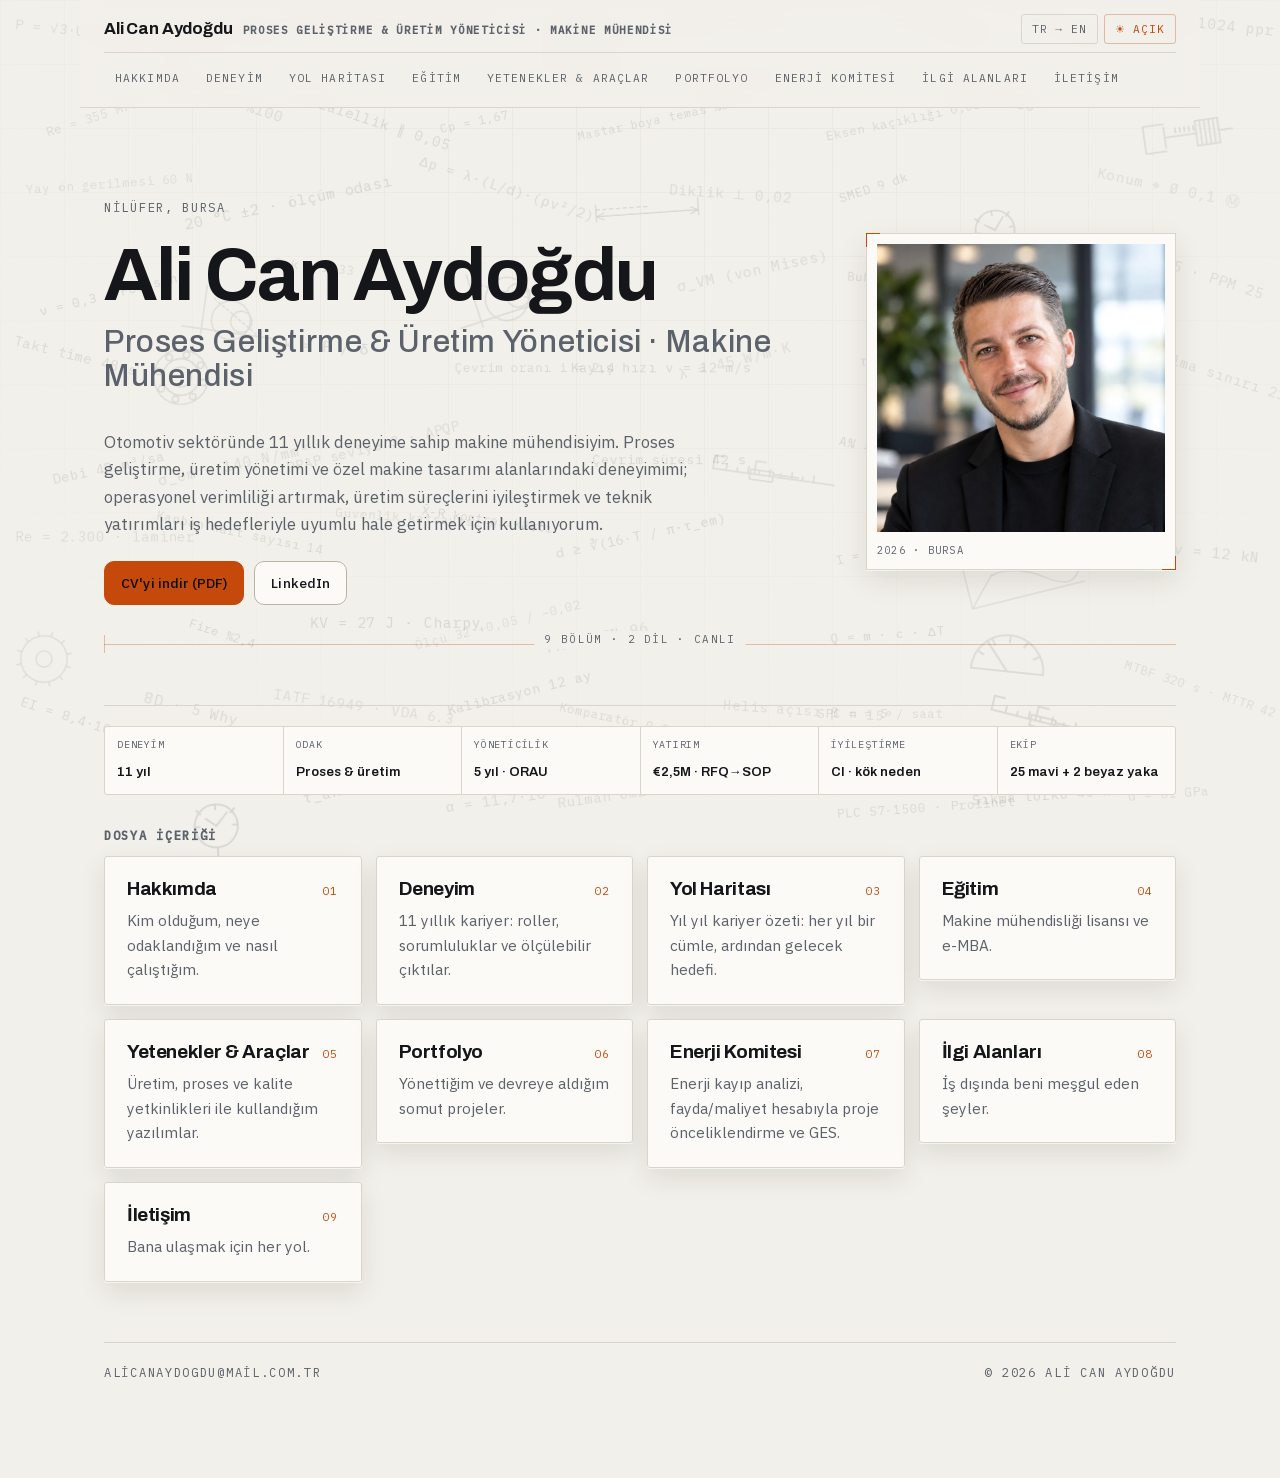
==== index.html @ 9eba92d4 "CV sitesi yayını" ====
<!DOCTYPE html><!--kDsZsXUJKU2fgMjMszYcp--><html lang="tr" data-tema="karanlik"><head><meta charSet="utf-8"/><meta name="viewport" content="width=device-width, initial-scale=1"/><link rel="preload" href="/_next/static/media/1a4aa50920b5315c-s.p.woff2" as="font" crossorigin="" type="font/woff2"/><link rel="preload" href="/_next/static/media/23d669af23d19c95-s.p.woff2" as="font" crossorigin="" type="font/woff2"/><link rel="preload" href="/_next/static/media/26d4368bf94c0ec4-s.p.woff2" as="font" crossorigin="" type="font/woff2"/><link rel="preload" href="/_next/static/media/2801417b65625cf5-s.p.woff2" as="font" crossorigin="" type="font/woff2"/><link rel="preload" href="/_next/static/media/92eeb95d069020cc-s.p.woff2" as="font" crossorigin="" type="font/woff2"/><link rel="preload" href="/_next/static/media/98e207f02528a563-s.p.woff2" as="font" crossorigin="" type="font/woff2"/><link rel="preload" href="/_next/static/media/99dcf268bda04fe5-s.p.woff2" as="font" crossorigin="" type="font/woff2"/><link rel="preload" href="/_next/static/media/d3ebbfd689654d3a-s.p.woff2" as="font" crossorigin="" type="font/woff2"/><link rel="stylesheet" href="/_next/static/css/13d49edf3a3dac45.css" data-precedence="next"/><link rel="preload" as="script" fetchPriority="low" href="/_next/static/chunks/webpack-0aae440acfa3b4bb.js"/><script src="/_next/static/chunks/4bd1b696-c023c6e3521b1417.js" async=""></script><script src="/_next/static/chunks/255-a7ba4d37dca2f1fa.js" async=""></script><script src="/_next/static/chunks/main-app-0b90527b60f380eb.js" async=""></script><script src="/_next/static/chunks/176-c4a8215ca4d82670.js" async=""></script><script src="/_next/static/chunks/206-6b23e77110c1c0a1.js" async=""></script><script src="/_next/static/chunks/app/layout-c74ab268e3fa7f1e.js" async=""></script><script src="/_next/static/chunks/app/not-found-e77cf2601d619c3d.js" async=""></script><script src="/_next/static/chunks/391-8bb4026522bc59e2.js" async=""></script><script src="/_next/static/chunks/app/page-da0c4baed583f46e.js" async=""></script><meta name="next-size-adjust" content=""/><meta name="theme-color" media="(prefers-color-scheme: dark)" content="#0c0e11"/><meta name="theme-color" media="(prefers-color-scheme: light)" content="#f2f0ea"/><title>Ali Can Aydoğdu — Proses Geliştirme &amp; Üretim Yöneticisi · Makine Mühendisi</title><meta name="description" content="11 yıllık otomotiv deneyimi: proses optimizasyonu, üretim yönetimi ve özel makine tasarımı. Robotik otomasyon hatları, fabrika kurulumları ve güneş enerji santrali projeleri."/><meta name="application-name" content="Ali Can Aydoğdu — CV"/><meta name="author" content="Ali Can Aydoğdu"/><meta name="keywords" content="makine mühendisi,mechanical engineer,proses geliştirme,üretim yönetimi,otomotiv,CAPEX,robotik otomasyon,Bursa,CV,özgeçmiş"/><meta name="robots" content="index, follow"/><meta property="og:title" content="Ali Can Aydoğdu — Proses Geliştirme &amp; Üretim Yöneticisi · Makine Mühendisi"/><meta property="og:description" content="11 yıllık otomotiv deneyimi: proses optimizasyonu, üretim yönetimi ve özel makine tasarımı. Robotik otomasyon hatları, fabrika kurulumları ve güneş enerji santrali projeleri."/><meta property="og:url" content="https://alican-aydogdu.github.io/"/><meta property="og:site_name" content="Ali Can Aydoğdu"/><meta property="og:locale" content="tr_TR"/><meta property="og:image" content="https://alican-aydogdu.github.io/og.jpg"/><meta property="og:image:width" content="1200"/><meta property="og:image:height" content="630"/><meta property="og:image:alt" content="Ali Can Aydoğdu — Proses Geliştirme &amp; Üretim Yöneticisi · Makine Mühendisi"/><meta property="og:locale:alternate" content="en_US"/><meta property="og:type" content="profile"/><meta name="twitter:card" content="summary_large_image"/><meta name="twitter:title" content="Ali Can Aydoğdu — Proses Geliştirme &amp; Üretim Yöneticisi · Makine Mühendisi"/><meta name="twitter:description" content="11 yıllık otomotiv deneyimi: proses optimizasyonu, üretim yönetimi ve özel makine tasarımı. Robotik otomasyon hatları, fabrika kurulumları ve güneş enerji santrali projeleri."/><meta name="twitter:image" content="https://alican-aydogdu.github.io/og.jpg"/><link rel="icon" href="/favicon.svg"/><script src="/_next/static/chunks/polyfills-42372ed130431b0a.js" noModule=""></script></head><body class="__variable_29571e __variable_7dcaba __variable_6cf36b"><div hidden=""><!--$--><!--/$--></div><div class="sembol-katmani" aria-hidden="true"><span class="sembol sembol--genis" style="left:62.6%;top:12.1%;transform:rotate(-12deg) scale(0.8);opacity:0.11399999999999999"><span class="sembol-metin">Eksen kaçıklığı 0,02 mm</span></span><span class="sembol" style="left:87%;top:41.3%;transform:rotate(18deg) scale(0.93);opacity:0.10200000000000001"><span class="sembol-metin">Yorfulma sınırı 210 N/mm²</span></span><span class="sembol sembol--genis" style="left:12.5%;top:2.8%;transform:rotate(-8deg) scale(0.83);opacity:0.132"><span class="sembol-metin">Ra 0,8 · Rz 4</span></span><span class="sembol" style="left:22.8%;top:12.5%;transform:rotate(18deg) scale(0.93);opacity:0.126"><span class="sembol-metin">Paralellik ∥ 0,05</span></span><span class="sembol sembol--genis" style="left:0.5%;top:38.6%;transform:rotate(14deg) scale(0.91);opacity:0.11399999999999999"><span class="sembol-metin">Takt time 48 s</span></span><span class="sembol" style="left:87.4%;top:87.2%;transform:rotate(-4deg) scale(0.82);opacity:0.108"><span class="sembol-metin">G = 81 GPa</span></span><span class="sembol sembol--genis" style="left:30.8%;top:68.4%;transform:rotate(-14deg) scale(0.82);opacity:0.096"><span class="sembol-metin">Ölçü 32 +0,05 / −0,02</span></span><span class="sembol" style="left:23.2%;top:85.6%;transform:rotate(-12deg) scale(0.96);opacity:0.132"><span class="sembol-metin">τ_akma = 0,58·σ_akma</span></span><span class="sembol sembol--genis" style="left:0.5%;top:58.7%;transform:rotate(0deg) scale(0.91);opacity:0.10200000000000001"><span class="sembol-metin">Re = 2.300 · laminer</span></span><span class="sembol" style="left:75.3%;top:40.3%;transform:rotate(-14deg) scale(0.9);opacity:0.10200000000000001"><span class="sembol-metin">Temas oranı ε_α = 1,6</span></span><span class="sembol sembol--genis" style="left:44.7%;top:21.4%;transform:rotate(-4deg) scale(0.8);opacity:0.126"><svg viewBox="0 0 140 30" width="150" height="32" fill="none" stroke="currentColor" stroke-width="1.4" stroke-linecap="round" stroke-linejoin="round"><path d="M10 6 V26"></path><path d="M130 6 V26"></path><path d="M10 20 H130"></path><path d="M19 16 L10 20 L19 24"></path><path d="M121 16 L130 20 L121 24"></path><path d="M10 12 H70" stroke-dasharray="4 4"></path></svg></span><span class="sembol" style="left:85.3%;top:19.9%;transform:rotate(12deg) scale(0.95);opacity:0.096"><span class="sembol-metin">Konum ⌖ Ø 0,1 Ⓜ</span></span><span class="sembol sembol--genis" style="left:33.6%;top:12.5%;transform:rotate(-12deg) scale(0.79);opacity:0.126"><span class="sembol-metin">Cp = 1,67</span></span><span class="sembol" style="left:63.8%;top:88.8%;transform:rotate(-4deg) scale(0.82);opacity:0.12"><span class="sembol-metin">PLC S7-1500 · Profinet</span></span><span class="sembol sembol--genis" style="left:22.1%;top:0.7%;transform:rotate(0deg) scale(0.87);opacity:0.132"><span class="sembol-metin">Modül m = 2 · z₁ = 17</span></span><span class="sembol" style="left:66.4%;top:0.8%;transform:rotate(18deg) scale(0.8);opacity:0.126"><span class="sembol-metin">k = 2.400 W/m²K</span></span><span class="sembol sembol--genis" style="left:14%;top:21.5%;transform:rotate(-12deg) scale(0.97);opacity:0.132"><span class="sembol-metin">20 °C ±2 · ölçüm odası</span></span><span class="sembol" style="left:10.6%;top:58.2%;transform:rotate(12deg) scale(0.82);opacity:0.11399999999999999"><span class="sembol-metin">Kanban kart sayısı 14</span></span><span class="sembol sembol--genis" style="left:34.6%;top:28.5%;transform:rotate(-18deg) scale(0.98);opacity:0.108"><svg viewBox="0 0 120 70" width="120" height="72" fill="none" stroke="currentColor" stroke-width="1.4" stroke-linecap="round" stroke-linejoin="round"><path d="M8 56 H114"></path><path d="M30 6 V62"></path><circle cx="62" cy="42" r="22"></circle><circle cx="74" cy="42" r="12"></circle><path d="M40 20 L96 56" stroke-dasharray="3 3"></path></svg></span><span class="sembol" style="left:45.3%;top:50.1%;transform:rotate(0deg) scale(0.86);opacity:0.126"><span class="sembol-metin">Çevrim süresi 42 s</span></span><span class="sembol sembol--genis" style="left:66.7%;top:39.6%;transform:rotate(6deg) scale(0.88);opacity:0.10200000000000001"><span class="sembol-metin">τ = F / A</span></span><span class="sembol" style="left:74.2%;top:60.5%;transform:rotate(-14deg) scale(0.93);opacity:0.096"><svg viewBox="0 0 140 60" width="140" height="62" fill="none" stroke="currentColor" stroke-width="1.4" stroke-linecap="round" stroke-linejoin="round"><path d="M12 8 V52 H136"></path><path d="M12 52 L40 22"></path><path d="M40 22 C46 21 52 20 58 21"></path><path d="M58 21 C74 24 86 30 96 38"></path><path d="M96 38 C104 44 110 47 116 48"></path><path d="M116 48 C122 49 128 46 132 40"></path><path d="M40 22 H44" stroke-dasharray="3 3"></path></svg></span><span class="sembol sembol--genis" style="left:34%;top:76%;transform:rotate(-14deg) scale(0.88);opacity:0.132"><span class="sembol-metin">Kalibrasyon 12 ay</span></span><span class="sembol" style="left:85.8%;top:76%;transform:rotate(18deg) scale(0.8);opacity:0.10200000000000001"><span class="sembol-metin">MTBF 320 s · MTTR 42 dk</span></span><span class="sembol sembol--genis" style="left:83.7%;top:47.3%;transform:rotate(-4deg) scale(0.86);opacity:0.12"><span class="sembol-metin">σ-ε eğrisi</span></span><span class="sembol" style="left:63.4%;top:59%;transform:rotate(-14deg) scale(0.8);opacity:0.126"><span class="sembol-metin">I = 12,4 A · U = 400 V</span></span><span class="sembol sembol--genis" style="left:75.5%;top:49.1%;transform:rotate(0deg) scale(0.82);opacity:0.126"><span class="sembol-metin">τ = 16·T / (π·d³)</span></span><span class="sembol" style="left:42.6%;top:86.5%;transform:rotate(-8deg) scale(0.91);opacity:0.108"><span class="sembol-metin">Rulman ömrü L10 = 8.000 s</span></span><span class="sembol sembol--genis" style="left:43.2%;top:12.3%;transform:rotate(-12deg) scale(0.78);opacity:0.12"><span class="sembol-metin">Mastar boya temas %80</span></span><span class="sembol" style="left:3.4%;top:51%;transform:rotate(-12deg) scale(0.89);opacity:0.12"><span class="sembol-metin">Debi 42 m³/sa</span></span><span class="sembol sembol--genis" style="left:42.4%;top:69.9%;transform:rotate(-12deg) scale(0.96);opacity:0.108"><span class="sembol-metin">FMEA RPN 96</span></span><span class="sembol" style="left:31.9%;top:20%;transform:rotate(18deg) scale(0.92);opacity:0.12"><span class="sembol-metin">Δp = λ·(L/d)·(ρv²/2)</span></span><span class="sembol sembol--genis" style="left:13.9%;top:69.4%;transform:rotate(18deg) scale(0.78);opacity:0.132"><span class="sembol-metin">Fire %2,4</span></span><span class="sembol" style="left:12%;top:50.7%;transform:rotate(-12deg) scale(0.97);opacity:0.10200000000000001"><span class="sembol-metin">σ_em = 140 N/mm²</span></span><span class="sembol sembol--genis" style="left:0.5%;top:2.6%;transform:rotate(6deg) scale(0.89);opacity:0.108"><span class="sembol-metin">P = √3·U·I·cos φ</span></span><span class="sembol" style="left:53%;top:86.2%;transform:rotate(4deg) scale(0.82);opacity:0.126"><span class="sembol-metin">M_b = F · l</span></span><span class="sembol sembol--genis" style="left:23.9%;top:68.2%;transform:rotate(0deg) scale(0.96);opacity:0.132"><span class="sembol-metin">KV = 27 J · Charpy</span></span><span class="sembol" style="left:62.6%;top:78.3%;transform:rotate(0deg) scale(0.79);opacity:0.108"><span class="sembol-metin">SPC n = 5 / saat</span></span><span class="sembol sembol--genis" style="left:34.1%;top:39.9%;transform:rotate(0deg) scale(0.81);opacity:0.11399999999999999"><span class="sembol-metin">Çevrim oranı i = 2,4</span></span><span class="sembol" style="left:64.8%;top:19.9%;transform:rotate(-18deg) scale(0.8);opacity:0.126"><span class="sembol-metin">SMED 9 dk</span></span><span class="sembol sembol--genis" style="left:55.8%;top:78%;transform:rotate(4deg) scale(0.9);opacity:0.10200000000000001"><span class="sembol-metin">Helis açısı β = 15°</span></span><span class="sembol" style="left:22%;top:37.6%;transform:rotate(4deg) scale(0.96);opacity:0.132"><span class="sembol-metin">k = F / δ</span></span><span class="sembol sembol--genis" style="left:24.4%;top:56.8%;transform:rotate(4deg) scale(0.82);opacity:0.10200000000000001"><span class="sembol-metin">Güvenlik katsayısı n = 2,5</span></span><span class="sembol" style="left:12.5%;top:10%;transform:rotate(18deg) scale(0.96);opacity:0.11399999999999999"><span class="sembol-metin">EOL test %100</span></span><span class="sembol sembol--genis" style="left:13.8%;top:88.4%;transform:rotate(-4deg) scale(0.95);opacity:0.132"><svg viewBox="0 0 60 60" width="80" height="80" fill="none" stroke="currentColor" stroke-width="1.4" stroke-linecap="round" stroke-linejoin="round"><circle cx="30" cy="22" r="17"></circle><path d="M30 5 L30 9"></path><path d="M45 9 L42 12"></path><path d="M15 9 L18 12"></path><path d="M47 22 L43 22"></path><path d="M13 22 L17 22"></path><path d="M30 22 L39 12"></path><path d="M30 22 L22 16"></path><path d="M30 39 V53"></path><path d="M25 53 H35"></path></svg></span><span class="sembol" style="left:2.6%;top:12.1%;transform:rotate(-18deg) scale(0.82);opacity:0.108"><span class="sembol-metin">Re = 355 MPa</span></span><span class="sembol sembol--genis" style="left:76.3%;top:77.4%;transform:rotate(14deg) scale(0.95);opacity:0.132"><svg viewBox="0 0 120 40" width="150" height="50" fill="none" stroke="currentColor" stroke-width="1.4" stroke-linecap="round" stroke-linejoin="round"><path d="M8 22 H112"></path><path d="M20 22 V16"></path><path d="M30 22 V18.5"></path><path d="M40 22 V16"></path><path d="M50 22 V18.5"></path><path d="M60 22 V16"></path><path d="M70 22 V18.5"></path><path d="M80 22 V16"></path><path d="M90 22 V18.5"></path><path d="M100 22 V16"></path><path d="M8 22 V10 H17"></path><path d="M46 22 V10 H55"></path><path d="M42 18 H63 V27 H42 Z"></path><path d="M112 22 H119"></path><path d="M63 20 H86"></path></svg></span><span class="sembol" style="left:31.8%;top:0.5%;transform:rotate(6deg) scale(0.8);opacity:0.132"><span class="sembol-metin">C/P = 6,2</span></span><span class="sembol sembol--genis" style="left:51.9%;top:0.9%;transform:rotate(-4deg) scale(0.94);opacity:0.11399999999999999"><span class="sembol-metin">cos φ = 0,92</span></span><span class="sembol" style="left:63.9%;top:69.5%;transform:rotate(-4deg) scale(0.82);opacity:0.126"><span class="sembol-metin">Q = m · c · ΔT</span></span><span class="sembol sembol--genis" style="left:52.6%;top:29.1%;transform:rotate(-12deg) scale(0.97);opacity:0.108"><span class="sembol-metin">σ_VM (von Mises)</span></span><span class="sembol" style="left:11.1%;top:77.8%;transform:rotate(14deg) scale(0.98);opacity:0.12"><span class="sembol-metin">8D · 5 Why</span></span><span class="sembol sembol--genis" style="left:53.2%;top:8.7%;transform:rotate(0deg) scale(0.82);opacity:0.108"><span class="sembol-metin">σ = M / W</span></span><span class="sembol" style="left:51.9%;top:20.6%;transform:rotate(4deg) scale(0.93);opacity:0.108"><span class="sembol-metin">Diklik ⊥ 0,02</span></span><span class="sembol sembol--genis" style="left:74.8%;top:22.1%;transform:rotate(-12deg) scale(0.86);opacity:0.12"><svg viewBox="0 0 60 60" width="80" height="80" fill="none" stroke="currentColor" stroke-width="1.4" stroke-linecap="round" stroke-linejoin="round"><circle cx="30" cy="22" r="17"></circle><path d="M30 5 L30 9"></path><path d="M45 9 L42 12"></path><path d="M15 9 L18 12"></path><path d="M47 22 L43 22"></path><path d="M13 22 L17 22"></path><path d="M30 22 L39 12"></path><path d="M30 22 L22 16"></path><path d="M30 39 V53"></path><path d="M25 53 H35"></path></svg></span><span class="sembol" style="left:31.5%;top:56.8%;transform:rotate(8deg) scale(0.78);opacity:0.132"><span class="sembol-metin">X̄-R kontrol kartı</span></span><span class="sembol sembol--genis" style="left:75.3%;top:69.1%;transform:rotate(6deg) scale(0.93);opacity:0.10200000000000001"><svg viewBox="0 0 60 40" width="90" height="60" fill="none" stroke="currentColor" stroke-width="1.4" stroke-linecap="round" stroke-linejoin="round"><path d="M4 34 A26 26 0 0 1 56 34"></path><path d="M4 34 H56"></path><path d="M7.5 21.0 L11.8 23.5"></path><path d="M17.0 11.5 L19.5 15.8"></path><path d="M30.0 8.0 L30.0 13.0"></path><path d="M43.0 11.5 L40.5 15.8"></path><path d="M52.5 21.0 L48.2 23.5"></path><path d="M30 34 L14 14"></path></svg></span><span class="sembol" style="left:11.2%;top:37.7%;transform:rotate(14deg) scale(0.96);opacity:0.12"><svg viewBox="0 0 80 80" width="76" height="76" fill="none" stroke="currentColor" stroke-width="1.4" stroke-linecap="round" stroke-linejoin="round"><circle cx="40" cy="40" r="30"></circle><circle cx="40" cy="40" r="20"></circle><circle cx="40" cy="40" r="11"></circle><circle cx="65.0" cy="40.0" r="3.4"></circle><circle cx="57.7" cy="57.7" r="3.4"></circle><circle cx="40.0" cy="65.0" r="3.4"></circle><circle cx="22.3" cy="57.7" r="3.4"></circle><circle cx="15.0" cy="40.0" r="3.4"></circle><circle cx="22.3" cy="22.3" r="3.4"></circle><circle cx="40.0" cy="15.0" r="3.4"></circle><circle cx="57.7" cy="22.3" r="3.4"></circle></svg></span><span class="sembol sembol--genis" style="left:84.8%;top:60%;transform:rotate(6deg) scale(0.96);opacity:0.12"><span class="sembol-metin">Ön yük F_v = 12 kN</span></span><span class="sembol" style="left:74.2%;top:10.2%;transform:rotate(8deg) scale(0.92);opacity:0.12"><span class="sembol-metin">OEE = %86</span></span><span class="sembol sembol--genis" style="left:20.7%;top:77.5%;transform:rotate(8deg) scale(0.92);opacity:0.10200000000000001"><span class="sembol-metin">IATF 16949 · VDA 6.3</span></span><span class="sembol" style="left:86.2%;top:29%;transform:rotate(18deg) scale(0.95);opacity:0.108"><span class="sembol-metin">AQL 0,65 · PPM 25</span></span><span class="sembol sembol--genis" style="left:21.4%;top:48.7%;transform:rotate(-14deg) scale(0.9);opacity:0.108"><span class="sembol-metin">PPAP seviye 3 · APQP</span></span><span class="sembol" style="left:74.9%;top:87.2%;transform:rotate(-4deg) scale(0.88);opacity:0.132"><span class="sembol-metin">Sıkma torku 45 Nm ±10%</span></span><span class="sembol sembol--genis" style="left:87.4%;top:11.8%;transform:rotate(-8deg) scale(0.91);opacity:0.108"><svg viewBox="0 0 120 44" width="150" height="55" fill="none" stroke="currentColor" stroke-width="1.4" stroke-linecap="round" stroke-linejoin="round"><path d="M34 10 H16 V34 H34"></path><path d="M34 13 V31"></path><path d="M34 22 H62"></path><path d="M62 11 H82 V33 H62 Z"></path><path d="M66 11 V33"></path><path d="M70 11 V33"></path><path d="M74 11 V33"></path><path d="M78 11 V33"></path><path d="M82 22 H94"></path><path d="M44 15 V19"></path><path d="M48 15 V19"></path><path d="M52 15 V19"></path><path d="M56 15 V19"></path><path d="M60 15 V19"></path></svg></span><span class="sembol" style="left:64.6%;top:30.3%;transform:rotate(4deg) scale(0.8);opacity:0.132"><span class="sembol-metin">Buhar 6 bar / 165 °C</span></span><span class="sembol sembol--genis" style="left:0.5%;top:19.4%;transform:rotate(-4deg) scale(0.81);opacity:0.096"><span class="sembol-metin">Yay ön gerilmesi 60 N</span></span><span class="sembol" style="left:42.3%;top:58.5%;transform:rotate(-12deg) scale(0.87);opacity:0.126"><span class="sembol-metin">d ≥ ∛(16·T / π·τ_em)</span></span><span class="sembol sembol--genis" style="left:54.3%;top:49.9%;transform:rotate(8deg) scale(0.88);opacity:0.10200000000000001"><svg viewBox="0 0 120 40" width="150" height="50" fill="none" stroke="currentColor" stroke-width="1.4" stroke-linecap="round" stroke-linejoin="round"><path d="M8 22 H112"></path><path d="M20 22 V16"></path><path d="M30 22 V18.5"></path><path d="M40 22 V16"></path><path d="M50 22 V18.5"></path><path d="M60 22 V16"></path><path d="M70 22 V18.5"></path><path d="M80 22 V16"></path><path d="M90 22 V18.5"></path><path d="M100 22 V16"></path><path d="M8 22 V10 H17"></path><path d="M46 22 V10 H55"></path><path d="M42 18 H63 V27 H42 Z"></path><path d="M112 22 H119"></path><path d="M63 20 H86"></path></svg></span><span class="sembol" style="left:0.5%;top:69%;transform:rotate(-12deg) scale(0.94);opacity:0.10200000000000001"><svg viewBox="0 0 80 80" width="76" height="76" fill="none" stroke="currentColor" stroke-width="1.4" stroke-linecap="round" stroke-linejoin="round"><circle cx="40" cy="40" r="26"></circle><circle cx="40" cy="40" r="9"></circle><path d="M66.0 40.0 L71.0 40.0"></path><path d="M62.5 53.0 L66.8 55.5"></path><path d="M53.0 62.5 L55.5 66.8"></path><path d="M40.0 66.0 L40.0 71.0"></path><path d="M27.0 62.5 L24.5 66.8"></path><path d="M17.5 53.0 L13.2 55.5"></path><path d="M14.0 40.0 L9.0 40.0"></path><path d="M17.5 27.0 L13.2 24.5"></path><path d="M27.0 17.5 L24.5 13.2"></path><path d="M40.0 14.0 L40.0 9.0"></path><path d="M53.0 17.5 L55.5 13.2"></path><path d="M62.5 27.0 L66.8 24.5"></path></svg></span><span class="sembol sembol--genis" style="left:0.5%;top:79.6%;transform:rotate(18deg) scale(0.87);opacity:0.12"><span class="sembol-metin">EI = 8,4·10⁶ N·mm²</span></span><span class="sembol" style="left:42.3%;top:79.2%;transform:rotate(12deg) scale(0.81);opacity:0.11399999999999999"><span class="sembol-metin">Komparatör 0,01 mm</span></span><span class="sembol sembol--genis" style="left:1.9%;top:31.8%;transform:rotate(-14deg) scale(0.84);opacity:0.132"><span class="sembol-metin">ν = 0,3 · Poisson</span></span><span class="sembol" style="left:87.4%;top:1.5%;transform:rotate(6deg) scale(0.96);opacity:0.11399999999999999"><span class="sembol-metin">Encoder 1024 ppr</span></span><span class="sembol sembol--genis" style="left:34.3%;top:87.6%;transform:rotate(-8deg) scale(0.93);opacity:0.11399999999999999"><span class="sembol-metin">α = 11,7·10⁻⁶ 1/K</span></span><span class="sembol" style="left:64.3%;top:50%;transform:rotate(14deg) scale(0.84);opacity:0.132"><span class="sembol-metin">A% = 22 · süneklik</span></span><span class="sembol sembol--genis" style="left:43.5%;top:39.9%;transform:rotate(0deg) scale(0.87);opacity:0.126"><span class="sembol-metin">Kayış hızı v = 12 m/s</span></span><span class="sembol" style="left:42.5%;top:0.5%;transform:rotate(4deg) scale(0.96);opacity:0.096"><svg viewBox="0 0 80 80" width="76" height="76" fill="none" stroke="currentColor" stroke-width="1.4" stroke-linecap="round" stroke-linejoin="round"><circle cx="40" cy="40" r="30"></circle><circle cx="40" cy="40" r="20"></circle><circle cx="40" cy="40" r="11"></circle><circle cx="65.0" cy="40.0" r="3.4"></circle><circle cx="57.7" cy="57.7" r="3.4"></circle><circle cx="40.0" cy="65.0" r="3.4"></circle><circle cx="22.3" cy="57.7" r="3.4"></circle><circle cx="15.0" cy="40.0" r="3.4"></circle><circle cx="22.3" cy="22.3" r="3.4"></circle><circle cx="40.0" cy="15.0" r="3.4"></circle><circle cx="57.7" cy="22.3" r="3.4"></circle></svg></span><span class="sembol sembol--genis" style="left:20.7%;top:28.7%;transform:rotate(6deg) scale(0.81);opacity:0.10200000000000001"><span class="sembol-metin">Cpk = 1,33</span></span><span class="sembol" style="left:73.2%;top:0.6%;transform:rotate(18deg) scale(0.87);opacity:0.096"><span class="sembol-metin">δ = F·l³ / (3·E·I)</span></span><span class="sembol sembol--genis" style="left:52.7%;top:39.1%;transform:rotate(-14deg) scale(0.97);opacity:0.096"><span class="sembol-metin">λ = 45 W/m·K</span></span><span class="sembol" style="left:13.3%;top:30.9%;transform:rotate(8deg) scale(0.88);opacity:0.108"><svg viewBox="0 0 120 70" width="120" height="72" fill="none" stroke="currentColor" stroke-width="1.4" stroke-linecap="round" stroke-linejoin="round"><path d="M8 56 H114"></path><path d="M30 6 V62"></path><circle cx="62" cy="42" r="22"></circle><circle cx="74" cy="42" r="12"></circle><path d="M40 20 L96 56" stroke-dasharray="3 3"></path></svg></span></div><div class="kabuk"><header class="ustbar"><a class="marka" href="/">Ali Can Aydoğdu<span>Proses Geliştirme &amp; Üretim Yöneticisi · Makine Mühendisi</span></a><nav class="ust-nav" aria-label="Bölümler"><a data-aktif="0" href="/hakkimda/">Hakkımda</a><a data-aktif="0" href="/deneyim/">Deneyim</a><a data-aktif="0" href="/yol-haritasi/">Yol Haritası</a><a data-aktif="0" href="/egitim/">Eğitim</a><a data-aktif="0" href="/yetenekler/">Yetenekler &amp; Araçlar</a><a data-aktif="0" href="/portfolyo/">Portfolyo</a><a data-aktif="0" href="/enerji/">Enerji Komitesi</a><a data-aktif="0" href="/ilgi/">İlgi Alanları</a><a data-aktif="0" href="/iletisim/">İletişim</a></nav><div class="anahtarlar"><button type="button" class="anahtar" data-acik="0" aria-label="Dili değiştir (TR → EN)">TR → EN</button><button type="button" class="anahtar" data-acik="0" aria-label="Temayı değiştir">☾ Koyu</button></div></header><main><section class="sayfa-giris"><div class="kahraman"><div class="kahraman-izgara"><div><div class="etiket mono" style="opacity:0;transform:translateY(18px)">Nilüfer, Bursa</div><h1 style="opacity:0;transform:translateY(18px)">Ali Can Aydoğdu<span>Proses Geliştirme &amp; Üretim Yöneticisi · Makine Mühendisi</span></h1><p class="kahraman-ozet" style="opacity:0;transform:translateY(18px)">Otomotiv sektöründe 11 yıllık deneyime sahip makine mühendisiyim. Proses geliştirme, üretim yönetimi ve özel makine tasarımı alanlarındaki deneyimimi; operasyonel verimliliği artırmak, üretim süreçlerini iyileştirmek ve teknik yatırımları iş hedefleriyle uyumlu hale getirmek için kullanıyorum.</p><div class="kahraman-baglantilar" style="opacity:0;transform:translateY(18px)"><a class="dugme dugme--birincil" href="/AliCanAydogdu-CV-TR.pdf" download="">CV&#x27;yi indir (PDF)</a><a class="dugme" href="https://www.linkedin.com/in/ali-can-aydogdu-9501ba98" target="_blank" rel="me noopener noreferrer">LinkedIn</a></div></div><div class="portre" style="opacity:0;transform:translateY(18px)"><picture><source srcSet="/portre.webp" type="image/webp"/><img src="/portre.jpg" alt="Ali Can Aydoğdu — Proses Geliştirme &amp; Üretim Yöneticisi · Makine Mühendisi" width="900" height="900"/></picture><div class="portre-alt"><span>2026 · Bursa</span></div></div></div><div class="olcu" aria-hidden="true" style="opacity:0;transform:translateY(18px)"><span class="olcu-deger">9 bölüm · 2 dil · canlı</span></div></div><div class="gorunum " data-gorundu="0" style="transition-delay:0ms"><div class="serit serit--kunye"><div><span class="mono">Deneyim</span><strong>11 yıl</strong></div><div><span class="mono">Odak</span><strong>Proses &amp; üretim</strong></div><div><span class="mono">Yöneticilik</span><strong>5 yıl · ORAU</strong></div><div><span class="mono">Yatırım</span><strong>€2,5M · RFQ→SOP</strong></div><div><span class="mono">İyileştirme</span><strong>CI · kök neden</strong></div><div><span class="mono">Ekip</span><strong>25 mavi + 2 beyaz yaka</strong></div></div></div><h3 style="margin:34px 0 14px" class="mono">Dosya içeriği</h3><div class="izgara izgara-3"><div style="opacity:0;transform:translateY(18px)"><a class="kart kart-baglanti" href="/hakkimda/"><div class="kart-baslik"><h3>Hakkımda</h3><span class="kod">01</span></div><p>Kim olduğum, neye odaklandığım ve nasıl çalıştığım.</p></a></div><div style="opacity:0;transform:translateY(18px)"><a class="kart kart-baglanti" href="/deneyim/"><div class="kart-baslik"><h3>Deneyim</h3><span class="kod">02</span></div><p>11 yıllık kariyer: roller, sorumluluklar ve ölçülebilir çıktılar.</p></a></div><div style="opacity:0;transform:translateY(18px)"><a class="kart kart-baglanti" href="/yol-haritasi/"><div class="kart-baslik"><h3>Yol Haritası</h3><span class="kod">03</span></div><p>Yıl yıl kariyer özeti: her yıl bir cümle, ardından gelecek hedefi.</p></a></div><div style="opacity:0;transform:translateY(18px)"><a class="kart kart-baglanti" href="/egitim/"><div class="kart-baslik"><h3>Eğitim</h3><span class="kod">04</span></div><p>Makine mühendisliği lisansı ve e-MBA.</p></a></div><div style="opacity:0;transform:translateY(18px)"><a class="kart kart-baglanti" href="/yetenekler/"><div class="kart-baslik"><h3>Yetenekler &amp; Araçlar</h3><span class="kod">05</span></div><p>Üretim, proses ve kalite yetkinlikleri ile kullandığım yazılımlar.</p></a></div><div style="opacity:0;transform:translateY(18px)"><a class="kart kart-baglanti" href="/portfolyo/"><div class="kart-baslik"><h3>Portfolyo</h3><span class="kod">06</span></div><p>Yönettiğim ve devreye aldığım somut projeler.</p></a></div><div style="opacity:0;transform:translateY(18px)"><a class="kart kart-baglanti" href="/enerji/"><div class="kart-baslik"><h3>Enerji Komitesi</h3><span class="kod">07</span></div><p>Enerji kayıp analizi, fayda/maliyet hesabıyla proje önceliklendirme ve GES.</p></a></div><div style="opacity:0;transform:translateY(18px)"><a class="kart kart-baglanti" href="/ilgi/"><div class="kart-baslik"><h3>İlgi Alanları</h3><span class="kod">08</span></div><p>İş dışında beni meşgul eden şeyler.</p></a></div><div style="opacity:0;transform:translateY(18px)"><a class="kart kart-baglanti" href="/iletisim/"><div class="kart-baslik"><h3>İletişim</h3><span class="kod">09</span></div><p>Bana ulaşmak için her yol.</p></a></div></div><div class="gorunum " data-gorundu="0" style="transition-delay:60ms"><div class="altbilgi"><span class="mono">alicanaydogdu@mail.com.tr</span><span class="mono">© <!-- -->2026<!-- --> <!-- -->Ali Can Aydoğdu</span></div></div></section><!--$--><!--/$--></main></div><script src="/_next/static/chunks/webpack-0aae440acfa3b4bb.js" id="_R_" async=""></script><script>(self.__next_f=self.__next_f||[]).push([0])</script><script>self.__next_f.push([1,"1:\"$Sreact.fragment\"\n2:I[206,[\"176\",\"static/chunks/176-c4a8215ca4d82670.js\",\"206\",\"static/chunks/206-6b23e77110c1c0a1.js\",\"177\",\"static/chunks/app/layout-c74ab268e3fa7f1e.js\"],\"Saglayici\"]\n48:I[7150,[],\"\"]\n:HL[\"/_next/static/media/1a4aa50920b5315c-s.p.woff2\",\"font\",{\"crossOrigin\":\"\",\"type\":\"font/woff2\"}]\n:HL[\"/_next/static/media/23d669af23d19c95-s.p.woff2\",\"font\",{\"crossOrigin\":\"\",\"type\":\"font/woff2\"}]\n:HL[\"/_next/static/media/26d4368bf94c0ec4-s.p.woff2\",\"font\",{\"crossOrigin\":\"\",\"type\":\"font/woff2\"}]\n:HL[\"/_next/static/media/2801417b65625cf5-s.p.woff2\",\"font\",{\"crossOrigin\":\"\",\"type\":\"font/woff2\"}]\n:HL[\"/_next/static/media/92eeb95d069020cc-s.p.woff2\",\"font\",{\"crossOrigin\":\"\",\"type\":\"font/woff2\"}]\n:HL[\"/_next/static/media/98e207f02528a563-s.p.woff2\",\"font\",{\"crossOrigin\":\"\",\"type\":\"font/woff2\"}]\n:HL[\"/_next/static/media/99dcf268bda04fe5-s.p.woff2\",\"font\",{\"crossOrigin\":\"\",\"type\":\"font/woff2\"}]\n:HL[\"/_next/static/media/d3ebbfd689654d3a-s.p.woff2\",\"font\",{\"crossOrigin\":\"\",\"type\":\"font/woff2\"}]\n:HL[\"/_next/static/css/13d49edf3a3dac45.css\",\"style\"]\n"])</script><script>self.__next_f.push([1,"0:{\"P\":null,\"b\":\"kDsZsXUJKU2fgMjMszYcp\",\"p\":\"\",\"c\":[\"\",\"\"],\"i\":false,\"f\":[[[\"\",{\"children\":[\"__PAGE__\",{}]},\"$undefined\",\"$undefined\",true],[\"\",[\"$\",\"$1\",\"c\",{\"children\":[[[\"$\",\"link\",\"0\",{\"rel\":\"stylesheet\",\"href\":\"/_next/static/css/13d49edf3a3dac45.css\",\"precedence\":\"next\",\"crossOrigin\":\"$undefined\",\"nonce\":\"$undefined\"}]],[\"$\",\"html\",null,{\"lang\":\"tr\",\"data-tema\":\"karanlik\",\"suppressHydrationWarning\":true,\"children\":[\"$\",\"body\",null,{\"className\":\"__variable_29571e __variable_7dcaba __variable_6cf36b\",\"children\":[\"$\",\"$L2\",null,{\"children\":[[\"$\",\"div\",null,{\"className\":\"sembol-katmani\",\"aria-hidden\":\"true\",\"children\":[[\"$\",\"span\",\"0\",{\"className\":\"sembol sembol--genis\",\"style\":{\"left\":\"62.6%\",\"top\":\"12.1%\",\"transform\":\"rotate(-12deg) scale(0.8)\",\"opacity\":0.11399999999999999},\"children\":[\"$\",\"span\",null,{\"className\":\"sembol-metin\",\"children\":\"Eksen kaçıklığı 0,02 mm\"}]}],[\"$\",\"span\",\"1\",{\"className\":\"sembol\",\"style\":{\"left\":\"87%\",\"top\":\"41.3%\",\"transform\":\"rotate(18deg) scale(0.93)\",\"opacity\":0.10200000000000001},\"children\":[\"$\",\"span\",null,{\"className\":\"sembol-metin\",\"children\":\"Yorfulma sınırı 210 N/mm²\"}]}],[\"$\",\"span\",\"2\",{\"className\":\"sembol sembol--genis\",\"style\":{\"left\":\"12.5%\",\"top\":\"2.8%\",\"transform\":\"rotate(-8deg) scale(0.83)\",\"opacity\":0.132},\"children\":[\"$\",\"span\",null,{\"className\":\"sembol-metin\",\"children\":\"Ra 0,8 · Rz 4\"}]}],[\"$\",\"span\",\"3\",{\"className\":\"sembol\",\"style\":{\"left\":\"22.8%\",\"top\":\"12.5%\",\"transform\":\"rotate(18deg) scale(0.93)\",\"opacity\":0.126},\"children\":[\"$\",\"span\",null,{\"className\":\"sembol-metin\",\"children\":\"Paralellik ∥ 0,05\"}]}],[\"$\",\"span\",\"4\",{\"className\":\"sembol sembol--genis\",\"style\":{\"left\":\"0.5%\",\"top\":\"38.6%\",\"transform\":\"rotate(14deg) scale(0.91)\",\"opacity\":0.11399999999999999},\"children\":[\"$\",\"span\",null,{\"className\":\"sembol-metin\",\"children\":\"Takt time 48 s\"}]}],[\"$\",\"span\",\"5\",{\"className\":\"sembol\",\"style\":{\"left\":\"87.4%\",\"top\":\"87.2%\",\"transform\":\"rotate(-4deg) scale(0.82)\",\"opacity\":0.108},\"children\":[\"$\",\"span\",null,{\"className\":\"sembol-metin\",\"children\":\"G = 81 GPa\"}]}],[\"$\",\"span\",\"6\",{\"className\":\"sembol sembol--genis\",\"style\":{\"left\":\"30.8%\",\"top\":\"68.4%\",\"transform\":\"rotate(-14deg) scale(0.82)\",\"opacity\":0.096},\"children\":[\"$\",\"span\",null,{\"className\":\"sembol-metin\",\"children\":\"Ölçü 32 +0,05 / −0,02\"}]}],[\"$\",\"span\",\"7\",{\"className\":\"sembol\",\"style\":{\"left\":\"23.2%\",\"top\":\"85.6%\",\"transform\":\"rotate(-12deg) scale(0.96)\",\"opacity\":0.132},\"children\":[\"$\",\"span\",null,{\"className\":\"sembol-metin\",\"children\":\"τ_akma = 0,58·σ_akma\"}]}],[\"$\",\"span\",\"8\",{\"className\":\"sembol sembol--genis\",\"style\":{\"left\":\"0.5%\",\"top\":\"58.7%\",\"transform\":\"rotate(0deg) scale(0.91)\",\"opacity\":0.10200000000000001},\"children\":[\"$\",\"span\",null,{\"className\":\"sembol-metin\",\"children\":\"Re = 2.300 · laminer\"}]}],[\"$\",\"span\",\"9\",{\"className\":\"sembol\",\"style\":{\"left\":\"75.3%\",\"top\":\"40.3%\",\"transform\":\"rotate(-14deg) scale(0.9)\",\"opacity\":0.10200000000000001},\"children\":[\"$\",\"span\",null,{\"className\":\"sembol-metin\",\"children\":\"Temas oranı ε_α = 1,6\"}]}],[\"$\",\"span\",\"10\",{\"className\":\"sembol sembol--genis\",\"style\":{\"left\":\"44.7%\",\"top\":\"21.4%\",\"transform\":\"rotate(-4deg) scale(0.8)\",\"opacity\":0.126},\"children\":[\"$\",\"svg\",null,{\"viewBox\":\"0 0 140 30\",\"width\":\"150\",\"height\":\"32\",\"fill\":\"none\",\"stroke\":\"currentColor\",\"strokeWidth\":1.4,\"strokeLinecap\":\"round\",\"strokeLinejoin\":\"round\",\"children\":[[\"$\",\"path\",null,{\"d\":\"M10 6 V26\"}],[\"$\",\"path\",null,{\"d\":\"M130 6 V26\"}],[\"$\",\"path\",null,{\"d\":\"M10 20 H130\"}],[\"$\",\"path\",null,{\"d\":\"M19 16 L10 20 L19 24\"}],[\"$\",\"path\",null,{\"d\":\"M121 16 L130 20 L121 24\"}],[\"$\",\"path\",null,{\"d\":\"M10 12 H70\",\"strokeDasharray\":\"4 4\"}]]}]}],[\"$\",\"span\",\"11\",{\"className\":\"sembol\",\"style\":{\"left\":\"85.3%\",\"top\":\"19.9%\",\"transform\":\"rotate(12deg) scale(0.95)\",\"opacity\":0.096},\"children\":[\"$\",\"span\",null,{\"className\":\"sembol-metin\",\"children\":\"Konum ⌖ Ø 0,1 Ⓜ\"}]}],[\"$\",\"span\",\"12\",{\"className\":\"sembol sembol--genis\",\"style\":{\"left\":\"33.6%\",\"top\":\"12.5%\",\"transform\":\"rotate(-12deg) scale(0.79)\",\"opacity\":0.126},\"children\":[\"$\",\"span\",null,{\"className\":\"sembol-metin\",\"children\":\"Cp = 1,67\"}]}],[\"$\",\"span\",\"13\",{\"className\":\"sembol\",\"style\":{\"left\":\"63.8%\",\"top\":\"88.8%\",\"transform\":\"rotate(-4deg) scale(0.82)\",\"opacity\":0.12},\"children\":[\"$\",\"span\",null,{\"className\":\"sembol-metin\",\"children\":\"PLC S7-1500 · Profinet\"}]}],[\"$\",\"span\",\"14\",{\"className\":\"sembol sembol--genis\",\"style\":{\"left\":\"22.1%\",\"top\":\"0.7%\",\"transform\":\"rotate(0deg) scale(0.87)\",\"opacity\":0.132},\"children\":[\"$\",\"span\",null,{\"className\":\"sembol-metin\",\"children\":\"Modül m = 2 · z₁ = 17\"}]}],[\"$\",\"span\",\"15\",{\"className\":\"sembol\",\"style\":{\"left\":\"66.4%\",\"top\":\"0.8%\",\"transform\":\"rotate(18deg) scale(0.8)\",\"opacity\":0.126},\"children\":[\"$\",\"span\",null,{\"className\":\"sembol-metin\",\"children\":\"k = 2.400 W/m²K\"}]}],[\"$\",\"span\",\"16\",{\"className\":\"sembol sembol--genis\",\"style\":{\"left\":\"14%\",\"top\":\"21.5%\",\"transform\":\"rotate(-12deg) scale(0.97)\",\"opacity\":0.132},\"children\":\"$L3\"}],\"$L4\",\"$L5\",\"$L6\",\"$L7\",\"$L8\",\"$L9\",\"$La\",\"$Lb\",\"$Lc\",\"$Ld\",\"$Le\",\"$Lf\",\"$L10\",\"$L11\",\"$L12\",\"$L13\",\"$L14\",\"$L15\",\"$L16\",\"$L17\",\"$L18\",\"$L19\",\"$L1a\",\"$L1b\",\"$L1c\",\"$L1d\",\"$L1e\",\"$L1f\",\"$L20\",\"$L21\",\"$L22\",\"$L23\",\"$L24\",\"$L25\",\"$L26\",\"$L27\",\"$L28\",\"$L29\",\"$L2a\",\"$L2b\",\"$L2c\",\"$L2d\",\"$L2e\",\"$L2f\",\"$L30\",\"$L31\",\"$L32\",\"$L33\",\"$L34\",\"$L35\",\"$L36\",\"$L37\",\"$L38\",\"$L39\",\"$L3a\",\"$L3b\",\"$L3c\",\"$L3d\",\"$L3e\",\"$L3f\",\"$L40\",\"$L41\",\"$L42\",\"$L43\",\"$L44\"]}],\"$L45\"]}]}]}]]}],{\"children\":[\"__PAGE__\",\"$L46\",{},null,false]},null,false],\"$L47\",false]],\"m\":\"$undefined\",\"G\":[\"$48\",[]],\"s\":false,\"S\":true}\n"])</script><script>self.__next_f.push([1,"49:I[2373,[\"176\",\"static/chunks/176-c4a8215ca4d82670.js\",\"206\",\"static/chunks/206-6b23e77110c1c0a1.js\",\"177\",\"static/chunks/app/layout-c74ab268e3fa7f1e.js\"],\"default\"]\n4a:I[9766,[],\"\"]\n4b:I[8924,[],\"\"]\n4c:I[3293,[\"176\",\"static/chunks/176-c4a8215ca4d82670.js\",\"206\",\"static/chunks/206-6b23e77110c1c0a1.js\",\"345\",\"static/chunks/app/not-found-e77cf2601d619c3d.js\"],\"default\"]\n4d:I[4112,[\"176\",\"static/chunks/176-c4a8215ca4d82670.js\",\"391\",\"static/chunks/391-8bb4026522bc59e2.js\",\"206\",\"static/chunks/206-6b23e77110c1c0a1.js\",\"974\",\"static/chunks/app/page-da0c4baed583f46e.js\"],\"default\"]\n4e:I[4431,[],\"OutletBoundary\"]\n50:I[5278,[],\"AsyncMetadataOutlet\"]\n52:I[4431,[],\"ViewportBoundary\"]\n54:I[4431,[],\"MetadataBoundary\"]\n55:\"$Sreact.suspense\"\n3:[\"$\",\"span\",null,{\"className\":\"sembol-metin\",\"children\":\"20 °C ±2 · ölçüm odası\"}]\n4:[\"$\",\"span\",\"17\",{\"className\":\"sembol\",\"style\":{\"left\":\"10.6%\",\"top\":\"58.2%\",\"transform\":\"rotate(12deg) scale(0.82)\",\"opacity\":0.11399999999999999},\"children\":[\"$\",\"span\",null,{\"className\":\"sembol-metin\",\"children\":\"Kanban kart sayısı 14\"}]}]\n5:[\"$\",\"span\",\"18\",{\"className\":\"sembol sembol--genis\",\"style\":{\"left\":\"34.6%\",\"top\":\"28.5%\",\"transform\":\"rotate(-18deg) scale(0.98)\",\"opacity\":0.108},\"children\":[\"$\",\"svg\",null,{\"viewBox\":\"0 0 120 70\",\"width\":\"120\",\"height\":\"72\",\"fill\":\"none\",\"stroke\":\"currentColor\",\"strokeWidth\":1.4,\"strokeLinecap\":\"round\",\"strokeLinejoin\":\"round\",\"children\":[[\"$\",\"path\",null,{\"d\":\"M8 56 H114\"}],[\"$\",\"path\",null,{\"d\":\"M30 6 V62\"}],[\"$\",\"circle\",null,{\"cx\":\"62\",\"cy\":\"42\",\"r\":\"22\"}],[\"$\",\"circle\",null,{\"cx\":\"74\",\"cy\":\"42\",\"r\":\"12\"}],[\"$\",\"path\",null,{\"d\":\"M40 20 L96 56\",\"strokeDasharray\":\"3 3\"}]]}]}]\n6:[\"$\",\"span\",\"19\",{\"className\":\"sembol\",\"style\":{\"left\":\"45.3%\",\"top\":\"50.1%\",\"transform\":\"rotate(0deg) scale(0.86)\",\"opacity\":0.126},\"children\":[\"$\",\"span\",null,{\"className\":\"sembol-metin\",\"children\":\"Çevrim süresi 42 s\"}]}]\n7:[\"$\",\"span\",\"20\",{\"className\":\"sembol sembol--genis\",\"style\":{\"left\":\"66.7%\",\"top\":\"39.6%\",\"transform\":\"rotate(6deg) scale(0.88)\",\"opacity\":0.10200"])</script><script>self.__next_f.push([1,"000000000001},\"children\":[\"$\",\"span\",null,{\"className\":\"sembol-metin\",\"children\":\"τ = F / A\"}]}]\n"])</script><script>self.__next_f.push([1,"8:[\"$\",\"span\",\"21\",{\"className\":\"sembol\",\"style\":{\"left\":\"74.2%\",\"top\":\"60.5%\",\"transform\":\"rotate(-14deg) scale(0.93)\",\"opacity\":0.096},\"children\":[\"$\",\"svg\",null,{\"viewBox\":\"0 0 140 60\",\"width\":\"140\",\"height\":\"62\",\"fill\":\"none\",\"stroke\":\"currentColor\",\"strokeWidth\":1.4,\"strokeLinecap\":\"round\",\"strokeLinejoin\":\"round\",\"children\":[[\"$\",\"path\",null,{\"d\":\"M12 8 V52 H136\"}],[\"$\",\"path\",null,{\"d\":\"M12 52 L40 22\"}],[\"$\",\"path\",null,{\"d\":\"M40 22 C46 21 52 20 58 21\"}],[\"$\",\"path\",null,{\"d\":\"M58 21 C74 24 86 30 96 38\"}],[\"$\",\"path\",null,{\"d\":\"M96 38 C104 44 110 47 116 48\"}],[\"$\",\"path\",null,{\"d\":\"M116 48 C122 49 128 46 132 40\"}],[\"$\",\"path\",null,{\"d\":\"M40 22 H44\",\"strokeDasharray\":\"3 3\"}]]}]}]\n"])</script><script>self.__next_f.push([1,"9:[\"$\",\"span\",\"22\",{\"className\":\"sembol sembol--genis\",\"style\":{\"left\":\"34%\",\"top\":\"76%\",\"transform\":\"rotate(-14deg) scale(0.88)\",\"opacity\":0.132},\"children\":[\"$\",\"span\",null,{\"className\":\"sembol-metin\",\"children\":\"Kalibrasyon 12 ay\"}]}]\na:[\"$\",\"span\",\"23\",{\"className\":\"sembol\",\"style\":{\"left\":\"85.8%\",\"top\":\"76%\",\"transform\":\"rotate(18deg) scale(0.8)\",\"opacity\":0.10200000000000001},\"children\":[\"$\",\"span\",null,{\"className\":\"sembol-metin\",\"children\":\"MTBF 320 s · MTTR 42 dk\"}]}]\nb:[\"$\",\"span\",\"24\",{\"className\":\"sembol sembol--genis\",\"style\":{\"left\":\"83.7%\",\"top\":\"47.3%\",\"transform\":\"rotate(-4deg) scale(0.86)\",\"opacity\":0.12},\"children\":[\"$\",\"span\",null,{\"className\":\"sembol-metin\",\"children\":\"σ-ε eğrisi\"}]}]\nc:[\"$\",\"span\",\"25\",{\"className\":\"sembol\",\"style\":{\"left\":\"63.4%\",\"top\":\"59%\",\"transform\":\"rotate(-14deg) scale(0.8)\",\"opacity\":0.126},\"children\":[\"$\",\"span\",null,{\"className\":\"sembol-metin\",\"children\":\"I = 12,4 A · U = 400 V\"}]}]\nd:[\"$\",\"span\",\"26\",{\"className\":\"sembol sembol--genis\",\"style\":{\"left\":\"75.5%\",\"top\":\"49.1%\",\"transform\":\"rotate(0deg) scale(0.82)\",\"opacity\":0.126},\"children\":[\"$\",\"span\",null,{\"className\":\"sembol-metin\",\"children\":\"τ = 16·T / (π·d³)\"}]}]\ne:[\"$\",\"span\",\"27\",{\"className\":\"sembol\",\"style\":{\"left\":\"42.6%\",\"top\":\"86.5%\",\"transform\":\"rotate(-8deg) scale(0.91)\",\"opacity\":0.108},\"children\":[\"$\",\"span\",null,{\"className\":\"sembol-metin\",\"children\":\"Rulman ömrü L10 = 8.000 s\"}]}]\nf:[\"$\",\"span\",\"28\",{\"className\":\"sembol sembol--genis\",\"style\":{\"left\":\"43.2%\",\"top\":\"12.3%\",\"transform\":\"rotate(-12deg) scale(0.78)\",\"opacity\":0.12},\"children\":[\"$\",\"span\",null,{\"className\":\"sembol-metin\",\"children\":\"Mastar boya temas %80\"}]}]\n10:[\"$\",\"span\",\"29\",{\"className\":\"sembol\",\"style\":{\"left\":\"3.4%\",\"top\":\"51%\",\"transform\":\"rotate(-12deg) scale(0.89)\",\"opacity\":0.12},\"children\":[\"$\",\"span\",null,{\"className\":\"sembol-metin\",\"children\":\"Debi 42 m³/sa\"}]}]\n11:[\"$\",\"span\",\"30\",{\"className\":\"sembol sembol--genis\",\"style\":{\"left\":\"42.4%\",\"top\":\"69.9%\",\"transform\":\"rotate(-12deg) scale(0.96)\",\"opacity\":0.10"])</script><script>self.__next_f.push([1,"8},\"children\":[\"$\",\"span\",null,{\"className\":\"sembol-metin\",\"children\":\"FMEA RPN 96\"}]}]\n12:[\"$\",\"span\",\"31\",{\"className\":\"sembol\",\"style\":{\"left\":\"31.9%\",\"top\":\"20%\",\"transform\":\"rotate(18deg) scale(0.92)\",\"opacity\":0.12},\"children\":[\"$\",\"span\",null,{\"className\":\"sembol-metin\",\"children\":\"Δp = λ·(L/d)·(ρv²/2)\"}]}]\n13:[\"$\",\"span\",\"32\",{\"className\":\"sembol sembol--genis\",\"style\":{\"left\":\"13.9%\",\"top\":\"69.4%\",\"transform\":\"rotate(18deg) scale(0.78)\",\"opacity\":0.132},\"children\":[\"$\",\"span\",null,{\"className\":\"sembol-metin\",\"children\":\"Fire %2,4\"}]}]\n14:[\"$\",\"span\",\"33\",{\"className\":\"sembol\",\"style\":{\"left\":\"12%\",\"top\":\"50.7%\",\"transform\":\"rotate(-12deg) scale(0.97)\",\"opacity\":0.10200000000000001},\"children\":[\"$\",\"span\",null,{\"className\":\"sembol-metin\",\"children\":\"σ_em = 140 N/mm²\"}]}]\n15:[\"$\",\"span\",\"34\",{\"className\":\"sembol sembol--genis\",\"style\":{\"left\":\"0.5%\",\"top\":\"2.6%\",\"transform\":\"rotate(6deg) scale(0.89)\",\"opacity\":0.108},\"children\":[\"$\",\"span\",null,{\"className\":\"sembol-metin\",\"children\":\"P = √3·U·I·cos φ\"}]}]\n16:[\"$\",\"span\",\"35\",{\"className\":\"sembol\",\"style\":{\"left\":\"53%\",\"top\":\"86.2%\",\"transform\":\"rotate(4deg) scale(0.82)\",\"opacity\":0.126},\"children\":[\"$\",\"span\",null,{\"className\":\"sembol-metin\",\"children\":\"M_b = F · l\"}]}]\n17:[\"$\",\"span\",\"36\",{\"className\":\"sembol sembol--genis\",\"style\":{\"left\":\"23.9%\",\"top\":\"68.2%\",\"transform\":\"rotate(0deg) scale(0.96)\",\"opacity\":0.132},\"children\":[\"$\",\"span\",null,{\"className\":\"sembol-metin\",\"children\":\"KV = 27 J · Charpy\"}]}]\n18:[\"$\",\"span\",\"37\",{\"className\":\"sembol\",\"style\":{\"left\":\"62.6%\",\"top\":\"78.3%\",\"transform\":\"rotate(0deg) scale(0.79)\",\"opacity\":0.108},\"children\":[\"$\",\"span\",null,{\"className\":\"sembol-metin\",\"children\":\"SPC n = 5 / saat\"}]}]\n19:[\"$\",\"span\",\"38\",{\"className\":\"sembol sembol--genis\",\"style\":{\"left\":\"34.1%\",\"top\":\"39.9%\",\"transform\":\"rotate(0deg) scale(0.81)\",\"opacity\":0.11399999999999999},\"children\":[\"$\",\"span\",null,{\"className\":\"sembol-metin\",\"children\":\"Çevrim oranı i = 2,4\"}]}]\n1a:[\"$\",\"span\",\"39\",{\"className\":\"sembol\",\"style\":{\"left\""])</script><script>self.__next_f.push([1,":\"64.8%\",\"top\":\"19.9%\",\"transform\":\"rotate(-18deg) scale(0.8)\",\"opacity\":0.126},\"children\":[\"$\",\"span\",null,{\"className\":\"sembol-metin\",\"children\":\"SMED 9 dk\"}]}]\n1b:[\"$\",\"span\",\"40\",{\"className\":\"sembol sembol--genis\",\"style\":{\"left\":\"55.8%\",\"top\":\"78%\",\"transform\":\"rotate(4deg) scale(0.9)\",\"opacity\":0.10200000000000001},\"children\":[\"$\",\"span\",null,{\"className\":\"sembol-metin\",\"children\":\"Helis açısı β = 15°\"}]}]\n1c:[\"$\",\"span\",\"41\",{\"className\":\"sembol\",\"style\":{\"left\":\"22%\",\"top\":\"37.6%\",\"transform\":\"rotate(4deg) scale(0.96)\",\"opacity\":0.132},\"children\":[\"$\",\"span\",null,{\"className\":\"sembol-metin\",\"children\":\"k = F / δ\"}]}]\n1d:[\"$\",\"span\",\"42\",{\"className\":\"sembol sembol--genis\",\"style\":{\"left\":\"24.4%\",\"top\":\"56.8%\",\"transform\":\"rotate(4deg) scale(0.82)\",\"opacity\":0.10200000000000001},\"children\":[\"$\",\"span\",null,{\"className\":\"sembol-metin\",\"children\":\"Güvenlik katsayısı n = 2,5\"}]}]\n1e:[\"$\",\"span\",\"43\",{\"className\":\"sembol\",\"style\":{\"left\":\"12.5%\",\"top\":\"10%\",\"transform\":\"rotate(18deg) scale(0.96)\",\"opacity\":0.11399999999999999},\"children\":[\"$\",\"span\",null,{\"className\":\"sembol-metin\",\"children\":\"EOL test %100\"}]}]\n"])</script><script>self.__next_f.push([1,"1f:[\"$\",\"span\",\"44\",{\"className\":\"sembol sembol--genis\",\"style\":{\"left\":\"13.8%\",\"top\":\"88.4%\",\"transform\":\"rotate(-4deg) scale(0.95)\",\"opacity\":0.132},\"children\":[\"$\",\"svg\",null,{\"viewBox\":\"0 0 60 60\",\"width\":\"80\",\"height\":\"80\",\"fill\":\"none\",\"stroke\":\"currentColor\",\"strokeWidth\":1.4,\"strokeLinecap\":\"round\",\"strokeLinejoin\":\"round\",\"children\":[[\"$\",\"circle\",null,{\"cx\":\"30\",\"cy\":\"22\",\"r\":\"17\"}],[[\"$\",\"path\",\"0\",{\"d\":\"M30 5 L30 9\"}],[\"$\",\"path\",\"1\",{\"d\":\"M45 9 L42 12\"}],[\"$\",\"path\",\"2\",{\"d\":\"M15 9 L18 12\"}],[\"$\",\"path\",\"3\",{\"d\":\"M47 22 L43 22\"}],[\"$\",\"path\",\"4\",{\"d\":\"M13 22 L17 22\"}]],[\"$\",\"path\",null,{\"d\":\"M30 22 L39 12\"}],[\"$\",\"path\",null,{\"d\":\"M30 22 L22 16\"}],[\"$\",\"path\",null,{\"d\":\"M30 39 V53\"}],[\"$\",\"path\",null,{\"d\":\"M25 53 H35\"}]]}]}]\n"])</script><script>self.__next_f.push([1,"20:[\"$\",\"span\",\"45\",{\"className\":\"sembol\",\"style\":{\"left\":\"2.6%\",\"top\":\"12.1%\",\"transform\":\"rotate(-18deg) scale(0.82)\",\"opacity\":0.108},\"children\":[\"$\",\"span\",null,{\"className\":\"sembol-metin\",\"children\":\"Re = 355 MPa\"}]}]\n"])</script><script>self.__next_f.push([1,"21:[\"$\",\"span\",\"46\",{\"className\":\"sembol sembol--genis\",\"style\":{\"left\":\"76.3%\",\"top\":\"77.4%\",\"transform\":\"rotate(14deg) scale(0.95)\",\"opacity\":0.132},\"children\":[\"$\",\"svg\",null,{\"viewBox\":\"0 0 120 40\",\"width\":\"150\",\"height\":\"50\",\"fill\":\"none\",\"stroke\":\"currentColor\",\"strokeWidth\":1.4,\"strokeLinecap\":\"round\",\"strokeLinejoin\":\"round\",\"children\":[[\"$\",\"path\",null,{\"d\":\"M8 22 H112\"}],[[\"$\",\"path\",\"20\",{\"d\":\"M20 22 V16\"}],[\"$\",\"path\",\"30\",{\"d\":\"M30 22 V18.5\"}],[\"$\",\"path\",\"40\",{\"d\":\"M40 22 V16\"}],[\"$\",\"path\",\"50\",{\"d\":\"M50 22 V18.5\"}],[\"$\",\"path\",\"60\",{\"d\":\"M60 22 V16\"}],[\"$\",\"path\",\"70\",{\"d\":\"M70 22 V18.5\"}],[\"$\",\"path\",\"80\",{\"d\":\"M80 22 V16\"}],[\"$\",\"path\",\"90\",{\"d\":\"M90 22 V18.5\"}],[\"$\",\"path\",\"100\",{\"d\":\"M100 22 V16\"}]],[\"$\",\"path\",null,{\"d\":\"M8 22 V10 H17\"}],[\"$\",\"path\",null,{\"d\":\"M46 22 V10 H55\"}],[\"$\",\"path\",null,{\"d\":\"M42 18 H63 V27 H42 Z\"}],[\"$\",\"path\",null,{\"d\":\"M112 22 H119\"}],[\"$\",\"path\",null,{\"d\":\"M63 20 H86\"}]]}]}]\n"])</script><script>self.__next_f.push([1,"22:[\"$\",\"span\",\"47\",{\"className\":\"sembol\",\"style\":{\"left\":\"31.8%\",\"top\":\"0.5%\",\"transform\":\"rotate(6deg) scale(0.8)\",\"opacity\":0.132},\"children\":[\"$\",\"span\",null,{\"className\":\"sembol-metin\",\"children\":\"C/P = 6,2\"}]}]\n23:[\"$\",\"span\",\"48\",{\"className\":\"sembol sembol--genis\",\"style\":{\"left\":\"51.9%\",\"top\":\"0.9%\",\"transform\":\"rotate(-4deg) scale(0.94)\",\"opacity\":0.11399999999999999},\"children\":[\"$\",\"span\",null,{\"className\":\"sembol-metin\",\"children\":\"cos φ = 0,92\"}]}]\n24:[\"$\",\"span\",\"49\",{\"className\":\"sembol\",\"style\":{\"left\":\"63.9%\",\"top\":\"69.5%\",\"transform\":\"rotate(-4deg) scale(0.82)\",\"opacity\":0.126},\"children\":[\"$\",\"span\",null,{\"className\":\"sembol-metin\",\"children\":\"Q = m · c · ΔT\"}]}]\n25:[\"$\",\"span\",\"50\",{\"className\":\"sembol sembol--genis\",\"style\":{\"left\":\"52.6%\",\"top\":\"29.1%\",\"transform\":\"rotate(-12deg) scale(0.97)\",\"opacity\":0.108},\"children\":[\"$\",\"span\",null,{\"className\":\"sembol-metin\",\"children\":\"σ_VM (von Mises)\"}]}]\n26:[\"$\",\"span\",\"51\",{\"className\":\"sembol\",\"style\":{\"left\":\"11.1%\",\"top\":\"77.8%\",\"transform\":\"rotate(14deg) scale(0.98)\",\"opacity\":0.12},\"children\":[\"$\",\"span\",null,{\"className\":\"sembol-metin\",\"children\":\"8D · 5 Why\"}]}]\n27:[\"$\",\"span\",\"52\",{\"className\":\"sembol sembol--genis\",\"style\":{\"left\":\"53.2%\",\"top\":\"8.7%\",\"transform\":\"rotate(0deg) scale(0.82)\",\"opacity\":0.108},\"children\":[\"$\",\"span\",null,{\"className\":\"sembol-metin\",\"children\":\"σ = M / W\"}]}]\n28:[\"$\",\"span\",\"53\",{\"className\":\"sembol\",\"style\":{\"left\":\"51.9%\",\"top\":\"20.6%\",\"transform\":\"rotate(4deg) scale(0.93)\",\"opacity\":0.108},\"children\":[\"$\",\"span\",null,{\"className\":\"sembol-metin\",\"children\":\"Diklik ⊥ 0,02\"}]}]\n"])</script><script>self.__next_f.push([1,"29:[\"$\",\"span\",\"54\",{\"className\":\"sembol sembol--genis\",\"style\":{\"left\":\"74.8%\",\"top\":\"22.1%\",\"transform\":\"rotate(-12deg) scale(0.86)\",\"opacity\":0.12},\"children\":[\"$\",\"svg\",null,{\"viewBox\":\"0 0 60 60\",\"width\":\"80\",\"height\":\"80\",\"fill\":\"none\",\"stroke\":\"currentColor\",\"strokeWidth\":1.4,\"strokeLinecap\":\"round\",\"strokeLinejoin\":\"round\",\"children\":[[\"$\",\"circle\",null,{\"cx\":\"30\",\"cy\":\"22\",\"r\":\"17\"}],[[\"$\",\"path\",\"0\",{\"d\":\"M30 5 L30 9\"}],[\"$\",\"path\",\"1\",{\"d\":\"M45 9 L42 12\"}],[\"$\",\"path\",\"2\",{\"d\":\"M15 9 L18 12\"}],[\"$\",\"path\",\"3\",{\"d\":\"M47 22 L43 22\"}],[\"$\",\"path\",\"4\",{\"d\":\"M13 22 L17 22\"}]],[\"$\",\"path\",null,{\"d\":\"M30 22 L39 12\"}],[\"$\",\"path\",null,{\"d\":\"M30 22 L22 16\"}],[\"$\",\"path\",null,{\"d\":\"M30 39 V53\"}],[\"$\",\"path\",null,{\"d\":\"M25 53 H35\"}]]}]}]\n"])</script><script>self.__next_f.push([1,"2a:[\"$\",\"span\",\"55\",{\"className\":\"sembol\",\"style\":{\"left\":\"31.5%\",\"top\":\"56.8%\",\"transform\":\"rotate(8deg) scale(0.78)\",\"opacity\":0.132},\"children\":[\"$\",\"span\",null,{\"className\":\"sembol-metin\",\"children\":\"X̄-R kontrol kartı\"}]}]\n"])</script><script>self.__next_f.push([1,"2b:[\"$\",\"span\",\"56\",{\"className\":\"sembol sembol--genis\",\"style\":{\"left\":\"75.3%\",\"top\":\"69.1%\",\"transform\":\"rotate(6deg) scale(0.93)\",\"opacity\":0.10200000000000001},\"children\":[\"$\",\"svg\",null,{\"viewBox\":\"0 0 60 40\",\"width\":\"90\",\"height\":\"60\",\"fill\":\"none\",\"stroke\":\"currentColor\",\"strokeWidth\":1.4,\"strokeLinecap\":\"round\",\"strokeLinejoin\":\"round\",\"children\":[[\"$\",\"path\",null,{\"d\":\"M4 34 A26 26 0 0 1 56 34\"}],[\"$\",\"path\",null,{\"d\":\"M4 34 H56\"}],[[\"$\",\"path\",\"30\",{\"d\":\"M7.5 21.0 L11.8 23.5\"}],[\"$\",\"path\",\"60\",{\"d\":\"M17.0 11.5 L19.5 15.8\"}],[\"$\",\"path\",\"90\",{\"d\":\"M30.0 8.0 L30.0 13.0\"}],[\"$\",\"path\",\"120\",{\"d\":\"M43.0 11.5 L40.5 15.8\"}],[\"$\",\"path\",\"150\",{\"d\":\"M52.5 21.0 L48.2 23.5\"}]],[\"$\",\"path\",null,{\"d\":\"M30 34 L14 14\"}]]}]}]\n"])</script><script>self.__next_f.push([1,"2c:[\"$\",\"span\",\"57\",{\"className\":\"sembol\",\"style\":{\"left\":\"11.2%\",\"top\":\"37.7%\",\"transform\":\"rotate(14deg) scale(0.96)\",\"opacity\":0.12},\"children\":[\"$\",\"svg\",null,{\"viewBox\":\"0 0 80 80\",\"width\":\"76\",\"height\":\"76\",\"fill\":\"none\",\"stroke\":\"currentColor\",\"strokeWidth\":1.4,\"strokeLinecap\":\"round\",\"strokeLinejoin\":\"round\",\"children\":[[\"$\",\"circle\",null,{\"cx\":\"40\",\"cy\":\"40\",\"r\":\"30\"}],[\"$\",\"circle\",null,{\"cx\":\"40\",\"cy\":\"40\",\"r\":\"20\"}],[\"$\",\"circle\",null,{\"cx\":\"40\",\"cy\":\"40\",\"r\":\"11\"}],[[\"$\",\"circle\",\"0\",{\"cx\":\"65.0\",\"cy\":\"40.0\",\"r\":\"3.4\"}],[\"$\",\"circle\",\"1\",{\"cx\":\"57.7\",\"cy\":\"57.7\",\"r\":\"3.4\"}],[\"$\",\"circle\",\"2\",{\"cx\":\"40.0\",\"cy\":\"65.0\",\"r\":\"3.4\"}],[\"$\",\"circle\",\"3\",{\"cx\":\"22.3\",\"cy\":\"57.7\",\"r\":\"3.4\"}],[\"$\",\"circle\",\"4\",{\"cx\":\"15.0\",\"cy\":\"40.0\",\"r\":\"3.4\"}],[\"$\",\"circle\",\"5\",{\"cx\":\"22.3\",\"cy\":\"22.3\",\"r\":\"3.4\"}],[\"$\",\"circle\",\"6\",{\"cx\":\"40.0\",\"cy\":\"15.0\",\"r\":\"3.4\"}],[\"$\",\"circle\",\"7\",{\"cx\":\"57.7\",\"cy\":\"22.3\",\"r\":\"3.4\"}]]]}]}]\n"])</script><script>self.__next_f.push([1,"2d:[\"$\",\"span\",\"58\",{\"className\":\"sembol sembol--genis\",\"style\":{\"left\":\"84.8%\",\"top\":\"60%\",\"transform\":\"rotate(6deg) scale(0.96)\",\"opacity\":0.12},\"children\":[\"$\",\"span\",null,{\"className\":\"sembol-metin\",\"children\":\"Ön yük F_v = 12 kN\"}]}]\n2e:[\"$\",\"span\",\"59\",{\"className\":\"sembol\",\"style\":{\"left\":\"74.2%\",\"top\":\"10.2%\",\"transform\":\"rotate(8deg) scale(0.92)\",\"opacity\":0.12},\"children\":[\"$\",\"span\",null,{\"className\":\"sembol-metin\",\"children\":\"OEE = %86\"}]}]\n2f:[\"$\",\"span\",\"60\",{\"className\":\"sembol sembol--genis\",\"style\":{\"left\":\"20.7%\",\"top\":\"77.5%\",\"transform\":\"rotate(8deg) scale(0.92)\",\"opacity\":0.10200000000000001},\"children\":[\"$\",\"span\",null,{\"className\":\"sembol-metin\",\"children\":\"IATF 16949 · VDA 6.3\"}]}]\n30:[\"$\",\"span\",\"61\",{\"className\":\"sembol\",\"style\":{\"left\":\"86.2%\",\"top\":\"29%\",\"transform\":\"rotate(18deg) scale(0.95)\",\"opacity\":0.108},\"children\":[\"$\",\"span\",null,{\"className\":\"sembol-metin\",\"children\":\"AQL 0,65 · PPM 25\"}]}]\n31:[\"$\",\"span\",\"62\",{\"className\":\"sembol sembol--genis\",\"style\":{\"left\":\"21.4%\",\"top\":\"48.7%\",\"transform\":\"rotate(-14deg) scale(0.9)\",\"opacity\":0.108},\"children\":[\"$\",\"span\",null,{\"className\":\"sembol-metin\",\"children\":\"PPAP seviye 3 · APQP\"}]}]\n32:[\"$\",\"span\",\"63\",{\"className\":\"sembol\",\"style\":{\"left\":\"74.9%\",\"top\":\"87.2%\",\"transform\":\"rotate(-4deg) scale(0.88)\",\"opacity\":0.132},\"children\":[\"$\",\"span\",null,{\"className\":\"sembol-metin\",\"children\":\"Sıkma torku 45 Nm ±10%\"}]}]\n"])</script><script>self.__next_f.push([1,"33:[\"$\",\"span\",\"64\",{\"className\":\"sembol sembol--genis\",\"style\":{\"left\":\"87.4%\",\"top\":\"11.8%\",\"transform\":\"rotate(-8deg) scale(0.91)\",\"opacity\":0.108},\"children\":[\"$\",\"svg\",null,{\"viewBox\":\"0 0 120 44\",\"width\":\"150\",\"height\":\"55\",\"fill\":\"none\",\"stroke\":\"currentColor\",\"strokeWidth\":1.4,\"strokeLinecap\":\"round\",\"strokeLinejoin\":\"round\",\"children\":[[\"$\",\"path\",null,{\"d\":\"M34 10 H16 V34 H34\"}],[\"$\",\"path\",null,{\"d\":\"M34 13 V31\"}],[\"$\",\"path\",null,{\"d\":\"M34 22 H62\"}],[\"$\",\"path\",null,{\"d\":\"M62 11 H82 V33 H62 Z\"}],[[\"$\",\"path\",\"66\",{\"d\":\"M66 11 V33\"}],[\"$\",\"path\",\"70\",{\"d\":\"M70 11 V33\"}],[\"$\",\"path\",\"74\",{\"d\":\"M74 11 V33\"}],[\"$\",\"path\",\"78\",{\"d\":\"M78 11 V33\"}]],[\"$\",\"path\",null,{\"d\":\"M82 22 H94\"}],[[\"$\",\"path\",\"44\",{\"d\":\"M44 15 V19\"}],[\"$\",\"path\",\"48\",{\"d\":\"M48 15 V19\"}],[\"$\",\"path\",\"52\",{\"d\":\"M52 15 V19\"}],[\"$\",\"path\",\"56\",{\"d\":\"M56 15 V19\"}],[\"$\",\"path\",\"60\",{\"d\":\"M60 15 V19\"}]]]}]}]\n"])</script><script>self.__next_f.push([1,"34:[\"$\",\"span\",\"65\",{\"className\":\"sembol\",\"style\":{\"left\":\"64.6%\",\"top\":\"30.3%\",\"transform\":\"rotate(4deg) scale(0.8)\",\"opacity\":0.132},\"children\":[\"$\",\"span\",null,{\"className\":\"sembol-metin\",\"children\":\"Buhar 6 bar / 165 °C\"}]}]\n35:[\"$\",\"span\",\"66\",{\"className\":\"sembol sembol--genis\",\"style\":{\"left\":\"0.5%\",\"top\":\"19.4%\",\"transform\":\"rotate(-4deg) scale(0.81)\",\"opacity\":0.096},\"children\":[\"$\",\"span\",null,{\"className\":\"sembol-metin\",\"children\":\"Yay ön gerilmesi 60 N\"}]}]\n36:[\"$\",\"span\",\"67\",{\"className\":\"sembol\",\"style\":{\"left\":\"42.3%\",\"top\":\"58.5%\",\"transform\":\"rotate(-12deg) scale(0.87)\",\"opacity\":0.126},\"children\":[\"$\",\"span\",null,{\"className\":\"sembol-metin\",\"children\":\"d ≥ ∛(16·T / π·τ_em)\"}]}]\n"])</script><script>self.__next_f.push([1,"37:[\"$\",\"span\",\"68\",{\"className\":\"sembol sembol--genis\",\"style\":{\"left\":\"54.3%\",\"top\":\"49.9%\",\"transform\":\"rotate(8deg) scale(0.88)\",\"opacity\":0.10200000000000001},\"children\":[\"$\",\"svg\",null,{\"viewBox\":\"0 0 120 40\",\"width\":\"150\",\"height\":\"50\",\"fill\":\"none\",\"stroke\":\"currentColor\",\"strokeWidth\":1.4,\"strokeLinecap\":\"round\",\"strokeLinejoin\":\"round\",\"children\":[[\"$\",\"path\",null,{\"d\":\"M8 22 H112\"}],[[\"$\",\"path\",\"20\",{\"d\":\"M20 22 V16\"}],[\"$\",\"path\",\"30\",{\"d\":\"M30 22 V18.5\"}],[\"$\",\"path\",\"40\",{\"d\":\"M40 22 V16\"}],[\"$\",\"path\",\"50\",{\"d\":\"M50 22 V18.5\"}],[\"$\",\"path\",\"60\",{\"d\":\"M60 22 V16\"}],[\"$\",\"path\",\"70\",{\"d\":\"M70 22 V18.5\"}],[\"$\",\"path\",\"80\",{\"d\":\"M80 22 V16\"}],[\"$\",\"path\",\"90\",{\"d\":\"M90 22 V18.5\"}],[\"$\",\"path\",\"100\",{\"d\":\"M100 22 V16\"}]],[\"$\",\"path\",null,{\"d\":\"M8 22 V10 H17\"}],[\"$\",\"path\",null,{\"d\":\"M46 22 V10 H55\"}],[\"$\",\"path\",null,{\"d\":\"M42 18 H63 V27 H42 Z\"}],[\"$\",\"path\",null,{\"d\":\"M112 22 H119\"}],[\"$\",\"path\",null,{\"d\":\"M63 20 H86\"}]]}]}]\n"])</script><script>self.__next_f.push([1,"38:[\"$\",\"span\",\"69\",{\"className\":\"sembol\",\"style\":{\"left\":\"0.5%\",\"top\":\"69%\",\"transform\":\"rotate(-12deg) scale(0.94)\",\"opacity\":0.10200000000000001},\"children\":[\"$\",\"svg\",null,{\"viewBox\":\"0 0 80 80\",\"width\":\"76\",\"height\":\"76\",\"fill\":\"none\",\"stroke\":\"currentColor\",\"strokeWidth\":1.4,\"strokeLinecap\":\"round\",\"strokeLinejoin\":\"round\",\"children\":[[\"$\",\"circle\",null,{\"cx\":\"40\",\"cy\":\"40\",\"r\":\"26\"}],[\"$\",\"circle\",null,{\"cx\":\"40\",\"cy\":\"40\",\"r\":\"9\"}],[[\"$\",\"path\",\"0\",{\"d\":\"M66.0 40.0 L71.0 40.0\"}],[\"$\",\"path\",\"1\",{\"d\":\"M62.5 53.0 L66.8 55.5\"}],[\"$\",\"path\",\"2\",{\"d\":\"M53.0 62.5 L55.5 66.8\"}],[\"$\",\"path\",\"3\",{\"d\":\"M40.0 66.0 L40.0 71.0\"}],[\"$\",\"path\",\"4\",{\"d\":\"M27.0 62.5 L24.5 66.8\"}],[\"$\",\"path\",\"5\",{\"d\":\"M17.5 53.0 L13.2 55.5\"}],[\"$\",\"path\",\"6\",{\"d\":\"M14.0 40.0 L9.0 40.0\"}],[\"$\",\"path\",\"7\",{\"d\":\"M17.5 27.0 L13.2 24.5\"}],[\"$\",\"path\",\"8\",{\"d\":\"M27.0 17.5 L24.5 13.2\"}],[\"$\",\"path\",\"9\",{\"d\":\"M40.0 14.0 L40.0 9.0\"}],[\"$\",\"path\",\"10\",{\"d\":\"M53.0 17.5 L55.5 13.2\"}],[\"$\",\"path\",\"11\",{\"d\":\"M62.5 27.0 L66.8 24.5\"}]]]}]}]\n"])</script><script>self.__next_f.push([1,"39:[\"$\",\"span\",\"70\",{\"className\":\"sembol sembol--genis\",\"style\":{\"left\":\"0.5%\",\"top\":\"79.6%\",\"transform\":\"rotate(18deg) scale(0.87)\",\"opacity\":0.12},\"children\":[\"$\",\"span\",null,{\"className\":\"sembol-metin\",\"children\":\"EI = 8,4·10⁶ N·mm²\"}]}]\n3a:[\"$\",\"span\",\"71\",{\"className\":\"sembol\",\"style\":{\"left\":\"42.3%\",\"top\":\"79.2%\",\"transform\":\"rotate(12deg) scale(0.81)\",\"opacity\":0.11399999999999999},\"children\":[\"$\",\"span\",null,{\"className\":\"sembol-metin\",\"children\":\"Komparatör 0,01 mm\"}]}]\n3b:[\"$\",\"span\",\"72\",{\"className\":\"sembol sembol--genis\",\"style\":{\"left\":\"1.9%\",\"top\":\"31.8%\",\"transform\":\"rotate(-14deg) scale(0.84)\",\"opacity\":0.132},\"children\":[\"$\",\"span\",null,{\"className\":\"sembol-metin\",\"children\":\"ν = 0,3 · Poisson\"}]}]\n3c:[\"$\",\"span\",\"73\",{\"className\":\"sembol\",\"style\":{\"left\":\"87.4%\",\"top\":\"1.5%\",\"transform\":\"rotate(6deg) scale(0.96)\",\"opacity\":0.11399999999999999},\"children\":[\"$\",\"span\",null,{\"className\":\"sembol-metin\",\"children\":\"Encoder 1024 ppr\"}]}]\n3d:[\"$\",\"span\",\"74\",{\"className\":\"sembol sembol--genis\",\"style\":{\"left\":\"34.3%\",\"top\":\"87.6%\",\"transform\":\"rotate(-8deg) scale(0.93)\",\"opacity\":0.11399999999999999},\"children\":[\"$\",\"span\",null,{\"className\":\"sembol-metin\",\"children\":\"α = 11,7·10⁻⁶ 1/K\"}]}]\n3e:[\"$\",\"span\",\"75\",{\"className\":\"sembol\",\"style\":{\"left\":\"64.3%\",\"top\":\"50%\",\"transform\":\"rotate(14deg) scale(0.84)\",\"opacity\":0.132},\"children\":[\"$\",\"span\",null,{\"className\":\"sembol-metin\",\"children\":\"A% = 22 · süneklik\"}]}]\n3f:[\"$\",\"span\",\"76\",{\"className\":\"sembol sembol--genis\",\"style\":{\"left\":\"43.5%\",\"top\":\"39.9%\",\"transform\":\"rotate(0deg) scale(0.87)\",\"opacity\":0.126},\"children\":[\"$\",\"span\",null,{\"className\":\"sembol-metin\",\"children\":\"Kayış hızı v = 12 m/s\"}]}]\n"])</script><script>self.__next_f.push([1,"40:[\"$\",\"span\",\"77\",{\"className\":\"sembol\",\"style\":{\"left\":\"42.5%\",\"top\":\"0.5%\",\"transform\":\"rotate(4deg) scale(0.96)\",\"opacity\":0.096},\"children\":[\"$\",\"svg\",null,{\"viewBox\":\"0 0 80 80\",\"width\":\"76\",\"height\":\"76\",\"fill\":\"none\",\"stroke\":\"currentColor\",\"strokeWidth\":1.4,\"strokeLinecap\":\"round\",\"strokeLinejoin\":\"round\",\"children\":[[\"$\",\"circle\",null,{\"cx\":\"40\",\"cy\":\"40\",\"r\":\"30\"}],[\"$\",\"circle\",null,{\"cx\":\"40\",\"cy\":\"40\",\"r\":\"20\"}],[\"$\",\"circle\",null,{\"cx\":\"40\",\"cy\":\"40\",\"r\":\"11\"}],[[\"$\",\"circle\",\"0\",{\"cx\":\"65.0\",\"cy\":\"40.0\",\"r\":\"3.4\"}],[\"$\",\"circle\",\"1\",{\"cx\":\"57.7\",\"cy\":\"57.7\",\"r\":\"3.4\"}],[\"$\",\"circle\",\"2\",{\"cx\":\"40.0\",\"cy\":\"65.0\",\"r\":\"3.4\"}],[\"$\",\"circle\",\"3\",{\"cx\":\"22.3\",\"cy\":\"57.7\",\"r\":\"3.4\"}],[\"$\",\"circle\",\"4\",{\"cx\":\"15.0\",\"cy\":\"40.0\",\"r\":\"3.4\"}],[\"$\",\"circle\",\"5\",{\"cx\":\"22.3\",\"cy\":\"22.3\",\"r\":\"3.4\"}],[\"$\",\"circle\",\"6\",{\"cx\":\"40.0\",\"cy\":\"15.0\",\"r\":\"3.4\"}],[\"$\",\"circle\",\"7\",{\"cx\":\"57.7\",\"cy\":\"22.3\",\"r\":\"3.4\"}]]]}]}]\n"])</script><script>self.__next_f.push([1,"41:[\"$\",\"span\",\"78\",{\"className\":\"sembol sembol--genis\",\"style\":{\"left\":\"20.7%\",\"top\":\"28.7%\",\"transform\":\"rotate(6deg) scale(0.81)\",\"opacity\":0.10200000000000001},\"children\":[\"$\",\"span\",null,{\"className\":\"sembol-metin\",\"children\":\"Cpk = 1,33\"}]}]\n42:[\"$\",\"span\",\"79\",{\"className\":\"sembol\",\"style\":{\"left\":\"73.2%\",\"top\":\"0.6%\",\"transform\":\"rotate(18deg) scale(0.87)\",\"opacity\":0.096},\"children\":[\"$\",\"span\",null,{\"className\":\"sembol-metin\",\"children\":\"δ = F·l³ / (3·E·I)\"}]}]\n43:[\"$\",\"span\",\"80\",{\"className\":\"sembol sembol--genis\",\"style\":{\"left\":\"52.7%\",\"top\":\"39.1%\",\"transform\":\"rotate(-14deg) scale(0.97)\",\"opacity\":0.096},\"children\":[\"$\",\"span\",null,{\"className\":\"sembol-metin\",\"children\":\"λ = 45 W/m·K\"}]}]\n44:[\"$\",\"span\",\"81\",{\"className\":\"sembol\",\"style\":{\"left\":\"13.3%\",\"top\":\"30.9%\",\"transform\":\"rotate(8deg) scale(0.88)\",\"opacity\":0.108},\"children\":[\"$\",\"svg\",null,{\"viewBox\":\"0 0 120 70\",\"width\":\"120\",\"height\":\"72\",\"fill\":\"none\",\"stroke\":\"currentColor\",\"strokeWidth\":1.4,\"strokeLinecap\":\"round\",\"strokeLinejoin\":\"round\",\"children\":[[\"$\",\"path\",null,{\"d\":\"M8 56 H114\"}],[\"$\",\"path\",null,{\"d\":\"M30 6 V62\"}],[\"$\",\"circle\",null,{\"cx\":\"62\",\"cy\":\"42\",\"r\":\"22\"}],[\"$\",\"circle\",null,{\"cx\":\"74\",\"cy\":\"42\",\"r\":\"12\"}],[\"$\",\"path\",null,{\"d\":\"M40 20 L96 56\",\"strokeDasharray\":\"3 3\"}]]}]}]\n45:[\"$\",\"div\",null,{\"className\":\"kabuk\",\"children\":[[\"$\",\"$L49\",null,{}],[\"$\",\"main\",null,{\"children\":[\"$\",\"$L4a\",null,{\"parallelRouterKey\":\"children\",\"error\":\"$undefined\",\"errorStyles\":\"$undefined\",\"errorScripts\":\"$undefined\",\"template\":[\"$\",\"$L4b\",null,{}],\"templateStyles\":\"$undefined\",\"templateScripts\":\"$undefined\",\"notFound\":[[\"$\",\"$L4c\",null,{}],[]],\"forbidden\":\"$undefined\",\"unauthorized\":\"$undefined\"}]}]]}]\n46:[\"$\",\"$1\",\"c\",{\"children\":[[\"$\",\"$L4d\",null,{}],null,[\"$\",\"$L4e\",null,{\"children\":[\"$L4f\",[\"$\",\"$L50\",null,{\"promise\":\"$@51\"}]]}]]}]\n47:[\"$\",\"$1\",\"h\",{\"children\":[null,[[\"$\",\"$L52\",null,{\"children\":\"$L53\"}],[\"$\",\"meta\",null,{\"name\":\"next-size-adjust\",\"content\":\"\"}]],[\"$\",\"$L54\",null,{\"children\":[\"$\",\"div\",null,{\"hidden\":true,\"chi"])</script><script>self.__next_f.push([1,"ldren\":[\"$\",\"$55\",null,{\"fallback\":null,\"children\":\"$L56\"}]}]}]]}]\n"])</script><script>self.__next_f.push([1,"53:[[\"$\",\"meta\",\"0\",{\"charSet\":\"utf-8\"}],[\"$\",\"meta\",\"1\",{\"name\":\"viewport\",\"content\":\"width=device-width, initial-scale=1\"}],[\"$\",\"meta\",\"2\",{\"name\":\"theme-color\",\"media\":\"(prefers-color-scheme: dark)\",\"content\":\"#0c0e11\"}],[\"$\",\"meta\",\"3\",{\"name\":\"theme-color\",\"media\":\"(prefers-color-scheme: light)\",\"content\":\"#f2f0ea\"}]]\n4f:null\n"])</script><script>self.__next_f.push([1,"57:I[622,[],\"IconMark\"]\n"])</script><script>self.__next_f.push([1,"51:{\"metadata\":[[\"$\",\"title\",\"0\",{\"children\":\"Ali Can Aydoğdu — Proses Geliştirme \u0026 Üretim Yöneticisi · Makine Mühendisi\"}],[\"$\",\"meta\",\"1\",{\"name\":\"description\",\"content\":\"11 yıllık otomotiv deneyimi: proses optimizasyonu, üretim yönetimi ve özel makine tasarımı. Robotik otomasyon hatları, fabrika kurulumları ve güneş enerji santrali projeleri.\"}],[\"$\",\"meta\",\"2\",{\"name\":\"application-name\",\"content\":\"Ali Can Aydoğdu — CV\"}],[\"$\",\"meta\",\"3\",{\"name\":\"author\",\"content\":\"Ali Can Aydoğdu\"}],[\"$\",\"meta\",\"4\",{\"name\":\"keywords\",\"content\":\"makine mühendisi,mechanical engineer,proses geliştirme,üretim yönetimi,otomotiv,CAPEX,robotik otomasyon,Bursa,CV,özgeçmiş\"}],[\"$\",\"meta\",\"5\",{\"name\":\"robots\",\"content\":\"index, follow\"}],[\"$\",\"meta\",\"6\",{\"property\":\"og:title\",\"content\":\"Ali Can Aydoğdu — Proses Geliştirme \u0026 Üretim Yöneticisi · Makine Mühendisi\"}],[\"$\",\"meta\",\"7\",{\"property\":\"og:description\",\"content\":\"11 yıllık otomotiv deneyimi: proses optimizasyonu, üretim yönetimi ve özel makine tasarımı. Robotik otomasyon hatları, fabrika kurulumları ve güneş enerji santrali projeleri.\"}],[\"$\",\"meta\",\"8\",{\"property\":\"og:url\",\"content\":\"https://alican-aydogdu.github.io/\"}],[\"$\",\"meta\",\"9\",{\"property\":\"og:site_name\",\"content\":\"Ali Can Aydoğdu\"}],[\"$\",\"meta\",\"10\",{\"property\":\"og:locale\",\"content\":\"tr_TR\"}],[\"$\",\"meta\",\"11\",{\"property\":\"og:image\",\"content\":\"https://alican-aydogdu.github.io/og.jpg\"}],[\"$\",\"meta\",\"12\",{\"property\":\"og:image:width\",\"content\":\"1200\"}],[\"$\",\"meta\",\"13\",{\"property\":\"og:image:height\",\"content\":\"630\"}],[\"$\",\"meta\",\"14\",{\"property\":\"og:image:alt\",\"content\":\"Ali Can Aydoğdu — Proses Geliştirme \u0026 Üretim Yöneticisi · Makine Mühendisi\"}],[\"$\",\"meta\",\"15\",{\"property\":\"og:locale:alternate\",\"content\":\"en_US\"}],[\"$\",\"meta\",\"16\",{\"property\":\"og:type\",\"content\":\"profile\"}],[\"$\",\"meta\",\"17\",{\"name\":\"twitter:card\",\"content\":\"summary_large_image\"}],[\"$\",\"meta\",\"18\",{\"name\":\"twitter:title\",\"content\":\"Ali Can Aydoğdu — Proses Geliştirme \u0026 Üretim Yöneticisi · Makine Mühendisi\"}],[\"$\",\"meta\",\"19\",{\"name\":\"twitter:description\",\"content\":\"11 yıllık otomotiv deneyimi: proses optimizasyonu, üretim yönetimi ve özel makine tasarımı. Robotik otomasyon hatları, fabrika kurulumları ve güneş enerji santrali projeleri.\"}],[\"$\",\"meta\",\"20\",{\"name\":\"twitter:image\",\"content\":\"https://alican-aydogdu.github.io/og.jpg\"}],[\"$\",\"link\",\"21\",{\"rel\":\"icon\",\"href\":\"/favicon.svg\"}],[\"$\",\"$L57\",\"22\",{}]],\"error\":null,\"digest\":\"$undefined\"}\n"])</script><script>self.__next_f.push([1,"56:\"$51:metadata\"\n"])</script></body></html>
---- _next/static/css/13d49edf3a3dac45.css ----
@font-face{font-family:Archivo;font-style:normal;font-weight:500;font-stretch:100%;font-display:swap;src:url(/_next/static/media/b06b356f834173cc-s.woff2) format("woff2");unicode-range:u+0102-0103,u+0110-0111,u+0128-0129,u+0168-0169,u+01a0-01a1,u+01af-01b0,u+0300-0301,u+0303-0304,u+0308-0309,u+0323,u+0329,u+1ea0-1ef9,u+20ab}@font-face{font-family:Archivo;font-style:normal;font-weight:500;font-stretch:100%;font-display:swap;src:url(/_next/static/media/23d669af23d19c95-s.p.woff2) format("woff2");unicode-range:u+0100-02ba,u+02bd-02c5,u+02c7-02cc,u+02ce-02d7,u+02dd-02ff,u+0304,u+0308,u+0329,u+1d00-1dbf,u+1e00-1e9f,u+1ef2-1eff,u+2020,u+20a0-20ab,u+20ad-20c4,u+2113,u+2c60-2c7f,u+a720-a7ff}@font-face{font-family:Archivo;font-style:normal;font-weight:500;font-stretch:100%;font-display:swap;src:url(/_next/static/media/1a4aa50920b5315c-s.p.woff2) format("woff2");unicode-range:u+00??,u+0131,u+0152-0153,u+02bb-02bc,u+02c6,u+02da,u+02dc,u+0304,u+0308,u+0329,u+2000-206f,u+20ac,u+2122,u+2191,u+2193,u+2212,u+2215,u+feff,u+fffd}@font-face{font-family:Archivo;font-style:normal;font-weight:600;font-stretch:100%;font-display:swap;src:url(/_next/static/media/b06b356f834173cc-s.woff2) format("woff2");unicode-range:u+0102-0103,u+0110-0111,u+0128-0129,u+0168-0169,u+01a0-01a1,u+01af-01b0,u+0300-0301,u+0303-0304,u+0308-0309,u+0323,u+0329,u+1ea0-1ef9,u+20ab}@font-face{font-family:Archivo;font-style:normal;font-weight:600;font-stretch:100%;font-display:swap;src:url(/_next/static/media/23d669af23d19c95-s.p.woff2) format("woff2");unicode-range:u+0100-02ba,u+02bd-02c5,u+02c7-02cc,u+02ce-02d7,u+02dd-02ff,u+0304,u+0308,u+0329,u+1d00-1dbf,u+1e00-1e9f,u+1ef2-1eff,u+2020,u+20a0-20ab,u+20ad-20c4,u+2113,u+2c60-2c7f,u+a720-a7ff}@font-face{font-family:Archivo;font-style:normal;font-weight:600;font-stretch:100%;font-display:swap;src:url(/_next/static/media/1a4aa50920b5315c-s.p.woff2) format("woff2");unicode-range:u+00??,u+0131,u+0152-0153,u+02bb-02bc,u+02c6,u+02da,u+02dc,u+0304,u+0308,u+0329,u+2000-206f,u+20ac,u+2122,u+2191,u+2193,u+2212,u+2215,u+feff,u+fffd}@font-face{font-family:Archivo;font-style:normal;font-weight:700;font-stretch:100%;font-display:swap;src:url(/_next/static/media/b06b356f834173cc-s.woff2) format("woff2");unicode-range:u+0102-0103,u+0110-0111,u+0128-0129,u+0168-0169,u+01a0-01a1,u+01af-01b0,u+0300-0301,u+0303-0304,u+0308-0309,u+0323,u+0329,u+1ea0-1ef9,u+20ab}@font-face{font-family:Archivo;font-style:normal;font-weight:700;font-stretch:100%;font-display:swap;src:url(/_next/static/media/23d669af23d19c95-s.p.woff2) format("woff2");unicode-range:u+0100-02ba,u+02bd-02c5,u+02c7-02cc,u+02ce-02d7,u+02dd-02ff,u+0304,u+0308,u+0329,u+1d00-1dbf,u+1e00-1e9f,u+1ef2-1eff,u+2020,u+20a0-20ab,u+20ad-20c4,u+2113,u+2c60-2c7f,u+a720-a7ff}@font-face{font-family:Archivo;font-style:normal;font-weight:700;font-stretch:100%;font-display:swap;src:url(/_next/static/media/1a4aa50920b5315c-s.p.woff2) format("woff2");unicode-range:u+00??,u+0131,u+0152-0153,u+02bb-02bc,u+02c6,u+02da,u+02dc,u+0304,u+0308,u+0329,u+2000-206f,u+20ac,u+2122,u+2191,u+2193,u+2212,u+2215,u+feff,u+fffd}@font-face{font-family:Archivo Fallback;src:local("Arial");ascent-override:88.96%;descent-override:21.28%;line-gap-override:0.00%;size-adjust:98.70%}.__className_29571e{font-family:Archivo,Archivo Fallback;font-style:normal}.__variable_29571e{--yazi-baslik:"Archivo","Archivo Fallback"}@font-face{font-family:IBM Plex Sans;font-style:normal;font-weight:400;font-stretch:100%;font-display:swap;src:url(/_next/static/media/7b19b489dc6743ba-s.woff2) format("woff2");unicode-range:u+0460-052f,u+1c80-1c8a,u+20b4,u+2de0-2dff,u+a640-a69f,u+fe2e-fe2f}@font-face{font-family:IBM Plex Sans;font-style:normal;font-weight:400;font-stretch:100%;font-display:swap;src:url(/_next/static/media/28793f5c5e3d822d-s.woff2) format("woff2");unicode-range:u+0301,u+0400-045f,u+0490-0491,u+04b0-04b1,u+2116}@font-face{font-family:IBM Plex Sans;font-style:normal;font-weight:400;font-stretch:100%;font-display:swap;src:url(/_next/static/media/c9c3823090ec8b55-s.woff2) format("woff2");unicode-range:u+0370-0377,u+037a-037f,u+0384-038a,u+038c,u+038e-03a1,u+03a3-03ff}@font-face{font-family:IBM Plex Sans;font-style:normal;font-weight:400;font-stretch:100%;font-display:swap;src:url(/_next/static/media/b3bf17a9041d9433-s.woff2) format("woff2");unicode-range:u+0102-0103,u+0110-0111,u+0128-0129,u+0168-0169,u+01a0-01a1,u+01af-01b0,u+0300-0301,u+0303-0304,u+0308-0309,u+0323,u+0329,u+1ea0-1ef9,u+20ab}@font-face{font-family:IBM Plex Sans;font-style:normal;font-weight:400;font-stretch:100%;font-display:swap;src:url(/_next/static/media/2801417b65625cf5-s.p.woff2) format("woff2");unicode-range:u+0100-02ba,u+02bd-02c5,u+02c7-02cc,u+02ce-02d7,u+02dd-02ff,u+0304,u+0308,u+0329,u+1d00-1dbf,u+1e00-1e9f,u+1ef2-1eff,u+2020,u+20a0-20ab,u+20ad-20c4,u+2113,u+2c60-2c7f,u+a720-a7ff}@font-face{font-family:IBM Plex Sans;font-style:normal;font-weight:400;font-stretch:100%;font-display:swap;src:url(/_next/static/media/26d4368bf94c0ec4-s.p.woff2) format("woff2");unicode-range:u+00??,u+0131,u+0152-0153,u+02bb-02bc,u+02c6,u+02da,u+02dc,u+0304,u+0308,u+0329,u+2000-206f,u+20ac,u+2122,u+2191,u+2193,u+2212,u+2215,u+feff,u+fffd}@font-face{font-family:IBM Plex Sans;font-style:normal;font-weight:500;font-stretch:100%;font-display:swap;src:url(/_next/static/media/7b19b489dc6743ba-s.woff2) format("woff2");unicode-range:u+0460-052f,u+1c80-1c8a,u+20b4,u+2de0-2dff,u+a640-a69f,u+fe2e-fe2f}@font-face{font-family:IBM Plex Sans;font-style:normal;font-weight:500;font-stretch:100%;font-display:swap;src:url(/_next/static/media/28793f5c5e3d822d-s.woff2) format("woff2");unicode-range:u+0301,u+0400-045f,u+0490-0491,u+04b0-04b1,u+2116}@font-face{font-family:IBM Plex Sans;font-style:normal;font-weight:500;font-stretch:100%;font-display:swap;src:url(/_next/static/media/c9c3823090ec8b55-s.woff2) format("woff2");unicode-range:u+0370-0377,u+037a-037f,u+0384-038a,u+038c,u+038e-03a1,u+03a3-03ff}@font-face{font-family:IBM Plex Sans;font-style:normal;font-weight:500;font-stretch:100%;font-display:swap;src:url(/_next/static/media/b3bf17a9041d9433-s.woff2) format("woff2");unicode-range:u+0102-0103,u+0110-0111,u+0128-0129,u+0168-0169,u+01a0-01a1,u+01af-01b0,u+0300-0301,u+0303-0304,u+0308-0309,u+0323,u+0329,u+1ea0-1ef9,u+20ab}@font-face{font-family:IBM Plex Sans;font-style:normal;font-weight:500;font-stretch:100%;font-display:swap;src:url(/_next/static/media/2801417b65625cf5-s.p.woff2) format("woff2");unicode-range:u+0100-02ba,u+02bd-02c5,u+02c7-02cc,u+02ce-02d7,u+02dd-02ff,u+0304,u+0308,u+0329,u+1d00-1dbf,u+1e00-1e9f,u+1ef2-1eff,u+2020,u+20a0-20ab,u+20ad-20c4,u+2113,u+2c60-2c7f,u+a720-a7ff}@font-face{font-family:IBM Plex Sans;font-style:normal;font-weight:500;font-stretch:100%;font-display:swap;src:url(/_next/static/media/26d4368bf94c0ec4-s.p.woff2) format("woff2");unicode-range:u+00??,u+0131,u+0152-0153,u+02bb-02bc,u+02c6,u+02da,u+02dc,u+0304,u+0308,u+0329,u+2000-206f,u+20ac,u+2122,u+2191,u+2193,u+2212,u+2215,u+feff,u+fffd}@font-face{font-family:IBM Plex Sans;font-style:normal;font-weight:600;font-stretch:100%;font-display:swap;src:url(/_next/static/media/7b19b489dc6743ba-s.woff2) format("woff2");unicode-range:u+0460-052f,u+1c80-1c8a,u+20b4,u+2de0-2dff,u+a640-a69f,u+fe2e-fe2f}@font-face{font-family:IBM Plex Sans;font-style:normal;font-weight:600;font-stretch:100%;font-display:swap;src:url(/_next/static/media/28793f5c5e3d822d-s.woff2) format("woff2");unicode-range:u+0301,u+0400-045f,u+0490-0491,u+04b0-04b1,u+2116}@font-face{font-family:IBM Plex Sans;font-style:normal;font-weight:600;font-stretch:100%;font-display:swap;src:url(/_next/static/media/c9c3823090ec8b55-s.woff2) format("woff2");unicode-range:u+0370-0377,u+037a-037f,u+0384-038a,u+038c,u+038e-03a1,u+03a3-03ff}@font-face{font-family:IBM Plex Sans;font-style:normal;font-weight:600;font-stretch:100%;font-display:swap;src:url(/_next/static/media/b3bf17a9041d9433-s.woff2) format("woff2");unicode-range:u+0102-0103,u+0110-0111,u+0128-0129,u+0168-0169,u+01a0-01a1,u+01af-01b0,u+0300-0301,u+0303-0304,u+0308-0309,u+0323,u+0329,u+1ea0-1ef9,u+20ab}@font-face{font-family:IBM Plex Sans;font-style:normal;font-weight:600;font-stretch:100%;font-display:swap;src:url(/_next/static/media/2801417b65625cf5-s.p.woff2) format("woff2");unicode-range:u+0100-02ba,u+02bd-02c5,u+02c7-02cc,u+02ce-02d7,u+02dd-02ff,u+0304,u+0308,u+0329,u+1d00-1dbf,u+1e00-1e9f,u+1ef2-1eff,u+2020,u+20a0-20ab,u+20ad-20c4,u+2113,u+2c60-2c7f,u+a720-a7ff}@font-face{font-family:IBM Plex Sans;font-style:normal;font-weight:600;font-stretch:100%;font-display:swap;src:url(/_next/static/media/26d4368bf94c0ec4-s.p.woff2) format("woff2");unicode-range:u+00??,u+0131,u+0152-0153,u+02bb-02bc,u+02c6,u+02da,u+02dc,u+0304,u+0308,u+0329,u+2000-206f,u+20ac,u+2122,u+2191,u+2193,u+2212,u+2215,u+feff,u+fffd}@font-face{font-family:IBM Plex Sans Fallback;src:local("Arial");ascent-override:101.32%;descent-override:27.18%;line-gap-override:0.00%;size-adjust:101.17%}.__className_7dcaba{font-family:IBM Plex Sans,IBM Plex Sans Fallback;font-style:normal}.__variable_7dcaba{--yazi-govde:"IBM Plex Sans","IBM Plex Sans Fallback"}@font-face{font-family:IBM Plex Mono;font-style:normal;font-weight:400;font-display:swap;src:url(/_next/static/media/58f386aa6b1a2a92-s.woff2) format("woff2");unicode-range:u+0460-052f,u+1c80-1c8a,u+20b4,u+2de0-2dff,u+a640-a69f,u+fe2e-fe2f}@font-face{font-family:IBM Plex Mono;font-style:normal;font-weight:400;font-display:swap;src:url(/_next/static/media/011e180705008d6f-s.woff2) format("woff2");unicode-range:u+0301,u+0400-045f,u+0490-0491,u+04b0-04b1,u+2116}@font-face{font-family:IBM Plex Mono;font-style:normal;font-weight:400;font-display:swap;src:url(/_next/static/media/7ba5fb2a8c88521c-s.woff2) format("woff2");unicode-range:u+0102-0103,u+0110-0111,u+0128-0129,u+0168-0169,u+01a0-01a1,u+01af-01b0,u+0300-0301,u+0303-0304,u+0308-0309,u+0323,u+0329,u+1ea0-1ef9,u+20ab}@font-face{font-family:IBM Plex Mono;font-style:normal;font-weight:400;font-display:swap;src:url(/_next/static/media/92eeb95d069020cc-s.p.woff2) format("woff2");unicode-range:u+0100-02ba,u+02bd-02c5,u+02c7-02cc,u+02ce-02d7,u+02dd-02ff,u+0304,u+0308,u+0329,u+1d00-1dbf,u+1e00-1e9f,u+1ef2-1eff,u+2020,u+20a0-20ab,u+20ad-20c4,u+2113,u+2c60-2c7f,u+a720-a7ff}@font-face{font-family:IBM Plex Mono;font-style:normal;font-weight:400;font-display:swap;src:url(/_next/static/media/d3ebbfd689654d3a-s.p.woff2) format("woff2");unicode-range:u+00??,u+0131,u+0152-0153,u+02bb-02bc,u+02c6,u+02da,u+02dc,u+0304,u+0308,u+0329,u+2000-206f,u+20ac,u+2122,u+2191,u+2193,u+2212,u+2215,u+feff,u+fffd}@font-face{font-family:IBM Plex Mono;font-style:normal;font-weight:500;font-display:swap;src:url(/_next/static/media/ef4d5661765d0e49-s.woff2) format("woff2");unicode-range:u+0460-052f,u+1c80-1c8a,u+20b4,u+2de0-2dff,u+a640-a69f,u+fe2e-fe2f}@font-face{font-family:IBM Plex Mono;font-style:normal;font-weight:500;font-display:swap;src:url(/_next/static/media/d29838c109ef09b4-s.woff2) format("woff2");unicode-range:u+0301,u+0400-045f,u+0490-0491,u+04b0-04b1,u+2116}@font-face{font-family:IBM Plex Mono;font-style:normal;font-weight:500;font-display:swap;src:url(/_next/static/media/e40af3453d7c920a-s.woff2) format("woff2");unicode-range:u+0102-0103,u+0110-0111,u+0128-0129,u+0168-0169,u+01a0-01a1,u+01af-01b0,u+0300-0301,u+0303-0304,u+0308-0309,u+0323,u+0329,u+1ea0-1ef9,u+20ab}@font-face{font-family:IBM Plex Mono;font-style:normal;font-weight:500;font-display:swap;src:url(/_next/static/media/99dcf268bda04fe5-s.p.woff2) format("woff2");unicode-range:u+0100-02ba,u+02bd-02c5,u+02c7-02cc,u+02ce-02d7,u+02dd-02ff,u+0304,u+0308,u+0329,u+1d00-1dbf,u+1e00-1e9f,u+1ef2-1eff,u+2020,u+20a0-20ab,u+20ad-20c4,u+2113,u+2c60-2c7f,u+a720-a7ff}@font-face{font-family:IBM Plex Mono;font-style:normal;font-weight:500;font-display:swap;src:url(/_next/static/media/98e207f02528a563-s.p.woff2) format("woff2");unicode-range:u+00??,u+0131,u+0152-0153,u+02bb-02bc,u+02c6,u+02da,u+02dc,u+0304,u+0308,u+0329,u+2000-206f,u+20ac,u+2122,u+2191,u+2193,u+2212,u+2215,u+feff,u+fffd}@font-face{font-family:IBM Plex Mono Fallback;src:local("Arial");ascent-override:76.16%;descent-override:20.43%;line-gap-override:0.00%;size-adjust:134.59%}.__className_6cf36b{font-family:IBM Plex Mono,IBM Plex Mono Fallback;font-style:normal}.__variable_6cf36b{--yazi-mono:"IBM Plex Mono","IBM Plex Mono Fallback"}:root{--renk-zemin:#0c0e11;--renk-yuzey:#14171c;--renk-yuzey-2:#1a1e24;--renk-cizgi:#272c34;--renk-cizgi-guclu:#3a424e;--renk-metin:#e9e7e2;--renk-soluk:#98a0ab;--renk-vurgu:#ff8a2b;--renk-vurgu-yumusak:rgba(255,138,43,0.12);--renk-ok:#6fd39a;--golge:0 1px 0 rgba(255,255,255,0.03),0 12px 32px rgba(0,0,0,0.45);--radius:3px;--olcu-cizgi:rgba(255,138,43,0.35);--renk-proje-metin:#ffc38a;--renk-proje-zemin:rgba(255,138,43,0.16);--renk-proje-cizgi:rgba(255,138,43,0.5);--gecis:260ms cubic-bezier(0.2,0.7,0.2,1)}[data-tema=aydinlik]{--renk-zemin:#f2f0ea;--renk-yuzey:#fbfaf7;--renk-yuzey-2:#ffffff;--renk-cizgi:#d9d5cb;--renk-cizgi-guclu:#b9b3a6;--renk-metin:#14161a;--renk-soluk:#5c626b;--renk-vurgu:#c4490a;--renk-vurgu-yumusak:rgba(196,73,10,0.1);--renk-ok:#1f7a4d;--golge:0 1px 0 rgba(255,255,255,0.6),0 10px 26px rgba(30,26,20,0.1);--olcu-cizgi:rgba(196,73,10,0.32);--renk-proje-metin:#8f3a08;--renk-proje-zemin:rgba(196,73,10,0.1);--renk-proje-cizgi:rgba(196,73,10,0.45)}*{box-sizing:border-box}body,html{padding:0;margin:0}body{background:var(--renk-zemin);color:var(--renk-metin);font-family:var(--yazi-govde),system-ui,sans-serif;font-size:16.5px;line-height:1.62;-webkit-font-smoothing:antialiased;transition:background var(--gecis),color var(--gecis)}body:before{content:"";position:fixed;inset:0;pointer-events:none;opacity:.35;background-image:linear-gradient(var(--renk-cizgi) 1px,transparent 1px),linear-gradient(90deg,var(--renk-cizgi) 1px,transparent 1px);background-size:64px 64px;-webkit-mask-image:radial-gradient(circle at 50% 0,#000 0,transparent 78%);mask-image:radial-gradient(circle at 50% 0,#000 0,transparent 78%);z-index:0}a{color:inherit;text-decoration:none}h1,h2,h3,h4{font-family:var(--yazi-baslik),system-ui,sans-serif;line-height:1.08;letter-spacing:-.02em;margin:0 0 .5em;font-weight:700}h1{font-size:clamp(2.4rem,6.2vw,4.6rem)}h2{font-size:clamp(1.6rem,3.4vw,2.4rem)}h3{font-size:1.18rem}p{margin:0 0 1em}.mono{font-family:var(--yazi-mono),ui-monospace,monospace;font-size:.76rem;letter-spacing:.14em;text-transform:uppercase;color:var(--renk-soluk)}.vurgu{color:var(--renk-vurgu)}.sembol-katmani{position:fixed;inset:0;z-index:0;overflow:hidden;pointer-events:none;-webkit-user-select:none;-moz-user-select:none;user-select:none}.sembol{position:absolute;display:block;color:var(--renk-metin);line-height:1;white-space:nowrap;will-change:transform}.sembol svg{display:block;overflow:visible}.sembol-metin{font-family:var(--yazi-mono),monospace;font-size:.95rem;letter-spacing:.06em}[data-tema=aydinlik] .sembol-katmani{opacity:.9}@media (max-width:820px){.sembol--genis{display:none}.sembol-metin{font-size:.78rem}}@media (max-width:600px){.sembol:nth-of-type(3n){display:none}}@media (prefers-reduced-motion:reduce){.sembol{will-change:auto}}.kabuk{position:relative;z-index:1;max-width:1120px;margin:0 auto;padding:0 24px 96px}.ustbar{position:-webkit-sticky;position:sticky;top:0;z-index:20;display:flex;flex-wrap:wrap;align-items:center;gap:8px 18px;padding:14px 24px 12px;margin:0 -24px 34px;background:color-mix(in srgb,var(--renk-zemin) 88%,transparent);-webkit-backdrop-filter:blur(10px);backdrop-filter:blur(10px);border-bottom:1px solid var(--renk-cizgi)}.marka{display:flex;align-items:baseline;gap:10px;font-family:var(--yazi-baslik),sans-serif;font-weight:700;letter-spacing:-.01em;white-space:nowrap;min-width:0;max-width:100%}.marka span{font-family:var(--yazi-mono),monospace;font-size:.66rem;letter-spacing:.16em;color:var(--renk-soluk);text-transform:uppercase;min-width:0;overflow:hidden;text-overflow:ellipsis}@media (max-width:820px){.ustbar{padding:12px 18px 10px;margin:0 -18px 26px;gap:8px 10px}.marka span{display:none}}.ust-nav{order:3;display:flex;flex:1 0 100%;gap:4px;flex-wrap:wrap;margin-left:0;padding-top:8px;border-top:1px solid var(--renk-cizgi)}.ust-nav a{font-family:var(--yazi-mono),monospace;font-size:.7rem;letter-spacing:.1em;text-transform:uppercase;padding:7px 10px;border:1px solid transparent;border-radius:var(--radius);color:var(--renk-soluk);transition:color var(--gecis),border-color var(--gecis),background var(--gecis)}.ust-nav a:hover{color:var(--renk-metin);border-color:var(--renk-cizgi)}.ust-nav a[data-aktif="1"]{color:var(--renk-vurgu);border-color:var(--olcu-cizgi);background:var(--renk-vurgu-yumusak)}.anahtarlar{order:2;display:flex;gap:6px;margin-left:auto}.anahtar{font-family:var(--yazi-mono),monospace;font-size:.7rem;letter-spacing:.08em;text-transform:uppercase;color:var(--renk-soluk);background:transparent;border:1px solid var(--renk-cizgi);border-radius:var(--radius);padding:7px 10px;cursor:pointer;transition:all var(--gecis)}.anahtar:hover{color:var(--renk-metin);border-color:var(--renk-cizgi-guclu)}.anahtar[data-acik="1"]{color:var(--renk-vurgu);border-color:var(--olcu-cizgi)}.kahraman{position:relative;padding:56px 0 40px;border-bottom:1px solid var(--renk-cizgi)}.kahraman-izgara{display:grid;grid-template-columns:minmax(0,1.4fr) minmax(0,.6fr);grid-gap:38px;gap:38px;align-items:center}.portre{position:relative;padding:10px;background:var(--renk-yuzey);border:1px solid var(--renk-cizgi);box-shadow:var(--golge);max-width:340px;justify-self:end;width:100%}.portre img{display:block;width:100%;height:auto;filter:grayscale(.18) contrast(1.02);transition:filter var(--gecis),transform var(--gecis)}.portre:hover img{filter:none}.portre:after,.portre:before{content:"";position:absolute;width:13px;height:13px;border:1px solid var(--renk-vurgu)}.portre:before{top:-1px;left:-1px;border-right:0;border-bottom:0}.portre:after{right:-1px;bottom:-1px;border-left:0;border-top:0}.portre-alt{display:flex;justify-content:space-between;gap:10px;margin-top:10px;font-family:var(--yazi-mono),monospace;font-size:.66rem;letter-spacing:.12em;text-transform:uppercase;color:var(--renk-soluk)}@media (max-width:900px){.kahraman-izgara{grid-template-columns:1fr;gap:26px}.portre{max-width:240px;justify-self:start;order:-1}}.kahraman .etiket{margin-bottom:18px}.kahraman h1 span{display:block;color:var(--renk-soluk);font-size:.42em;letter-spacing:.02em;font-weight:500;margin-top:10px}.kahraman-ozet{max-width:62ch;color:var(--renk-soluk);font-size:1.06rem;margin-top:22px}.olcu{position:relative;height:26px;margin:26px 0 8px}.olcu:before{right:0;top:50%;border-top:1px solid var(--olcu-cizgi)}.olcu:after,.olcu:before{content:"";position:absolute;left:0}.olcu:after{top:4px;bottom:4px;width:1px;background:var(--olcu-cizgi);box-shadow:100% 0 0 0 var(--olcu-cizgi)}.olcu-deger{position:absolute;left:50%;transform:translateX(-50%);top:0;padding:0 10px;background:var(--renk-zemin);font-family:var(--yazi-mono),monospace;font-size:.68rem;letter-spacing:.12em;color:var(--renk-soluk);text-transform:uppercase}.izgara{display:grid;grid-gap:14px;gap:14px}.izgara-2{grid-template-columns:repeat(auto-fit,minmax(300px,1fr))}.izgara-3{grid-template-columns:repeat(auto-fit,minmax(230px,1fr))}.kart{position:relative;background:var(--renk-yuzey);border:1px solid var(--renk-cizgi);border-radius:var(--radius);padding:22px;box-shadow:var(--golge);transition:transform var(--gecis),border-color var(--gecis),background var(--gecis);overflow:hidden}.kart:after{content:"";position:absolute;left:0;top:0;bottom:0;width:2px;background:var(--renk-vurgu);transform:scaleY(0);transform-origin:top;transition:transform var(--gecis)}.kart:hover{transform:translateY(-3px);border-color:var(--renk-cizgi-guclu)}.kart:hover:after{transform:scaleY(1)}.kart-baslik{display:flex;align-items:baseline;justify-content:space-between;gap:12px;margin-bottom:8px}.kart h3{margin:0}.kart .kod{font-family:var(--yazi-mono),monospace;font-size:.7rem;color:var(--renk-vurgu);letter-spacing:.1em}.kart p{color:var(--renk-soluk);margin:0;font-size:.95rem}.kart-baglanti{display:block}.kart-baglanti:hover h3{color:var(--renk-vurgu)}.cipler{display:flex;flex-wrap:wrap;gap:6px;margin-top:14px}.cip{font-family:var(--yazi-mono),monospace;font-size:.66rem;letter-spacing:.08em;text-transform:uppercase;color:var(--renk-soluk);border:1px solid var(--renk-cizgi);border-radius:var(--radius);padding:3px 7px}.cip--vurgu{color:var(--renk-vurgu);border-color:var(--olcu-cizgi);background:var(--renk-vurgu-yumusak)}.cipler--proje{margin-top:8px}.cip--proje{color:var(--renk-proje-metin);border-color:var(--renk-proje-cizgi);background:var(--renk-proje-zemin);font-weight:600}.cizelge{position:relative;padding-left:26px}.cizelge:before{content:"";position:absolute;left:5px;top:6px;bottom:6px;width:1px;background:var(--renk-cizgi-guclu)}.dugum{position:relative;margin-bottom:18px}.dugum:before{content:"";position:absolute;left:-25px;top:26px;width:9px;height:9px;border:1px solid var(--renk-vurgu);background:var(--renk-zemin);transform:rotate(45deg)}.dugum-baslik{display:flex;flex-wrap:wrap;align-items:baseline;gap:10px;margin-bottom:4px}.dugum-baslik h3{margin:0}.tarih{font-family:var(--yazi-mono),monospace;font-size:.7rem;letter-spacing:.1em;color:var(--renk-vurgu);text-transform:uppercase}ul.maddeler{margin:12px 0 0;padding-left:18px;color:var(--renk-soluk)}ul.maddeler li{margin-bottom:6px}.yetenek-satir{display:flex;align-items:baseline;justify-content:space-between;gap:12px;padding:7px 0;border-bottom:1px dashed var(--renk-cizgi);font-size:.92rem}.yetenek-satir:last-child{border-bottom:0}.yetenek-seviye{flex:none;padding:2px 8px;border:1px solid var(--renk-cizgi-guclu);border-radius:999px;font-size:.66rem;letter-spacing:.04em;color:var(--renk-soluk);white-space:nowrap}.yetenek-not{margin-top:18px;font-size:.7rem;line-height:1.6;color:var(--renk-soluk);max-width:62ch}.dil-satir{padding:9px 0;border-bottom:1px dashed var(--renk-cizgi)}.dil-satir:last-child{border-bottom:0;padding-bottom:0}.dil-ust{display:flex;align-items:baseline;justify-content:space-between;gap:14px}.dil-seviye{flex:none;margin-left:auto;text-align:right;font-size:.72rem;letter-spacing:.06em;color:var(--renk-soluk);white-space:nowrap}.serit{display:grid;grid-template-columns:repeat(auto-fit,minmax(150px,1fr));grid-gap:1px;gap:1px;background:var(--renk-cizgi);border:1px solid var(--renk-cizgi);border-radius:var(--radius);overflow:hidden;margin:20px 0}.serit>div{background:var(--renk-yuzey);padding:12px 14px;min-width:0}.serit .mono{display:block;margin-bottom:5px;font-size:.7rem;letter-spacing:.08em}.serit strong{font-family:var(--yazi-baslik),sans-serif;font-size:.95rem;font-weight:600;line-height:1.25}.serit--kunye{grid-template-columns:repeat(6,minmax(0,1fr))}.serit--kunye>div{padding:10px 12px}.serit--kunye .mono{margin-bottom:4px;font-size:.62rem}.serit--kunye strong{font-size:.82rem}@media (max-width:1000px){.serit--kunye>div{padding:8px 9px}.serit--kunye .mono{font-size:.54rem;letter-spacing:.03em}.serit--kunye strong{font-size:.72rem}}.kart .serit{grid-template-columns:repeat(2,minmax(0,1fr))}.kart .serit .mono{font-size:.66rem}.kart .serit strong{font-size:.9rem}@media (max-width:700px){.serit--kunye{grid-template-columns:none;grid-auto-flow:column;grid-auto-columns:44%;overflow-x:auto}.serit--kunye>div{padding:10px 12px}.serit--kunye .mono{font-size:.62rem;letter-spacing:.08em}.serit--kunye strong{font-size:.82rem}}.sayfa-basligi{display:flex;align-items:flex-end;justify-content:space-between;gap:20px;padding:34px 0 22px;border-bottom:1px solid var(--renk-cizgi);margin-bottom:26px}.sayfa-basligi .mono{display:block;margin-bottom:10px}.iletisim-buyuk{display:inline-block;font-family:var(--yazi-baslik),sans-serif;font-size:clamp(1.2rem,3.2vw,2rem);font-weight:700;letter-spacing:-.01em;border-bottom:2px solid var(--renk-vurgu);padding-bottom:4px;transition:color var(--gecis);word-break:break-all}.iletisim-buyuk:hover{color:var(--renk-vurgu)}.altbilgi{margin-top:60px;padding-top:20px;border-top:1px solid var(--renk-cizgi);display:flex;justify-content:space-between;gap:16px;flex-wrap:wrap}@keyframes yukariGel{0%{opacity:0;transform:translateY(14px)}to{opacity:1;transform:none}}.sayfa-giris{animation:yukariGel .42s cubic-bezier(.2,.7,.2,1) both}.gorunum{opacity:0;transform:translateY(16px);transition:opacity .52s cubic-bezier(.2,.7,.2,1),transform .52s cubic-bezier(.2,.7,.2,1)}.gorunum[data-gorundu="1"]{opacity:1;transform:none}@media (prefers-reduced-motion:reduce){*{animation-duration:1ms!important;transition-duration:1ms!important}.gorunum{opacity:1;transform:none}}@media (max-width:820px){.ustbar{flex-wrap:wrap;gap:8px 10px}.ust-nav{order:3;width:100%;margin-left:0;flex-wrap:nowrap;overflow-x:auto;scrollbar-width:none;-ms-overflow-style:none}.ust-nav::-webkit-scrollbar{display:none}.ust-nav a{flex:0 0 auto}.sayfa-basligi{flex-direction:column;align-items:flex-start}}.katilim{max-width:92ch}.proje-foto{position:relative;max-width:215px;margin:14px 0 6px;padding:6px 6px 4px;background:var(--renk-yuzey-2);border:1px solid var(--renk-cizgi)}.proje-foto img{display:block;width:100%;height:auto;filter:saturate(.95)}.proje-foto figcaption{margin-top:6px;font-size:.56rem;letter-spacing:.09em}@media (max-width:820px){.proje-foto{max-width:190px}}.proje-medya{display:flex;flex-wrap:wrap;align-items:flex-start;gap:10px;margin-top:14px}.proje-medya>.proje-foto{margin:0;max-width:215px}@media (max-width:820px){.proje-medya{gap:8px}.proje-medya>.proje-foto{max-width:190px}}.kahraman-baglantilar{display:flex;flex-wrap:wrap;align-items:center;gap:10px;margin-top:22px}.dugme{display:inline-flex;align-items:center;gap:8px;padding:10px 16px;border:1px solid var(--renk-cizgi-guclu);border-radius:10px;background:var(--renk-yuzey);color:var(--renk-metin);font-size:.86rem;font-weight:500;letter-spacing:.01em;text-decoration:none;transition:border-color var(--gecis),transform var(--gecis),background var(--gecis)}.dugme:hover{border-color:var(--renk-vurgu);transform:translateY(-1px)}.dugme--birincil{border-color:var(--renk-vurgu)}.dugme--birincil,.dugme--birincil:hover{background:var(--renk-vurgu);color:#0c0e11}.dugme--kucuk{padding:7px 12px;font-size:.78rem}a.iletisim-baglanti{color:var(--renk-metin);text-decoration:none;border-bottom:1px solid var(--renk-cizgi-guclu);word-break:break-all}a.iletisim-baglanti:hover{border-bottom-color:var(--renk-vurgu)}a.iletisim-ikinci{display:block;width:-moz-fit-content;width:fit-content;margin-top:8px;font-size:.92rem;color:var(--renk-soluk)}.yol{position:relative;margin-top:4px}.yol:before{content:"";position:absolute;top:12px;bottom:26px;left:86px;width:1px;background:var(--renk-cizgi)}.yol-satir{display:grid;grid-template-columns:74px 24px minmax(0,1fr);align-items:start;padding-bottom:14px}.yol-yil{padding-top:3px;font-size:.8rem;letter-spacing:.08em;color:var(--renk-vurgu)}.yol-nokta{justify-self:center;width:11px;height:11px;margin-top:6px;border-radius:50%;background:var(--renk-vurgu);box-shadow:0 0 0 4px var(--renk-zemin)}.yol-metin p{margin:0}.yol-satir--hedef .yol-nokta{background:transparent;border:1.5px solid var(--renk-vurgu)}.yol-satir--hedef .yol-metin p,.yol-satir--hedef .yol-yil{color:var(--renk-soluk)}.yol-etiket{display:inline-block;margin-bottom:5px;padding:1px 7px;border:1px solid var(--renk-vurgu);border-radius:999px;font-size:.6rem;letter-spacing:.1em;color:var(--renk-vurgu);text-transform:uppercase}@media (max-width:620px){.yol:before{left:62px}.yol-satir{grid-template-columns:50px 24px minmax(0,1fr)}}body.cv-modu{background:#ffffff;color:#14161a}body.cv-modu .altbilgi,body.cv-modu .sembol-katmani,body.cv-modu .ustbar{display:none!important}body.cv-modu .kabuk{max-width:none;padding:0}.cv-belge{max-width:860px;margin:0 auto;padding:16px 20px 8px;background:#ffffff;color:#14161a;font-size:11.6px;line-height:1.33}.cv-ust{display:flex;align-items:flex-start;justify-content:space-between;gap:22px;padding-bottom:14px;border-bottom:2px solid #14161a}.cv-ust h1{margin:0;font-family:var(--yazi-baslik),sans-serif;font-size:24px;letter-spacing:-.01em}.cv-unvan{margin:2px 0 6px;font-size:13.6px;font-weight:500;color:#3b4149}.cv-iletisim{margin:0;font-family:var(--yazi-mono),monospace;font-size:11.6px;color:#4a5057}.cv-portre{width:104px;height:104px;object-fit:cover;border:1px solid #d9d5cb;border-radius:4px;flex:none}.cv-bolum{margin-top:8px}.cv-bolum h2{margin:0 0 4px;padding-bottom:3px;border-bottom:1px solid #cfcabd;font-family:var(--yazi-mono),monospace;font-size:10.8px;font-weight:600;letter-spacing:.14em;text-transform:uppercase;color:#b03f06}.cv-belge p{margin:0 0 5px}.cv-belge ul{margin:3px 0 5px;padding-left:16px}.cv-belge li{margin-bottom:1px}.cv-kayit{margin-bottom:5px}.cv-kayit-ust{display:flex;align-items:baseline;justify-content:space-between;gap:12px}.cv-kayit-ust strong{font-size:13.8px}.cv-tarih{font-family:var(--yazi-mono),monospace;font-size:11.4px;color:#4a5057;white-space:nowrap}.cv-alt{color:#4a5057;font-size:12.4px}.cv-etiketler{font-family:var(--yazi-mono),monospace;font-size:11.2px;color:#4a5057}.cv-proje-kodlari{color:#8f3a08;font-weight:600;margin-top:2px}.cv-satir{margin-bottom:6px}.cv-iki-kolon{column-count:2;column-gap:8mm}.cv-iki-kolon .cv-satir{margin-bottom:5px}.cv-iki-kolon .cv-satir,.cv-iki-kolon li{page-break-inside:avoid;break-inside:avoid}.cv-kucuk,.cv-kucuk .cv-satir{font-size:10.8px;line-height:1.34}.cv-altbilgi{margin-top:6px;padding-top:4px;border-top:1px solid #cfcabd;font-family:var(--yazi-mono),monospace;font-size:10px;color:#5c626b}@media (max-width:700px){.cv-belge{padding:20px 18px 32px}.cv-ust{flex-direction:column-reverse}}@page{size:A4;margin:9mm 10mm}@media print{.altbilgi,.olcu,.sembol-katmani,.ustbar{display:none!important}body{background:#ffffff!important;color:#14161a!important;font-size:11.5pt}.kabuk{max-width:none!important;padding:0!important}.cv-kayit,.kart{page-break-inside:avoid;break-inside:avoid;box-shadow:none!important}.cv-bolum h2,.cv-kayit-ust{page-break-after:avoid;break-after:avoid}.cv-altbilgi{margin-top:16px}a{color:#14161a!important;text-decoration:none}}
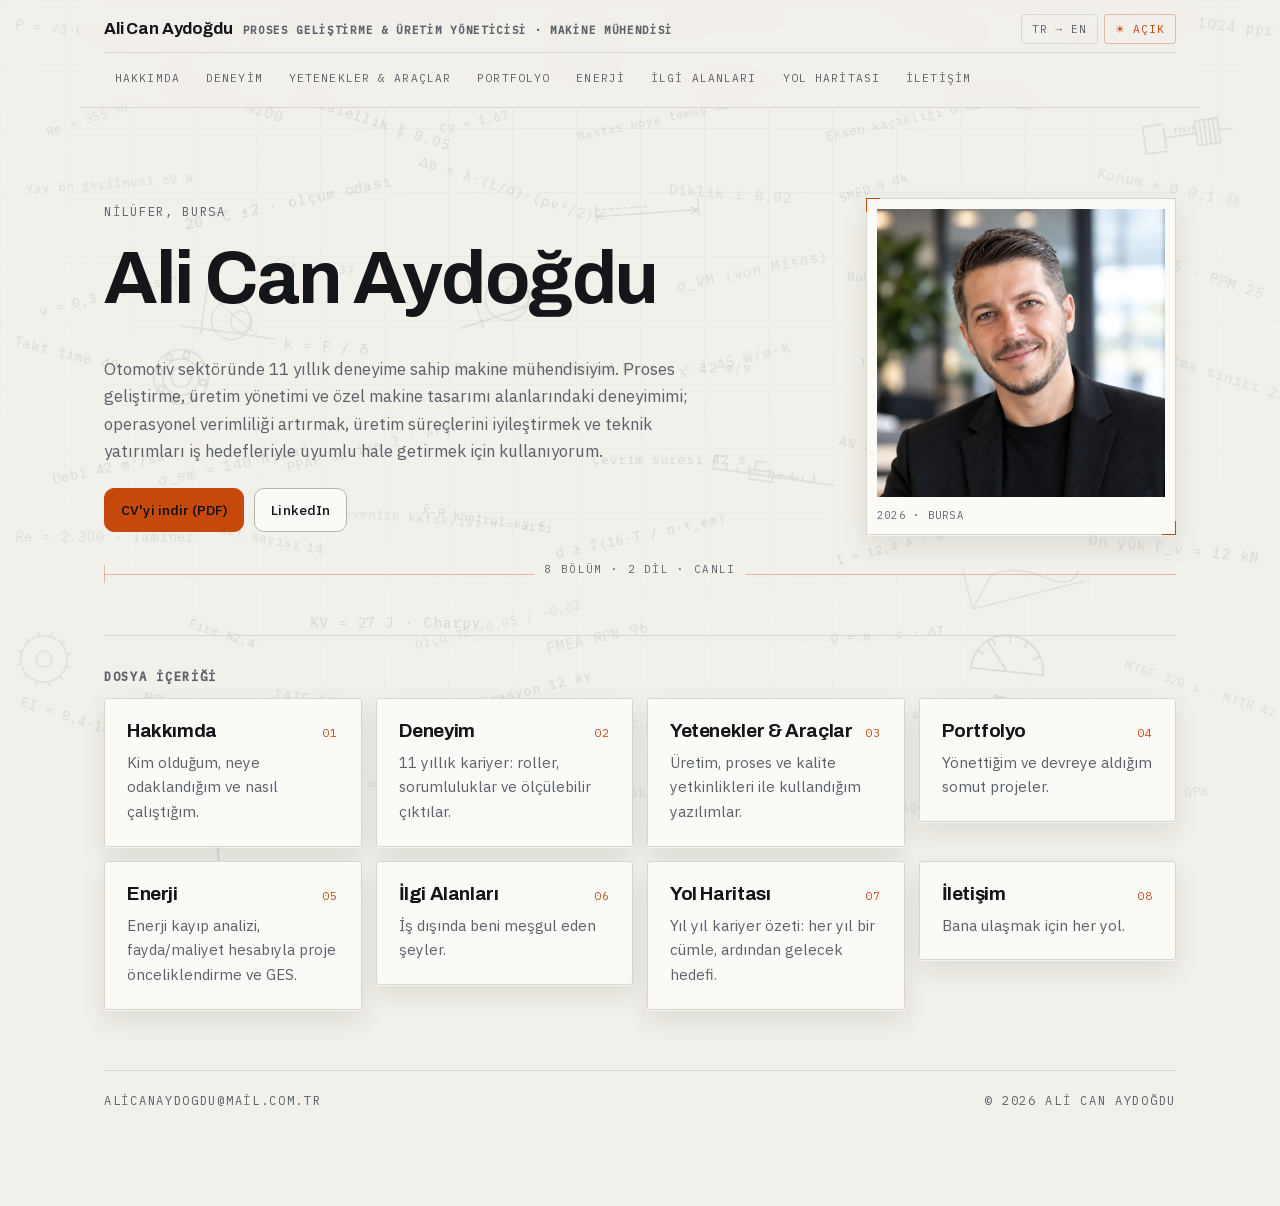
==== commit acc7b6a4: "CV sitesi yayını" ====
--- a/index.html
+++ b/index.html
@@ -1 +1 @@
-<!DOCTYPE html><!--kDsZsXUJKU2fgMjMszYcp--><html lang="tr" data-tema="karanlik"><head><meta charSet="utf-8"/><meta name="viewport" content="width=device-width, initial-scale=1"/><link rel="preload" href="/_next/static/media/1a4aa50920b5315c-s.p.woff2" as="font" crossorigin="" type="font/woff2"/><link rel="preload" href="/_next/static/media/23d669af23d19c95-s.p.woff2" as="font" crossorigin="" type="font/woff2"/><link rel="preload" href="/_next/static/media/26d4368bf94c0ec4-s.p.woff2" as="font" crossorigin="" type="font/woff2"/><link rel="preload" href="/_next/static/media/2801417b65625cf5-s.p.woff2" as="font" crossorigin="" type="font/woff2"/><link rel="preload" href="/_next/static/media/92eeb95d069020cc-s.p.woff2" as="font" crossorigin="" type="font/woff2"/><link rel="preload" href="/_next/static/media/98e207f02528a563-s.p.woff2" as="font" crossorigin="" type="font/woff2"/><link rel="preload" href="/_next/static/media/99dcf268bda04fe5-s.p.woff2" as="font" crossorigin="" type="font/woff2"/><link rel="preload" href="/_next/static/media/d3ebbfd689654d3a-s.p.woff2" as="font" crossorigin="" type="font/woff2"/><link rel="stylesheet" href="/_next/static/css/13d49edf3a3dac45.css" data-precedence="next"/><link rel="preload" as="script" fetchPriority="low" href="/_next/static/chunks/webpack-0aae440acfa3b4bb.js"/><script src="/_next/static/chunks/4bd1b696-c023c6e3521b1417.js" async=""></script><script src="/_next/static/chunks/255-a7ba4d37dca2f1fa.js" async=""></script><script src="/_next/static/chunks/main-app-0b90527b60f380eb.js" async=""></script><script src="/_next/static/chunks/176-c4a8215ca4d82670.js" async=""></script><script src="/_next/static/chunks/206-6b23e77110c1c0a1.js" async=""></script><script src="/_next/static/chunks/app/layout-c74ab268e3fa7f1e.js" async=""></script><script src="/_next/static/chunks/app/not-found-e77cf2601d619c3d.js" async=""></script><script src="/_next/static/chunks/391-8bb4026522bc59e2.js" async=""></script><script src="/_next/static/chunks/app/page-da0c4baed583f46e.js" async=""></script><meta name="next-size-adjust" content=""/><meta name="theme-color" media="(prefers-color-scheme: dark)" content="#0c0e11"/><meta name="theme-color" media="(prefers-color-scheme: light)" content="#f2f0ea"/><title>Ali Can Aydoğdu — Proses Geliştirme &amp; Üretim Yöneticisi · Makine Mühendisi</title><meta name="description" content="11 yıllık otomotiv deneyimi: proses optimizasyonu, üretim yönetimi ve özel makine tasarımı. Robotik otomasyon hatları, fabrika kurulumları ve güneş enerji santrali projeleri."/><meta name="application-name" content="Ali Can Aydoğdu — CV"/><meta name="author" content="Ali Can Aydoğdu"/><meta name="keywords" content="makine mühendisi,mechanical engineer,proses geliştirme,üretim yönetimi,otomotiv,CAPEX,robotik otomasyon,Bursa,CV,özgeçmiş"/><meta name="robots" content="index, follow"/><meta property="og:title" content="Ali Can Aydoğdu — Proses Geliştirme &amp; Üretim Yöneticisi · Makine Mühendisi"/><meta property="og:description" content="11 yıllık otomotiv deneyimi: proses optimizasyonu, üretim yönetimi ve özel makine tasarımı. Robotik otomasyon hatları, fabrika kurulumları ve güneş enerji santrali projeleri."/><meta property="og:url" content="https://alican-aydogdu.github.io/"/><meta property="og:site_name" content="Ali Can Aydoğdu"/><meta property="og:locale" content="tr_TR"/><meta property="og:image" content="https://alican-aydogdu.github.io/og.jpg"/><meta property="og:image:width" content="1200"/><meta property="og:image:height" content="630"/><meta property="og:image:alt" content="Ali Can Aydoğdu — Proses Geliştirme &amp; Üretim Yöneticisi · Makine Mühendisi"/><meta property="og:locale:alternate" content="en_US"/><meta property="og:type" content="profile"/><meta name="twitter:card" content="summary_large_image"/><meta name="twitter:title" content="Ali Can Aydoğdu — Proses Geliştirme &amp; Üretim Yöneticisi · Makine Mühendisi"/><meta name="twitter:description" content="11 yıllık otomotiv deneyimi: proses optimizasyonu, üretim yönetimi ve özel makine tasarımı. Robotik otomasyon hatları, fabrika kurulumları ve güneş enerji santrali projeleri."/><meta name="twitter:image" content="https://alican-aydogdu.github.io/og.jpg"/><link rel="icon" href="/favicon.svg"/><script src="/_next/static/chunks/polyfills-42372ed130431b0a.js" noModule=""></script></head><body class="__variable_29571e __variable_7dcaba __variable_6cf36b"><div hidden=""><!--$--><!--/$--></div><div class="sembol-katmani" aria-hidden="true"><span class="sembol sembol--genis" style="left:62.6%;top:12.1%;transform:rotate(-12deg) scale(0.8);opacity:0.11399999999999999"><span class="sembol-metin">Eksen kaçıklığı 0,02 mm</span></span><span class="sembol" style="left:87%;top:41.3%;transform:rotate(18deg) scale(0.93);opacity:0.10200000000000001"><span class="sembol-metin">Yorfulma sınırı 210 N/mm²</span></span><span class="sembol sembol--genis" style="left:12.5%;top:2.8%;transform:rotate(-8deg) scale(0.83);opacity:0.132"><span class="sembol-metin">Ra 0,8 · Rz 4</span></span><span class="sembol" style="left:22.8%;top:12.5%;transform:rotate(18deg) scale(0.93);opacity:0.126"><span class="sembol-metin">Paralellik ∥ 0,05</span></span><span class="sembol sembol--genis" style="left:0.5%;top:38.6%;transform:rotate(14deg) scale(0.91);opacity:0.11399999999999999"><span class="sembol-metin">Takt time 48 s</span></span><span class="sembol" style="left:87.4%;top:87.2%;transform:rotate(-4deg) scale(0.82);opacity:0.108"><span class="sembol-metin">G = 81 GPa</span></span><span class="sembol sembol--genis" style="left:30.8%;top:68.4%;transform:rotate(-14deg) scale(0.82);opacity:0.096"><span class="sembol-metin">Ölçü 32 +0,05 / −0,02</span></span><span class="sembol" style="left:23.2%;top:85.6%;transform:rotate(-12deg) scale(0.96);opacity:0.132"><span class="sembol-metin">τ_akma = 0,58·σ_akma</span></span><span class="sembol sembol--genis" style="left:0.5%;top:58.7%;transform:rotate(0deg) scale(0.91);opacity:0.10200000000000001"><span class="sembol-metin">Re = 2.300 · laminer</span></span><span class="sembol" style="left:75.3%;top:40.3%;transform:rotate(-14deg) scale(0.9);opacity:0.10200000000000001"><span class="sembol-metin">Temas oranı ε_α = 1,6</span></span><span class="sembol sembol--genis" style="left:44.7%;top:21.4%;transform:rotate(-4deg) scale(0.8);opacity:0.126"><svg viewBox="0 0 140 30" width="150" height="32" fill="none" stroke="currentColor" stroke-width="1.4" stroke-linecap="round" stroke-linejoin="round"><path d="M10 6 V26"></path><path d="M130 6 V26"></path><path d="M10 20 H130"></path><path d="M19 16 L10 20 L19 24"></path><path d="M121 16 L130 20 L121 24"></path><path d="M10 12 H70" stroke-dasharray="4 4"></path></svg></span><span class="sembol" style="left:85.3%;top:19.9%;transform:rotate(12deg) scale(0.95);opacity:0.096"><span class="sembol-metin">Konum ⌖ Ø 0,1 Ⓜ</span></span><span class="sembol sembol--genis" style="left:33.6%;top:12.5%;transform:rotate(-12deg) scale(0.79);opacity:0.126"><span class="sembol-metin">Cp = 1,67</span></span><span class="sembol" style="left:63.8%;top:88.8%;transform:rotate(-4deg) scale(0.82);opacity:0.12"><span class="sembol-metin">PLC S7-1500 · Profinet</span></span><span class="sembol sembol--genis" style="left:22.1%;top:0.7%;transform:rotate(0deg) scale(0.87);opacity:0.132"><span class="sembol-metin">Modül m = 2 · z₁ = 17</span></span><span class="sembol" style="left:66.4%;top:0.8%;transform:rotate(18deg) scale(0.8);opacity:0.126"><span class="sembol-metin">k = 2.400 W/m²K</span></span><span class="sembol sembol--genis" style="left:14%;top:21.5%;transform:rotate(-12deg) scale(0.97);opacity:0.132"><span class="sembol-metin">20 °C ±2 · ölçüm odası</span></span><span class="sembol" style="left:10.6%;top:58.2%;transform:rotate(12deg) scale(0.82);opacity:0.11399999999999999"><span class="sembol-metin">Kanban kart sayısı 14</span></span><span class="sembol sembol--genis" style="left:34.6%;top:28.5%;transform:rotate(-18deg) scale(0.98);opacity:0.108"><svg viewBox="0 0 120 70" width="120" height="72" fill="none" stroke="currentColor" stroke-width="1.4" stroke-linecap="round" stroke-linejoin="round"><path d="M8 56 H114"></path><path d="M30 6 V62"></path><circle cx="62" cy="42" r="22"></circle><circle cx="74" cy="42" r="12"></circle><path d="M40 20 L96 56" stroke-dasharray="3 3"></path></svg></span><span class="sembol" style="left:45.3%;top:50.1%;transform:rotate(0deg) scale(0.86);opacity:0.126"><span class="sembol-metin">Çevrim süresi 42 s</span></span><span class="sembol sembol--genis" style="left:66.7%;top:39.6%;transform:rotate(6deg) scale(0.88);opacity:0.10200000000000001"><span class="sembol-metin">τ = F / A</span></span><span class="sembol" style="left:74.2%;top:60.5%;transform:rotate(-14deg) scale(0.93);opacity:0.096"><svg viewBox="0 0 140 60" width="140" height="62" fill="none" stroke="currentColor" stroke-width="1.4" stroke-linecap="round" stroke-linejoin="round"><path d="M12 8 V52 H136"></path><path d="M12 52 L40 22"></path><path d="M40 22 C46 21 52 20 58 21"></path><path d="M58 21 C74 24 86 30 96 38"></path><path d="M96 38 C104 44 110 47 116 48"></path><path d="M116 48 C122 49 128 46 132 40"></path><path d="M40 22 H44" stroke-dasharray="3 3"></path></svg></span><span class="sembol sembol--genis" style="left:34%;top:76%;transform:rotate(-14deg) scale(0.88);opacity:0.132"><span class="sembol-metin">Kalibrasyon 12 ay</span></span><span class="sembol" style="left:85.8%;top:76%;transform:rotate(18deg) scale(0.8);opacity:0.10200000000000001"><span class="sembol-metin">MTBF 320 s · MTTR 42 dk</span></span><span class="sembol sembol--genis" style="left:83.7%;top:47.3%;transform:rotate(-4deg) scale(0.86);opacity:0.12"><span class="sembol-metin">σ-ε eğrisi</span></span><span class="sembol" style="left:63.4%;top:59%;transform:rotate(-14deg) scale(0.8);opacity:0.126"><span class="sembol-metin">I = 12,4 A · U = 400 V</span></span><span class="sembol sembol--genis" style="left:75.5%;top:49.1%;transform:rotate(0deg) scale(0.82);opacity:0.126"><span class="sembol-metin">τ = 16·T / (π·d³)</span></span><span class="sembol" style="left:42.6%;top:86.5%;transform:rotate(-8deg) scale(0.91);opacity:0.108"><span class="sembol-metin">Rulman ömrü L10 = 8.000 s</span></span><span class="sembol sembol--genis" style="left:43.2%;top:12.3%;transform:rotate(-12deg) scale(0.78);opacity:0.12"><span class="sembol-metin">Mastar boya temas %80</span></span><span class="sembol" style="left:3.4%;top:51%;transform:rotate(-12deg) scale(0.89);opacity:0.12"><span class="sembol-metin">Debi 42 m³/sa</span></span><span class="sembol sembol--genis" style="left:42.4%;top:69.9%;transform:rotate(-12deg) scale(0.96);opacity:0.108"><span class="sembol-metin">FMEA RPN 96</span></span><span class="sembol" style="left:31.9%;top:20%;transform:rotate(18deg) scale(0.92);opacity:0.12"><span class="sembol-metin">Δp = λ·(L/d)·(ρv²/2)</span></span><span class="sembol sembol--genis" style="left:13.9%;top:69.4%;transform:rotate(18deg) scale(0.78);opacity:0.132"><span class="sembol-metin">Fire %2,4</span></span><span class="sembol" style="left:12%;top:50.7%;transform:rotate(-12deg) scale(0.97);opacity:0.10200000000000001"><span class="sembol-metin">σ_em = 140 N/mm²</span></span><span class="sembol sembol--genis" style="left:0.5%;top:2.6%;transform:rotate(6deg) scale(0.89);opacity:0.108"><span class="sembol-metin">P = √3·U·I·cos φ</span></span><span class="sembol" style="left:53%;top:86.2%;transform:rotate(4deg) scale(0.82);opacity:0.126"><span class="sembol-metin">M_b = F · l</span></span><span class="sembol sembol--genis" style="left:23.9%;top:68.2%;transform:rotate(0deg) scale(0.96);opacity:0.132"><span class="sembol-metin">KV = 27 J · Charpy</span></span><span class="sembol" style="left:62.6%;top:78.3%;transform:rotate(0deg) scale(0.79);opacity:0.108"><span class="sembol-metin">SPC n = 5 / saat</span></span><span class="sembol sembol--genis" style="left:34.1%;top:39.9%;transform:rotate(0deg) scale(0.81);opacity:0.11399999999999999"><span class="sembol-metin">Çevrim oranı i = 2,4</span></span><span class="sembol" style="left:64.8%;top:19.9%;transform:rotate(-18deg) scale(0.8);opacity:0.126"><span class="sembol-metin">SMED 9 dk</span></span><span class="sembol sembol--genis" style="left:55.8%;top:78%;transform:rotate(4deg) scale(0.9);opacity:0.10200000000000001"><span class="sembol-metin">Helis açısı β = 15°</span></span><span class="sembol" style="left:22%;top:37.6%;transform:rotate(4deg) scale(0.96);opacity:0.132"><span class="sembol-metin">k = F / δ</span></span><span class="sembol sembol--genis" style="left:24.4%;top:56.8%;transform:rotate(4deg) scale(0.82);opacity:0.10200000000000001"><span class="sembol-metin">Güvenlik katsayısı n = 2,5</span></span><span class="sembol" style="left:12.5%;top:10%;transform:rotate(18deg) scale(0.96);opacity:0.11399999999999999"><span class="sembol-metin">EOL test %100</span></span><span class="sembol sembol--genis" style="left:13.8%;top:88.4%;transform:rotate(-4deg) scale(0.95);opacity:0.132"><svg viewBox="0 0 60 60" width="80" height="80" fill="none" stroke="currentColor" stroke-width="1.4" stroke-linecap="round" stroke-linejoin="round"><circle cx="30" cy="22" r="17"></circle><path d="M30 5 L30 9"></path><path d="M45 9 L42 12"></path><path d="M15 9 L18 12"></path><path d="M47 22 L43 22"></path><path d="M13 22 L17 22"></path><path d="M30 22 L39 12"></path><path d="M30 22 L22 16"></path><path d="M30 39 V53"></path><path d="M25 53 H35"></path></svg></span><span class="sembol" style="left:2.6%;top:12.1%;transform:rotate(-18deg) scale(0.82);opacity:0.108"><span class="sembol-metin">Re = 355 MPa</span></span><span class="sembol sembol--genis" style="left:76.3%;top:77.4%;transform:rotate(14deg) scale(0.95);opacity:0.132"><svg viewBox="0 0 120 40" width="150" height="50" fill="none" stroke="currentColor" stroke-width="1.4" stroke-linecap="round" stroke-linejoin="round"><path d="M8 22 H112"></path><path d="M20 22 V16"></path><path d="M30 22 V18.5"></path><path d="M40 22 V16"></path><path d="M50 22 V18.5"></path><path d="M60 22 V16"></path><path d="M70 22 V18.5"></path><path d="M80 22 V16"></path><path d="M90 22 V18.5"></path><path d="M100 22 V16"></path><path d="M8 22 V10 H17"></path><path d="M46 22 V10 H55"></path><path d="M42 18 H63 V27 H42 Z"></path><path d="M112 22 H119"></path><path d="M63 20 H86"></path></svg></span><span class="sembol" style="left:31.8%;top:0.5%;transform:rotate(6deg) scale(0.8);opacity:0.132"><span class="sembol-metin">C/P = 6,2</span></span><span class="sembol sembol--genis" style="left:51.9%;top:0.9%;transform:rotate(-4deg) scale(0.94);opacity:0.11399999999999999"><span class="sembol-metin">cos φ = 0,92</span></span><span class="sembol" style="left:63.9%;top:69.5%;transform:rotate(-4deg) scale(0.82);opacity:0.126"><span class="sembol-metin">Q = m · c · ΔT</span></span><span class="sembol sembol--genis" style="left:52.6%;top:29.1%;transform:rotate(-12deg) scale(0.97);opacity:0.108"><span class="sembol-metin">σ_VM (von Mises)</span></span><span class="sembol" style="left:11.1%;top:77.8%;transform:rotate(14deg) scale(0.98);opacity:0.12"><span class="sembol-metin">8D · 5 Why</span></span><span class="sembol sembol--genis" style="left:53.2%;top:8.7%;transform:rotate(0deg) scale(0.82);opacity:0.108"><span class="sembol-metin">σ = M / W</span></span><span class="sembol" style="left:51.9%;top:20.6%;transform:rotate(4deg) scale(0.93);opacity:0.108"><span class="sembol-metin">Diklik ⊥ 0,02</span></span><span class="sembol sembol--genis" style="left:74.8%;top:22.1%;transform:rotate(-12deg) scale(0.86);opacity:0.12"><svg viewBox="0 0 60 60" width="80" height="80" fill="none" stroke="currentColor" stroke-width="1.4" stroke-linecap="round" stroke-linejoin="round"><circle cx="30" cy="22" r="17"></circle><path d="M30 5 L30 9"></path><path d="M45 9 L42 12"></path><path d="M15 9 L18 12"></path><path d="M47 22 L43 22"></path><path d="M13 22 L17 22"></path><path d="M30 22 L39 12"></path><path d="M30 22 L22 16"></path><path d="M30 39 V53"></path><path d="M25 53 H35"></path></svg></span><span class="sembol" style="left:31.5%;top:56.8%;transform:rotate(8deg) scale(0.78);opacity:0.132"><span class="sembol-metin">X̄-R kontrol kartı</span></span><span class="sembol sembol--genis" style="left:75.3%;top:69.1%;transform:rotate(6deg) scale(0.93);opacity:0.10200000000000001"><svg viewBox="0 0 60 40" width="90" height="60" fill="none" stroke="currentColor" stroke-width="1.4" stroke-linecap="round" stroke-linejoin="round"><path d="M4 34 A26 26 0 0 1 56 34"></path><path d="M4 34 H56"></path><path d="M7.5 21.0 L11.8 23.5"></path><path d="M17.0 11.5 L19.5 15.8"></path><path d="M30.0 8.0 L30.0 13.0"></path><path d="M43.0 11.5 L40.5 15.8"></path><path d="M52.5 21.0 L48.2 23.5"></path><path d="M30 34 L14 14"></path></svg></span><span class="sembol" style="left:11.2%;top:37.7%;transform:rotate(14deg) scale(0.96);opacity:0.12"><svg viewBox="0 0 80 80" width="76" height="76" fill="none" stroke="currentColor" stroke-width="1.4" stroke-linecap="round" stroke-linejoin="round"><circle cx="40" cy="40" r="30"></circle><circle cx="40" cy="40" r="20"></circle><circle cx="40" cy="40" r="11"></circle><circle cx="65.0" cy="40.0" r="3.4"></circle><circle cx="57.7" cy="57.7" r="3.4"></circle><circle cx="40.0" cy="65.0" r="3.4"></circle><circle cx="22.3" cy="57.7" r="3.4"></circle><circle cx="15.0" cy="40.0" r="3.4"></circle><circle cx="22.3" cy="22.3" r="3.4"></circle><circle cx="40.0" cy="15.0" r="3.4"></circle><circle cx="57.7" cy="22.3" r="3.4"></circle></svg></span><span class="sembol sembol--genis" style="left:84.8%;top:60%;transform:rotate(6deg) scale(0.96);opacity:0.12"><span class="sembol-metin">Ön yük F_v = 12 kN</span></span><span class="sembol" style="left:74.2%;top:10.2%;transform:rotate(8deg) scale(0.92);opacity:0.12"><span class="sembol-metin">OEE = %86</span></span><span class="sembol sembol--genis" style="left:20.7%;top:77.5%;transform:rotate(8deg) scale(0.92);opacity:0.10200000000000001"><span class="sembol-metin">IATF 16949 · VDA 6.3</span></span><span class="sembol" style="left:86.2%;top:29%;transform:rotate(18deg) scale(0.95);opacity:0.108"><span class="sembol-metin">AQL 0,65 · PPM 25</span></span><span class="sembol sembol--genis" style="left:21.4%;top:48.7%;transform:rotate(-14deg) scale(0.9);opacity:0.108"><span class="sembol-metin">PPAP seviye 3 · APQP</span></span><span class="sembol" style="left:74.9%;top:87.2%;transform:rotate(-4deg) scale(0.88);opacity:0.132"><span class="sembol-metin">Sıkma torku 45 Nm ±10%</span></span><span class="sembol sembol--genis" style="left:87.4%;top:11.8%;transform:rotate(-8deg) scale(0.91);opacity:0.108"><svg viewBox="0 0 120 44" width="150" height="55" fill="none" stroke="currentColor" stroke-width="1.4" stroke-linecap="round" stroke-linejoin="round"><path d="M34 10 H16 V34 H34"></path><path d="M34 13 V31"></path><path d="M34 22 H62"></path><path d="M62 11 H82 V33 H62 Z"></path><path d="M66 11 V33"></path><path d="M70 11 V33"></path><path d="M74 11 V33"></path><path d="M78 11 V33"></path><path d="M82 22 H94"></path><path d="M44 15 V19"></path><path d="M48 15 V19"></path><path d="M52 15 V19"></path><path d="M56 15 V19"></path><path d="M60 15 V19"></path></svg></span><span class="sembol" style="left:64.6%;top:30.3%;transform:rotate(4deg) scale(0.8);opacity:0.132"><span class="sembol-metin">Buhar 6 bar / 165 °C</span></span><span class="sembol sembol--genis" style="left:0.5%;top:19.4%;transform:rotate(-4deg) scale(0.81);opacity:0.096"><span class="sembol-metin">Yay ön gerilmesi 60 N</span></span><span class="sembol" style="left:42.3%;top:58.5%;transform:rotate(-12deg) scale(0.87);opacity:0.126"><span class="sembol-metin">d ≥ ∛(16·T / π·τ_em)</span></span><span class="sembol sembol--genis" style="left:54.3%;top:49.9%;transform:rotate(8deg) scale(0.88);opacity:0.10200000000000001"><svg viewBox="0 0 120 40" width="150" height="50" fill="none" stroke="currentColor" stroke-width="1.4" stroke-linecap="round" stroke-linejoin="round"><path d="M8 22 H112"></path><path d="M20 22 V16"></path><path d="M30 22 V18.5"></path><path d="M40 22 V16"></path><path d="M50 22 V18.5"></path><path d="M60 22 V16"></path><path d="M70 22 V18.5"></path><path d="M80 22 V16"></path><path d="M90 22 V18.5"></path><path d="M100 22 V16"></path><path d="M8 22 V10 H17"></path><path d="M46 22 V10 H55"></path><path d="M42 18 H63 V27 H42 Z"></path><path d="M112 22 H119"></path><path d="M63 20 H86"></path></svg></span><span class="sembol" style="left:0.5%;top:69%;transform:rotate(-12deg) scale(0.94);opacity:0.10200000000000001"><svg viewBox="0 0 80 80" width="76" height="76" fill="none" stroke="currentColor" stroke-width="1.4" stroke-linecap="round" stroke-linejoin="round"><circle cx="40" cy="40" r="26"></circle><circle cx="40" cy="40" r="9"></circle><path d="M66.0 40.0 L71.0 40.0"></path><path d="M62.5 53.0 L66.8 55.5"></path><path d="M53.0 62.5 L55.5 66.8"></path><path d="M40.0 66.0 L40.0 71.0"></path><path d="M27.0 62.5 L24.5 66.8"></path><path d="M17.5 53.0 L13.2 55.5"></path><path d="M14.0 40.0 L9.0 40.0"></path><path d="M17.5 27.0 L13.2 24.5"></path><path d="M27.0 17.5 L24.5 13.2"></path><path d="M40.0 14.0 L40.0 9.0"></path><path d="M53.0 17.5 L55.5 13.2"></path><path d="M62.5 27.0 L66.8 24.5"></path></svg></span><span class="sembol sembol--genis" style="left:0.5%;top:79.6%;transform:rotate(18deg) scale(0.87);opacity:0.12"><span class="sembol-metin">EI = 8,4·10⁶ N·mm²</span></span><span class="sembol" style="left:42.3%;top:79.2%;transform:rotate(12deg) scale(0.81);opacity:0.11399999999999999"><span class="sembol-metin">Komparatör 0,01 mm</span></span><span class="sembol sembol--genis" style="left:1.9%;top:31.8%;transform:rotate(-14deg) scale(0.84);opacity:0.132"><span class="sembol-metin">ν = 0,3 · Poisson</span></span><span class="sembol" style="left:87.4%;top:1.5%;transform:rotate(6deg) scale(0.96);opacity:0.11399999999999999"><span class="sembol-metin">Encoder 1024 ppr</span></span><span class="sembol sembol--genis" style="left:34.3%;top:87.6%;transform:rotate(-8deg) scale(0.93);opacity:0.11399999999999999"><span class="sembol-metin">α = 11,7·10⁻⁶ 1/K</span></span><span class="sembol" style="left:64.3%;top:50%;transform:rotate(14deg) scale(0.84);opacity:0.132"><span class="sembol-metin">A% = 22 · süneklik</span></span><span class="sembol sembol--genis" style="left:43.5%;top:39.9%;transform:rotate(0deg) scale(0.87);opacity:0.126"><span class="sembol-metin">Kayış hızı v = 12 m/s</span></span><span class="sembol" style="left:42.5%;top:0.5%;transform:rotate(4deg) scale(0.96);opacity:0.096"><svg viewBox="0 0 80 80" width="76" height="76" fill="none" stroke="currentColor" stroke-width="1.4" stroke-linecap="round" stroke-linejoin="round"><circle cx="40" cy="40" r="30"></circle><circle cx="40" cy="40" r="20"></circle><circle cx="40" cy="40" r="11"></circle><circle cx="65.0" cy="40.0" r="3.4"></circle><circle cx="57.7" cy="57.7" r="3.4"></circle><circle cx="40.0" cy="65.0" r="3.4"></circle><circle cx="22.3" cy="57.7" r="3.4"></circle><circle cx="15.0" cy="40.0" r="3.4"></circle><circle cx="22.3" cy="22.3" r="3.4"></circle><circle cx="40.0" cy="15.0" r="3.4"></circle><circle cx="57.7" cy="22.3" r="3.4"></circle></svg></span><span class="sembol sembol--genis" style="left:20.7%;top:28.7%;transform:rotate(6deg) scale(0.81);opacity:0.10200000000000001"><span class="sembol-metin">Cpk = 1,33</span></span><span class="sembol" style="left:73.2%;top:0.6%;transform:rotate(18deg) scale(0.87);opacity:0.096"><span class="sembol-metin">δ = F·l³ / (3·E·I)</span></span><span class="sembol sembol--genis" style="left:52.7%;top:39.1%;transform:rotate(-14deg) scale(0.97);opacity:0.096"><span class="sembol-metin">λ = 45 W/m·K</span></span><span class="sembol" style="left:13.3%;top:30.9%;transform:rotate(8deg) scale(0.88);opacity:0.108"><svg viewBox="0 0 120 70" width="120" height="72" fill="none" stroke="currentColor" stroke-width="1.4" stroke-linecap="round" stroke-linejoin="round"><path d="M8 56 H114"></path><path d="M30 6 V62"></path><circle cx="62" cy="42" r="22"></circle><circle cx="74" cy="42" r="12"></circle><path d="M40 20 L96 56" stroke-dasharray="3 3"></path></svg></span></div><div class="kabuk"><header class="ustbar"><a class="marka" href="/">Ali Can Aydoğdu<span>Proses Geliştirme &amp; Üretim Yöneticisi · Makine Mühendisi</span></a><nav class="ust-nav" aria-label="Bölümler"><a data-aktif="0" href="/hakkimda/">Hakkımda</a><a data-aktif="0" href="/deneyim/">Deneyim</a><a data-aktif="0" href="/yol-haritasi/">Yol Haritası</a><a data-aktif="0" href="/egitim/">Eğitim</a><a data-aktif="0" href="/yetenekler/">Yetenekler &amp; Araçlar</a><a data-aktif="0" href="/portfolyo/">Portfolyo</a><a data-aktif="0" href="/enerji/">Enerji Komitesi</a><a data-aktif="0" href="/ilgi/">İlgi Alanları</a><a data-aktif="0" href="/iletisim/">İletişim</a></nav><div class="anahtarlar"><button type="button" class="anahtar" data-acik="0" aria-label="Dili değiştir (TR → EN)">TR → EN</button><button type="button" class="anahtar" data-acik="0" aria-label="Temayı değiştir">☾ Koyu</button></div></header><main><section class="sayfa-giris"><div class="kahraman"><div class="kahraman-izgara"><div><div class="etiket mono" style="opacity:0;transform:translateY(18px)">Nilüfer, Bursa</div><h1 style="opacity:0;transform:translateY(18px)">Ali Can Aydoğdu<span>Proses Geliştirme &amp; Üretim Yöneticisi · Makine Mühendisi</span></h1><p class="kahraman-ozet" style="opacity:0;transform:translateY(18px)">Otomotiv sektöründe 11 yıllık deneyime sahip makine mühendisiyim. Proses geliştirme, üretim yönetimi ve özel makine tasarımı alanlarındaki deneyimimi; operasyonel verimliliği artırmak, üretim süreçlerini iyileştirmek ve teknik yatırımları iş hedefleriyle uyumlu hale getirmek için kullanıyorum.</p><div class="kahraman-baglantilar" style="opacity:0;transform:translateY(18px)"><a class="dugme dugme--birincil" href="/AliCanAydogdu-CV-TR.pdf" download="">CV&#x27;yi indir (PDF)</a><a class="dugme" href="https://www.linkedin.com/in/ali-can-aydogdu-9501ba98" target="_blank" rel="me noopener noreferrer">LinkedIn</a></div></div><div class="portre" style="opacity:0;transform:translateY(18px)"><picture><source srcSet="/portre.webp" type="image/webp"/><img src="/portre.jpg" alt="Ali Can Aydoğdu — Proses Geliştirme &amp; Üretim Yöneticisi · Makine Mühendisi" width="900" height="900"/></picture><div class="portre-alt"><span>2026 · Bursa</span></div></div></div><div class="olcu" aria-hidden="true" style="opacity:0;transform:translateY(18px)"><span class="olcu-deger">9 bölüm · 2 dil · canlı</span></div></div><div class="gorunum " data-gorundu="0" style="transition-delay:0ms"><div class="serit serit--kunye"><div><span class="mono">Deneyim</span><strong>11 yıl</strong></div><div><span class="mono">Odak</span><strong>Proses &amp; üretim</strong></div><div><span class="mono">Yöneticilik</span><strong>5 yıl · ORAU</strong></div><div><span class="mono">Yatırım</span><strong>€2,5M · RFQ→SOP</strong></div><div><span class="mono">İyileştirme</span><strong>CI · kök neden</strong></div><div><span class="mono">Ekip</span><strong>25 mavi + 2 beyaz yaka</strong></div></div></div><h3 style="margin:34px 0 14px" class="mono">Dosya içeriği</h3><div class="izgara izgara-3"><div style="opacity:0;transform:translateY(18px)"><a class="kart kart-baglanti" href="/hakkimda/"><div class="kart-baslik"><h3>Hakkımda</h3><span class="kod">01</span></div><p>Kim olduğum, neye odaklandığım ve nasıl çalıştığım.</p></a></div><div style="opacity:0;transform:translateY(18px)"><a class="kart kart-baglanti" href="/deneyim/"><div class="kart-baslik"><h3>Deneyim</h3><span class="kod">02</span></div><p>11 yıllık kariyer: roller, sorumluluklar ve ölçülebilir çıktılar.</p></a></div><div style="opacity:0;transform:translateY(18px)"><a class="kart kart-baglanti" href="/yol-haritasi/"><div class="kart-baslik"><h3>Yol Haritası</h3><span class="kod">03</span></div><p>Yıl yıl kariyer özeti: her yıl bir cümle, ardından gelecek hedefi.</p></a></div><div style="opacity:0;transform:translateY(18px)"><a class="kart kart-baglanti" href="/egitim/"><div class="kart-baslik"><h3>Eğitim</h3><span class="kod">04</span></div><p>Makine mühendisliği lisansı ve e-MBA.</p></a></div><div style="opacity:0;transform:translateY(18px)"><a class="kart kart-baglanti" href="/yetenekler/"><div class="kart-baslik"><h3>Yetenekler &amp; Araçlar</h3><span class="kod">05</span></div><p>Üretim, proses ve kalite yetkinlikleri ile kullandığım yazılımlar.</p></a></div><div style="opacity:0;transform:translateY(18px)"><a class="kart kart-baglanti" href="/portfolyo/"><div class="kart-baslik"><h3>Portfolyo</h3><span class="kod">06</span></div><p>Yönettiğim ve devreye aldığım somut projeler.</p></a></div><div style="opacity:0;transform:translateY(18px)"><a class="kart kart-baglanti" href="/enerji/"><div class="kart-baslik"><h3>Enerji Komitesi</h3><span class="kod">07</span></div><p>Enerji kayıp analizi, fayda/maliyet hesabıyla proje önceliklendirme ve GES.</p></a></div><div style="opacity:0;transform:translateY(18px)"><a class="kart kart-baglanti" href="/ilgi/"><div class="kart-baslik"><h3>İlgi Alanları</h3><span class="kod">08</span></div><p>İş dışında beni meşgul eden şeyler.</p></a></div><div style="opacity:0;transform:translateY(18px)"><a class="kart kart-baglanti" href="/iletisim/"><div class="kart-baslik"><h3>İletişim</h3><span class="kod">09</span></div><p>Bana ulaşmak için her yol.</p></a></div></div><div class="gorunum " data-gorundu="0" style="transition-delay:60ms"><div class="altbilgi"><span class="mono">alicanaydogdu@mail.com.tr</span><span class="mono">© <!-- -->2026<!-- --> <!-- -->Ali Can Aydoğdu</span></div></div></section><!--$--><!--/$--></main></div><script src="/_next/static/chunks/webpack-0aae440acfa3b4bb.js" id="_R_" async=""></script><script>(self.__next_f=self.__next_f||[]).push([0])</script><script>self.__next_f.push([1,"1:\"$Sreact.fragment\"\n2:I[206,[\"176\",\"static/chunks/176-c4a8215ca4d82670.js\",\"206\",\"static/chunks/206-6b23e77110c1c0a1.js\",\"177\",\"static/chunks/app/layout-c74ab268e3fa7f1e.js\"],\"Saglayici\"]\n48:I[7150,[],\"\"]\n:HL[\"/_next/static/media/1a4aa50920b5315c-s.p.woff2\",\"font\",{\"crossOrigin\":\"\",\"type\":\"font/woff2\"}]\n:HL[\"/_next/static/media/23d669af23d19c95-s.p.woff2\",\"font\",{\"crossOrigin\":\"\",\"type\":\"font/woff2\"}]\n:HL[\"/_next/static/media/26d4368bf94c0ec4-s.p.woff2\",\"font\",{\"crossOrigin\":\"\",\"type\":\"font/woff2\"}]\n:HL[\"/_next/static/media/2801417b65625cf5-s.p.woff2\",\"font\",{\"crossOrigin\":\"\",\"type\":\"font/woff2\"}]\n:HL[\"/_next/static/media/92eeb95d069020cc-s.p.woff2\",\"font\",{\"crossOrigin\":\"\",\"type\":\"font/woff2\"}]\n:HL[\"/_next/static/media/98e207f02528a563-s.p.woff2\",\"font\",{\"crossOrigin\":\"\",\"type\":\"font/woff2\"}]\n:HL[\"/_next/static/media/99dcf268bda04fe5-s.p.woff2\",\"font\",{\"crossOrigin\":\"\",\"type\":\"font/woff2\"}]\n:HL[\"/_next/static/media/d3ebbfd689654d3a-s.p.woff2\",\"font\",{\"crossOrigin\":\"\",\"type\":\"font/woff2\"}]\n:HL[\"/_next/static/css/13d49edf3a3dac45.css\",\"style\"]\n"])</script><script>self.__next_f.push([1,"0:{\"P\":null,\"b\":\"kDsZsXUJKU2fgMjMszYcp\",\"p\":\"\",\"c\":[\"\",\"\"],\"i\":false,\"f\":[[[\"\",{\"children\":[\"__PAGE__\",{}]},\"$undefined\",\"$undefined\",true],[\"\",[\"$\",\"$1\",\"c\",{\"children\":[[[\"$\",\"link\",\"0\",{\"rel\":\"stylesheet\",\"href\":\"/_next/static/css/13d49edf3a3dac45.css\",\"precedence\":\"next\",\"crossOrigin\":\"$undefined\",\"nonce\":\"$undefined\"}]],[\"$\",\"html\",null,{\"lang\":\"tr\",\"data-tema\":\"karanlik\",\"suppressHydrationWarning\":true,\"children\":[\"$\",\"body\",null,{\"className\":\"__variable_29571e __variable_7dcaba __variable_6cf36b\",\"children\":[\"$\",\"$L2\",null,{\"children\":[[\"$\",\"div\",null,{\"className\":\"sembol-katmani\",\"aria-hidden\":\"true\",\"children\":[[\"$\",\"span\",\"0\",{\"className\":\"sembol sembol--genis\",\"style\":{\"left\":\"62.6%\",\"top\":\"12.1%\",\"transform\":\"rotate(-12deg) scale(0.8)\",\"opacity\":0.11399999999999999},\"children\":[\"$\",\"span\",null,{\"className\":\"sembol-metin\",\"children\":\"Eksen kaçıklığı 0,02 mm\"}]}],[\"$\",\"span\",\"1\",{\"className\":\"sembol\",\"style\":{\"left\":\"87%\",\"top\":\"41.3%\",\"transform\":\"rotate(18deg) scale(0.93)\",\"opacity\":0.10200000000000001},\"children\":[\"$\",\"span\",null,{\"className\":\"sembol-metin\",\"children\":\"Yorfulma sınırı 210 N/mm²\"}]}],[\"$\",\"span\",\"2\",{\"className\":\"sembol sembol--genis\",\"style\":{\"left\":\"12.5%\",\"top\":\"2.8%\",\"transform\":\"rotate(-8deg) scale(0.83)\",\"opacity\":0.132},\"children\":[\"$\",\"span\",null,{\"className\":\"sembol-metin\",\"children\":\"Ra 0,8 · Rz 4\"}]}],[\"$\",\"span\",\"3\",{\"className\":\"sembol\",\"style\":{\"left\":\"22.8%\",\"top\":\"12.5%\",\"transform\":\"rotate(18deg) scale(0.93)\",\"opacity\":0.126},\"children\":[\"$\",\"span\",null,{\"className\":\"sembol-metin\",\"children\":\"Paralellik ∥ 0,05\"}]}],[\"$\",\"span\",\"4\",{\"className\":\"sembol sembol--genis\",\"style\":{\"left\":\"0.5%\",\"top\":\"38.6%\",\"transform\":\"rotate(14deg) scale(0.91)\",\"opacity\":0.11399999999999999},\"children\":[\"$\",\"span\",null,{\"className\":\"sembol-metin\",\"children\":\"Takt time 48 s\"}]}],[\"$\",\"span\",\"5\",{\"className\":\"sembol\",\"style\":{\"left\":\"87.4%\",\"top\":\"87.2%\",\"transform\":\"rotate(-4deg) scale(0.82)\",\"opacity\":0.108},\"children\":[\"$\",\"span\",null,{\"className\":\"sembol-metin\",\"children\":\"G = 81 GPa\"}]}],[\"$\",\"span\",\"6\",{\"className\":\"sembol sembol--genis\",\"style\":{\"left\":\"30.8%\",\"top\":\"68.4%\",\"transform\":\"rotate(-14deg) scale(0.82)\",\"opacity\":0.096},\"children\":[\"$\",\"span\",null,{\"className\":\"sembol-metin\",\"children\":\"Ölçü 32 +0,05 / −0,02\"}]}],[\"$\",\"span\",\"7\",{\"className\":\"sembol\",\"style\":{\"left\":\"23.2%\",\"top\":\"85.6%\",\"transform\":\"rotate(-12deg) scale(0.96)\",\"opacity\":0.132},\"children\":[\"$\",\"span\",null,{\"className\":\"sembol-metin\",\"children\":\"τ_akma = 0,58·σ_akma\"}]}],[\"$\",\"span\",\"8\",{\"className\":\"sembol sembol--genis\",\"style\":{\"left\":\"0.5%\",\"top\":\"58.7%\",\"transform\":\"rotate(0deg) scale(0.91)\",\"opacity\":0.10200000000000001},\"children\":[\"$\",\"span\",null,{\"className\":\"sembol-metin\",\"children\":\"Re = 2.300 · laminer\"}]}],[\"$\",\"span\",\"9\",{\"className\":\"sembol\",\"style\":{\"left\":\"75.3%\",\"top\":\"40.3%\",\"transform\":\"rotate(-14deg) scale(0.9)\",\"opacity\":0.10200000000000001},\"children\":[\"$\",\"span\",null,{\"className\":\"sembol-metin\",\"children\":\"Temas oranı ε_α = 1,6\"}]}],[\"$\",\"span\",\"10\",{\"className\":\"sembol sembol--genis\",\"style\":{\"left\":\"44.7%\",\"top\":\"21.4%\",\"transform\":\"rotate(-4deg) scale(0.8)\",\"opacity\":0.126},\"children\":[\"$\",\"svg\",null,{\"viewBox\":\"0 0 140 30\",\"width\":\"150\",\"height\":\"32\",\"fill\":\"none\",\"stroke\":\"currentColor\",\"strokeWidth\":1.4,\"strokeLinecap\":\"round\",\"strokeLinejoin\":\"round\",\"children\":[[\"$\",\"path\",null,{\"d\":\"M10 6 V26\"}],[\"$\",\"path\",null,{\"d\":\"M130 6 V26\"}],[\"$\",\"path\",null,{\"d\":\"M10 20 H130\"}],[\"$\",\"path\",null,{\"d\":\"M19 16 L10 20 L19 24\"}],[\"$\",\"path\",null,{\"d\":\"M121 16 L130 20 L121 24\"}],[\"$\",\"path\",null,{\"d\":\"M10 12 H70\",\"strokeDasharray\":\"4 4\"}]]}]}],[\"$\",\"span\",\"11\",{\"className\":\"sembol\",\"style\":{\"left\":\"85.3%\",\"top\":\"19.9%\",\"transform\":\"rotate(12deg) scale(0.95)\",\"opacity\":0.096},\"children\":[\"$\",\"span\",null,{\"className\":\"sembol-metin\",\"children\":\"Konum ⌖ Ø 0,1 Ⓜ\"}]}],[\"$\",\"span\",\"12\",{\"className\":\"sembol sembol--genis\",\"style\":{\"left\":\"33.6%\",\"top\":\"12.5%\",\"transform\":\"rotate(-12deg) scale(0.79)\",\"opacity\":0.126},\"children\":[\"$\",\"span\",null,{\"className\":\"sembol-metin\",\"children\":\"Cp = 1,67\"}]}],[\"$\",\"span\",\"13\",{\"className\":\"sembol\",\"style\":{\"left\":\"63.8%\",\"top\":\"88.8%\",\"transform\":\"rotate(-4deg) scale(0.82)\",\"opacity\":0.12},\"children\":[\"$\",\"span\",null,{\"className\":\"sembol-metin\",\"children\":\"PLC S7-1500 · Profinet\"}]}],[\"$\",\"span\",\"14\",{\"className\":\"sembol sembol--genis\",\"style\":{\"left\":\"22.1%\",\"top\":\"0.7%\",\"transform\":\"rotate(0deg) scale(0.87)\",\"opacity\":0.132},\"children\":[\"$\",\"span\",null,{\"className\":\"sembol-metin\",\"children\":\"Modül m = 2 · z₁ = 17\"}]}],[\"$\",\"span\",\"15\",{\"className\":\"sembol\",\"style\":{\"left\":\"66.4%\",\"top\":\"0.8%\",\"transform\":\"rotate(18deg) scale(0.8)\",\"opacity\":0.126},\"children\":[\"$\",\"span\",null,{\"className\":\"sembol-metin\",\"children\":\"k = 2.400 W/m²K\"}]}],[\"$\",\"span\",\"16\",{\"className\":\"sembol sembol--genis\",\"style\":{\"left\":\"14%\",\"top\":\"21.5%\",\"transform\":\"rotate(-12deg) scale(0.97)\",\"opacity\":0.132},\"children\":\"$L3\"}],\"$L4\",\"$L5\",\"$L6\",\"$L7\",\"$L8\",\"$L9\",\"$La\",\"$Lb\",\"$Lc\",\"$Ld\",\"$Le\",\"$Lf\",\"$L10\",\"$L11\",\"$L12\",\"$L13\",\"$L14\",\"$L15\",\"$L16\",\"$L17\",\"$L18\",\"$L19\",\"$L1a\",\"$L1b\",\"$L1c\",\"$L1d\",\"$L1e\",\"$L1f\",\"$L20\",\"$L21\",\"$L22\",\"$L23\",\"$L24\",\"$L25\",\"$L26\",\"$L27\",\"$L28\",\"$L29\",\"$L2a\",\"$L2b\",\"$L2c\",\"$L2d\",\"$L2e\",\"$L2f\",\"$L30\",\"$L31\",\"$L32\",\"$L33\",\"$L34\",\"$L35\",\"$L36\",\"$L37\",\"$L38\",\"$L39\",\"$L3a\",\"$L3b\",\"$L3c\",\"$L3d\",\"$L3e\",\"$L3f\",\"$L40\",\"$L41\",\"$L42\",\"$L43\",\"$L44\"]}],\"$L45\"]}]}]}]]}],{\"children\":[\"__PAGE__\",\"$L46\",{},null,false]},null,false],\"$L47\",false]],\"m\":\"$undefined\",\"G\":[\"$48\",[]],\"s\":false,\"S\":true}\n"])</script><script>self.__next_f.push([1,"49:I[2373,[\"176\",\"static/chunks/176-c4a8215ca4d82670.js\",\"206\",\"static/chunks/206-6b23e77110c1c0a1.js\",\"177\",\"static/chunks/app/layout-c74ab268e3fa7f1e.js\"],\"default\"]\n4a:I[9766,[],\"\"]\n4b:I[8924,[],\"\"]\n4c:I[3293,[\"176\",\"static/chunks/176-c4a8215ca4d82670.js\",\"206\",\"static/chunks/206-6b23e77110c1c0a1.js\",\"345\",\"static/chunks/app/not-found-e77cf2601d619c3d.js\"],\"default\"]\n4d:I[4112,[\"176\",\"static/chunks/176-c4a8215ca4d82670.js\",\"391\",\"static/chunks/391-8bb4026522bc59e2.js\",\"206\",\"static/chunks/206-6b23e77110c1c0a1.js\",\"974\",\"static/chunks/app/page-da0c4baed583f46e.js\"],\"default\"]\n4e:I[4431,[],\"OutletBoundary\"]\n50:I[5278,[],\"AsyncMetadataOutlet\"]\n52:I[4431,[],\"ViewportBoundary\"]\n54:I[4431,[],\"MetadataBoundary\"]\n55:\"$Sreact.suspense\"\n3:[\"$\",\"span\",null,{\"className\":\"sembol-metin\",\"children\":\"20 °C ±2 · ölçüm odası\"}]\n4:[\"$\",\"span\",\"17\",{\"className\":\"sembol\",\"style\":{\"left\":\"10.6%\",\"top\":\"58.2%\",\"transform\":\"rotate(12deg) scale(0.82)\",\"opacity\":0.11399999999999999},\"children\":[\"$\",\"span\",null,{\"className\":\"sembol-metin\",\"children\":\"Kanban kart sayısı 14\"}]}]\n5:[\"$\",\"span\",\"18\",{\"className\":\"sembol sembol--genis\",\"style\":{\"left\":\"34.6%\",\"top\":\"28.5%\",\"transform\":\"rotate(-18deg) scale(0.98)\",\"opacity\":0.108},\"children\":[\"$\",\"svg\",null,{\"viewBox\":\"0 0 120 70\",\"width\":\"120\",\"height\":\"72\",\"fill\":\"none\",\"stroke\":\"currentColor\",\"strokeWidth\":1.4,\"strokeLinecap\":\"round\",\"strokeLinejoin\":\"round\",\"children\":[[\"$\",\"path\",null,{\"d\":\"M8 56 H114\"}],[\"$\",\"path\",null,{\"d\":\"M30 6 V62\"}],[\"$\",\"circle\",null,{\"cx\":\"62\",\"cy\":\"42\",\"r\":\"22\"}],[\"$\",\"circle\",null,{\"cx\":\"74\",\"cy\":\"42\",\"r\":\"12\"}],[\"$\",\"path\",null,{\"d\":\"M40 20 L96 56\",\"strokeDasharray\":\"3 3\"}]]}]}]\n6:[\"$\",\"span\",\"19\",{\"className\":\"sembol\",\"style\":{\"left\":\"45.3%\",\"top\":\"50.1%\",\"transform\":\"rotate(0deg) scale(0.86)\",\"opacity\":0.126},\"children\":[\"$\",\"span\",null,{\"className\":\"sembol-metin\",\"children\":\"Çevrim süresi 42 s\"}]}]\n7:[\"$\",\"span\",\"20\",{\"className\":\"sembol sembol--genis\",\"style\":{\"left\":\"66.7%\",\"top\":\"39.6%\",\"transform\":\"rotate(6deg) scale(0.88)\",\"opacity\":0.10200"])</script><script>self.__next_f.push([1,"000000000001},\"children\":[\"$\",\"span\",null,{\"className\":\"sembol-metin\",\"children\":\"τ = F / A\"}]}]\n"])</script><script>self.__next_f.push([1,"8:[\"$\",\"span\",\"21\",{\"className\":\"sembol\",\"style\":{\"left\":\"74.2%\",\"top\":\"60.5%\",\"transform\":\"rotate(-14deg) scale(0.93)\",\"opacity\":0.096},\"children\":[\"$\",\"svg\",null,{\"viewBox\":\"0 0 140 60\",\"width\":\"140\",\"height\":\"62\",\"fill\":\"none\",\"stroke\":\"currentColor\",\"strokeWidth\":1.4,\"strokeLinecap\":\"round\",\"strokeLinejoin\":\"round\",\"children\":[[\"$\",\"path\",null,{\"d\":\"M12 8 V52 H136\"}],[\"$\",\"path\",null,{\"d\":\"M12 52 L40 22\"}],[\"$\",\"path\",null,{\"d\":\"M40 22 C46 21 52 20 58 21\"}],[\"$\",\"path\",null,{\"d\":\"M58 21 C74 24 86 30 96 38\"}],[\"$\",\"path\",null,{\"d\":\"M96 38 C104 44 110 47 116 48\"}],[\"$\",\"path\",null,{\"d\":\"M116 48 C122 49 128 46 132 40\"}],[\"$\",\"path\",null,{\"d\":\"M40 22 H44\",\"strokeDasharray\":\"3 3\"}]]}]}]\n"])</script><script>self.__next_f.push([1,"9:[\"$\",\"span\",\"22\",{\"className\":\"sembol sembol--genis\",\"style\":{\"left\":\"34%\",\"top\":\"76%\",\"transform\":\"rotate(-14deg) scale(0.88)\",\"opacity\":0.132},\"children\":[\"$\",\"span\",null,{\"className\":\"sembol-metin\",\"children\":\"Kalibrasyon 12 ay\"}]}]\na:[\"$\",\"span\",\"23\",{\"className\":\"sembol\",\"style\":{\"left\":\"85.8%\",\"top\":\"76%\",\"transform\":\"rotate(18deg) scale(0.8)\",\"opacity\":0.10200000000000001},\"children\":[\"$\",\"span\",null,{\"className\":\"sembol-metin\",\"children\":\"MTBF 320 s · MTTR 42 dk\"}]}]\nb:[\"$\",\"span\",\"24\",{\"className\":\"sembol sembol--genis\",\"style\":{\"left\":\"83.7%\",\"top\":\"47.3%\",\"transform\":\"rotate(-4deg) scale(0.86)\",\"opacity\":0.12},\"children\":[\"$\",\"span\",null,{\"className\":\"sembol-metin\",\"children\":\"σ-ε eğrisi\"}]}]\nc:[\"$\",\"span\",\"25\",{\"className\":\"sembol\",\"style\":{\"left\":\"63.4%\",\"top\":\"59%\",\"transform\":\"rotate(-14deg) scale(0.8)\",\"opacity\":0.126},\"children\":[\"$\",\"span\",null,{\"className\":\"sembol-metin\",\"children\":\"I = 12,4 A · U = 400 V\"}]}]\nd:[\"$\",\"span\",\"26\",{\"className\":\"sembol sembol--genis\",\"style\":{\"left\":\"75.5%\",\"top\":\"49.1%\",\"transform\":\"rotate(0deg) scale(0.82)\",\"opacity\":0.126},\"children\":[\"$\",\"span\",null,{\"className\":\"sembol-metin\",\"children\":\"τ = 16·T / (π·d³)\"}]}]\ne:[\"$\",\"span\",\"27\",{\"className\":\"sembol\",\"style\":{\"left\":\"42.6%\",\"top\":\"86.5%\",\"transform\":\"rotate(-8deg) scale(0.91)\",\"opacity\":0.108},\"children\":[\"$\",\"span\",null,{\"className\":\"sembol-metin\",\"children\":\"Rulman ömrü L10 = 8.000 s\"}]}]\nf:[\"$\",\"span\",\"28\",{\"className\":\"sembol sembol--genis\",\"style\":{\"left\":\"43.2%\",\"top\":\"12.3%\",\"transform\":\"rotate(-12deg) scale(0.78)\",\"opacity\":0.12},\"children\":[\"$\",\"span\",null,{\"className\":\"sembol-metin\",\"children\":\"Mastar boya temas %80\"}]}]\n10:[\"$\",\"span\",\"29\",{\"className\":\"sembol\",\"style\":{\"left\":\"3.4%\",\"top\":\"51%\",\"transform\":\"rotate(-12deg) scale(0.89)\",\"opacity\":0.12},\"children\":[\"$\",\"span\",null,{\"className\":\"sembol-metin\",\"children\":\"Debi 42 m³/sa\"}]}]\n11:[\"$\",\"span\",\"30\",{\"className\":\"sembol sembol--genis\",\"style\":{\"left\":\"42.4%\",\"top\":\"69.9%\",\"transform\":\"rotate(-12deg) scale(0.96)\",\"opacity\":0.10"])</script><script>self.__next_f.push([1,"8},\"children\":[\"$\",\"span\",null,{\"className\":\"sembol-metin\",\"children\":\"FMEA RPN 96\"}]}]\n12:[\"$\",\"span\",\"31\",{\"className\":\"sembol\",\"style\":{\"left\":\"31.9%\",\"top\":\"20%\",\"transform\":\"rotate(18deg) scale(0.92)\",\"opacity\":0.12},\"children\":[\"$\",\"span\",null,{\"className\":\"sembol-metin\",\"children\":\"Δp = λ·(L/d)·(ρv²/2)\"}]}]\n13:[\"$\",\"span\",\"32\",{\"className\":\"sembol sembol--genis\",\"style\":{\"left\":\"13.9%\",\"top\":\"69.4%\",\"transform\":\"rotate(18deg) scale(0.78)\",\"opacity\":0.132},\"children\":[\"$\",\"span\",null,{\"className\":\"sembol-metin\",\"children\":\"Fire %2,4\"}]}]\n14:[\"$\",\"span\",\"33\",{\"className\":\"sembol\",\"style\":{\"left\":\"12%\",\"top\":\"50.7%\",\"transform\":\"rotate(-12deg) scale(0.97)\",\"opacity\":0.10200000000000001},\"children\":[\"$\",\"span\",null,{\"className\":\"sembol-metin\",\"children\":\"σ_em = 140 N/mm²\"}]}]\n15:[\"$\",\"span\",\"34\",{\"className\":\"sembol sembol--genis\",\"style\":{\"left\":\"0.5%\",\"top\":\"2.6%\",\"transform\":\"rotate(6deg) scale(0.89)\",\"opacity\":0.108},\"children\":[\"$\",\"span\",null,{\"className\":\"sembol-metin\",\"children\":\"P = √3·U·I·cos φ\"}]}]\n16:[\"$\",\"span\",\"35\",{\"className\":\"sembol\",\"style\":{\"left\":\"53%\",\"top\":\"86.2%\",\"transform\":\"rotate(4deg) scale(0.82)\",\"opacity\":0.126},\"children\":[\"$\",\"span\",null,{\"className\":\"sembol-metin\",\"children\":\"M_b = F · l\"}]}]\n17:[\"$\",\"span\",\"36\",{\"className\":\"sembol sembol--genis\",\"style\":{\"left\":\"23.9%\",\"top\":\"68.2%\",\"transform\":\"rotate(0deg) scale(0.96)\",\"opacity\":0.132},\"children\":[\"$\",\"span\",null,{\"className\":\"sembol-metin\",\"children\":\"KV = 27 J · Charpy\"}]}]\n18:[\"$\",\"span\",\"37\",{\"className\":\"sembol\",\"style\":{\"left\":\"62.6%\",\"top\":\"78.3%\",\"transform\":\"rotate(0deg) scale(0.79)\",\"opacity\":0.108},\"children\":[\"$\",\"span\",null,{\"className\":\"sembol-metin\",\"children\":\"SPC n = 5 / saat\"}]}]\n19:[\"$\",\"span\",\"38\",{\"className\":\"sembol sembol--genis\",\"style\":{\"left\":\"34.1%\",\"top\":\"39.9%\",\"transform\":\"rotate(0deg) scale(0.81)\",\"opacity\":0.11399999999999999},\"children\":[\"$\",\"span\",null,{\"className\":\"sembol-metin\",\"children\":\"Çevrim oranı i = 2,4\"}]}]\n1a:[\"$\",\"span\",\"39\",{\"className\":\"sembol\",\"style\":{\"left\""])</script><script>self.__next_f.push([1,":\"64.8%\",\"top\":\"19.9%\",\"transform\":\"rotate(-18deg) scale(0.8)\",\"opacity\":0.126},\"children\":[\"$\",\"span\",null,{\"className\":\"sembol-metin\",\"children\":\"SMED 9 dk\"}]}]\n1b:[\"$\",\"span\",\"40\",{\"className\":\"sembol sembol--genis\",\"style\":{\"left\":\"55.8%\",\"top\":\"78%\",\"transform\":\"rotate(4deg) scale(0.9)\",\"opacity\":0.10200000000000001},\"children\":[\"$\",\"span\",null,{\"className\":\"sembol-metin\",\"children\":\"Helis açısı β = 15°\"}]}]\n1c:[\"$\",\"span\",\"41\",{\"className\":\"sembol\",\"style\":{\"left\":\"22%\",\"top\":\"37.6%\",\"transform\":\"rotate(4deg) scale(0.96)\",\"opacity\":0.132},\"children\":[\"$\",\"span\",null,{\"className\":\"sembol-metin\",\"children\":\"k = F / δ\"}]}]\n1d:[\"$\",\"span\",\"42\",{\"className\":\"sembol sembol--genis\",\"style\":{\"left\":\"24.4%\",\"top\":\"56.8%\",\"transform\":\"rotate(4deg) scale(0.82)\",\"opacity\":0.10200000000000001},\"children\":[\"$\",\"span\",null,{\"className\":\"sembol-metin\",\"children\":\"Güvenlik katsayısı n = 2,5\"}]}]\n1e:[\"$\",\"span\",\"43\",{\"className\":\"sembol\",\"style\":{\"left\":\"12.5%\",\"top\":\"10%\",\"transform\":\"rotate(18deg) scale(0.96)\",\"opacity\":0.11399999999999999},\"children\":[\"$\",\"span\",null,{\"className\":\"sembol-metin\",\"children\":\"EOL test %100\"}]}]\n"])</script><script>self.__next_f.push([1,"1f:[\"$\",\"span\",\"44\",{\"className\":\"sembol sembol--genis\",\"style\":{\"left\":\"13.8%\",\"top\":\"88.4%\",\"transform\":\"rotate(-4deg) scale(0.95)\",\"opacity\":0.132},\"children\":[\"$\",\"svg\",null,{\"viewBox\":\"0 0 60 60\",\"width\":\"80\",\"height\":\"80\",\"fill\":\"none\",\"stroke\":\"currentColor\",\"strokeWidth\":1.4,\"strokeLinecap\":\"round\",\"strokeLinejoin\":\"round\",\"children\":[[\"$\",\"circle\",null,{\"cx\":\"30\",\"cy\":\"22\",\"r\":\"17\"}],[[\"$\",\"path\",\"0\",{\"d\":\"M30 5 L30 9\"}],[\"$\",\"path\",\"1\",{\"d\":\"M45 9 L42 12\"}],[\"$\",\"path\",\"2\",{\"d\":\"M15 9 L18 12\"}],[\"$\",\"path\",\"3\",{\"d\":\"M47 22 L43 22\"}],[\"$\",\"path\",\"4\",{\"d\":\"M13 22 L17 22\"}]],[\"$\",\"path\",null,{\"d\":\"M30 22 L39 12\"}],[\"$\",\"path\",null,{\"d\":\"M30 22 L22 16\"}],[\"$\",\"path\",null,{\"d\":\"M30 39 V53\"}],[\"$\",\"path\",null,{\"d\":\"M25 53 H35\"}]]}]}]\n"])</script><script>self.__next_f.push([1,"20:[\"$\",\"span\",\"45\",{\"className\":\"sembol\",\"style\":{\"left\":\"2.6%\",\"top\":\"12.1%\",\"transform\":\"rotate(-18deg) scale(0.82)\",\"opacity\":0.108},\"children\":[\"$\",\"span\",null,{\"className\":\"sembol-metin\",\"children\":\"Re = 355 MPa\"}]}]\n"])</script><script>self.__next_f.push([1,"21:[\"$\",\"span\",\"46\",{\"className\":\"sembol sembol--genis\",\"style\":{\"left\":\"76.3%\",\"top\":\"77.4%\",\"transform\":\"rotate(14deg) scale(0.95)\",\"opacity\":0.132},\"children\":[\"$\",\"svg\",null,{\"viewBox\":\"0 0 120 40\",\"width\":\"150\",\"height\":\"50\",\"fill\":\"none\",\"stroke\":\"currentColor\",\"strokeWidth\":1.4,\"strokeLinecap\":\"round\",\"strokeLinejoin\":\"round\",\"children\":[[\"$\",\"path\",null,{\"d\":\"M8 22 H112\"}],[[\"$\",\"path\",\"20\",{\"d\":\"M20 22 V16\"}],[\"$\",\"path\",\"30\",{\"d\":\"M30 22 V18.5\"}],[\"$\",\"path\",\"40\",{\"d\":\"M40 22 V16\"}],[\"$\",\"path\",\"50\",{\"d\":\"M50 22 V18.5\"}],[\"$\",\"path\",\"60\",{\"d\":\"M60 22 V16\"}],[\"$\",\"path\",\"70\",{\"d\":\"M70 22 V18.5\"}],[\"$\",\"path\",\"80\",{\"d\":\"M80 22 V16\"}],[\"$\",\"path\",\"90\",{\"d\":\"M90 22 V18.5\"}],[\"$\",\"path\",\"100\",{\"d\":\"M100 22 V16\"}]],[\"$\",\"path\",null,{\"d\":\"M8 22 V10 H17\"}],[\"$\",\"path\",null,{\"d\":\"M46 22 V10 H55\"}],[\"$\",\"path\",null,{\"d\":\"M42 18 H63 V27 H42 Z\"}],[\"$\",\"path\",null,{\"d\":\"M112 22 H119\"}],[\"$\",\"path\",null,{\"d\":\"M63 20 H86\"}]]}]}]\n"])</script><script>self.__next_f.push([1,"22:[\"$\",\"span\",\"47\",{\"className\":\"sembol\",\"style\":{\"left\":\"31.8%\",\"top\":\"0.5%\",\"transform\":\"rotate(6deg) scale(0.8)\",\"opacity\":0.132},\"children\":[\"$\",\"span\",null,{\"className\":\"sembol-metin\",\"children\":\"C/P = 6,2\"}]}]\n23:[\"$\",\"span\",\"48\",{\"className\":\"sembol sembol--genis\",\"style\":{\"left\":\"51.9%\",\"top\":\"0.9%\",\"transform\":\"rotate(-4deg) scale(0.94)\",\"opacity\":0.11399999999999999},\"children\":[\"$\",\"span\",null,{\"className\":\"sembol-metin\",\"children\":\"cos φ = 0,92\"}]}]\n24:[\"$\",\"span\",\"49\",{\"className\":\"sembol\",\"style\":{\"left\":\"63.9%\",\"top\":\"69.5%\",\"transform\":\"rotate(-4deg) scale(0.82)\",\"opacity\":0.126},\"children\":[\"$\",\"span\",null,{\"className\":\"sembol-metin\",\"children\":\"Q = m · c · ΔT\"}]}]\n25:[\"$\",\"span\",\"50\",{\"className\":\"sembol sembol--genis\",\"style\":{\"left\":\"52.6%\",\"top\":\"29.1%\",\"transform\":\"rotate(-12deg) scale(0.97)\",\"opacity\":0.108},\"children\":[\"$\",\"span\",null,{\"className\":\"sembol-metin\",\"children\":\"σ_VM (von Mises)\"}]}]\n26:[\"$\",\"span\",\"51\",{\"className\":\"sembol\",\"style\":{\"left\":\"11.1%\",\"top\":\"77.8%\",\"transform\":\"rotate(14deg) scale(0.98)\",\"opacity\":0.12},\"children\":[\"$\",\"span\",null,{\"className\":\"sembol-metin\",\"children\":\"8D · 5 Why\"}]}]\n27:[\"$\",\"span\",\"52\",{\"className\":\"sembol sembol--genis\",\"style\":{\"left\":\"53.2%\",\"top\":\"8.7%\",\"transform\":\"rotate(0deg) scale(0.82)\",\"opacity\":0.108},\"children\":[\"$\",\"span\",null,{\"className\":\"sembol-metin\",\"children\":\"σ = M / W\"}]}]\n28:[\"$\",\"span\",\"53\",{\"className\":\"sembol\",\"style\":{\"left\":\"51.9%\",\"top\":\"20.6%\",\"transform\":\"rotate(4deg) scale(0.93)\",\"opacity\":0.108},\"children\":[\"$\",\"span\",null,{\"className\":\"sembol-metin\",\"children\":\"Diklik ⊥ 0,02\"}]}]\n"])</script><script>self.__next_f.push([1,"29:[\"$\",\"span\",\"54\",{\"className\":\"sembol sembol--genis\",\"style\":{\"left\":\"74.8%\",\"top\":\"22.1%\",\"transform\":\"rotate(-12deg) scale(0.86)\",\"opacity\":0.12},\"children\":[\"$\",\"svg\",null,{\"viewBox\":\"0 0 60 60\",\"width\":\"80\",\"height\":\"80\",\"fill\":\"none\",\"stroke\":\"currentColor\",\"strokeWidth\":1.4,\"strokeLinecap\":\"round\",\"strokeLinejoin\":\"round\",\"children\":[[\"$\",\"circle\",null,{\"cx\":\"30\",\"cy\":\"22\",\"r\":\"17\"}],[[\"$\",\"path\",\"0\",{\"d\":\"M30 5 L30 9\"}],[\"$\",\"path\",\"1\",{\"d\":\"M45 9 L42 12\"}],[\"$\",\"path\",\"2\",{\"d\":\"M15 9 L18 12\"}],[\"$\",\"path\",\"3\",{\"d\":\"M47 22 L43 22\"}],[\"$\",\"path\",\"4\",{\"d\":\"M13 22 L17 22\"}]],[\"$\",\"path\",null,{\"d\":\"M30 22 L39 12\"}],[\"$\",\"path\",null,{\"d\":\"M30 22 L22 16\"}],[\"$\",\"path\",null,{\"d\":\"M30 39 V53\"}],[\"$\",\"path\",null,{\"d\":\"M25 53 H35\"}]]}]}]\n"])</script><script>self.__next_f.push([1,"2a:[\"$\",\"span\",\"55\",{\"className\":\"sembol\",\"style\":{\"left\":\"31.5%\",\"top\":\"56.8%\",\"transform\":\"rotate(8deg) scale(0.78)\",\"opacity\":0.132},\"children\":[\"$\",\"span\",null,{\"className\":\"sembol-metin\",\"children\":\"X̄-R kontrol kartı\"}]}]\n"])</script><script>self.__next_f.push([1,"2b:[\"$\",\"span\",\"56\",{\"className\":\"sembol sembol--genis\",\"style\":{\"left\":\"75.3%\",\"top\":\"69.1%\",\"transform\":\"rotate(6deg) scale(0.93)\",\"opacity\":0.10200000000000001},\"children\":[\"$\",\"svg\",null,{\"viewBox\":\"0 0 60 40\",\"width\":\"90\",\"height\":\"60\",\"fill\":\"none\",\"stroke\":\"currentColor\",\"strokeWidth\":1.4,\"strokeLinecap\":\"round\",\"strokeLinejoin\":\"round\",\"children\":[[\"$\",\"path\",null,{\"d\":\"M4 34 A26 26 0 0 1 56 34\"}],[\"$\",\"path\",null,{\"d\":\"M4 34 H56\"}],[[\"$\",\"path\",\"30\",{\"d\":\"M7.5 21.0 L11.8 23.5\"}],[\"$\",\"path\",\"60\",{\"d\":\"M17.0 11.5 L19.5 15.8\"}],[\"$\",\"path\",\"90\",{\"d\":\"M30.0 8.0 L30.0 13.0\"}],[\"$\",\"path\",\"120\",{\"d\":\"M43.0 11.5 L40.5 15.8\"}],[\"$\",\"path\",\"150\",{\"d\":\"M52.5 21.0 L48.2 23.5\"}]],[\"$\",\"path\",null,{\"d\":\"M30 34 L14 14\"}]]}]}]\n"])</script><script>self.__next_f.push([1,"2c:[\"$\",\"span\",\"57\",{\"className\":\"sembol\",\"style\":{\"left\":\"11.2%\",\"top\":\"37.7%\",\"transform\":\"rotate(14deg) scale(0.96)\",\"opacity\":0.12},\"children\":[\"$\",\"svg\",null,{\"viewBox\":\"0 0 80 80\",\"width\":\"76\",\"height\":\"76\",\"fill\":\"none\",\"stroke\":\"currentColor\",\"strokeWidth\":1.4,\"strokeLinecap\":\"round\",\"strokeLinejoin\":\"round\",\"children\":[[\"$\",\"circle\",null,{\"cx\":\"40\",\"cy\":\"40\",\"r\":\"30\"}],[\"$\",\"circle\",null,{\"cx\":\"40\",\"cy\":\"40\",\"r\":\"20\"}],[\"$\",\"circle\",null,{\"cx\":\"40\",\"cy\":\"40\",\"r\":\"11\"}],[[\"$\",\"circle\",\"0\",{\"cx\":\"65.0\",\"cy\":\"40.0\",\"r\":\"3.4\"}],[\"$\",\"circle\",\"1\",{\"cx\":\"57.7\",\"cy\":\"57.7\",\"r\":\"3.4\"}],[\"$\",\"circle\",\"2\",{\"cx\":\"40.0\",\"cy\":\"65.0\",\"r\":\"3.4\"}],[\"$\",\"circle\",\"3\",{\"cx\":\"22.3\",\"cy\":\"57.7\",\"r\":\"3.4\"}],[\"$\",\"circle\",\"4\",{\"cx\":\"15.0\",\"cy\":\"40.0\",\"r\":\"3.4\"}],[\"$\",\"circle\",\"5\",{\"cx\":\"22.3\",\"cy\":\"22.3\",\"r\":\"3.4\"}],[\"$\",\"circle\",\"6\",{\"cx\":\"40.0\",\"cy\":\"15.0\",\"r\":\"3.4\"}],[\"$\",\"circle\",\"7\",{\"cx\":\"57.7\",\"cy\":\"22.3\",\"r\":\"3.4\"}]]]}]}]\n"])</script><script>self.__next_f.push([1,"2d:[\"$\",\"span\",\"58\",{\"className\":\"sembol sembol--genis\",\"style\":{\"left\":\"84.8%\",\"top\":\"60%\",\"transform\":\"rotate(6deg) scale(0.96)\",\"opacity\":0.12},\"children\":[\"$\",\"span\",null,{\"className\":\"sembol-metin\",\"children\":\"Ön yük F_v = 12 kN\"}]}]\n2e:[\"$\",\"span\",\"59\",{\"className\":\"sembol\",\"style\":{\"left\":\"74.2%\",\"top\":\"10.2%\",\"transform\":\"rotate(8deg) scale(0.92)\",\"opacity\":0.12},\"children\":[\"$\",\"span\",null,{\"className\":\"sembol-metin\",\"children\":\"OEE = %86\"}]}]\n2f:[\"$\",\"span\",\"60\",{\"className\":\"sembol sembol--genis\",\"style\":{\"left\":\"20.7%\",\"top\":\"77.5%\",\"transform\":\"rotate(8deg) scale(0.92)\",\"opacity\":0.10200000000000001},\"children\":[\"$\",\"span\",null,{\"className\":\"sembol-metin\",\"children\":\"IATF 16949 · VDA 6.3\"}]}]\n30:[\"$\",\"span\",\"61\",{\"className\":\"sembol\",\"style\":{\"left\":\"86.2%\",\"top\":\"29%\",\"transform\":\"rotate(18deg) scale(0.95)\",\"opacity\":0.108},\"children\":[\"$\",\"span\",null,{\"className\":\"sembol-metin\",\"children\":\"AQL 0,65 · PPM 25\"}]}]\n31:[\"$\",\"span\",\"62\",{\"className\":\"sembol sembol--genis\",\"style\":{\"left\":\"21.4%\",\"top\":\"48.7%\",\"transform\":\"rotate(-14deg) scale(0.9)\",\"opacity\":0.108},\"children\":[\"$\",\"span\",null,{\"className\":\"sembol-metin\",\"children\":\"PPAP seviye 3 · APQP\"}]}]\n32:[\"$\",\"span\",\"63\",{\"className\":\"sembol\",\"style\":{\"left\":\"74.9%\",\"top\":\"87.2%\",\"transform\":\"rotate(-4deg) scale(0.88)\",\"opacity\":0.132},\"children\":[\"$\",\"span\",null,{\"className\":\"sembol-metin\",\"children\":\"Sıkma torku 45 Nm ±10%\"}]}]\n"])</script><script>self.__next_f.push([1,"33:[\"$\",\"span\",\"64\",{\"className\":\"sembol sembol--genis\",\"style\":{\"left\":\"87.4%\",\"top\":\"11.8%\",\"transform\":\"rotate(-8deg) scale(0.91)\",\"opacity\":0.108},\"children\":[\"$\",\"svg\",null,{\"viewBox\":\"0 0 120 44\",\"width\":\"150\",\"height\":\"55\",\"fill\":\"none\",\"stroke\":\"currentColor\",\"strokeWidth\":1.4,\"strokeLinecap\":\"round\",\"strokeLinejoin\":\"round\",\"children\":[[\"$\",\"path\",null,{\"d\":\"M34 10 H16 V34 H34\"}],[\"$\",\"path\",null,{\"d\":\"M34 13 V31\"}],[\"$\",\"path\",null,{\"d\":\"M34 22 H62\"}],[\"$\",\"path\",null,{\"d\":\"M62 11 H82 V33 H62 Z\"}],[[\"$\",\"path\",\"66\",{\"d\":\"M66 11 V33\"}],[\"$\",\"path\",\"70\",{\"d\":\"M70 11 V33\"}],[\"$\",\"path\",\"74\",{\"d\":\"M74 11 V33\"}],[\"$\",\"path\",\"78\",{\"d\":\"M78 11 V33\"}]],[\"$\",\"path\",null,{\"d\":\"M82 22 H94\"}],[[\"$\",\"path\",\"44\",{\"d\":\"M44 15 V19\"}],[\"$\",\"path\",\"48\",{\"d\":\"M48 15 V19\"}],[\"$\",\"path\",\"52\",{\"d\":\"M52 15 V19\"}],[\"$\",\"path\",\"56\",{\"d\":\"M56 15 V19\"}],[\"$\",\"path\",\"60\",{\"d\":\"M60 15 V19\"}]]]}]}]\n"])</script><script>self.__next_f.push([1,"34:[\"$\",\"span\",\"65\",{\"className\":\"sembol\",\"style\":{\"left\":\"64.6%\",\"top\":\"30.3%\",\"transform\":\"rotate(4deg) scale(0.8)\",\"opacity\":0.132},\"children\":[\"$\",\"span\",null,{\"className\":\"sembol-metin\",\"children\":\"Buhar 6 bar / 165 °C\"}]}]\n35:[\"$\",\"span\",\"66\",{\"className\":\"sembol sembol--genis\",\"style\":{\"left\":\"0.5%\",\"top\":\"19.4%\",\"transform\":\"rotate(-4deg) scale(0.81)\",\"opacity\":0.096},\"children\":[\"$\",\"span\",null,{\"className\":\"sembol-metin\",\"children\":\"Yay ön gerilmesi 60 N\"}]}]\n36:[\"$\",\"span\",\"67\",{\"className\":\"sembol\",\"style\":{\"left\":\"42.3%\",\"top\":\"58.5%\",\"transform\":\"rotate(-12deg) scale(0.87)\",\"opacity\":0.126},\"children\":[\"$\",\"span\",null,{\"className\":\"sembol-metin\",\"children\":\"d ≥ ∛(16·T / π·τ_em)\"}]}]\n"])</script><script>self.__next_f.push([1,"37:[\"$\",\"span\",\"68\",{\"className\":\"sembol sembol--genis\",\"style\":{\"left\":\"54.3%\",\"top\":\"49.9%\",\"transform\":\"rotate(8deg) scale(0.88)\",\"opacity\":0.10200000000000001},\"children\":[\"$\",\"svg\",null,{\"viewBox\":\"0 0 120 40\",\"width\":\"150\",\"height\":\"50\",\"fill\":\"none\",\"stroke\":\"currentColor\",\"strokeWidth\":1.4,\"strokeLinecap\":\"round\",\"strokeLinejoin\":\"round\",\"children\":[[\"$\",\"path\",null,{\"d\":\"M8 22 H112\"}],[[\"$\",\"path\",\"20\",{\"d\":\"M20 22 V16\"}],[\"$\",\"path\",\"30\",{\"d\":\"M30 22 V18.5\"}],[\"$\",\"path\",\"40\",{\"d\":\"M40 22 V16\"}],[\"$\",\"path\",\"50\",{\"d\":\"M50 22 V18.5\"}],[\"$\",\"path\",\"60\",{\"d\":\"M60 22 V16\"}],[\"$\",\"path\",\"70\",{\"d\":\"M70 22 V18.5\"}],[\"$\",\"path\",\"80\",{\"d\":\"M80 22 V16\"}],[\"$\",\"path\",\"90\",{\"d\":\"M90 22 V18.5\"}],[\"$\",\"path\",\"100\",{\"d\":\"M100 22 V16\"}]],[\"$\",\"path\",null,{\"d\":\"M8 22 V10 H17\"}],[\"$\",\"path\",null,{\"d\":\"M46 22 V10 H55\"}],[\"$\",\"path\",null,{\"d\":\"M42 18 H63 V27 H42 Z\"}],[\"$\",\"path\",null,{\"d\":\"M112 22 H119\"}],[\"$\",\"path\",null,{\"d\":\"M63 20 H86\"}]]}]}]\n"])</script><script>self.__next_f.push([1,"38:[\"$\",\"span\",\"69\",{\"className\":\"sembol\",\"style\":{\"left\":\"0.5%\",\"top\":\"69%\",\"transform\":\"rotate(-12deg) scale(0.94)\",\"opacity\":0.10200000000000001},\"children\":[\"$\",\"svg\",null,{\"viewBox\":\"0 0 80 80\",\"width\":\"76\",\"height\":\"76\",\"fill\":\"none\",\"stroke\":\"currentColor\",\"strokeWidth\":1.4,\"strokeLinecap\":\"round\",\"strokeLinejoin\":\"round\",\"children\":[[\"$\",\"circle\",null,{\"cx\":\"40\",\"cy\":\"40\",\"r\":\"26\"}],[\"$\",\"circle\",null,{\"cx\":\"40\",\"cy\":\"40\",\"r\":\"9\"}],[[\"$\",\"path\",\"0\",{\"d\":\"M66.0 40.0 L71.0 40.0\"}],[\"$\",\"path\",\"1\",{\"d\":\"M62.5 53.0 L66.8 55.5\"}],[\"$\",\"path\",\"2\",{\"d\":\"M53.0 62.5 L55.5 66.8\"}],[\"$\",\"path\",\"3\",{\"d\":\"M40.0 66.0 L40.0 71.0\"}],[\"$\",\"path\",\"4\",{\"d\":\"M27.0 62.5 L24.5 66.8\"}],[\"$\",\"path\",\"5\",{\"d\":\"M17.5 53.0 L13.2 55.5\"}],[\"$\",\"path\",\"6\",{\"d\":\"M14.0 40.0 L9.0 40.0\"}],[\"$\",\"path\",\"7\",{\"d\":\"M17.5 27.0 L13.2 24.5\"}],[\"$\",\"path\",\"8\",{\"d\":\"M27.0 17.5 L24.5 13.2\"}],[\"$\",\"path\",\"9\",{\"d\":\"M40.0 14.0 L40.0 9.0\"}],[\"$\",\"path\",\"10\",{\"d\":\"M53.0 17.5 L55.5 13.2\"}],[\"$\",\"path\",\"11\",{\"d\":\"M62.5 27.0 L66.8 24.5\"}]]]}]}]\n"])</script><script>self.__next_f.push([1,"39:[\"$\",\"span\",\"70\",{\"className\":\"sembol sembol--genis\",\"style\":{\"left\":\"0.5%\",\"top\":\"79.6%\",\"transform\":\"rotate(18deg) scale(0.87)\",\"opacity\":0.12},\"children\":[\"$\",\"span\",null,{\"className\":\"sembol-metin\",\"children\":\"EI = 8,4·10⁶ N·mm²\"}]}]\n3a:[\"$\",\"span\",\"71\",{\"className\":\"sembol\",\"style\":{\"left\":\"42.3%\",\"top\":\"79.2%\",\"transform\":\"rotate(12deg) scale(0.81)\",\"opacity\":0.11399999999999999},\"children\":[\"$\",\"span\",null,{\"className\":\"sembol-metin\",\"children\":\"Komparatör 0,01 mm\"}]}]\n3b:[\"$\",\"span\",\"72\",{\"className\":\"sembol sembol--genis\",\"style\":{\"left\":\"1.9%\",\"top\":\"31.8%\",\"transform\":\"rotate(-14deg) scale(0.84)\",\"opacity\":0.132},\"children\":[\"$\",\"span\",null,{\"className\":\"sembol-metin\",\"children\":\"ν = 0,3 · Poisson\"}]}]\n3c:[\"$\",\"span\",\"73\",{\"className\":\"sembol\",\"style\":{\"left\":\"87.4%\",\"top\":\"1.5%\",\"transform\":\"rotate(6deg) scale(0.96)\",\"opacity\":0.11399999999999999},\"children\":[\"$\",\"span\",null,{\"className\":\"sembol-metin\",\"children\":\"Encoder 1024 ppr\"}]}]\n3d:[\"$\",\"span\",\"74\",{\"className\":\"sembol sembol--genis\",\"style\":{\"left\":\"34.3%\",\"top\":\"87.6%\",\"transform\":\"rotate(-8deg) scale(0.93)\",\"opacity\":0.11399999999999999},\"children\":[\"$\",\"span\",null,{\"className\":\"sembol-metin\",\"children\":\"α = 11,7·10⁻⁶ 1/K\"}]}]\n3e:[\"$\",\"span\",\"75\",{\"className\":\"sembol\",\"style\":{\"left\":\"64.3%\",\"top\":\"50%\",\"transform\":\"rotate(14deg) scale(0.84)\",\"opacity\":0.132},\"children\":[\"$\",\"span\",null,{\"className\":\"sembol-metin\",\"children\":\"A% = 22 · süneklik\"}]}]\n3f:[\"$\",\"span\",\"76\",{\"className\":\"sembol sembol--genis\",\"style\":{\"left\":\"43.5%\",\"top\":\"39.9%\",\"transform\":\"rotate(0deg) scale(0.87)\",\"opacity\":0.126},\"children\":[\"$\",\"span\",null,{\"className\":\"sembol-metin\",\"children\":\"Kayış hızı v = 12 m/s\"}]}]\n"])</script><script>self.__next_f.push([1,"40:[\"$\",\"span\",\"77\",{\"className\":\"sembol\",\"style\":{\"left\":\"42.5%\",\"top\":\"0.5%\",\"transform\":\"rotate(4deg) scale(0.96)\",\"opacity\":0.096},\"children\":[\"$\",\"svg\",null,{\"viewBox\":\"0 0 80 80\",\"width\":\"76\",\"height\":\"76\",\"fill\":\"none\",\"stroke\":\"currentColor\",\"strokeWidth\":1.4,\"strokeLinecap\":\"round\",\"strokeLinejoin\":\"round\",\"children\":[[\"$\",\"circle\",null,{\"cx\":\"40\",\"cy\":\"40\",\"r\":\"30\"}],[\"$\",\"circle\",null,{\"cx\":\"40\",\"cy\":\"40\",\"r\":\"20\"}],[\"$\",\"circle\",null,{\"cx\":\"40\",\"cy\":\"40\",\"r\":\"11\"}],[[\"$\",\"circle\",\"0\",{\"cx\":\"65.0\",\"cy\":\"40.0\",\"r\":\"3.4\"}],[\"$\",\"circle\",\"1\",{\"cx\":\"57.7\",\"cy\":\"57.7\",\"r\":\"3.4\"}],[\"$\",\"circle\",\"2\",{\"cx\":\"40.0\",\"cy\":\"65.0\",\"r\":\"3.4\"}],[\"$\",\"circle\",\"3\",{\"cx\":\"22.3\",\"cy\":\"57.7\",\"r\":\"3.4\"}],[\"$\",\"circle\",\"4\",{\"cx\":\"15.0\",\"cy\":\"40.0\",\"r\":\"3.4\"}],[\"$\",\"circle\",\"5\",{\"cx\":\"22.3\",\"cy\":\"22.3\",\"r\":\"3.4\"}],[\"$\",\"circle\",\"6\",{\"cx\":\"40.0\",\"cy\":\"15.0\",\"r\":\"3.4\"}],[\"$\",\"circle\",\"7\",{\"cx\":\"57.7\",\"cy\":\"22.3\",\"r\":\"3.4\"}]]]}]}]\n"])</script><script>self.__next_f.push([1,"41:[\"$\",\"span\",\"78\",{\"className\":\"sembol sembol--genis\",\"style\":{\"left\":\"20.7%\",\"top\":\"28.7%\",\"transform\":\"rotate(6deg) scale(0.81)\",\"opacity\":0.10200000000000001},\"children\":[\"$\",\"span\",null,{\"className\":\"sembol-metin\",\"children\":\"Cpk = 1,33\"}]}]\n42:[\"$\",\"span\",\"79\",{\"className\":\"sembol\",\"style\":{\"left\":\"73.2%\",\"top\":\"0.6%\",\"transform\":\"rotate(18deg) scale(0.87)\",\"opacity\":0.096},\"children\":[\"$\",\"span\",null,{\"className\":\"sembol-metin\",\"children\":\"δ = F·l³ / (3·E·I)\"}]}]\n43:[\"$\",\"span\",\"80\",{\"className\":\"sembol sembol--genis\",\"style\":{\"left\":\"52.7%\",\"top\":\"39.1%\",\"transform\":\"rotate(-14deg) scale(0.97)\",\"opacity\":0.096},\"children\":[\"$\",\"span\",null,{\"className\":\"sembol-metin\",\"children\":\"λ = 45 W/m·K\"}]}]\n44:[\"$\",\"span\",\"81\",{\"className\":\"sembol\",\"style\":{\"left\":\"13.3%\",\"top\":\"30.9%\",\"transform\":\"rotate(8deg) scale(0.88)\",\"opacity\":0.108},\"children\":[\"$\",\"svg\",null,{\"viewBox\":\"0 0 120 70\",\"width\":\"120\",\"height\":\"72\",\"fill\":\"none\",\"stroke\":\"currentColor\",\"strokeWidth\":1.4,\"strokeLinecap\":\"round\",\"strokeLinejoin\":\"round\",\"children\":[[\"$\",\"path\",null,{\"d\":\"M8 56 H114\"}],[\"$\",\"path\",null,{\"d\":\"M30 6 V62\"}],[\"$\",\"circle\",null,{\"cx\":\"62\",\"cy\":\"42\",\"r\":\"22\"}],[\"$\",\"circle\",null,{\"cx\":\"74\",\"cy\":\"42\",\"r\":\"12\"}],[\"$\",\"path\",null,{\"d\":\"M40 20 L96 56\",\"strokeDasharray\":\"3 3\"}]]}]}]\n45:[\"$\",\"div\",null,{\"className\":\"kabuk\",\"children\":[[\"$\",\"$L49\",null,{}],[\"$\",\"main\",null,{\"children\":[\"$\",\"$L4a\",null,{\"parallelRouterKey\":\"children\",\"error\":\"$undefined\",\"errorStyles\":\"$undefined\",\"errorScripts\":\"$undefined\",\"template\":[\"$\",\"$L4b\",null,{}],\"templateStyles\":\"$undefined\",\"templateScripts\":\"$undefined\",\"notFound\":[[\"$\",\"$L4c\",null,{}],[]],\"forbidden\":\"$undefined\",\"unauthorized\":\"$undefined\"}]}]]}]\n46:[\"$\",\"$1\",\"c\",{\"children\":[[\"$\",\"$L4d\",null,{}],null,[\"$\",\"$L4e\",null,{\"children\":[\"$L4f\",[\"$\",\"$L50\",null,{\"promise\":\"$@51\"}]]}]]}]\n47:[\"$\",\"$1\",\"h\",{\"children\":[null,[[\"$\",\"$L52\",null,{\"children\":\"$L53\"}],[\"$\",\"meta\",null,{\"name\":\"next-size-adjust\",\"content\":\"\"}]],[\"$\",\"$L54\",null,{\"children\":[\"$\",\"div\",null,{\"hidden\":true,\"chi"])</script><script>self.__next_f.push([1,"ldren\":[\"$\",\"$55\",null,{\"fallback\":null,\"children\":\"$L56\"}]}]}]]}]\n"])</script><script>self.__next_f.push([1,"53:[[\"$\",\"meta\",\"0\",{\"charSet\":\"utf-8\"}],[\"$\",\"meta\",\"1\",{\"name\":\"viewport\",\"content\":\"width=device-width, initial-scale=1\"}],[\"$\",\"meta\",\"2\",{\"name\":\"theme-color\",\"media\":\"(prefers-color-scheme: dark)\",\"content\":\"#0c0e11\"}],[\"$\",\"meta\",\"3\",{\"name\":\"theme-color\",\"media\":\"(prefers-color-scheme: light)\",\"content\":\"#f2f0ea\"}]]\n4f:null\n"])</script><script>self.__next_f.push([1,"57:I[622,[],\"IconMark\"]\n"])</script><script>self.__next_f.push([1,"51:{\"metadata\":[[\"$\",\"title\",\"0\",{\"children\":\"Ali Can Aydoğdu — Proses Geliştirme \u0026 Üretim Yöneticisi · Makine Mühendisi\"}],[\"$\",\"meta\",\"1\",{\"name\":\"description\",\"content\":\"11 yıllık otomotiv deneyimi: proses optimizasyonu, üretim yönetimi ve özel makine tasarımı. Robotik otomasyon hatları, fabrika kurulumları ve güneş enerji santrali projeleri.\"}],[\"$\",\"meta\",\"2\",{\"name\":\"application-name\",\"content\":\"Ali Can Aydoğdu — CV\"}],[\"$\",\"meta\",\"3\",{\"name\":\"author\",\"content\":\"Ali Can Aydoğdu\"}],[\"$\",\"meta\",\"4\",{\"name\":\"keywords\",\"content\":\"makine mühendisi,mechanical engineer,proses geliştirme,üretim yönetimi,otomotiv,CAPEX,robotik otomasyon,Bursa,CV,özgeçmiş\"}],[\"$\",\"meta\",\"5\",{\"name\":\"robots\",\"content\":\"index, follow\"}],[\"$\",\"meta\",\"6\",{\"property\":\"og:title\",\"content\":\"Ali Can Aydoğdu — Proses Geliştirme \u0026 Üretim Yöneticisi · Makine Mühendisi\"}],[\"$\",\"meta\",\"7\",{\"property\":\"og:description\",\"content\":\"11 yıllık otomotiv deneyimi: proses optimizasyonu, üretim yönetimi ve özel makine tasarımı. Robotik otomasyon hatları, fabrika kurulumları ve güneş enerji santrali projeleri.\"}],[\"$\",\"meta\",\"8\",{\"property\":\"og:url\",\"content\":\"https://alican-aydogdu.github.io/\"}],[\"$\",\"meta\",\"9\",{\"property\":\"og:site_name\",\"content\":\"Ali Can Aydoğdu\"}],[\"$\",\"meta\",\"10\",{\"property\":\"og:locale\",\"content\":\"tr_TR\"}],[\"$\",\"meta\",\"11\",{\"property\":\"og:image\",\"content\":\"https://alican-aydogdu.github.io/og.jpg\"}],[\"$\",\"meta\",\"12\",{\"property\":\"og:image:width\",\"content\":\"1200\"}],[\"$\",\"meta\",\"13\",{\"property\":\"og:image:height\",\"content\":\"630\"}],[\"$\",\"meta\",\"14\",{\"property\":\"og:image:alt\",\"content\":\"Ali Can Aydoğdu — Proses Geliştirme \u0026 Üretim Yöneticisi · Makine Mühendisi\"}],[\"$\",\"meta\",\"15\",{\"property\":\"og:locale:alternate\",\"content\":\"en_US\"}],[\"$\",\"meta\",\"16\",{\"property\":\"og:type\",\"content\":\"profile\"}],[\"$\",\"meta\",\"17\",{\"name\":\"twitter:card\",\"content\":\"summary_large_image\"}],[\"$\",\"meta\",\"18\",{\"name\":\"twitter:title\",\"content\":\"Ali Can Aydoğdu — Proses Geliştirme \u0026 Üretim Yöneticisi · Makine Mühendisi\"}],[\"$\",\"meta\",\"19\",{\"name\":\"twitter:description\",\"content\":\"11 yıllık otomotiv deneyimi: proses optimizasyonu, üretim yönetimi ve özel makine tasarımı. Robotik otomasyon hatları, fabrika kurulumları ve güneş enerji santrali projeleri.\"}],[\"$\",\"meta\",\"20\",{\"name\":\"twitter:image\",\"content\":\"https://alican-aydogdu.github.io/og.jpg\"}],[\"$\",\"link\",\"21\",{\"rel\":\"icon\",\"href\":\"/favicon.svg\"}],[\"$\",\"$L57\",\"22\",{}]],\"error\":null,\"digest\":\"$undefined\"}\n"])</script><script>self.__next_f.push([1,"56:\"$51:metadata\"\n"])</script></body></html>+<!DOCTYPE html><!--wUwf7KNebuC1Povq7zzIe--><html lang="tr" data-tema="karanlik"><head><meta charSet="utf-8"/><meta name="viewport" content="width=device-width, initial-scale=1"/><link rel="preload" href="/_next/static/media/1a4aa50920b5315c-s.p.woff2" as="font" crossorigin="" type="font/woff2"/><link rel="preload" href="/_next/static/media/23d669af23d19c95-s.p.woff2" as="font" crossorigin="" type="font/woff2"/><link rel="preload" href="/_next/static/media/26d4368bf94c0ec4-s.p.woff2" as="font" crossorigin="" type="font/woff2"/><link rel="preload" href="/_next/static/media/2801417b65625cf5-s.p.woff2" as="font" crossorigin="" type="font/woff2"/><link rel="preload" href="/_next/static/media/92eeb95d069020cc-s.p.woff2" as="font" crossorigin="" type="font/woff2"/><link rel="preload" href="/_next/static/media/98e207f02528a563-s.p.woff2" as="font" crossorigin="" type="font/woff2"/><link rel="preload" href="/_next/static/media/99dcf268bda04fe5-s.p.woff2" as="font" crossorigin="" type="font/woff2"/><link rel="preload" href="/_next/static/media/d3ebbfd689654d3a-s.p.woff2" as="font" crossorigin="" type="font/woff2"/><link rel="stylesheet" href="/_next/static/css/a824187785ade3a8.css" data-precedence="next"/><link rel="preload" as="script" fetchPriority="low" href="/_next/static/chunks/webpack-0aae440acfa3b4bb.js"/><script src="/_next/static/chunks/4bd1b696-c023c6e3521b1417.js" async=""></script><script src="/_next/static/chunks/255-a7ba4d37dca2f1fa.js" async=""></script><script src="/_next/static/chunks/main-app-0b90527b60f380eb.js" async=""></script><script src="/_next/static/chunks/176-c4a8215ca4d82670.js" async=""></script><script src="/_next/static/chunks/206-5c0bc24a53914f06.js" async=""></script><script src="/_next/static/chunks/app/layout-c74ab268e3fa7f1e.js" async=""></script><script src="/_next/static/chunks/app/not-found-e77cf2601d619c3d.js" async=""></script><script src="/_next/static/chunks/391-8bb4026522bc59e2.js" async=""></script><script src="/_next/static/chunks/app/page-fee8dfbbb01de880.js" async=""></script><meta name="next-size-adjust" content=""/><meta name="theme-color" media="(prefers-color-scheme: dark)" content="#0c0e11"/><meta name="theme-color" media="(prefers-color-scheme: light)" content="#f2f0ea"/><title>Ali Can Aydoğdu — Proses Geliştirme &amp; Üretim Yöneticisi · Makine Mühendisi</title><meta name="description" content="11 yıllık otomotiv deneyimi: proses optimizasyonu, üretim yönetimi ve özel makine tasarımı. Robotik otomasyon hatları, fabrika kurulumları ve güneş enerji santrali projeleri."/><meta name="application-name" content="Ali Can Aydoğdu — CV"/><meta name="author" content="Ali Can Aydoğdu"/><meta name="keywords" content="makine mühendisi,mechanical engineer,proses geliştirme,üretim yönetimi,otomotiv,CAPEX,robotik otomasyon,Bursa,CV,özgeçmiş"/><meta name="robots" content="index, follow"/><meta property="og:title" content="Ali Can Aydoğdu — Proses Geliştirme &amp; Üretim Yöneticisi · Makine Mühendisi"/><meta property="og:description" content="11 yıllık otomotiv deneyimi: proses optimizasyonu, üretim yönetimi ve özel makine tasarımı. Robotik otomasyon hatları, fabrika kurulumları ve güneş enerji santrali projeleri."/><meta property="og:url" content="https://alican-aydogdu.github.io/"/><meta property="og:site_name" content="Ali Can Aydoğdu"/><meta property="og:locale" content="tr_TR"/><meta property="og:image" content="https://alican-aydogdu.github.io/og.jpg"/><meta property="og:image:width" content="1200"/><meta property="og:image:height" content="630"/><meta property="og:image:alt" content="Ali Can Aydoğdu — Proses Geliştirme &amp; Üretim Yöneticisi · Makine Mühendisi"/><meta property="og:locale:alternate" content="en_US"/><meta property="og:type" content="profile"/><meta name="twitter:card" content="summary_large_image"/><meta name="twitter:title" content="Ali Can Aydoğdu — Proses Geliştirme &amp; Üretim Yöneticisi · Makine Mühendisi"/><meta name="twitter:description" content="11 yıllık otomotiv deneyimi: proses optimizasyonu, üretim yönetimi ve özel makine tasarımı. Robotik otomasyon hatları, fabrika kurulumları ve güneş enerji santrali projeleri."/><meta name="twitter:image" content="https://alican-aydogdu.github.io/og.jpg"/><link rel="icon" href="/favicon.svg"/><script src="/_next/static/chunks/polyfills-42372ed130431b0a.js" noModule=""></script></head><body class="__variable_29571e __variable_7dcaba __variable_6cf36b"><div hidden=""><!--$--><!--/$--></div><div class="sembol-katmani" aria-hidden="true"><span class="sembol sembol--genis" style="left:62.6%;top:12.1%;transform:rotate(-12deg) scale(0.8);opacity:0.11399999999999999"><span class="sembol-metin">Eksen kaçıklığı 0,02 mm</span></span><span class="sembol" style="left:87%;top:41.3%;transform:rotate(18deg) scale(0.93);opacity:0.10200000000000001"><span class="sembol-metin">Yorfulma sınırı 210 N/mm²</span></span><span class="sembol sembol--genis" style="left:12.5%;top:2.8%;transform:rotate(-8deg) scale(0.83);opacity:0.132"><span class="sembol-metin">Ra 0,8 · Rz 4</span></span><span class="sembol" style="left:22.8%;top:12.5%;transform:rotate(18deg) scale(0.93);opacity:0.126"><span class="sembol-metin">Paralellik ∥ 0,05</span></span><span class="sembol sembol--genis" style="left:0.5%;top:38.6%;transform:rotate(14deg) scale(0.91);opacity:0.11399999999999999"><span class="sembol-metin">Takt time 48 s</span></span><span class="sembol" style="left:87.4%;top:87.2%;transform:rotate(-4deg) scale(0.82);opacity:0.108"><span class="sembol-metin">G = 81 GPa</span></span><span class="sembol sembol--genis" style="left:30.8%;top:68.4%;transform:rotate(-14deg) scale(0.82);opacity:0.096"><span class="sembol-metin">Ölçü 32 +0,05 / −0,02</span></span><span class="sembol" style="left:23.2%;top:85.6%;transform:rotate(-12deg) scale(0.96);opacity:0.132"><span class="sembol-metin">τ_akma = 0,58·σ_akma</span></span><span class="sembol sembol--genis" style="left:0.5%;top:58.7%;transform:rotate(0deg) scale(0.91);opacity:0.10200000000000001"><span class="sembol-metin">Re = 2.300 · laminer</span></span><span class="sembol" style="left:75.3%;top:40.3%;transform:rotate(-14deg) scale(0.9);opacity:0.10200000000000001"><span class="sembol-metin">Temas oranı ε_α = 1,6</span></span><span class="sembol sembol--genis" style="left:44.7%;top:21.4%;transform:rotate(-4deg) scale(0.8);opacity:0.126"><svg viewBox="0 0 140 30" width="150" height="32" fill="none" stroke="currentColor" stroke-width="1.4" stroke-linecap="round" stroke-linejoin="round"><path d="M10 6 V26"></path><path d="M130 6 V26"></path><path d="M10 20 H130"></path><path d="M19 16 L10 20 L19 24"></path><path d="M121 16 L130 20 L121 24"></path><path d="M10 12 H70" stroke-dasharray="4 4"></path></svg></span><span class="sembol" style="left:85.3%;top:19.9%;transform:rotate(12deg) scale(0.95);opacity:0.096"><span class="sembol-metin">Konum ⌖ Ø 0,1 Ⓜ</span></span><span class="sembol sembol--genis" style="left:33.6%;top:12.5%;transform:rotate(-12deg) scale(0.79);opacity:0.126"><span class="sembol-metin">Cp = 1,67</span></span><span class="sembol" style="left:63.8%;top:88.8%;transform:rotate(-4deg) scale(0.82);opacity:0.12"><span class="sembol-metin">PLC S7-1500 · Profinet</span></span><span class="sembol sembol--genis" style="left:22.1%;top:0.7%;transform:rotate(0deg) scale(0.87);opacity:0.132"><span class="sembol-metin">Modül m = 2 · z₁ = 17</span></span><span class="sembol" style="left:66.4%;top:0.8%;transform:rotate(18deg) scale(0.8);opacity:0.126"><span class="sembol-metin">k = 2.400 W/m²K</span></span><span class="sembol sembol--genis" style="left:14%;top:21.5%;transform:rotate(-12deg) scale(0.97);opacity:0.132"><span class="sembol-metin">20 °C ±2 · ölçüm odası</span></span><span class="sembol" style="left:10.6%;top:58.2%;transform:rotate(12deg) scale(0.82);opacity:0.11399999999999999"><span class="sembol-metin">Kanban kart sayısı 14</span></span><span class="sembol sembol--genis" style="left:34.6%;top:28.5%;transform:rotate(-18deg) scale(0.98);opacity:0.108"><svg viewBox="0 0 120 70" width="120" height="72" fill="none" stroke="currentColor" stroke-width="1.4" stroke-linecap="round" stroke-linejoin="round"><path d="M8 56 H114"></path><path d="M30 6 V62"></path><circle cx="62" cy="42" r="22"></circle><circle cx="74" cy="42" r="12"></circle><path d="M40 20 L96 56" stroke-dasharray="3 3"></path></svg></span><span class="sembol" style="left:45.3%;top:50.1%;transform:rotate(0deg) scale(0.86);opacity:0.126"><span class="sembol-metin">Çevrim süresi 42 s</span></span><span class="sembol sembol--genis" style="left:66.7%;top:39.6%;transform:rotate(6deg) scale(0.88);opacity:0.10200000000000001"><span class="sembol-metin">τ = F / A</span></span><span class="sembol" style="left:74.2%;top:60.5%;transform:rotate(-14deg) scale(0.93);opacity:0.096"><svg viewBox="0 0 140 60" width="140" height="62" fill="none" stroke="currentColor" stroke-width="1.4" stroke-linecap="round" stroke-linejoin="round"><path d="M12 8 V52 H136"></path><path d="M12 52 L40 22"></path><path d="M40 22 C46 21 52 20 58 21"></path><path d="M58 21 C74 24 86 30 96 38"></path><path d="M96 38 C104 44 110 47 116 48"></path><path d="M116 48 C122 49 128 46 132 40"></path><path d="M40 22 H44" stroke-dasharray="3 3"></path></svg></span><span class="sembol sembol--genis" style="left:34%;top:76%;transform:rotate(-14deg) scale(0.88);opacity:0.132"><span class="sembol-metin">Kalibrasyon 12 ay</span></span><span class="sembol" style="left:85.8%;top:76%;transform:rotate(18deg) scale(0.8);opacity:0.10200000000000001"><span class="sembol-metin">MTBF 320 s · MTTR 42 dk</span></span><span class="sembol sembol--genis" style="left:83.7%;top:47.3%;transform:rotate(-4deg) scale(0.86);opacity:0.12"><span class="sembol-metin">σ-ε eğrisi</span></span><span class="sembol" style="left:63.4%;top:59%;transform:rotate(-14deg) scale(0.8);opacity:0.126"><span class="sembol-metin">I = 12,4 A · U = 400 V</span></span><span class="sembol sembol--genis" style="left:75.5%;top:49.1%;transform:rotate(0deg) scale(0.82);opacity:0.126"><span class="sembol-metin">τ = 16·T / (π·d³)</span></span><span class="sembol" style="left:42.6%;top:86.5%;transform:rotate(-8deg) scale(0.91);opacity:0.108"><span class="sembol-metin">Rulman ömrü L10 = 8.000 s</span></span><span class="sembol sembol--genis" style="left:43.2%;top:12.3%;transform:rotate(-12deg) scale(0.78);opacity:0.12"><span class="sembol-metin">Mastar boya temas %80</span></span><span class="sembol" style="left:3.4%;top:51%;transform:rotate(-12deg) scale(0.89);opacity:0.12"><span class="sembol-metin">Debi 42 m³/sa</span></span><span class="sembol sembol--genis" style="left:42.4%;top:69.9%;transform:rotate(-12deg) scale(0.96);opacity:0.108"><span class="sembol-metin">FMEA RPN 96</span></span><span class="sembol" style="left:31.9%;top:20%;transform:rotate(18deg) scale(0.92);opacity:0.12"><span class="sembol-metin">Δp = λ·(L/d)·(ρv²/2)</span></span><span class="sembol sembol--genis" style="left:13.9%;top:69.4%;transform:rotate(18deg) scale(0.78);opacity:0.132"><span class="sembol-metin">Fire %2,4</span></span><span class="sembol" style="left:12%;top:50.7%;transform:rotate(-12deg) scale(0.97);opacity:0.10200000000000001"><span class="sembol-metin">σ_em = 140 N/mm²</span></span><span class="sembol sembol--genis" style="left:0.5%;top:2.6%;transform:rotate(6deg) scale(0.89);opacity:0.108"><span class="sembol-metin">P = √3·U·I·cos φ</span></span><span class="sembol" style="left:53%;top:86.2%;transform:rotate(4deg) scale(0.82);opacity:0.126"><span class="sembol-metin">M_b = F · l</span></span><span class="sembol sembol--genis" style="left:23.9%;top:68.2%;transform:rotate(0deg) scale(0.96);opacity:0.132"><span class="sembol-metin">KV = 27 J · Charpy</span></span><span class="sembol" style="left:62.6%;top:78.3%;transform:rotate(0deg) scale(0.79);opacity:0.108"><span class="sembol-metin">SPC n = 5 / saat</span></span><span class="sembol sembol--genis" style="left:34.1%;top:39.9%;transform:rotate(0deg) scale(0.81);opacity:0.11399999999999999"><span class="sembol-metin">Çevrim oranı i = 2,4</span></span><span class="sembol" style="left:64.8%;top:19.9%;transform:rotate(-18deg) scale(0.8);opacity:0.126"><span class="sembol-metin">SMED 9 dk</span></span><span class="sembol sembol--genis" style="left:55.8%;top:78%;transform:rotate(4deg) scale(0.9);opacity:0.10200000000000001"><span class="sembol-metin">Helis açısı β = 15°</span></span><span class="sembol" style="left:22%;top:37.6%;transform:rotate(4deg) scale(0.96);opacity:0.132"><span class="sembol-metin">k = F / δ</span></span><span class="sembol sembol--genis" style="left:24.4%;top:56.8%;transform:rotate(4deg) scale(0.82);opacity:0.10200000000000001"><span class="sembol-metin">Güvenlik katsayısı n = 2,5</span></span><span class="sembol" style="left:12.5%;top:10%;transform:rotate(18deg) scale(0.96);opacity:0.11399999999999999"><span class="sembol-metin">EOL test %100</span></span><span class="sembol sembol--genis" style="left:13.8%;top:88.4%;transform:rotate(-4deg) scale(0.95);opacity:0.132"><svg viewBox="0 0 60 60" width="80" height="80" fill="none" stroke="currentColor" stroke-width="1.4" stroke-linecap="round" stroke-linejoin="round"><circle cx="30" cy="22" r="17"></circle><path d="M30 5 L30 9"></path><path d="M45 9 L42 12"></path><path d="M15 9 L18 12"></path><path d="M47 22 L43 22"></path><path d="M13 22 L17 22"></path><path d="M30 22 L39 12"></path><path d="M30 22 L22 16"></path><path d="M30 39 V53"></path><path d="M25 53 H35"></path></svg></span><span class="sembol" style="left:2.6%;top:12.1%;transform:rotate(-18deg) scale(0.82);opacity:0.108"><span class="sembol-metin">Re = 355 MPa</span></span><span class="sembol sembol--genis" style="left:76.3%;top:77.4%;transform:rotate(14deg) scale(0.95);opacity:0.132"><svg viewBox="0 0 120 40" width="150" height="50" fill="none" stroke="currentColor" stroke-width="1.4" stroke-linecap="round" stroke-linejoin="round"><path d="M8 22 H112"></path><path d="M20 22 V16"></path><path d="M30 22 V18.5"></path><path d="M40 22 V16"></path><path d="M50 22 V18.5"></path><path d="M60 22 V16"></path><path d="M70 22 V18.5"></path><path d="M80 22 V16"></path><path d="M90 22 V18.5"></path><path d="M100 22 V16"></path><path d="M8 22 V10 H17"></path><path d="M46 22 V10 H55"></path><path d="M42 18 H63 V27 H42 Z"></path><path d="M112 22 H119"></path><path d="M63 20 H86"></path></svg></span><span class="sembol" style="left:31.8%;top:0.5%;transform:rotate(6deg) scale(0.8);opacity:0.132"><span class="sembol-metin">C/P = 6,2</span></span><span class="sembol sembol--genis" style="left:51.9%;top:0.9%;transform:rotate(-4deg) scale(0.94);opacity:0.11399999999999999"><span class="sembol-metin">cos φ = 0,92</span></span><span class="sembol" style="left:63.9%;top:69.5%;transform:rotate(-4deg) scale(0.82);opacity:0.126"><span class="sembol-metin">Q = m · c · ΔT</span></span><span class="sembol sembol--genis" style="left:52.6%;top:29.1%;transform:rotate(-12deg) scale(0.97);opacity:0.108"><span class="sembol-metin">σ_VM (von Mises)</span></span><span class="sembol" style="left:11.1%;top:77.8%;transform:rotate(14deg) scale(0.98);opacity:0.12"><span class="sembol-metin">8D · 5 Why</span></span><span class="sembol sembol--genis" style="left:53.2%;top:8.7%;transform:rotate(0deg) scale(0.82);opacity:0.108"><span class="sembol-metin">σ = M / W</span></span><span class="sembol" style="left:51.9%;top:20.6%;transform:rotate(4deg) scale(0.93);opacity:0.108"><span class="sembol-metin">Diklik ⊥ 0,02</span></span><span class="sembol sembol--genis" style="left:74.8%;top:22.1%;transform:rotate(-12deg) scale(0.86);opacity:0.12"><svg viewBox="0 0 60 60" width="80" height="80" fill="none" stroke="currentColor" stroke-width="1.4" stroke-linecap="round" stroke-linejoin="round"><circle cx="30" cy="22" r="17"></circle><path d="M30 5 L30 9"></path><path d="M45 9 L42 12"></path><path d="M15 9 L18 12"></path><path d="M47 22 L43 22"></path><path d="M13 22 L17 22"></path><path d="M30 22 L39 12"></path><path d="M30 22 L22 16"></path><path d="M30 39 V53"></path><path d="M25 53 H35"></path></svg></span><span class="sembol" style="left:31.5%;top:56.8%;transform:rotate(8deg) scale(0.78);opacity:0.132"><span class="sembol-metin">X̄-R kontrol kartı</span></span><span class="sembol sembol--genis" style="left:75.3%;top:69.1%;transform:rotate(6deg) scale(0.93);opacity:0.10200000000000001"><svg viewBox="0 0 60 40" width="90" height="60" fill="none" stroke="currentColor" stroke-width="1.4" stroke-linecap="round" stroke-linejoin="round"><path d="M4 34 A26 26 0 0 1 56 34"></path><path d="M4 34 H56"></path><path d="M7.5 21.0 L11.8 23.5"></path><path d="M17.0 11.5 L19.5 15.8"></path><path d="M30.0 8.0 L30.0 13.0"></path><path d="M43.0 11.5 L40.5 15.8"></path><path d="M52.5 21.0 L48.2 23.5"></path><path d="M30 34 L14 14"></path></svg></span><span class="sembol" style="left:11.2%;top:37.7%;transform:rotate(14deg) scale(0.96);opacity:0.12"><svg viewBox="0 0 80 80" width="76" height="76" fill="none" stroke="currentColor" stroke-width="1.4" stroke-linecap="round" stroke-linejoin="round"><circle cx="40" cy="40" r="30"></circle><circle cx="40" cy="40" r="20"></circle><circle cx="40" cy="40" r="11"></circle><circle cx="65.0" cy="40.0" r="3.4"></circle><circle cx="57.7" cy="57.7" r="3.4"></circle><circle cx="40.0" cy="65.0" r="3.4"></circle><circle cx="22.3" cy="57.7" r="3.4"></circle><circle cx="15.0" cy="40.0" r="3.4"></circle><circle cx="22.3" cy="22.3" r="3.4"></circle><circle cx="40.0" cy="15.0" r="3.4"></circle><circle cx="57.7" cy="22.3" r="3.4"></circle></svg></span><span class="sembol sembol--genis" style="left:84.8%;top:60%;transform:rotate(6deg) scale(0.96);opacity:0.12"><span class="sembol-metin">Ön yük F_v = 12 kN</span></span><span class="sembol" style="left:74.2%;top:10.2%;transform:rotate(8deg) scale(0.92);opacity:0.12"><span class="sembol-metin">OEE = %86</span></span><span class="sembol sembol--genis" style="left:20.7%;top:77.5%;transform:rotate(8deg) scale(0.92);opacity:0.10200000000000001"><span class="sembol-metin">IATF 16949 · VDA 6.3</span></span><span class="sembol" style="left:86.2%;top:29%;transform:rotate(18deg) scale(0.95);opacity:0.108"><span class="sembol-metin">AQL 0,65 · PPM 25</span></span><span class="sembol sembol--genis" style="left:21.4%;top:48.7%;transform:rotate(-14deg) scale(0.9);opacity:0.108"><span class="sembol-metin">PPAP seviye 3 · APQP</span></span><span class="sembol" style="left:74.9%;top:87.2%;transform:rotate(-4deg) scale(0.88);opacity:0.132"><span class="sembol-metin">Sıkma torku 45 Nm ±10%</span></span><span class="sembol sembol--genis" style="left:87.4%;top:11.8%;transform:rotate(-8deg) scale(0.91);opacity:0.108"><svg viewBox="0 0 120 44" width="150" height="55" fill="none" stroke="currentColor" stroke-width="1.4" stroke-linecap="round" stroke-linejoin="round"><path d="M34 10 H16 V34 H34"></path><path d="M34 13 V31"></path><path d="M34 22 H62"></path><path d="M62 11 H82 V33 H62 Z"></path><path d="M66 11 V33"></path><path d="M70 11 V33"></path><path d="M74 11 V33"></path><path d="M78 11 V33"></path><path d="M82 22 H94"></path><path d="M44 15 V19"></path><path d="M48 15 V19"></path><path d="M52 15 V19"></path><path d="M56 15 V19"></path><path d="M60 15 V19"></path></svg></span><span class="sembol" style="left:64.6%;top:30.3%;transform:rotate(4deg) scale(0.8);opacity:0.132"><span class="sembol-metin">Buhar 6 bar / 165 °C</span></span><span class="sembol sembol--genis" style="left:0.5%;top:19.4%;transform:rotate(-4deg) scale(0.81);opacity:0.096"><span class="sembol-metin">Yay ön gerilmesi 60 N</span></span><span class="sembol" style="left:42.3%;top:58.5%;transform:rotate(-12deg) scale(0.87);opacity:0.126"><span class="sembol-metin">d ≥ ∛(16·T / π·τ_em)</span></span><span class="sembol sembol--genis" style="left:54.3%;top:49.9%;transform:rotate(8deg) scale(0.88);opacity:0.10200000000000001"><svg viewBox="0 0 120 40" width="150" height="50" fill="none" stroke="currentColor" stroke-width="1.4" stroke-linecap="round" stroke-linejoin="round"><path d="M8 22 H112"></path><path d="M20 22 V16"></path><path d="M30 22 V18.5"></path><path d="M40 22 V16"></path><path d="M50 22 V18.5"></path><path d="M60 22 V16"></path><path d="M70 22 V18.5"></path><path d="M80 22 V16"></path><path d="M90 22 V18.5"></path><path d="M100 22 V16"></path><path d="M8 22 V10 H17"></path><path d="M46 22 V10 H55"></path><path d="M42 18 H63 V27 H42 Z"></path><path d="M112 22 H119"></path><path d="M63 20 H86"></path></svg></span><span class="sembol" style="left:0.5%;top:69%;transform:rotate(-12deg) scale(0.94);opacity:0.10200000000000001"><svg viewBox="0 0 80 80" width="76" height="76" fill="none" stroke="currentColor" stroke-width="1.4" stroke-linecap="round" stroke-linejoin="round"><circle cx="40" cy="40" r="26"></circle><circle cx="40" cy="40" r="9"></circle><path d="M66.0 40.0 L71.0 40.0"></path><path d="M62.5 53.0 L66.8 55.5"></path><path d="M53.0 62.5 L55.5 66.8"></path><path d="M40.0 66.0 L40.0 71.0"></path><path d="M27.0 62.5 L24.5 66.8"></path><path d="M17.5 53.0 L13.2 55.5"></path><path d="M14.0 40.0 L9.0 40.0"></path><path d="M17.5 27.0 L13.2 24.5"></path><path d="M27.0 17.5 L24.5 13.2"></path><path d="M40.0 14.0 L40.0 9.0"></path><path d="M53.0 17.5 L55.5 13.2"></path><path d="M62.5 27.0 L66.8 24.5"></path></svg></span><span class="sembol sembol--genis" style="left:0.5%;top:79.6%;transform:rotate(18deg) scale(0.87);opacity:0.12"><span class="sembol-metin">EI = 8,4·10⁶ N·mm²</span></span><span class="sembol" style="left:42.3%;top:79.2%;transform:rotate(12deg) scale(0.81);opacity:0.11399999999999999"><span class="sembol-metin">Komparatör 0,01 mm</span></span><span class="sembol sembol--genis" style="left:1.9%;top:31.8%;transform:rotate(-14deg) scale(0.84);opacity:0.132"><span class="sembol-metin">ν = 0,3 · Poisson</span></span><span class="sembol" style="left:87.4%;top:1.5%;transform:rotate(6deg) scale(0.96);opacity:0.11399999999999999"><span class="sembol-metin">Encoder 1024 ppr</span></span><span class="sembol sembol--genis" style="left:34.3%;top:87.6%;transform:rotate(-8deg) scale(0.93);opacity:0.11399999999999999"><span class="sembol-metin">α = 11,7·10⁻⁶ 1/K</span></span><span class="sembol" style="left:64.3%;top:50%;transform:rotate(14deg) scale(0.84);opacity:0.132"><span class="sembol-metin">A% = 22 · süneklik</span></span><span class="sembol sembol--genis" style="left:43.5%;top:39.9%;transform:rotate(0deg) scale(0.87);opacity:0.126"><span class="sembol-metin">Kayış hızı v = 12 m/s</span></span><span class="sembol" style="left:42.5%;top:0.5%;transform:rotate(4deg) scale(0.96);opacity:0.096"><svg viewBox="0 0 80 80" width="76" height="76" fill="none" stroke="currentColor" stroke-width="1.4" stroke-linecap="round" stroke-linejoin="round"><circle cx="40" cy="40" r="30"></circle><circle cx="40" cy="40" r="20"></circle><circle cx="40" cy="40" r="11"></circle><circle cx="65.0" cy="40.0" r="3.4"></circle><circle cx="57.7" cy="57.7" r="3.4"></circle><circle cx="40.0" cy="65.0" r="3.4"></circle><circle cx="22.3" cy="57.7" r="3.4"></circle><circle cx="15.0" cy="40.0" r="3.4"></circle><circle cx="22.3" cy="22.3" r="3.4"></circle><circle cx="40.0" cy="15.0" r="3.4"></circle><circle cx="57.7" cy="22.3" r="3.4"></circle></svg></span><span class="sembol sembol--genis" style="left:20.7%;top:28.7%;transform:rotate(6deg) scale(0.81);opacity:0.10200000000000001"><span class="sembol-metin">Cpk = 1,33</span></span><span class="sembol" style="left:73.2%;top:0.6%;transform:rotate(18deg) scale(0.87);opacity:0.096"><span class="sembol-metin">δ = F·l³ / (3·E·I)</span></span><span class="sembol sembol--genis" style="left:52.7%;top:39.1%;transform:rotate(-14deg) scale(0.97);opacity:0.096"><span class="sembol-metin">λ = 45 W/m·K</span></span><span class="sembol" style="left:13.3%;top:30.9%;transform:rotate(8deg) scale(0.88);opacity:0.108"><svg viewBox="0 0 120 70" width="120" height="72" fill="none" stroke="currentColor" stroke-width="1.4" stroke-linecap="round" stroke-linejoin="round"><path d="M8 56 H114"></path><path d="M30 6 V62"></path><circle cx="62" cy="42" r="22"></circle><circle cx="74" cy="42" r="12"></circle><path d="M40 20 L96 56" stroke-dasharray="3 3"></path></svg></span></div><div class="kabuk"><header class="ustbar"><a class="marka" href="/">Ali Can Aydoğdu<span>Proses Geliştirme &amp; Üretim Yöneticisi · Makine Mühendisi</span></a><nav class="ust-nav" aria-label="Bölümler"><a data-aktif="0" href="/hakkimda/">Hakkımda</a><a data-aktif="0" href="/deneyim/">Deneyim</a><a data-aktif="0" href="/yetenekler/">Yetenekler &amp; Araçlar</a><a data-aktif="0" href="/portfolyo/">Portfolyo</a><a data-aktif="0" href="/enerji/">Enerji</a><a data-aktif="0" href="/ilgi/">İlgi Alanları</a><a data-aktif="0" href="/yol-haritasi/">Yol Haritası</a><a data-aktif="0" href="/iletisim/">İletişim</a></nav><div class="anahtarlar"><button type="button" class="anahtar" data-acik="0" aria-label="Dili değiştir (TR → EN)">TR → EN</button><button type="button" class="anahtar" data-acik="0" aria-label="Temayı değiştir">☾ Koyu</button></div></header><main><section class="sayfa-giris"><div class="kahraman"><div class="kahraman-izgara"><div><div class="etiket mono" style="opacity:0;transform:translateY(18px)">Nilüfer, Bursa</div><h1 style="opacity:0;transform:translateY(18px)">Ali Can Aydoğdu</h1><p class="kahraman-ozet" style="opacity:0;transform:translateY(18px)">Otomotiv sektöründe 11 yıllık deneyime sahip makine mühendisiyim. Proses geliştirme, üretim yönetimi ve özel makine tasarımı alanlarındaki deneyimimi; operasyonel verimliliği artırmak, üretim süreçlerini iyileştirmek ve teknik yatırımları iş hedefleriyle uyumlu hale getirmek için kullanıyorum.</p><div class="kahraman-baglantilar" style="opacity:0;transform:translateY(18px)"><a class="dugme dugme--birincil" href="/AliCanAydogdu-CV-TR.pdf" download="">CV&#x27;yi indir (PDF)</a><a class="dugme" href="https://www.linkedin.com/in/ali-can-aydogdu-9501ba98" target="_blank" rel="me noopener noreferrer">LinkedIn</a></div></div><div class="portre" style="opacity:0;transform:translateY(18px)"><picture><source srcSet="/portre.webp" type="image/webp"/><img src="/portre.jpg" alt="Ali Can Aydoğdu — Proses Geliştirme &amp; Üretim Yöneticisi · Makine Mühendisi" width="900" height="900"/></picture><div class="portre-alt"><span>2026 · Bursa</span></div></div></div><div class="olcu" aria-hidden="true" style="opacity:0;transform:translateY(18px)"><span class="olcu-deger">8 bölüm · 2 dil · canlı</span></div></div><h3 style="margin:34px 0 14px" class="mono">Dosya içeriği</h3><div class="izgara izgara-3"><div style="opacity:0;transform:translateY(18px)"><a class="kart kart-baglanti" href="/hakkimda/"><div class="kart-baslik"><h3>Hakkımda</h3><span class="kod">01</span></div><p>Kim olduğum, neye odaklandığım ve nasıl çalıştığım.</p></a></div><div style="opacity:0;transform:translateY(18px)"><a class="kart kart-baglanti" href="/deneyim/"><div class="kart-baslik"><h3>Deneyim</h3><span class="kod">02</span></div><p>11 yıllık kariyer: roller, sorumluluklar ve ölçülebilir çıktılar.</p></a></div><div style="opacity:0;transform:translateY(18px)"><a class="kart kart-baglanti" href="/yetenekler/"><div class="kart-baslik"><h3>Yetenekler &amp; Araçlar</h3><span class="kod">03</span></div><p>Üretim, proses ve kalite yetkinlikleri ile kullandığım yazılımlar.</p></a></div><div style="opacity:0;transform:translateY(18px)"><a class="kart kart-baglanti" href="/portfolyo/"><div class="kart-baslik"><h3>Portfolyo</h3><span class="kod">04</span></div><p>Yönettiğim ve devreye aldığım somut projeler.</p></a></div><div style="opacity:0;transform:translateY(18px)"><a class="kart kart-baglanti" href="/enerji/"><div class="kart-baslik"><h3>Enerji</h3><span class="kod">05</span></div><p>Enerji kayıp analizi, fayda/maliyet hesabıyla proje önceliklendirme ve GES.</p></a></div><div style="opacity:0;transform:translateY(18px)"><a class="kart kart-baglanti" href="/ilgi/"><div class="kart-baslik"><h3>İlgi Alanları</h3><span class="kod">06</span></div><p>İş dışında beni meşgul eden şeyler.</p></a></div><div style="opacity:0;transform:translateY(18px)"><a class="kart kart-baglanti" href="/yol-haritasi/"><div class="kart-baslik"><h3>Yol Haritası</h3><span class="kod">07</span></div><p>Yıl yıl kariyer özeti: her yıl bir cümle, ardından gelecek hedefi.</p></a></div><div style="opacity:0;transform:translateY(18px)"><a class="kart kart-baglanti" href="/iletisim/"><div class="kart-baslik"><h3>İletişim</h3><span class="kod">08</span></div><p>Bana ulaşmak için her yol.</p></a></div></div><div class="gorunum " data-gorundu="0" style="transition-delay:60ms"><div class="altbilgi"><span class="mono">alicanaydogdu@mail.com.tr</span><span class="mono">© <!-- -->2026<!-- --> <!-- -->Ali Can Aydoğdu</span></div></div></section><!--$--><!--/$--></main></div><script src="/_next/static/chunks/webpack-0aae440acfa3b4bb.js" id="_R_" async=""></script><script>(self.__next_f=self.__next_f||[]).push([0])</script><script>self.__next_f.push([1,"1:\"$Sreact.fragment\"\n2:I[206,[\"176\",\"static/chunks/176-c4a8215ca4d82670.js\",\"206\",\"static/chunks/206-5c0bc24a53914f06.js\",\"177\",\"static/chunks/app/layout-c74ab268e3fa7f1e.js\"],\"Saglayici\"]\n48:I[7150,[],\"\"]\n:HL[\"/_next/static/media/1a4aa50920b5315c-s.p.woff2\",\"font\",{\"crossOrigin\":\"\",\"type\":\"font/woff2\"}]\n:HL[\"/_next/static/media/23d669af23d19c95-s.p.woff2\",\"font\",{\"crossOrigin\":\"\",\"type\":\"font/woff2\"}]\n:HL[\"/_next/static/media/26d4368bf94c0ec4-s.p.woff2\",\"font\",{\"crossOrigin\":\"\",\"type\":\"font/woff2\"}]\n:HL[\"/_next/static/media/2801417b65625cf5-s.p.woff2\",\"font\",{\"crossOrigin\":\"\",\"type\":\"font/woff2\"}]\n:HL[\"/_next/static/media/92eeb95d069020cc-s.p.woff2\",\"font\",{\"crossOrigin\":\"\",\"type\":\"font/woff2\"}]\n:HL[\"/_next/static/media/98e207f02528a563-s.p.woff2\",\"font\",{\"crossOrigin\":\"\",\"type\":\"font/woff2\"}]\n:HL[\"/_next/static/media/99dcf268bda04fe5-s.p.woff2\",\"font\",{\"crossOrigin\":\"\",\"type\":\"font/woff2\"}]\n:HL[\"/_next/static/media/d3ebbfd689654d3a-s.p.woff2\",\"font\",{\"crossOrigin\":\"\",\"type\":\"font/woff2\"}]\n:HL[\"/_next/static/css/a824187785ade3a8.css\",\"style\"]\n"])</script><script>self.__next_f.push([1,"0:{\"P\":null,\"b\":\"wUwf7KNebuC1Povq7zzIe\",\"p\":\"\",\"c\":[\"\",\"\"],\"i\":false,\"f\":[[[\"\",{\"children\":[\"__PAGE__\",{}]},\"$undefined\",\"$undefined\",true],[\"\",[\"$\",\"$1\",\"c\",{\"children\":[[[\"$\",\"link\",\"0\",{\"rel\":\"stylesheet\",\"href\":\"/_next/static/css/a824187785ade3a8.css\",\"precedence\":\"next\",\"crossOrigin\":\"$undefined\",\"nonce\":\"$undefined\"}]],[\"$\",\"html\",null,{\"lang\":\"tr\",\"data-tema\":\"karanlik\",\"suppressHydrationWarning\":true,\"children\":[\"$\",\"body\",null,{\"className\":\"__variable_29571e __variable_7dcaba __variable_6cf36b\",\"children\":[\"$\",\"$L2\",null,{\"children\":[[\"$\",\"div\",null,{\"className\":\"sembol-katmani\",\"aria-hidden\":\"true\",\"children\":[[\"$\",\"span\",\"0\",{\"className\":\"sembol sembol--genis\",\"style\":{\"left\":\"62.6%\",\"top\":\"12.1%\",\"transform\":\"rotate(-12deg) scale(0.8)\",\"opacity\":0.11399999999999999},\"children\":[\"$\",\"span\",null,{\"className\":\"sembol-metin\",\"children\":\"Eksen kaçıklığı 0,02 mm\"}]}],[\"$\",\"span\",\"1\",{\"className\":\"sembol\",\"style\":{\"left\":\"87%\",\"top\":\"41.3%\",\"transform\":\"rotate(18deg) scale(0.93)\",\"opacity\":0.10200000000000001},\"children\":[\"$\",\"span\",null,{\"className\":\"sembol-metin\",\"children\":\"Yorfulma sınırı 210 N/mm²\"}]}],[\"$\",\"span\",\"2\",{\"className\":\"sembol sembol--genis\",\"style\":{\"left\":\"12.5%\",\"top\":\"2.8%\",\"transform\":\"rotate(-8deg) scale(0.83)\",\"opacity\":0.132},\"children\":[\"$\",\"span\",null,{\"className\":\"sembol-metin\",\"children\":\"Ra 0,8 · Rz 4\"}]}],[\"$\",\"span\",\"3\",{\"className\":\"sembol\",\"style\":{\"left\":\"22.8%\",\"top\":\"12.5%\",\"transform\":\"rotate(18deg) scale(0.93)\",\"opacity\":0.126},\"children\":[\"$\",\"span\",null,{\"className\":\"sembol-metin\",\"children\":\"Paralellik ∥ 0,05\"}]}],[\"$\",\"span\",\"4\",{\"className\":\"sembol sembol--genis\",\"style\":{\"left\":\"0.5%\",\"top\":\"38.6%\",\"transform\":\"rotate(14deg) scale(0.91)\",\"opacity\":0.11399999999999999},\"children\":[\"$\",\"span\",null,{\"className\":\"sembol-metin\",\"children\":\"Takt time 48 s\"}]}],[\"$\",\"span\",\"5\",{\"className\":\"sembol\",\"style\":{\"left\":\"87.4%\",\"top\":\"87.2%\",\"transform\":\"rotate(-4deg) scale(0.82)\",\"opacity\":0.108},\"children\":[\"$\",\"span\",null,{\"className\":\"sembol-metin\",\"children\":\"G = 81 GPa\"}]}],[\"$\",\"span\",\"6\",{\"className\":\"sembol sembol--genis\",\"style\":{\"left\":\"30.8%\",\"top\":\"68.4%\",\"transform\":\"rotate(-14deg) scale(0.82)\",\"opacity\":0.096},\"children\":[\"$\",\"span\",null,{\"className\":\"sembol-metin\",\"children\":\"Ölçü 32 +0,05 / −0,02\"}]}],[\"$\",\"span\",\"7\",{\"className\":\"sembol\",\"style\":{\"left\":\"23.2%\",\"top\":\"85.6%\",\"transform\":\"rotate(-12deg) scale(0.96)\",\"opacity\":0.132},\"children\":[\"$\",\"span\",null,{\"className\":\"sembol-metin\",\"children\":\"τ_akma = 0,58·σ_akma\"}]}],[\"$\",\"span\",\"8\",{\"className\":\"sembol sembol--genis\",\"style\":{\"left\":\"0.5%\",\"top\":\"58.7%\",\"transform\":\"rotate(0deg) scale(0.91)\",\"opacity\":0.10200000000000001},\"children\":[\"$\",\"span\",null,{\"className\":\"sembol-metin\",\"children\":\"Re = 2.300 · laminer\"}]}],[\"$\",\"span\",\"9\",{\"className\":\"sembol\",\"style\":{\"left\":\"75.3%\",\"top\":\"40.3%\",\"transform\":\"rotate(-14deg) scale(0.9)\",\"opacity\":0.10200000000000001},\"children\":[\"$\",\"span\",null,{\"className\":\"sembol-metin\",\"children\":\"Temas oranı ε_α = 1,6\"}]}],[\"$\",\"span\",\"10\",{\"className\":\"sembol sembol--genis\",\"style\":{\"left\":\"44.7%\",\"top\":\"21.4%\",\"transform\":\"rotate(-4deg) scale(0.8)\",\"opacity\":0.126},\"children\":[\"$\",\"svg\",null,{\"viewBox\":\"0 0 140 30\",\"width\":\"150\",\"height\":\"32\",\"fill\":\"none\",\"stroke\":\"currentColor\",\"strokeWidth\":1.4,\"strokeLinecap\":\"round\",\"strokeLinejoin\":\"round\",\"children\":[[\"$\",\"path\",null,{\"d\":\"M10 6 V26\"}],[\"$\",\"path\",null,{\"d\":\"M130 6 V26\"}],[\"$\",\"path\",null,{\"d\":\"M10 20 H130\"}],[\"$\",\"path\",null,{\"d\":\"M19 16 L10 20 L19 24\"}],[\"$\",\"path\",null,{\"d\":\"M121 16 L130 20 L121 24\"}],[\"$\",\"path\",null,{\"d\":\"M10 12 H70\",\"strokeDasharray\":\"4 4\"}]]}]}],[\"$\",\"span\",\"11\",{\"className\":\"sembol\",\"style\":{\"left\":\"85.3%\",\"top\":\"19.9%\",\"transform\":\"rotate(12deg) scale(0.95)\",\"opacity\":0.096},\"children\":[\"$\",\"span\",null,{\"className\":\"sembol-metin\",\"children\":\"Konum ⌖ Ø 0,1 Ⓜ\"}]}],[\"$\",\"span\",\"12\",{\"className\":\"sembol sembol--genis\",\"style\":{\"left\":\"33.6%\",\"top\":\"12.5%\",\"transform\":\"rotate(-12deg) scale(0.79)\",\"opacity\":0.126},\"children\":[\"$\",\"span\",null,{\"className\":\"sembol-metin\",\"children\":\"Cp = 1,67\"}]}],[\"$\",\"span\",\"13\",{\"className\":\"sembol\",\"style\":{\"left\":\"63.8%\",\"top\":\"88.8%\",\"transform\":\"rotate(-4deg) scale(0.82)\",\"opacity\":0.12},\"children\":[\"$\",\"span\",null,{\"className\":\"sembol-metin\",\"children\":\"PLC S7-1500 · Profinet\"}]}],[\"$\",\"span\",\"14\",{\"className\":\"sembol sembol--genis\",\"style\":{\"left\":\"22.1%\",\"top\":\"0.7%\",\"transform\":\"rotate(0deg) scale(0.87)\",\"opacity\":0.132},\"children\":[\"$\",\"span\",null,{\"className\":\"sembol-metin\",\"children\":\"Modül m = 2 · z₁ = 17\"}]}],[\"$\",\"span\",\"15\",{\"className\":\"sembol\",\"style\":{\"left\":\"66.4%\",\"top\":\"0.8%\",\"transform\":\"rotate(18deg) scale(0.8)\",\"opacity\":0.126},\"children\":[\"$\",\"span\",null,{\"className\":\"sembol-metin\",\"children\":\"k = 2.400 W/m²K\"}]}],[\"$\",\"span\",\"16\",{\"className\":\"sembol sembol--genis\",\"style\":{\"left\":\"14%\",\"top\":\"21.5%\",\"transform\":\"rotate(-12deg) scale(0.97)\",\"opacity\":0.132},\"children\":\"$L3\"}],\"$L4\",\"$L5\",\"$L6\",\"$L7\",\"$L8\",\"$L9\",\"$La\",\"$Lb\",\"$Lc\",\"$Ld\",\"$Le\",\"$Lf\",\"$L10\",\"$L11\",\"$L12\",\"$L13\",\"$L14\",\"$L15\",\"$L16\",\"$L17\",\"$L18\",\"$L19\",\"$L1a\",\"$L1b\",\"$L1c\",\"$L1d\",\"$L1e\",\"$L1f\",\"$L20\",\"$L21\",\"$L22\",\"$L23\",\"$L24\",\"$L25\",\"$L26\",\"$L27\",\"$L28\",\"$L29\",\"$L2a\",\"$L2b\",\"$L2c\",\"$L2d\",\"$L2e\",\"$L2f\",\"$L30\",\"$L31\",\"$L32\",\"$L33\",\"$L34\",\"$L35\",\"$L36\",\"$L37\",\"$L38\",\"$L39\",\"$L3a\",\"$L3b\",\"$L3c\",\"$L3d\",\"$L3e\",\"$L3f\",\"$L40\",\"$L41\",\"$L42\",\"$L43\",\"$L44\"]}],\"$L45\"]}]}]}]]}],{\"children\":[\"__PAGE__\",\"$L46\",{},null,false]},null,false],\"$L47\",false]],\"m\":\"$undefined\",\"G\":[\"$48\",[]],\"s\":false,\"S\":true}\n"])</script><script>self.__next_f.push([1,"49:I[2373,[\"176\",\"static/chunks/176-c4a8215ca4d82670.js\",\"206\",\"static/chunks/206-5c0bc24a53914f06.js\",\"177\",\"static/chunks/app/layout-c74ab268e3fa7f1e.js\"],\"default\"]\n4a:I[9766,[],\"\"]\n4b:I[8924,[],\"\"]\n4c:I[3293,[\"176\",\"static/chunks/176-c4a8215ca4d82670.js\",\"206\",\"static/chunks/206-5c0bc24a53914f06.js\",\"345\",\"static/chunks/app/not-found-e77cf2601d619c3d.js\"],\"default\"]\n4d:I[4112,[\"176\",\"static/chunks/176-c4a8215ca4d82670.js\",\"391\",\"static/chunks/391-8bb4026522bc59e2.js\",\"206\",\"static/chunks/206-5c0bc24a53914f06.js\",\"974\",\"static/chunks/app/page-fee8dfbbb01de880.js\"],\"default\"]\n4e:I[4431,[],\"OutletBoundary\"]\n50:I[5278,[],\"AsyncMetadataOutlet\"]\n52:I[4431,[],\"ViewportBoundary\"]\n54:I[4431,[],\"MetadataBoundary\"]\n55:\"$Sreact.suspense\"\n3:[\"$\",\"span\",null,{\"className\":\"sembol-metin\",\"children\":\"20 °C ±2 · ölçüm odası\"}]\n4:[\"$\",\"span\",\"17\",{\"className\":\"sembol\",\"style\":{\"left\":\"10.6%\",\"top\":\"58.2%\",\"transform\":\"rotate(12deg) scale(0.82)\",\"opacity\":0.11399999999999999},\"children\":[\"$\",\"span\",null,{\"className\":\"sembol-metin\",\"children\":\"Kanban kart sayısı 14\"}]}]\n5:[\"$\",\"span\",\"18\",{\"className\":\"sembol sembol--genis\",\"style\":{\"left\":\"34.6%\",\"top\":\"28.5%\",\"transform\":\"rotate(-18deg) scale(0.98)\",\"opacity\":0.108},\"children\":[\"$\",\"svg\",null,{\"viewBox\":\"0 0 120 70\",\"width\":\"120\",\"height\":\"72\",\"fill\":\"none\",\"stroke\":\"currentColor\",\"strokeWidth\":1.4,\"strokeLinecap\":\"round\",\"strokeLinejoin\":\"round\",\"children\":[[\"$\",\"path\",null,{\"d\":\"M8 56 H114\"}],[\"$\",\"path\",null,{\"d\":\"M30 6 V62\"}],[\"$\",\"circle\",null,{\"cx\":\"62\",\"cy\":\"42\",\"r\":\"22\"}],[\"$\",\"circle\",null,{\"cx\":\"74\",\"cy\":\"42\",\"r\":\"12\"}],[\"$\",\"path\",null,{\"d\":\"M40 20 L96 56\",\"strokeDasharray\":\"3 3\"}]]}]}]\n6:[\"$\",\"span\",\"19\",{\"className\":\"sembol\",\"style\":{\"left\":\"45.3%\",\"top\":\"50.1%\",\"transform\":\"rotate(0deg) scale(0.86)\",\"opacity\":0.126},\"children\":[\"$\",\"span\",null,{\"className\":\"sembol-metin\",\"children\":\"Çevrim süresi 42 s\"}]}]\n7:[\"$\",\"span\",\"20\",{\"className\":\"sembol sembol--genis\",\"style\":{\"left\":\"66.7%\",\"top\":\"39.6%\",\"transform\":\"rotate(6deg) scale(0.88)\",\"opacity\":0.10200"])</script><script>self.__next_f.push([1,"000000000001},\"children\":[\"$\",\"span\",null,{\"className\":\"sembol-metin\",\"children\":\"τ = F / A\"}]}]\n"])</script><script>self.__next_f.push([1,"8:[\"$\",\"span\",\"21\",{\"className\":\"sembol\",\"style\":{\"left\":\"74.2%\",\"top\":\"60.5%\",\"transform\":\"rotate(-14deg) scale(0.93)\",\"opacity\":0.096},\"children\":[\"$\",\"svg\",null,{\"viewBox\":\"0 0 140 60\",\"width\":\"140\",\"height\":\"62\",\"fill\":\"none\",\"stroke\":\"currentColor\",\"strokeWidth\":1.4,\"strokeLinecap\":\"round\",\"strokeLinejoin\":\"round\",\"children\":[[\"$\",\"path\",null,{\"d\":\"M12 8 V52 H136\"}],[\"$\",\"path\",null,{\"d\":\"M12 52 L40 22\"}],[\"$\",\"path\",null,{\"d\":\"M40 22 C46 21 52 20 58 21\"}],[\"$\",\"path\",null,{\"d\":\"M58 21 C74 24 86 30 96 38\"}],[\"$\",\"path\",null,{\"d\":\"M96 38 C104 44 110 47 116 48\"}],[\"$\",\"path\",null,{\"d\":\"M116 48 C122 49 128 46 132 40\"}],[\"$\",\"path\",null,{\"d\":\"M40 22 H44\",\"strokeDasharray\":\"3 3\"}]]}]}]\n"])</script><script>self.__next_f.push([1,"9:[\"$\",\"span\",\"22\",{\"className\":\"sembol sembol--genis\",\"style\":{\"left\":\"34%\",\"top\":\"76%\",\"transform\":\"rotate(-14deg) scale(0.88)\",\"opacity\":0.132},\"children\":[\"$\",\"span\",null,{\"className\":\"sembol-metin\",\"children\":\"Kalibrasyon 12 ay\"}]}]\na:[\"$\",\"span\",\"23\",{\"className\":\"sembol\",\"style\":{\"left\":\"85.8%\",\"top\":\"76%\",\"transform\":\"rotate(18deg) scale(0.8)\",\"opacity\":0.10200000000000001},\"children\":[\"$\",\"span\",null,{\"className\":\"sembol-metin\",\"children\":\"MTBF 320 s · MTTR 42 dk\"}]}]\nb:[\"$\",\"span\",\"24\",{\"className\":\"sembol sembol--genis\",\"style\":{\"left\":\"83.7%\",\"top\":\"47.3%\",\"transform\":\"rotate(-4deg) scale(0.86)\",\"opacity\":0.12},\"children\":[\"$\",\"span\",null,{\"className\":\"sembol-metin\",\"children\":\"σ-ε eğrisi\"}]}]\nc:[\"$\",\"span\",\"25\",{\"className\":\"sembol\",\"style\":{\"left\":\"63.4%\",\"top\":\"59%\",\"transform\":\"rotate(-14deg) scale(0.8)\",\"opacity\":0.126},\"children\":[\"$\",\"span\",null,{\"className\":\"sembol-metin\",\"children\":\"I = 12,4 A · U = 400 V\"}]}]\nd:[\"$\",\"span\",\"26\",{\"className\":\"sembol sembol--genis\",\"style\":{\"left\":\"75.5%\",\"top\":\"49.1%\",\"transform\":\"rotate(0deg) scale(0.82)\",\"opacity\":0.126},\"children\":[\"$\",\"span\",null,{\"className\":\"sembol-metin\",\"children\":\"τ = 16·T / (π·d³)\"}]}]\ne:[\"$\",\"span\",\"27\",{\"className\":\"sembol\",\"style\":{\"left\":\"42.6%\",\"top\":\"86.5%\",\"transform\":\"rotate(-8deg) scale(0.91)\",\"opacity\":0.108},\"children\":[\"$\",\"span\",null,{\"className\":\"sembol-metin\",\"children\":\"Rulman ömrü L10 = 8.000 s\"}]}]\nf:[\"$\",\"span\",\"28\",{\"className\":\"sembol sembol--genis\",\"style\":{\"left\":\"43.2%\",\"top\":\"12.3%\",\"transform\":\"rotate(-12deg) scale(0.78)\",\"opacity\":0.12},\"children\":[\"$\",\"span\",null,{\"className\":\"sembol-metin\",\"children\":\"Mastar boya temas %80\"}]}]\n10:[\"$\",\"span\",\"29\",{\"className\":\"sembol\",\"style\":{\"left\":\"3.4%\",\"top\":\"51%\",\"transform\":\"rotate(-12deg) scale(0.89)\",\"opacity\":0.12},\"children\":[\"$\",\"span\",null,{\"className\":\"sembol-metin\",\"children\":\"Debi 42 m³/sa\"}]}]\n11:[\"$\",\"span\",\"30\",{\"className\":\"sembol sembol--genis\",\"style\":{\"left\":\"42.4%\",\"top\":\"69.9%\",\"transform\":\"rotate(-12deg) scale(0.96)\",\"opacity\":0.10"])</script><script>self.__next_f.push([1,"8},\"children\":[\"$\",\"span\",null,{\"className\":\"sembol-metin\",\"children\":\"FMEA RPN 96\"}]}]\n12:[\"$\",\"span\",\"31\",{\"className\":\"sembol\",\"style\":{\"left\":\"31.9%\",\"top\":\"20%\",\"transform\":\"rotate(18deg) scale(0.92)\",\"opacity\":0.12},\"children\":[\"$\",\"span\",null,{\"className\":\"sembol-metin\",\"children\":\"Δp = λ·(L/d)·(ρv²/2)\"}]}]\n13:[\"$\",\"span\",\"32\",{\"className\":\"sembol sembol--genis\",\"style\":{\"left\":\"13.9%\",\"top\":\"69.4%\",\"transform\":\"rotate(18deg) scale(0.78)\",\"opacity\":0.132},\"children\":[\"$\",\"span\",null,{\"className\":\"sembol-metin\",\"children\":\"Fire %2,4\"}]}]\n14:[\"$\",\"span\",\"33\",{\"className\":\"sembol\",\"style\":{\"left\":\"12%\",\"top\":\"50.7%\",\"transform\":\"rotate(-12deg) scale(0.97)\",\"opacity\":0.10200000000000001},\"children\":[\"$\",\"span\",null,{\"className\":\"sembol-metin\",\"children\":\"σ_em = 140 N/mm²\"}]}]\n15:[\"$\",\"span\",\"34\",{\"className\":\"sembol sembol--genis\",\"style\":{\"left\":\"0.5%\",\"top\":\"2.6%\",\"transform\":\"rotate(6deg) scale(0.89)\",\"opacity\":0.108},\"children\":[\"$\",\"span\",null,{\"className\":\"sembol-metin\",\"children\":\"P = √3·U·I·cos φ\"}]}]\n16:[\"$\",\"span\",\"35\",{\"className\":\"sembol\",\"style\":{\"left\":\"53%\",\"top\":\"86.2%\",\"transform\":\"rotate(4deg) scale(0.82)\",\"opacity\":0.126},\"children\":[\"$\",\"span\",null,{\"className\":\"sembol-metin\",\"children\":\"M_b = F · l\"}]}]\n17:[\"$\",\"span\",\"36\",{\"className\":\"sembol sembol--genis\",\"style\":{\"left\":\"23.9%\",\"top\":\"68.2%\",\"transform\":\"rotate(0deg) scale(0.96)\",\"opacity\":0.132},\"children\":[\"$\",\"span\",null,{\"className\":\"sembol-metin\",\"children\":\"KV = 27 J · Charpy\"}]}]\n18:[\"$\",\"span\",\"37\",{\"className\":\"sembol\",\"style\":{\"left\":\"62.6%\",\"top\":\"78.3%\",\"transform\":\"rotate(0deg) scale(0.79)\",\"opacity\":0.108},\"children\":[\"$\",\"span\",null,{\"className\":\"sembol-metin\",\"children\":\"SPC n = 5 / saat\"}]}]\n19:[\"$\",\"span\",\"38\",{\"className\":\"sembol sembol--genis\",\"style\":{\"left\":\"34.1%\",\"top\":\"39.9%\",\"transform\":\"rotate(0deg) scale(0.81)\",\"opacity\":0.11399999999999999},\"children\":[\"$\",\"span\",null,{\"className\":\"sembol-metin\",\"children\":\"Çevrim oranı i = 2,4\"}]}]\n1a:[\"$\",\"span\",\"39\",{\"className\":\"sembol\",\"style\":{\"left\""])</script><script>self.__next_f.push([1,":\"64.8%\",\"top\":\"19.9%\",\"transform\":\"rotate(-18deg) scale(0.8)\",\"opacity\":0.126},\"children\":[\"$\",\"span\",null,{\"className\":\"sembol-metin\",\"children\":\"SMED 9 dk\"}]}]\n1b:[\"$\",\"span\",\"40\",{\"className\":\"sembol sembol--genis\",\"style\":{\"left\":\"55.8%\",\"top\":\"78%\",\"transform\":\"rotate(4deg) scale(0.9)\",\"opacity\":0.10200000000000001},\"children\":[\"$\",\"span\",null,{\"className\":\"sembol-metin\",\"children\":\"Helis açısı β = 15°\"}]}]\n1c:[\"$\",\"span\",\"41\",{\"className\":\"sembol\",\"style\":{\"left\":\"22%\",\"top\":\"37.6%\",\"transform\":\"rotate(4deg) scale(0.96)\",\"opacity\":0.132},\"children\":[\"$\",\"span\",null,{\"className\":\"sembol-metin\",\"children\":\"k = F / δ\"}]}]\n1d:[\"$\",\"span\",\"42\",{\"className\":\"sembol sembol--genis\",\"style\":{\"left\":\"24.4%\",\"top\":\"56.8%\",\"transform\":\"rotate(4deg) scale(0.82)\",\"opacity\":0.10200000000000001},\"children\":[\"$\",\"span\",null,{\"className\":\"sembol-metin\",\"children\":\"Güvenlik katsayısı n = 2,5\"}]}]\n1e:[\"$\",\"span\",\"43\",{\"className\":\"sembol\",\"style\":{\"left\":\"12.5%\",\"top\":\"10%\",\"transform\":\"rotate(18deg) scale(0.96)\",\"opacity\":0.11399999999999999},\"children\":[\"$\",\"span\",null,{\"className\":\"sembol-metin\",\"children\":\"EOL test %100\"}]}]\n"])</script><script>self.__next_f.push([1,"1f:[\"$\",\"span\",\"44\",{\"className\":\"sembol sembol--genis\",\"style\":{\"left\":\"13.8%\",\"top\":\"88.4%\",\"transform\":\"rotate(-4deg) scale(0.95)\",\"opacity\":0.132},\"children\":[\"$\",\"svg\",null,{\"viewBox\":\"0 0 60 60\",\"width\":\"80\",\"height\":\"80\",\"fill\":\"none\",\"stroke\":\"currentColor\",\"strokeWidth\":1.4,\"strokeLinecap\":\"round\",\"strokeLinejoin\":\"round\",\"children\":[[\"$\",\"circle\",null,{\"cx\":\"30\",\"cy\":\"22\",\"r\":\"17\"}],[[\"$\",\"path\",\"0\",{\"d\":\"M30 5 L30 9\"}],[\"$\",\"path\",\"1\",{\"d\":\"M45 9 L42 12\"}],[\"$\",\"path\",\"2\",{\"d\":\"M15 9 L18 12\"}],[\"$\",\"path\",\"3\",{\"d\":\"M47 22 L43 22\"}],[\"$\",\"path\",\"4\",{\"d\":\"M13 22 L17 22\"}]],[\"$\",\"path\",null,{\"d\":\"M30 22 L39 12\"}],[\"$\",\"path\",null,{\"d\":\"M30 22 L22 16\"}],[\"$\",\"path\",null,{\"d\":\"M30 39 V53\"}],[\"$\",\"path\",null,{\"d\":\"M25 53 H35\"}]]}]}]\n"])</script><script>self.__next_f.push([1,"20:[\"$\",\"span\",\"45\",{\"className\":\"sembol\",\"style\":{\"left\":\"2.6%\",\"top\":\"12.1%\",\"transform\":\"rotate(-18deg) scale(0.82)\",\"opacity\":0.108},\"children\":[\"$\",\"span\",null,{\"className\":\"sembol-metin\",\"children\":\"Re = 355 MPa\"}]}]\n"])</script><script>self.__next_f.push([1,"21:[\"$\",\"span\",\"46\",{\"className\":\"sembol sembol--genis\",\"style\":{\"left\":\"76.3%\",\"top\":\"77.4%\",\"transform\":\"rotate(14deg) scale(0.95)\",\"opacity\":0.132},\"children\":[\"$\",\"svg\",null,{\"viewBox\":\"0 0 120 40\",\"width\":\"150\",\"height\":\"50\",\"fill\":\"none\",\"stroke\":\"currentColor\",\"strokeWidth\":1.4,\"strokeLinecap\":\"round\",\"strokeLinejoin\":\"round\",\"children\":[[\"$\",\"path\",null,{\"d\":\"M8 22 H112\"}],[[\"$\",\"path\",\"20\",{\"d\":\"M20 22 V16\"}],[\"$\",\"path\",\"30\",{\"d\":\"M30 22 V18.5\"}],[\"$\",\"path\",\"40\",{\"d\":\"M40 22 V16\"}],[\"$\",\"path\",\"50\",{\"d\":\"M50 22 V18.5\"}],[\"$\",\"path\",\"60\",{\"d\":\"M60 22 V16\"}],[\"$\",\"path\",\"70\",{\"d\":\"M70 22 V18.5\"}],[\"$\",\"path\",\"80\",{\"d\":\"M80 22 V16\"}],[\"$\",\"path\",\"90\",{\"d\":\"M90 22 V18.5\"}],[\"$\",\"path\",\"100\",{\"d\":\"M100 22 V16\"}]],[\"$\",\"path\",null,{\"d\":\"M8 22 V10 H17\"}],[\"$\",\"path\",null,{\"d\":\"M46 22 V10 H55\"}],[\"$\",\"path\",null,{\"d\":\"M42 18 H63 V27 H42 Z\"}],[\"$\",\"path\",null,{\"d\":\"M112 22 H119\"}],[\"$\",\"path\",null,{\"d\":\"M63 20 H86\"}]]}]}]\n"])</script><script>self.__next_f.push([1,"22:[\"$\",\"span\",\"47\",{\"className\":\"sembol\",\"style\":{\"left\":\"31.8%\",\"top\":\"0.5%\",\"transform\":\"rotate(6deg) scale(0.8)\",\"opacity\":0.132},\"children\":[\"$\",\"span\",null,{\"className\":\"sembol-metin\",\"children\":\"C/P = 6,2\"}]}]\n23:[\"$\",\"span\",\"48\",{\"className\":\"sembol sembol--genis\",\"style\":{\"left\":\"51.9%\",\"top\":\"0.9%\",\"transform\":\"rotate(-4deg) scale(0.94)\",\"opacity\":0.11399999999999999},\"children\":[\"$\",\"span\",null,{\"className\":\"sembol-metin\",\"children\":\"cos φ = 0,92\"}]}]\n24:[\"$\",\"span\",\"49\",{\"className\":\"sembol\",\"style\":{\"left\":\"63.9%\",\"top\":\"69.5%\",\"transform\":\"rotate(-4deg) scale(0.82)\",\"opacity\":0.126},\"children\":[\"$\",\"span\",null,{\"className\":\"sembol-metin\",\"children\":\"Q = m · c · ΔT\"}]}]\n25:[\"$\",\"span\",\"50\",{\"className\":\"sembol sembol--genis\",\"style\":{\"left\":\"52.6%\",\"top\":\"29.1%\",\"transform\":\"rotate(-12deg) scale(0.97)\",\"opacity\":0.108},\"children\":[\"$\",\"span\",null,{\"className\":\"sembol-metin\",\"children\":\"σ_VM (von Mises)\"}]}]\n26:[\"$\",\"span\",\"51\",{\"className\":\"sembol\",\"style\":{\"left\":\"11.1%\",\"top\":\"77.8%\",\"transform\":\"rotate(14deg) scale(0.98)\",\"opacity\":0.12},\"children\":[\"$\",\"span\",null,{\"className\":\"sembol-metin\",\"children\":\"8D · 5 Why\"}]}]\n27:[\"$\",\"span\",\"52\",{\"className\":\"sembol sembol--genis\",\"style\":{\"left\":\"53.2%\",\"top\":\"8.7%\",\"transform\":\"rotate(0deg) scale(0.82)\",\"opacity\":0.108},\"children\":[\"$\",\"span\",null,{\"className\":\"sembol-metin\",\"children\":\"σ = M / W\"}]}]\n28:[\"$\",\"span\",\"53\",{\"className\":\"sembol\",\"style\":{\"left\":\"51.9%\",\"top\":\"20.6%\",\"transform\":\"rotate(4deg) scale(0.93)\",\"opacity\":0.108},\"children\":[\"$\",\"span\",null,{\"className\":\"sembol-metin\",\"children\":\"Diklik ⊥ 0,02\"}]}]\n"])</script><script>self.__next_f.push([1,"29:[\"$\",\"span\",\"54\",{\"className\":\"sembol sembol--genis\",\"style\":{\"left\":\"74.8%\",\"top\":\"22.1%\",\"transform\":\"rotate(-12deg) scale(0.86)\",\"opacity\":0.12},\"children\":[\"$\",\"svg\",null,{\"viewBox\":\"0 0 60 60\",\"width\":\"80\",\"height\":\"80\",\"fill\":\"none\",\"stroke\":\"currentColor\",\"strokeWidth\":1.4,\"strokeLinecap\":\"round\",\"strokeLinejoin\":\"round\",\"children\":[[\"$\",\"circle\",null,{\"cx\":\"30\",\"cy\":\"22\",\"r\":\"17\"}],[[\"$\",\"path\",\"0\",{\"d\":\"M30 5 L30 9\"}],[\"$\",\"path\",\"1\",{\"d\":\"M45 9 L42 12\"}],[\"$\",\"path\",\"2\",{\"d\":\"M15 9 L18 12\"}],[\"$\",\"path\",\"3\",{\"d\":\"M47 22 L43 22\"}],[\"$\",\"path\",\"4\",{\"d\":\"M13 22 L17 22\"}]],[\"$\",\"path\",null,{\"d\":\"M30 22 L39 12\"}],[\"$\",\"path\",null,{\"d\":\"M30 22 L22 16\"}],[\"$\",\"path\",null,{\"d\":\"M30 39 V53\"}],[\"$\",\"path\",null,{\"d\":\"M25 53 H35\"}]]}]}]\n"])</script><script>self.__next_f.push([1,"2a:[\"$\",\"span\",\"55\",{\"className\":\"sembol\",\"style\":{\"left\":\"31.5%\",\"top\":\"56.8%\",\"transform\":\"rotate(8deg) scale(0.78)\",\"opacity\":0.132},\"children\":[\"$\",\"span\",null,{\"className\":\"sembol-metin\",\"children\":\"X̄-R kontrol kartı\"}]}]\n"])</script><script>self.__next_f.push([1,"2b:[\"$\",\"span\",\"56\",{\"className\":\"sembol sembol--genis\",\"style\":{\"left\":\"75.3%\",\"top\":\"69.1%\",\"transform\":\"rotate(6deg) scale(0.93)\",\"opacity\":0.10200000000000001},\"children\":[\"$\",\"svg\",null,{\"viewBox\":\"0 0 60 40\",\"width\":\"90\",\"height\":\"60\",\"fill\":\"none\",\"stroke\":\"currentColor\",\"strokeWidth\":1.4,\"strokeLinecap\":\"round\",\"strokeLinejoin\":\"round\",\"children\":[[\"$\",\"path\",null,{\"d\":\"M4 34 A26 26 0 0 1 56 34\"}],[\"$\",\"path\",null,{\"d\":\"M4 34 H56\"}],[[\"$\",\"path\",\"30\",{\"d\":\"M7.5 21.0 L11.8 23.5\"}],[\"$\",\"path\",\"60\",{\"d\":\"M17.0 11.5 L19.5 15.8\"}],[\"$\",\"path\",\"90\",{\"d\":\"M30.0 8.0 L30.0 13.0\"}],[\"$\",\"path\",\"120\",{\"d\":\"M43.0 11.5 L40.5 15.8\"}],[\"$\",\"path\",\"150\",{\"d\":\"M52.5 21.0 L48.2 23.5\"}]],[\"$\",\"path\",null,{\"d\":\"M30 34 L14 14\"}]]}]}]\n"])</script><script>self.__next_f.push([1,"2c:[\"$\",\"span\",\"57\",{\"className\":\"sembol\",\"style\":{\"left\":\"11.2%\",\"top\":\"37.7%\",\"transform\":\"rotate(14deg) scale(0.96)\",\"opacity\":0.12},\"children\":[\"$\",\"svg\",null,{\"viewBox\":\"0 0 80 80\",\"width\":\"76\",\"height\":\"76\",\"fill\":\"none\",\"stroke\":\"currentColor\",\"strokeWidth\":1.4,\"strokeLinecap\":\"round\",\"strokeLinejoin\":\"round\",\"children\":[[\"$\",\"circle\",null,{\"cx\":\"40\",\"cy\":\"40\",\"r\":\"30\"}],[\"$\",\"circle\",null,{\"cx\":\"40\",\"cy\":\"40\",\"r\":\"20\"}],[\"$\",\"circle\",null,{\"cx\":\"40\",\"cy\":\"40\",\"r\":\"11\"}],[[\"$\",\"circle\",\"0\",{\"cx\":\"65.0\",\"cy\":\"40.0\",\"r\":\"3.4\"}],[\"$\",\"circle\",\"1\",{\"cx\":\"57.7\",\"cy\":\"57.7\",\"r\":\"3.4\"}],[\"$\",\"circle\",\"2\",{\"cx\":\"40.0\",\"cy\":\"65.0\",\"r\":\"3.4\"}],[\"$\",\"circle\",\"3\",{\"cx\":\"22.3\",\"cy\":\"57.7\",\"r\":\"3.4\"}],[\"$\",\"circle\",\"4\",{\"cx\":\"15.0\",\"cy\":\"40.0\",\"r\":\"3.4\"}],[\"$\",\"circle\",\"5\",{\"cx\":\"22.3\",\"cy\":\"22.3\",\"r\":\"3.4\"}],[\"$\",\"circle\",\"6\",{\"cx\":\"40.0\",\"cy\":\"15.0\",\"r\":\"3.4\"}],[\"$\",\"circle\",\"7\",{\"cx\":\"57.7\",\"cy\":\"22.3\",\"r\":\"3.4\"}]]]}]}]\n"])</script><script>self.__next_f.push([1,"2d:[\"$\",\"span\",\"58\",{\"className\":\"sembol sembol--genis\",\"style\":{\"left\":\"84.8%\",\"top\":\"60%\",\"transform\":\"rotate(6deg) scale(0.96)\",\"opacity\":0.12},\"children\":[\"$\",\"span\",null,{\"className\":\"sembol-metin\",\"children\":\"Ön yük F_v = 12 kN\"}]}]\n2e:[\"$\",\"span\",\"59\",{\"className\":\"sembol\",\"style\":{\"left\":\"74.2%\",\"top\":\"10.2%\",\"transform\":\"rotate(8deg) scale(0.92)\",\"opacity\":0.12},\"children\":[\"$\",\"span\",null,{\"className\":\"sembol-metin\",\"children\":\"OEE = %86\"}]}]\n2f:[\"$\",\"span\",\"60\",{\"className\":\"sembol sembol--genis\",\"style\":{\"left\":\"20.7%\",\"top\":\"77.5%\",\"transform\":\"rotate(8deg) scale(0.92)\",\"opacity\":0.10200000000000001},\"children\":[\"$\",\"span\",null,{\"className\":\"sembol-metin\",\"children\":\"IATF 16949 · VDA 6.3\"}]}]\n30:[\"$\",\"span\",\"61\",{\"className\":\"sembol\",\"style\":{\"left\":\"86.2%\",\"top\":\"29%\",\"transform\":\"rotate(18deg) scale(0.95)\",\"opacity\":0.108},\"children\":[\"$\",\"span\",null,{\"className\":\"sembol-metin\",\"children\":\"AQL 0,65 · PPM 25\"}]}]\n31:[\"$\",\"span\",\"62\",{\"className\":\"sembol sembol--genis\",\"style\":{\"left\":\"21.4%\",\"top\":\"48.7%\",\"transform\":\"rotate(-14deg) scale(0.9)\",\"opacity\":0.108},\"children\":[\"$\",\"span\",null,{\"className\":\"sembol-metin\",\"children\":\"PPAP seviye 3 · APQP\"}]}]\n32:[\"$\",\"span\",\"63\",{\"className\":\"sembol\",\"style\":{\"left\":\"74.9%\",\"top\":\"87.2%\",\"transform\":\"rotate(-4deg) scale(0.88)\",\"opacity\":0.132},\"children\":[\"$\",\"span\",null,{\"className\":\"sembol-metin\",\"children\":\"Sıkma torku 45 Nm ±10%\"}]}]\n"])</script><script>self.__next_f.push([1,"33:[\"$\",\"span\",\"64\",{\"className\":\"sembol sembol--genis\",\"style\":{\"left\":\"87.4%\",\"top\":\"11.8%\",\"transform\":\"rotate(-8deg) scale(0.91)\",\"opacity\":0.108},\"children\":[\"$\",\"svg\",null,{\"viewBox\":\"0 0 120 44\",\"width\":\"150\",\"height\":\"55\",\"fill\":\"none\",\"stroke\":\"currentColor\",\"strokeWidth\":1.4,\"strokeLinecap\":\"round\",\"strokeLinejoin\":\"round\",\"children\":[[\"$\",\"path\",null,{\"d\":\"M34 10 H16 V34 H34\"}],[\"$\",\"path\",null,{\"d\":\"M34 13 V31\"}],[\"$\",\"path\",null,{\"d\":\"M34 22 H62\"}],[\"$\",\"path\",null,{\"d\":\"M62 11 H82 V33 H62 Z\"}],[[\"$\",\"path\",\"66\",{\"d\":\"M66 11 V33\"}],[\"$\",\"path\",\"70\",{\"d\":\"M70 11 V33\"}],[\"$\",\"path\",\"74\",{\"d\":\"M74 11 V33\"}],[\"$\",\"path\",\"78\",{\"d\":\"M78 11 V33\"}]],[\"$\",\"path\",null,{\"d\":\"M82 22 H94\"}],[[\"$\",\"path\",\"44\",{\"d\":\"M44 15 V19\"}],[\"$\",\"path\",\"48\",{\"d\":\"M48 15 V19\"}],[\"$\",\"path\",\"52\",{\"d\":\"M52 15 V19\"}],[\"$\",\"path\",\"56\",{\"d\":\"M56 15 V19\"}],[\"$\",\"path\",\"60\",{\"d\":\"M60 15 V19\"}]]]}]}]\n"])</script><script>self.__next_f.push([1,"34:[\"$\",\"span\",\"65\",{\"className\":\"sembol\",\"style\":{\"left\":\"64.6%\",\"top\":\"30.3%\",\"transform\":\"rotate(4deg) scale(0.8)\",\"opacity\":0.132},\"children\":[\"$\",\"span\",null,{\"className\":\"sembol-metin\",\"children\":\"Buhar 6 bar / 165 °C\"}]}]\n35:[\"$\",\"span\",\"66\",{\"className\":\"sembol sembol--genis\",\"style\":{\"left\":\"0.5%\",\"top\":\"19.4%\",\"transform\":\"rotate(-4deg) scale(0.81)\",\"opacity\":0.096},\"children\":[\"$\",\"span\",null,{\"className\":\"sembol-metin\",\"children\":\"Yay ön gerilmesi 60 N\"}]}]\n36:[\"$\",\"span\",\"67\",{\"className\":\"sembol\",\"style\":{\"left\":\"42.3%\",\"top\":\"58.5%\",\"transform\":\"rotate(-12deg) scale(0.87)\",\"opacity\":0.126},\"children\":[\"$\",\"span\",null,{\"className\":\"sembol-metin\",\"children\":\"d ≥ ∛(16·T / π·τ_em)\"}]}]\n"])</script><script>self.__next_f.push([1,"37:[\"$\",\"span\",\"68\",{\"className\":\"sembol sembol--genis\",\"style\":{\"left\":\"54.3%\",\"top\":\"49.9%\",\"transform\":\"rotate(8deg) scale(0.88)\",\"opacity\":0.10200000000000001},\"children\":[\"$\",\"svg\",null,{\"viewBox\":\"0 0 120 40\",\"width\":\"150\",\"height\":\"50\",\"fill\":\"none\",\"stroke\":\"currentColor\",\"strokeWidth\":1.4,\"strokeLinecap\":\"round\",\"strokeLinejoin\":\"round\",\"children\":[[\"$\",\"path\",null,{\"d\":\"M8 22 H112\"}],[[\"$\",\"path\",\"20\",{\"d\":\"M20 22 V16\"}],[\"$\",\"path\",\"30\",{\"d\":\"M30 22 V18.5\"}],[\"$\",\"path\",\"40\",{\"d\":\"M40 22 V16\"}],[\"$\",\"path\",\"50\",{\"d\":\"M50 22 V18.5\"}],[\"$\",\"path\",\"60\",{\"d\":\"M60 22 V16\"}],[\"$\",\"path\",\"70\",{\"d\":\"M70 22 V18.5\"}],[\"$\",\"path\",\"80\",{\"d\":\"M80 22 V16\"}],[\"$\",\"path\",\"90\",{\"d\":\"M90 22 V18.5\"}],[\"$\",\"path\",\"100\",{\"d\":\"M100 22 V16\"}]],[\"$\",\"path\",null,{\"d\":\"M8 22 V10 H17\"}],[\"$\",\"path\",null,{\"d\":\"M46 22 V10 H55\"}],[\"$\",\"path\",null,{\"d\":\"M42 18 H63 V27 H42 Z\"}],[\"$\",\"path\",null,{\"d\":\"M112 22 H119\"}],[\"$\",\"path\",null,{\"d\":\"M63 20 H86\"}]]}]}]\n"])</script><script>self.__next_f.push([1,"38:[\"$\",\"span\",\"69\",{\"className\":\"sembol\",\"style\":{\"left\":\"0.5%\",\"top\":\"69%\",\"transform\":\"rotate(-12deg) scale(0.94)\",\"opacity\":0.10200000000000001},\"children\":[\"$\",\"svg\",null,{\"viewBox\":\"0 0 80 80\",\"width\":\"76\",\"height\":\"76\",\"fill\":\"none\",\"stroke\":\"currentColor\",\"strokeWidth\":1.4,\"strokeLinecap\":\"round\",\"strokeLinejoin\":\"round\",\"children\":[[\"$\",\"circle\",null,{\"cx\":\"40\",\"cy\":\"40\",\"r\":\"26\"}],[\"$\",\"circle\",null,{\"cx\":\"40\",\"cy\":\"40\",\"r\":\"9\"}],[[\"$\",\"path\",\"0\",{\"d\":\"M66.0 40.0 L71.0 40.0\"}],[\"$\",\"path\",\"1\",{\"d\":\"M62.5 53.0 L66.8 55.5\"}],[\"$\",\"path\",\"2\",{\"d\":\"M53.0 62.5 L55.5 66.8\"}],[\"$\",\"path\",\"3\",{\"d\":\"M40.0 66.0 L40.0 71.0\"}],[\"$\",\"path\",\"4\",{\"d\":\"M27.0 62.5 L24.5 66.8\"}],[\"$\",\"path\",\"5\",{\"d\":\"M17.5 53.0 L13.2 55.5\"}],[\"$\",\"path\",\"6\",{\"d\":\"M14.0 40.0 L9.0 40.0\"}],[\"$\",\"path\",\"7\",{\"d\":\"M17.5 27.0 L13.2 24.5\"}],[\"$\",\"path\",\"8\",{\"d\":\"M27.0 17.5 L24.5 13.2\"}],[\"$\",\"path\",\"9\",{\"d\":\"M40.0 14.0 L40.0 9.0\"}],[\"$\",\"path\",\"10\",{\"d\":\"M53.0 17.5 L55.5 13.2\"}],[\"$\",\"path\",\"11\",{\"d\":\"M62.5 27.0 L66.8 24.5\"}]]]}]}]\n"])</script><script>self.__next_f.push([1,"39:[\"$\",\"span\",\"70\",{\"className\":\"sembol sembol--genis\",\"style\":{\"left\":\"0.5%\",\"top\":\"79.6%\",\"transform\":\"rotate(18deg) scale(0.87)\",\"opacity\":0.12},\"children\":[\"$\",\"span\",null,{\"className\":\"sembol-metin\",\"children\":\"EI = 8,4·10⁶ N·mm²\"}]}]\n3a:[\"$\",\"span\",\"71\",{\"className\":\"sembol\",\"style\":{\"left\":\"42.3%\",\"top\":\"79.2%\",\"transform\":\"rotate(12deg) scale(0.81)\",\"opacity\":0.11399999999999999},\"children\":[\"$\",\"span\",null,{\"className\":\"sembol-metin\",\"children\":\"Komparatör 0,01 mm\"}]}]\n3b:[\"$\",\"span\",\"72\",{\"className\":\"sembol sembol--genis\",\"style\":{\"left\":\"1.9%\",\"top\":\"31.8%\",\"transform\":\"rotate(-14deg) scale(0.84)\",\"opacity\":0.132},\"children\":[\"$\",\"span\",null,{\"className\":\"sembol-metin\",\"children\":\"ν = 0,3 · Poisson\"}]}]\n3c:[\"$\",\"span\",\"73\",{\"className\":\"sembol\",\"style\":{\"left\":\"87.4%\",\"top\":\"1.5%\",\"transform\":\"rotate(6deg) scale(0.96)\",\"opacity\":0.11399999999999999},\"children\":[\"$\",\"span\",null,{\"className\":\"sembol-metin\",\"children\":\"Encoder 1024 ppr\"}]}]\n3d:[\"$\",\"span\",\"74\",{\"className\":\"sembol sembol--genis\",\"style\":{\"left\":\"34.3%\",\"top\":\"87.6%\",\"transform\":\"rotate(-8deg) scale(0.93)\",\"opacity\":0.11399999999999999},\"children\":[\"$\",\"span\",null,{\"className\":\"sembol-metin\",\"children\":\"α = 11,7·10⁻⁶ 1/K\"}]}]\n3e:[\"$\",\"span\",\"75\",{\"className\":\"sembol\",\"style\":{\"left\":\"64.3%\",\"top\":\"50%\",\"transform\":\"rotate(14deg) scale(0.84)\",\"opacity\":0.132},\"children\":[\"$\",\"span\",null,{\"className\":\"sembol-metin\",\"children\":\"A% = 22 · süneklik\"}]}]\n3f:[\"$\",\"span\",\"76\",{\"className\":\"sembol sembol--genis\",\"style\":{\"left\":\"43.5%\",\"top\":\"39.9%\",\"transform\":\"rotate(0deg) scale(0.87)\",\"opacity\":0.126},\"children\":[\"$\",\"span\",null,{\"className\":\"sembol-metin\",\"children\":\"Kayış hızı v = 12 m/s\"}]}]\n"])</script><script>self.__next_f.push([1,"40:[\"$\",\"span\",\"77\",{\"className\":\"sembol\",\"style\":{\"left\":\"42.5%\",\"top\":\"0.5%\",\"transform\":\"rotate(4deg) scale(0.96)\",\"opacity\":0.096},\"children\":[\"$\",\"svg\",null,{\"viewBox\":\"0 0 80 80\",\"width\":\"76\",\"height\":\"76\",\"fill\":\"none\",\"stroke\":\"currentColor\",\"strokeWidth\":1.4,\"strokeLinecap\":\"round\",\"strokeLinejoin\":\"round\",\"children\":[[\"$\",\"circle\",null,{\"cx\":\"40\",\"cy\":\"40\",\"r\":\"30\"}],[\"$\",\"circle\",null,{\"cx\":\"40\",\"cy\":\"40\",\"r\":\"20\"}],[\"$\",\"circle\",null,{\"cx\":\"40\",\"cy\":\"40\",\"r\":\"11\"}],[[\"$\",\"circle\",\"0\",{\"cx\":\"65.0\",\"cy\":\"40.0\",\"r\":\"3.4\"}],[\"$\",\"circle\",\"1\",{\"cx\":\"57.7\",\"cy\":\"57.7\",\"r\":\"3.4\"}],[\"$\",\"circle\",\"2\",{\"cx\":\"40.0\",\"cy\":\"65.0\",\"r\":\"3.4\"}],[\"$\",\"circle\",\"3\",{\"cx\":\"22.3\",\"cy\":\"57.7\",\"r\":\"3.4\"}],[\"$\",\"circle\",\"4\",{\"cx\":\"15.0\",\"cy\":\"40.0\",\"r\":\"3.4\"}],[\"$\",\"circle\",\"5\",{\"cx\":\"22.3\",\"cy\":\"22.3\",\"r\":\"3.4\"}],[\"$\",\"circle\",\"6\",{\"cx\":\"40.0\",\"cy\":\"15.0\",\"r\":\"3.4\"}],[\"$\",\"circle\",\"7\",{\"cx\":\"57.7\",\"cy\":\"22.3\",\"r\":\"3.4\"}]]]}]}]\n"])</script><script>self.__next_f.push([1,"41:[\"$\",\"span\",\"78\",{\"className\":\"sembol sembol--genis\",\"style\":{\"left\":\"20.7%\",\"top\":\"28.7%\",\"transform\":\"rotate(6deg) scale(0.81)\",\"opacity\":0.10200000000000001},\"children\":[\"$\",\"span\",null,{\"className\":\"sembol-metin\",\"children\":\"Cpk = 1,33\"}]}]\n42:[\"$\",\"span\",\"79\",{\"className\":\"sembol\",\"style\":{\"left\":\"73.2%\",\"top\":\"0.6%\",\"transform\":\"rotate(18deg) scale(0.87)\",\"opacity\":0.096},\"children\":[\"$\",\"span\",null,{\"className\":\"sembol-metin\",\"children\":\"δ = F·l³ / (3·E·I)\"}]}]\n43:[\"$\",\"span\",\"80\",{\"className\":\"sembol sembol--genis\",\"style\":{\"left\":\"52.7%\",\"top\":\"39.1%\",\"transform\":\"rotate(-14deg) scale(0.97)\",\"opacity\":0.096},\"children\":[\"$\",\"span\",null,{\"className\":\"sembol-metin\",\"children\":\"λ = 45 W/m·K\"}]}]\n44:[\"$\",\"span\",\"81\",{\"className\":\"sembol\",\"style\":{\"left\":\"13.3%\",\"top\":\"30.9%\",\"transform\":\"rotate(8deg) scale(0.88)\",\"opacity\":0.108},\"children\":[\"$\",\"svg\",null,{\"viewBox\":\"0 0 120 70\",\"width\":\"120\",\"height\":\"72\",\"fill\":\"none\",\"stroke\":\"currentColor\",\"strokeWidth\":1.4,\"strokeLinecap\":\"round\",\"strokeLinejoin\":\"round\",\"children\":[[\"$\",\"path\",null,{\"d\":\"M8 56 H114\"}],[\"$\",\"path\",null,{\"d\":\"M30 6 V62\"}],[\"$\",\"circle\",null,{\"cx\":\"62\",\"cy\":\"42\",\"r\":\"22\"}],[\"$\",\"circle\",null,{\"cx\":\"74\",\"cy\":\"42\",\"r\":\"12\"}],[\"$\",\"path\",null,{\"d\":\"M40 20 L96 56\",\"strokeDasharray\":\"3 3\"}]]}]}]\n45:[\"$\",\"div\",null,{\"className\":\"kabuk\",\"children\":[[\"$\",\"$L49\",null,{}],[\"$\",\"main\",null,{\"children\":[\"$\",\"$L4a\",null,{\"parallelRouterKey\":\"children\",\"error\":\"$undefined\",\"errorStyles\":\"$undefined\",\"errorScripts\":\"$undefined\",\"template\":[\"$\",\"$L4b\",null,{}],\"templateStyles\":\"$undefined\",\"templateScripts\":\"$undefined\",\"notFound\":[[\"$\",\"$L4c\",null,{}],[]],\"forbidden\":\"$undefined\",\"unauthorized\":\"$undefined\"}]}]]}]\n46:[\"$\",\"$1\",\"c\",{\"children\":[[\"$\",\"$L4d\",null,{}],null,[\"$\",\"$L4e\",null,{\"children\":[\"$L4f\",[\"$\",\"$L50\",null,{\"promise\":\"$@51\"}]]}]]}]\n47:[\"$\",\"$1\",\"h\",{\"children\":[null,[[\"$\",\"$L52\",null,{\"children\":\"$L53\"}],[\"$\",\"meta\",null,{\"name\":\"next-size-adjust\",\"content\":\"\"}]],[\"$\",\"$L54\",null,{\"children\":[\"$\",\"div\",null,{\"hidden\":true,\"chi"])</script><script>self.__next_f.push([1,"ldren\":[\"$\",\"$55\",null,{\"fallback\":null,\"children\":\"$L56\"}]}]}]]}]\n"])</script><script>self.__next_f.push([1,"53:[[\"$\",\"meta\",\"0\",{\"charSet\":\"utf-8\"}],[\"$\",\"meta\",\"1\",{\"name\":\"viewport\",\"content\":\"width=device-width, initial-scale=1\"}],[\"$\",\"meta\",\"2\",{\"name\":\"theme-color\",\"media\":\"(prefers-color-scheme: dark)\",\"content\":\"#0c0e11\"}],[\"$\",\"meta\",\"3\",{\"name\":\"theme-color\",\"media\":\"(prefers-color-scheme: light)\",\"content\":\"#f2f0ea\"}]]\n4f:null\n"])</script><script>self.__next_f.push([1,"57:I[622,[],\"IconMark\"]\n"])</script><script>self.__next_f.push([1,"51:{\"metadata\":[[\"$\",\"title\",\"0\",{\"children\":\"Ali Can Aydoğdu — Proses Geliştirme \u0026 Üretim Yöneticisi · Makine Mühendisi\"}],[\"$\",\"meta\",\"1\",{\"name\":\"description\",\"content\":\"11 yıllık otomotiv deneyimi: proses optimizasyonu, üretim yönetimi ve özel makine tasarımı. Robotik otomasyon hatları, fabrika kurulumları ve güneş enerji santrali projeleri.\"}],[\"$\",\"meta\",\"2\",{\"name\":\"application-name\",\"content\":\"Ali Can Aydoğdu — CV\"}],[\"$\",\"meta\",\"3\",{\"name\":\"author\",\"content\":\"Ali Can Aydoğdu\"}],[\"$\",\"meta\",\"4\",{\"name\":\"keywords\",\"content\":\"makine mühendisi,mechanical engineer,proses geliştirme,üretim yönetimi,otomotiv,CAPEX,robotik otomasyon,Bursa,CV,özgeçmiş\"}],[\"$\",\"meta\",\"5\",{\"name\":\"robots\",\"content\":\"index, follow\"}],[\"$\",\"meta\",\"6\",{\"property\":\"og:title\",\"content\":\"Ali Can Aydoğdu — Proses Geliştirme \u0026 Üretim Yöneticisi · Makine Mühendisi\"}],[\"$\",\"meta\",\"7\",{\"property\":\"og:description\",\"content\":\"11 yıllık otomotiv deneyimi: proses optimizasyonu, üretim yönetimi ve özel makine tasarımı. Robotik otomasyon hatları, fabrika kurulumları ve güneş enerji santrali projeleri.\"}],[\"$\",\"meta\",\"8\",{\"property\":\"og:url\",\"content\":\"https://alican-aydogdu.github.io/\"}],[\"$\",\"meta\",\"9\",{\"property\":\"og:site_name\",\"content\":\"Ali Can Aydoğdu\"}],[\"$\",\"meta\",\"10\",{\"property\":\"og:locale\",\"content\":\"tr_TR\"}],[\"$\",\"meta\",\"11\",{\"property\":\"og:image\",\"content\":\"https://alican-aydogdu.github.io/og.jpg\"}],[\"$\",\"meta\",\"12\",{\"property\":\"og:image:width\",\"content\":\"1200\"}],[\"$\",\"meta\",\"13\",{\"property\":\"og:image:height\",\"content\":\"630\"}],[\"$\",\"meta\",\"14\",{\"property\":\"og:image:alt\",\"content\":\"Ali Can Aydoğdu — Proses Geliştirme \u0026 Üretim Yöneticisi · Makine Mühendisi\"}],[\"$\",\"meta\",\"15\",{\"property\":\"og:locale:alternate\",\"content\":\"en_US\"}],[\"$\",\"meta\",\"16\",{\"property\":\"og:type\",\"content\":\"profile\"}],[\"$\",\"meta\",\"17\",{\"name\":\"twitter:card\",\"content\":\"summary_large_image\"}],[\"$\",\"meta\",\"18\",{\"name\":\"twitter:title\",\"content\":\"Ali Can Aydoğdu — Proses Geliştirme \u0026 Üretim Yöneticisi · Makine Mühendisi\"}],[\"$\",\"meta\",\"19\",{\"name\":\"twitter:description\",\"content\":\"11 yıllık otomotiv deneyimi: proses optimizasyonu, üretim yönetimi ve özel makine tasarımı. Robotik otomasyon hatları, fabrika kurulumları ve güneş enerji santrali projeleri.\"}],[\"$\",\"meta\",\"20\",{\"name\":\"twitter:image\",\"content\":\"https://alican-aydogdu.github.io/og.jpg\"}],[\"$\",\"link\",\"21\",{\"rel\":\"icon\",\"href\":\"/favicon.svg\"}],[\"$\",\"$L57\",\"22\",{}]],\"error\":null,\"digest\":\"$undefined\"}\n"])</script><script>self.__next_f.push([1,"56:\"$51:metadata\"\n"])</script></body></html>
--- a/_next/static/css/a824187785ade3a8.css
+++ b/_next/static/css/a824187785ade3a8.css
@@ -0,0 +1 @@
+@font-face{font-family:Archivo;font-style:normal;font-weight:500;font-stretch:100%;font-display:swap;src:url(/_next/static/media/b06b356f834173cc-s.woff2) format("woff2");unicode-range:u+0102-0103,u+0110-0111,u+0128-0129,u+0168-0169,u+01a0-01a1,u+01af-01b0,u+0300-0301,u+0303-0304,u+0308-0309,u+0323,u+0329,u+1ea0-1ef9,u+20ab}@font-face{font-family:Archivo;font-style:normal;font-weight:500;font-stretch:100%;font-display:swap;src:url(/_next/static/media/23d669af23d19c95-s.p.woff2) format("woff2");unicode-range:u+0100-02ba,u+02bd-02c5,u+02c7-02cc,u+02ce-02d7,u+02dd-02ff,u+0304,u+0308,u+0329,u+1d00-1dbf,u+1e00-1e9f,u+1ef2-1eff,u+2020,u+20a0-20ab,u+20ad-20c4,u+2113,u+2c60-2c7f,u+a720-a7ff}@font-face{font-family:Archivo;font-style:normal;font-weight:500;font-stretch:100%;font-display:swap;src:url(/_next/static/media/1a4aa50920b5315c-s.p.woff2) format("woff2");unicode-range:u+00??,u+0131,u+0152-0153,u+02bb-02bc,u+02c6,u+02da,u+02dc,u+0304,u+0308,u+0329,u+2000-206f,u+20ac,u+2122,u+2191,u+2193,u+2212,u+2215,u+feff,u+fffd}@font-face{font-family:Archivo;font-style:normal;font-weight:600;font-stretch:100%;font-display:swap;src:url(/_next/static/media/b06b356f834173cc-s.woff2) format("woff2");unicode-range:u+0102-0103,u+0110-0111,u+0128-0129,u+0168-0169,u+01a0-01a1,u+01af-01b0,u+0300-0301,u+0303-0304,u+0308-0309,u+0323,u+0329,u+1ea0-1ef9,u+20ab}@font-face{font-family:Archivo;font-style:normal;font-weight:600;font-stretch:100%;font-display:swap;src:url(/_next/static/media/23d669af23d19c95-s.p.woff2) format("woff2");unicode-range:u+0100-02ba,u+02bd-02c5,u+02c7-02cc,u+02ce-02d7,u+02dd-02ff,u+0304,u+0308,u+0329,u+1d00-1dbf,u+1e00-1e9f,u+1ef2-1eff,u+2020,u+20a0-20ab,u+20ad-20c4,u+2113,u+2c60-2c7f,u+a720-a7ff}@font-face{font-family:Archivo;font-style:normal;font-weight:600;font-stretch:100%;font-display:swap;src:url(/_next/static/media/1a4aa50920b5315c-s.p.woff2) format("woff2");unicode-range:u+00??,u+0131,u+0152-0153,u+02bb-02bc,u+02c6,u+02da,u+02dc,u+0304,u+0308,u+0329,u+2000-206f,u+20ac,u+2122,u+2191,u+2193,u+2212,u+2215,u+feff,u+fffd}@font-face{font-family:Archivo;font-style:normal;font-weight:700;font-stretch:100%;font-display:swap;src:url(/_next/static/media/b06b356f834173cc-s.woff2) format("woff2");unicode-range:u+0102-0103,u+0110-0111,u+0128-0129,u+0168-0169,u+01a0-01a1,u+01af-01b0,u+0300-0301,u+0303-0304,u+0308-0309,u+0323,u+0329,u+1ea0-1ef9,u+20ab}@font-face{font-family:Archivo;font-style:normal;font-weight:700;font-stretch:100%;font-display:swap;src:url(/_next/static/media/23d669af23d19c95-s.p.woff2) format("woff2");unicode-range:u+0100-02ba,u+02bd-02c5,u+02c7-02cc,u+02ce-02d7,u+02dd-02ff,u+0304,u+0308,u+0329,u+1d00-1dbf,u+1e00-1e9f,u+1ef2-1eff,u+2020,u+20a0-20ab,u+20ad-20c4,u+2113,u+2c60-2c7f,u+a720-a7ff}@font-face{font-family:Archivo;font-style:normal;font-weight:700;font-stretch:100%;font-display:swap;src:url(/_next/static/media/1a4aa50920b5315c-s.p.woff2) format("woff2");unicode-range:u+00??,u+0131,u+0152-0153,u+02bb-02bc,u+02c6,u+02da,u+02dc,u+0304,u+0308,u+0329,u+2000-206f,u+20ac,u+2122,u+2191,u+2193,u+2212,u+2215,u+feff,u+fffd}@font-face{font-family:Archivo Fallback;src:local("Arial");ascent-override:88.96%;descent-override:21.28%;line-gap-override:0.00%;size-adjust:98.70%}.__className_29571e{font-family:Archivo,Archivo Fallback;font-style:normal}.__variable_29571e{--yazi-baslik:"Archivo","Archivo Fallback"}@font-face{font-family:IBM Plex Sans;font-style:normal;font-weight:400;font-stretch:100%;font-display:swap;src:url(/_next/static/media/7b19b489dc6743ba-s.woff2) format("woff2");unicode-range:u+0460-052f,u+1c80-1c8a,u+20b4,u+2de0-2dff,u+a640-a69f,u+fe2e-fe2f}@font-face{font-family:IBM Plex Sans;font-style:normal;font-weight:400;font-stretch:100%;font-display:swap;src:url(/_next/static/media/28793f5c5e3d822d-s.woff2) format("woff2");unicode-range:u+0301,u+0400-045f,u+0490-0491,u+04b0-04b1,u+2116}@font-face{font-family:IBM Plex Sans;font-style:normal;font-weight:400;font-stretch:100%;font-display:swap;src:url(/_next/static/media/c9c3823090ec8b55-s.woff2) format("woff2");unicode-range:u+0370-0377,u+037a-037f,u+0384-038a,u+038c,u+038e-03a1,u+03a3-03ff}@font-face{font-family:IBM Plex Sans;font-style:normal;font-weight:400;font-stretch:100%;font-display:swap;src:url(/_next/static/media/b3bf17a9041d9433-s.woff2) format("woff2");unicode-range:u+0102-0103,u+0110-0111,u+0128-0129,u+0168-0169,u+01a0-01a1,u+01af-01b0,u+0300-0301,u+0303-0304,u+0308-0309,u+0323,u+0329,u+1ea0-1ef9,u+20ab}@font-face{font-family:IBM Plex Sans;font-style:normal;font-weight:400;font-stretch:100%;font-display:swap;src:url(/_next/static/media/2801417b65625cf5-s.p.woff2) format("woff2");unicode-range:u+0100-02ba,u+02bd-02c5,u+02c7-02cc,u+02ce-02d7,u+02dd-02ff,u+0304,u+0308,u+0329,u+1d00-1dbf,u+1e00-1e9f,u+1ef2-1eff,u+2020,u+20a0-20ab,u+20ad-20c4,u+2113,u+2c60-2c7f,u+a720-a7ff}@font-face{font-family:IBM Plex Sans;font-style:normal;font-weight:400;font-stretch:100%;font-display:swap;src:url(/_next/static/media/26d4368bf94c0ec4-s.p.woff2) format("woff2");unicode-range:u+00??,u+0131,u+0152-0153,u+02bb-02bc,u+02c6,u+02da,u+02dc,u+0304,u+0308,u+0329,u+2000-206f,u+20ac,u+2122,u+2191,u+2193,u+2212,u+2215,u+feff,u+fffd}@font-face{font-family:IBM Plex Sans;font-style:normal;font-weight:500;font-stretch:100%;font-display:swap;src:url(/_next/static/media/7b19b489dc6743ba-s.woff2) format("woff2");unicode-range:u+0460-052f,u+1c80-1c8a,u+20b4,u+2de0-2dff,u+a640-a69f,u+fe2e-fe2f}@font-face{font-family:IBM Plex Sans;font-style:normal;font-weight:500;font-stretch:100%;font-display:swap;src:url(/_next/static/media/28793f5c5e3d822d-s.woff2) format("woff2");unicode-range:u+0301,u+0400-045f,u+0490-0491,u+04b0-04b1,u+2116}@font-face{font-family:IBM Plex Sans;font-style:normal;font-weight:500;font-stretch:100%;font-display:swap;src:url(/_next/static/media/c9c3823090ec8b55-s.woff2) format("woff2");unicode-range:u+0370-0377,u+037a-037f,u+0384-038a,u+038c,u+038e-03a1,u+03a3-03ff}@font-face{font-family:IBM Plex Sans;font-style:normal;font-weight:500;font-stretch:100%;font-display:swap;src:url(/_next/static/media/b3bf17a9041d9433-s.woff2) format("woff2");unicode-range:u+0102-0103,u+0110-0111,u+0128-0129,u+0168-0169,u+01a0-01a1,u+01af-01b0,u+0300-0301,u+0303-0304,u+0308-0309,u+0323,u+0329,u+1ea0-1ef9,u+20ab}@font-face{font-family:IBM Plex Sans;font-style:normal;font-weight:500;font-stretch:100%;font-display:swap;src:url(/_next/static/media/2801417b65625cf5-s.p.woff2) format("woff2");unicode-range:u+0100-02ba,u+02bd-02c5,u+02c7-02cc,u+02ce-02d7,u+02dd-02ff,u+0304,u+0308,u+0329,u+1d00-1dbf,u+1e00-1e9f,u+1ef2-1eff,u+2020,u+20a0-20ab,u+20ad-20c4,u+2113,u+2c60-2c7f,u+a720-a7ff}@font-face{font-family:IBM Plex Sans;font-style:normal;font-weight:500;font-stretch:100%;font-display:swap;src:url(/_next/static/media/26d4368bf94c0ec4-s.p.woff2) format("woff2");unicode-range:u+00??,u+0131,u+0152-0153,u+02bb-02bc,u+02c6,u+02da,u+02dc,u+0304,u+0308,u+0329,u+2000-206f,u+20ac,u+2122,u+2191,u+2193,u+2212,u+2215,u+feff,u+fffd}@font-face{font-family:IBM Plex Sans;font-style:normal;font-weight:600;font-stretch:100%;font-display:swap;src:url(/_next/static/media/7b19b489dc6743ba-s.woff2) format("woff2");unicode-range:u+0460-052f,u+1c80-1c8a,u+20b4,u+2de0-2dff,u+a640-a69f,u+fe2e-fe2f}@font-face{font-family:IBM Plex Sans;font-style:normal;font-weight:600;font-stretch:100%;font-display:swap;src:url(/_next/static/media/28793f5c5e3d822d-s.woff2) format("woff2");unicode-range:u+0301,u+0400-045f,u+0490-0491,u+04b0-04b1,u+2116}@font-face{font-family:IBM Plex Sans;font-style:normal;font-weight:600;font-stretch:100%;font-display:swap;src:url(/_next/static/media/c9c3823090ec8b55-s.woff2) format("woff2");unicode-range:u+0370-0377,u+037a-037f,u+0384-038a,u+038c,u+038e-03a1,u+03a3-03ff}@font-face{font-family:IBM Plex Sans;font-style:normal;font-weight:600;font-stretch:100%;font-display:swap;src:url(/_next/static/media/b3bf17a9041d9433-s.woff2) format("woff2");unicode-range:u+0102-0103,u+0110-0111,u+0128-0129,u+0168-0169,u+01a0-01a1,u+01af-01b0,u+0300-0301,u+0303-0304,u+0308-0309,u+0323,u+0329,u+1ea0-1ef9,u+20ab}@font-face{font-family:IBM Plex Sans;font-style:normal;font-weight:600;font-stretch:100%;font-display:swap;src:url(/_next/static/media/2801417b65625cf5-s.p.woff2) format("woff2");unicode-range:u+0100-02ba,u+02bd-02c5,u+02c7-02cc,u+02ce-02d7,u+02dd-02ff,u+0304,u+0308,u+0329,u+1d00-1dbf,u+1e00-1e9f,u+1ef2-1eff,u+2020,u+20a0-20ab,u+20ad-20c4,u+2113,u+2c60-2c7f,u+a720-a7ff}@font-face{font-family:IBM Plex Sans;font-style:normal;font-weight:600;font-stretch:100%;font-display:swap;src:url(/_next/static/media/26d4368bf94c0ec4-s.p.woff2) format("woff2");unicode-range:u+00??,u+0131,u+0152-0153,u+02bb-02bc,u+02c6,u+02da,u+02dc,u+0304,u+0308,u+0329,u+2000-206f,u+20ac,u+2122,u+2191,u+2193,u+2212,u+2215,u+feff,u+fffd}@font-face{font-family:IBM Plex Sans Fallback;src:local("Arial");ascent-override:101.32%;descent-override:27.18%;line-gap-override:0.00%;size-adjust:101.17%}.__className_7dcaba{font-family:IBM Plex Sans,IBM Plex Sans Fallback;font-style:normal}.__variable_7dcaba{--yazi-govde:"IBM Plex Sans","IBM Plex Sans Fallback"}@font-face{font-family:IBM Plex Mono;font-style:normal;font-weight:400;font-display:swap;src:url(/_next/static/media/58f386aa6b1a2a92-s.woff2) format("woff2");unicode-range:u+0460-052f,u+1c80-1c8a,u+20b4,u+2de0-2dff,u+a640-a69f,u+fe2e-fe2f}@font-face{font-family:IBM Plex Mono;font-style:normal;font-weight:400;font-display:swap;src:url(/_next/static/media/011e180705008d6f-s.woff2) format("woff2");unicode-range:u+0301,u+0400-045f,u+0490-0491,u+04b0-04b1,u+2116}@font-face{font-family:IBM Plex Mono;font-style:normal;font-weight:400;font-display:swap;src:url(/_next/static/media/7ba5fb2a8c88521c-s.woff2) format("woff2");unicode-range:u+0102-0103,u+0110-0111,u+0128-0129,u+0168-0169,u+01a0-01a1,u+01af-01b0,u+0300-0301,u+0303-0304,u+0308-0309,u+0323,u+0329,u+1ea0-1ef9,u+20ab}@font-face{font-family:IBM Plex Mono;font-style:normal;font-weight:400;font-display:swap;src:url(/_next/static/media/92eeb95d069020cc-s.p.woff2) format("woff2");unicode-range:u+0100-02ba,u+02bd-02c5,u+02c7-02cc,u+02ce-02d7,u+02dd-02ff,u+0304,u+0308,u+0329,u+1d00-1dbf,u+1e00-1e9f,u+1ef2-1eff,u+2020,u+20a0-20ab,u+20ad-20c4,u+2113,u+2c60-2c7f,u+a720-a7ff}@font-face{font-family:IBM Plex Mono;font-style:normal;font-weight:400;font-display:swap;src:url(/_next/static/media/d3ebbfd689654d3a-s.p.woff2) format("woff2");unicode-range:u+00??,u+0131,u+0152-0153,u+02bb-02bc,u+02c6,u+02da,u+02dc,u+0304,u+0308,u+0329,u+2000-206f,u+20ac,u+2122,u+2191,u+2193,u+2212,u+2215,u+feff,u+fffd}@font-face{font-family:IBM Plex Mono;font-style:normal;font-weight:500;font-display:swap;src:url(/_next/static/media/ef4d5661765d0e49-s.woff2) format("woff2");unicode-range:u+0460-052f,u+1c80-1c8a,u+20b4,u+2de0-2dff,u+a640-a69f,u+fe2e-fe2f}@font-face{font-family:IBM Plex Mono;font-style:normal;font-weight:500;font-display:swap;src:url(/_next/static/media/d29838c109ef09b4-s.woff2) format("woff2");unicode-range:u+0301,u+0400-045f,u+0490-0491,u+04b0-04b1,u+2116}@font-face{font-family:IBM Plex Mono;font-style:normal;font-weight:500;font-display:swap;src:url(/_next/static/media/e40af3453d7c920a-s.woff2) format("woff2");unicode-range:u+0102-0103,u+0110-0111,u+0128-0129,u+0168-0169,u+01a0-01a1,u+01af-01b0,u+0300-0301,u+0303-0304,u+0308-0309,u+0323,u+0329,u+1ea0-1ef9,u+20ab}@font-face{font-family:IBM Plex Mono;font-style:normal;font-weight:500;font-display:swap;src:url(/_next/static/media/99dcf268bda04fe5-s.p.woff2) format("woff2");unicode-range:u+0100-02ba,u+02bd-02c5,u+02c7-02cc,u+02ce-02d7,u+02dd-02ff,u+0304,u+0308,u+0329,u+1d00-1dbf,u+1e00-1e9f,u+1ef2-1eff,u+2020,u+20a0-20ab,u+20ad-20c4,u+2113,u+2c60-2c7f,u+a720-a7ff}@font-face{font-family:IBM Plex Mono;font-style:normal;font-weight:500;font-display:swap;src:url(/_next/static/media/98e207f02528a563-s.p.woff2) format("woff2");unicode-range:u+00??,u+0131,u+0152-0153,u+02bb-02bc,u+02c6,u+02da,u+02dc,u+0304,u+0308,u+0329,u+2000-206f,u+20ac,u+2122,u+2191,u+2193,u+2212,u+2215,u+feff,u+fffd}@font-face{font-family:IBM Plex Mono Fallback;src:local("Arial");ascent-override:76.16%;descent-override:20.43%;line-gap-override:0.00%;size-adjust:134.59%}.__className_6cf36b{font-family:IBM Plex Mono,IBM Plex Mono Fallback;font-style:normal}.__variable_6cf36b{--yazi-mono:"IBM Plex Mono","IBM Plex Mono Fallback"}:root{--renk-zemin:#0c0e11;--renk-yuzey:#14171c;--renk-yuzey-2:#1a1e24;--renk-cizgi:#272c34;--renk-cizgi-guclu:#3a424e;--renk-metin:#e9e7e2;--renk-soluk:#98a0ab;--renk-vurgu:#ff8a2b;--renk-vurgu-yumusak:rgba(255,138,43,0.12);--renk-ok:#6fd39a;--golge:0 1px 0 rgba(255,255,255,0.03),0 12px 32px rgba(0,0,0,0.45);--radius:3px;--olcu-cizgi:rgba(255,138,43,0.35);--renk-proje-metin:#ffc38a;--renk-proje-zemin:rgba(255,138,43,0.16);--renk-proje-cizgi:rgba(255,138,43,0.5);--gecis:260ms cubic-bezier(0.2,0.7,0.2,1)}[data-tema=aydinlik]{--renk-zemin:#f2f0ea;--renk-yuzey:#fbfaf7;--renk-yuzey-2:#ffffff;--renk-cizgi:#d9d5cb;--renk-cizgi-guclu:#b9b3a6;--renk-metin:#14161a;--renk-soluk:#5c626b;--renk-vurgu:#c4490a;--renk-vurgu-yumusak:rgba(196,73,10,0.1);--renk-ok:#1f7a4d;--golge:0 1px 0 rgba(255,255,255,0.6),0 10px 26px rgba(30,26,20,0.1);--olcu-cizgi:rgba(196,73,10,0.32);--renk-proje-metin:#8f3a08;--renk-proje-zemin:rgba(196,73,10,0.1);--renk-proje-cizgi:rgba(196,73,10,0.45)}*{box-sizing:border-box}body,html{padding:0;margin:0}body{background:var(--renk-zemin);color:var(--renk-metin);font-family:var(--yazi-govde),system-ui,sans-serif;font-size:16.5px;line-height:1.62;-webkit-font-smoothing:antialiased;transition:background var(--gecis),color var(--gecis)}body:before{content:"";position:fixed;inset:0;pointer-events:none;opacity:.35;background-image:linear-gradient(var(--renk-cizgi) 1px,transparent 1px),linear-gradient(90deg,var(--renk-cizgi) 1px,transparent 1px);background-size:64px 64px;-webkit-mask-image:radial-gradient(circle at 50% 0,#000 0,transparent 78%);mask-image:radial-gradient(circle at 50% 0,#000 0,transparent 78%);z-index:0}a{color:inherit;text-decoration:none}h1,h2,h3,h4{font-family:var(--yazi-baslik),system-ui,sans-serif;line-height:1.08;letter-spacing:-.02em;margin:0 0 .5em;font-weight:700}h1{font-size:clamp(2.4rem,6.2vw,4.6rem)}h2{font-size:clamp(1.6rem,3.4vw,2.4rem)}h3{font-size:1.18rem}p{margin:0 0 1em}.mono{font-family:var(--yazi-mono),ui-monospace,monospace;font-size:.76rem;letter-spacing:.14em;text-transform:uppercase;color:var(--renk-soluk)}.vurgu{color:var(--renk-vurgu)}.sembol-katmani{position:fixed;inset:0;z-index:0;overflow:hidden;pointer-events:none;-webkit-user-select:none;-moz-user-select:none;user-select:none}.sembol{position:absolute;display:block;color:var(--renk-metin);line-height:1;white-space:nowrap;will-change:transform}.sembol svg{display:block;overflow:visible}.sembol-metin{font-family:var(--yazi-mono),monospace;font-size:.95rem;letter-spacing:.06em}[data-tema=aydinlik] .sembol-katmani{opacity:.9}@media (max-width:820px){.sembol--genis{display:none}.sembol-metin{font-size:.78rem}}@media (max-width:600px){.sembol:nth-of-type(3n){display:none}}@media (prefers-reduced-motion:reduce){.sembol{will-change:auto}}.kabuk{position:relative;z-index:1;max-width:1120px;margin:0 auto;padding:0 24px 96px}.ustbar{position:-webkit-sticky;position:sticky;top:0;z-index:20;display:flex;flex-wrap:wrap;align-items:center;gap:8px 18px;padding:14px 24px 12px;margin:0 -24px 34px;background:color-mix(in srgb,var(--renk-zemin) 88%,transparent);-webkit-backdrop-filter:blur(10px);backdrop-filter:blur(10px);border-bottom:1px solid var(--renk-cizgi)}.marka{display:flex;align-items:baseline;gap:10px;font-family:var(--yazi-baslik),sans-serif;font-weight:700;letter-spacing:-.01em;white-space:nowrap;min-width:0;max-width:100%}.marka span{font-family:var(--yazi-mono),monospace;font-size:.66rem;letter-spacing:.16em;color:var(--renk-soluk);text-transform:uppercase;min-width:0;overflow:hidden;text-overflow:ellipsis}@media (max-width:820px){.ustbar{padding:12px 18px 10px;margin:0 -18px 26px;gap:8px 10px}.marka span{display:none}}.ust-nav{order:3;display:flex;flex:1 0 100%;gap:4px;flex-wrap:wrap;margin-left:0;padding-top:8px;border-top:1px solid var(--renk-cizgi)}.ust-nav a{font-family:var(--yazi-mono),monospace;font-size:.7rem;letter-spacing:.1em;text-transform:uppercase;padding:7px 10px;border:1px solid transparent;border-radius:var(--radius);color:var(--renk-soluk);transition:color var(--gecis),border-color var(--gecis),background var(--gecis)}.ust-nav a:hover{color:var(--renk-metin);border-color:var(--renk-cizgi)}.ust-nav a[data-aktif="1"]{color:var(--renk-vurgu);border-color:var(--olcu-cizgi);background:var(--renk-vurgu-yumusak)}.anahtarlar{order:2;display:flex;gap:6px;margin-left:auto}.anahtar{font-family:var(--yazi-mono),monospace;font-size:.7rem;letter-spacing:.08em;text-transform:uppercase;color:var(--renk-soluk);background:transparent;border:1px solid var(--renk-cizgi);border-radius:var(--radius);padding:7px 10px;cursor:pointer;transition:all var(--gecis)}.anahtar:hover{color:var(--renk-metin);border-color:var(--renk-cizgi-guclu)}.anahtar[data-acik="1"]{color:var(--renk-vurgu);border-color:var(--olcu-cizgi)}.kahraman{position:relative;padding:56px 0 40px;border-bottom:1px solid var(--renk-cizgi)}.kahraman-izgara{display:grid;grid-template-columns:minmax(0,1.4fr) minmax(0,.6fr);grid-gap:38px;gap:38px;align-items:center}.portre{position:relative;padding:10px;background:var(--renk-yuzey);border:1px solid var(--renk-cizgi);box-shadow:var(--golge);max-width:340px;justify-self:end;width:100%}.portre img{display:block;width:100%;height:auto;filter:grayscale(.18) contrast(1.02);transition:filter var(--gecis),transform var(--gecis)}.portre:hover img{filter:none}.portre:after,.portre:before{content:"";position:absolute;width:13px;height:13px;border:1px solid var(--renk-vurgu)}.portre:before{top:-1px;left:-1px;border-right:0;border-bottom:0}.portre:after{right:-1px;bottom:-1px;border-left:0;border-top:0}.portre-alt{display:flex;justify-content:space-between;gap:10px;margin-top:10px;font-family:var(--yazi-mono),monospace;font-size:.66rem;letter-spacing:.12em;text-transform:uppercase;color:var(--renk-soluk)}@media (max-width:900px){.kahraman-izgara{grid-template-columns:1fr;gap:26px}.portre{max-width:240px;justify-self:start;order:-1}}.kahraman .etiket{margin-bottom:18px}.kahraman h1 span{display:block;color:var(--renk-soluk);font-size:.42em;letter-spacing:.02em;font-weight:500;margin-top:10px}.kahraman-ozet{max-width:62ch;color:var(--renk-soluk);font-size:1.06rem;margin-top:22px}.olcu{position:relative;height:26px;margin:26px 0 8px}.olcu:before{right:0;top:50%;border-top:1px solid var(--olcu-cizgi)}.olcu:after,.olcu:before{content:"";position:absolute;left:0}.olcu:after{top:4px;bottom:4px;width:1px;background:var(--olcu-cizgi);box-shadow:100% 0 0 0 var(--olcu-cizgi)}.olcu-deger{position:absolute;left:50%;transform:translateX(-50%);top:0;padding:0 10px;background:var(--renk-zemin);font-family:var(--yazi-mono),monospace;font-size:.68rem;letter-spacing:.12em;color:var(--renk-soluk);text-transform:uppercase}.izgara{display:grid;grid-gap:14px;gap:14px}.izgara-2{grid-template-columns:repeat(auto-fit,minmax(300px,1fr))}.izgara-3{grid-template-columns:repeat(auto-fit,minmax(230px,1fr))}.kart{position:relative;background:var(--renk-yuzey);border:1px solid var(--renk-cizgi);border-radius:var(--radius);padding:22px;box-shadow:var(--golge);transition:transform var(--gecis),border-color var(--gecis),background var(--gecis);overflow:hidden}.kart:after{content:"";position:absolute;left:0;top:0;bottom:0;width:2px;background:var(--renk-vurgu);transform:scaleY(0);transform-origin:top;transition:transform var(--gecis)}.kart:hover{transform:translateY(-3px);border-color:var(--renk-cizgi-guclu)}.kart:hover:after{transform:scaleY(1)}.kart-baslik{display:flex;align-items:baseline;justify-content:space-between;gap:12px;margin-bottom:8px}.kart h3{margin:0}.kart .kod{font-family:var(--yazi-mono),monospace;font-size:.7rem;color:var(--renk-vurgu);letter-spacing:.1em}.kart p{color:var(--renk-soluk);margin:0;font-size:.95rem}.kart-baglanti{display:block}.kart-baglanti:hover h3{color:var(--renk-vurgu)}.cipler{display:flex;flex-wrap:wrap;gap:6px;margin-top:14px}.cip{font-family:var(--yazi-mono),monospace;font-size:.66rem;letter-spacing:.08em;text-transform:uppercase;color:var(--renk-soluk);border:1px solid var(--renk-cizgi);border-radius:var(--radius);padding:3px 7px}.cip--vurgu{color:var(--renk-vurgu);border-color:var(--olcu-cizgi);background:var(--renk-vurgu-yumusak)}.cipler--proje{margin-top:8px}.cip--proje{color:var(--renk-proje-metin);border-color:var(--renk-proje-cizgi);background:var(--renk-proje-zemin);font-weight:600}.cizelge{position:relative;padding-left:26px}.cizelge:before{content:"";position:absolute;left:5px;top:6px;bottom:6px;width:1px;background:var(--renk-cizgi-guclu)}.dugum{position:relative;margin-bottom:18px}.dugum:before{content:"";position:absolute;left:-25px;top:26px;width:9px;height:9px;border:1px solid var(--renk-vurgu);background:var(--renk-zemin);transform:rotate(45deg)}.dugum-baslik{display:flex;flex-wrap:wrap;align-items:baseline;gap:10px;margin-bottom:4px}.dugum-baslik h3{margin:0}.tarih{font-family:var(--yazi-mono),monospace;font-size:.7rem;letter-spacing:.1em;color:var(--renk-vurgu);text-transform:uppercase}ul.maddeler{margin:12px 0 0;padding-left:18px;color:var(--renk-soluk)}ul.maddeler li{margin-bottom:6px}.kart ul.maddeler{font-size:.95rem}.yetenek-satir{display:flex;align-items:baseline;justify-content:space-between;gap:12px;padding:7px 0;border-bottom:1px dashed var(--renk-cizgi);font-size:.92rem}.yetenek-satir:last-child{border-bottom:0}.yetenek-seviye{flex:none;padding:2px 8px;border:1px solid var(--renk-cizgi-guclu);border-radius:999px;font-size:.66rem;letter-spacing:.04em;color:var(--renk-soluk);white-space:nowrap}.yetenek-not{margin-top:18px;font-size:.7rem;line-height:1.6;color:var(--renk-soluk);max-width:62ch}.dil-satir{padding:9px 0;border-bottom:1px dashed var(--renk-cizgi)}.dil-satir:last-child{border-bottom:0;padding-bottom:0}.dil-ust{display:flex;align-items:baseline;justify-content:space-between;gap:14px}.dil-seviye{flex:none;margin-left:auto;text-align:right;font-size:.72rem;letter-spacing:.06em;color:var(--renk-soluk);white-space:nowrap}.serit{display:grid;grid-template-columns:repeat(auto-fit,minmax(150px,1fr));grid-gap:1px;gap:1px;background:var(--renk-cizgi);border:1px solid var(--renk-cizgi);border-radius:var(--radius);overflow:hidden;margin:20px 0}.serit>div{background:var(--renk-yuzey);padding:12px 14px;min-width:0}.serit .mono{display:block;margin-bottom:5px;font-size:.7rem;letter-spacing:.08em}.serit strong{font-family:var(--yazi-baslik),sans-serif;font-size:.95rem;font-weight:600;line-height:1.25}.serit--kunye{grid-template-columns:repeat(6,minmax(0,1fr))}.serit--kunye>div{padding:10px 12px}.serit--kunye .mono{margin-bottom:4px;font-size:.62rem}.serit--kunye strong{font-size:.82rem}@media (max-width:1000px){.serit--kunye>div{padding:8px 9px}.serit--kunye .mono{font-size:.54rem;letter-spacing:.03em}.serit--kunye strong{font-size:.72rem}}.kart .serit{grid-template-columns:repeat(2,minmax(0,1fr))}.kart .serit .mono{font-size:.66rem}.kart .serit strong{font-size:.9rem}@media (max-width:700px){.serit--kunye{grid-template-columns:none;grid-auto-flow:column;grid-auto-columns:44%;overflow-x:auto}.serit--kunye>div{padding:10px 12px}.serit--kunye .mono{font-size:.62rem;letter-spacing:.08em}.serit--kunye strong{font-size:.82rem}}.sayfa-basligi{display:flex;align-items:flex-end;justify-content:space-between;gap:20px;padding:34px 0 22px;border-bottom:1px solid var(--renk-cizgi);margin-bottom:26px}.sayfa-basligi .mono{display:block;margin-bottom:10px}.iletisim-buyuk{display:inline-block;font-family:var(--yazi-baslik),sans-serif;font-size:clamp(1.2rem,3.2vw,2rem);font-weight:700;letter-spacing:-.01em;border-bottom:2px solid var(--renk-vurgu);padding-bottom:4px;transition:color var(--gecis);word-break:break-all}.iletisim-buyuk:hover{color:var(--renk-vurgu)}.altbilgi{margin-top:60px;padding-top:20px;border-top:1px solid var(--renk-cizgi);display:flex;justify-content:space-between;gap:16px;flex-wrap:wrap}@keyframes yukariGel{0%{opacity:0;transform:translateY(14px)}to{opacity:1;transform:none}}.sayfa-giris{animation:yukariGel .42s cubic-bezier(.2,.7,.2,1) both}.gorunum{opacity:0;transform:translateY(16px);transition:opacity .52s cubic-bezier(.2,.7,.2,1),transform .52s cubic-bezier(.2,.7,.2,1)}.gorunum[data-gorundu="1"]{opacity:1;transform:none}@media (prefers-reduced-motion:reduce){*{animation-duration:1ms!important;transition-duration:1ms!important}.gorunum{opacity:1;transform:none}}@media (max-width:820px){.ustbar{flex-wrap:wrap;gap:8px 10px}.ust-nav{order:3;width:100%;margin-left:0;flex-wrap:nowrap;overflow-x:auto;scrollbar-width:none;-ms-overflow-style:none}.ust-nav::-webkit-scrollbar{display:none}.ust-nav a{flex:0 0 auto}.sayfa-basligi{flex-direction:column;align-items:flex-start}}.katilim{max-width:92ch}.proje-foto{position:relative;max-width:215px;margin:14px 0 6px;padding:6px 6px 4px;background:var(--renk-yuzey-2);border:1px solid var(--renk-cizgi)}.proje-foto img{display:block;width:100%;height:auto;filter:saturate(.95)}.proje-foto figcaption{margin-top:6px;font-size:.56rem;letter-spacing:.09em}@media (max-width:820px){.proje-foto{max-width:190px}}.proje-medya{display:flex;flex-wrap:wrap;align-items:flex-start;gap:10px;margin-top:14px}.proje-medya>.proje-foto{margin:0;max-width:215px}@media (max-width:820px){.proje-medya{gap:8px}.proje-medya>.proje-foto{max-width:190px}}.kahraman-baglantilar{display:flex;flex-wrap:wrap;align-items:center;gap:10px;margin-top:22px}.dugme{display:inline-flex;align-items:center;gap:8px;padding:10px 16px;border:1px solid var(--renk-cizgi-guclu);border-radius:10px;background:var(--renk-yuzey);color:var(--renk-metin);font-size:.86rem;font-weight:500;letter-spacing:.01em;text-decoration:none;transition:border-color var(--gecis),transform var(--gecis),background var(--gecis)}.dugme:hover{border-color:var(--renk-vurgu);transform:translateY(-1px)}.dugme--birincil{border-color:var(--renk-vurgu)}.dugme--birincil,.dugme--birincil:hover{background:var(--renk-vurgu);color:#0c0e11}.dugme--kucuk{padding:7px 12px;font-size:.78rem}a.iletisim-baglanti{color:var(--renk-metin);text-decoration:none;border-bottom:1px solid var(--renk-cizgi-guclu);word-break:break-all}a.iletisim-baglanti:hover{border-bottom-color:var(--renk-vurgu)}a.iletisim-ikinci{display:block;width:-moz-fit-content;width:fit-content;margin-top:8px;font-size:.92rem;color:var(--renk-soluk)}.yol{position:relative;margin-top:4px}.yol:before{content:"";position:absolute;top:12px;bottom:26px;left:86px;width:1px;background:var(--renk-cizgi)}.yol-satir{display:grid;grid-template-columns:74px 24px minmax(0,1fr);align-items:start;padding-bottom:14px}.yol-yil{padding-top:3px;font-size:.8rem;letter-spacing:.08em;color:var(--renk-vurgu)}.yol-nokta{justify-self:center;width:11px;height:11px;margin-top:6px;border-radius:50%;background:var(--renk-vurgu);box-shadow:0 0 0 4px var(--renk-zemin)}.yol-metin p{margin:0}.yol-satir--hedef .yol-nokta{background:transparent;border:1.5px solid var(--renk-vurgu)}.yol-satir--hedef .yol-metin p,.yol-satir--hedef .yol-yil{color:var(--renk-soluk)}.yol-etiket{display:inline-block;margin-bottom:5px;padding:1px 7px;border:1px solid var(--renk-vurgu);border-radius:999px;font-size:.6rem;letter-spacing:.1em;color:var(--renk-vurgu);text-transform:uppercase}@media (max-width:620px){.yol:before{left:62px}.yol-satir{grid-template-columns:50px 24px minmax(0,1fr)}}body.cv-modu{background:#ffffff;color:#14161a}body.cv-modu .altbilgi,body.cv-modu .sembol-katmani,body.cv-modu .ustbar{display:none!important}body.cv-modu .kabuk{max-width:none;padding:0}.cv-belge{max-width:860px;margin:0 auto;padding:16px 20px 8px;background:#ffffff;color:#14161a;font-size:11.6px;line-height:1.33}.cv-ust{display:flex;align-items:flex-start;justify-content:space-between;gap:22px;padding-bottom:14px;border-bottom:2px solid #14161a}.cv-ust h1{margin:0;font-family:var(--yazi-baslik),sans-serif;font-size:24px;letter-spacing:-.01em}.cv-unvan{margin:2px 0 6px;font-size:13.6px;font-weight:500;color:#3b4149}.cv-iletisim{margin:0;font-family:var(--yazi-mono),monospace;font-size:11.6px;color:#4a5057}.cv-portre{width:104px;height:104px;object-fit:cover;border:1px solid #d9d5cb;border-radius:4px;flex:none}.cv-bolum{margin-top:8px}.cv-bolum h2{margin:0 0 4px;padding-bottom:3px;border-bottom:1px solid #cfcabd;font-family:var(--yazi-mono),monospace;font-size:10.8px;font-weight:600;letter-spacing:.14em;text-transform:uppercase;color:#b03f06}.cv-belge p{margin:0 0 5px}.cv-belge ul{margin:3px 0 5px;padding-left:16px}.cv-belge li{margin-bottom:1px}.cv-kayit{margin-bottom:5px}.cv-kayit-ust{display:flex;align-items:baseline;justify-content:space-between;gap:12px}.cv-kayit-ust strong{font-size:13.8px}.cv-tarih{font-family:var(--yazi-mono),monospace;font-size:11.4px;color:#4a5057;white-space:nowrap}.cv-alt{color:#4a5057;font-size:12.4px}.cv-etiketler{font-family:var(--yazi-mono),monospace;font-size:11.2px;color:#4a5057}.cv-proje-kodlari{color:#8f3a08;font-weight:600;margin-top:2px}.cv-satir{margin-bottom:6px}.cv-iki-kolon{column-count:2;column-gap:8mm}.cv-iki-kolon .cv-satir{margin-bottom:5px}.cv-iki-kolon .cv-satir,.cv-iki-kolon li{page-break-inside:avoid;break-inside:avoid}.cv-kucuk,.cv-kucuk .cv-satir{font-size:10.8px;line-height:1.34}.cv-altbilgi{margin-top:6px;padding-top:4px;border-top:1px solid #cfcabd;font-family:var(--yazi-mono),monospace;font-size:10px;color:#5c626b}@media (max-width:700px){.cv-belge{padding:20px 18px 32px}.cv-ust{flex-direction:column-reverse}}@page{size:A4;margin:9mm 10mm}@media print{.altbilgi,.olcu,.sembol-katmani,.ustbar{display:none!important}body{background:#ffffff!important;color:#14161a!important;font-size:11.5pt}.kabuk{max-width:none!important;padding:0!important}.cv-kayit,.kart{page-break-inside:avoid;break-inside:avoid;box-shadow:none!important}.cv-bolum h2,.cv-kayit-ust{page-break-after:avoid;break-after:avoid}.cv-altbilgi{margin-top:16px}a{color:#14161a!important;text-decoration:none}}:root{--ms-ok:#6fd39a;--ms-hata:#ff5f56;--ms-uyari:#ffb020}[data-tema=aydinlik]{--ms-ok:#1f7a4d;--ms-hata:#b3261e;--ms-uyari:#8a5300}.ms-kap{position:relative;z-index:1;max-width:1120px;margin:0 auto;padding:28px 20px 64px}.ms-izgara{display:grid;grid-template-columns:repeat(auto-fit,minmax(340px,1fr));grid-gap:18px;gap:18px;align-items:start}.ms-alanlar{display:grid;grid-template-columns:1fr 1fr;grid-gap:14px;gap:14px}.ms-alan{display:flex;flex-direction:column;gap:6px;min-width:0}.ms-alan .mono{font-size:.7rem;color:var(--renk-soluk);letter-spacing:.04em;text-transform:uppercase;line-height:1.3}.ms-alan input,.ms-alan select{width:100%;background:var(--renk-yuzey-2);color:var(--renk-metin);border:1px solid var(--renk-cizgi);border-radius:4px;padding:9px 10px;font:inherit;font-size:.95rem;font-feature-settings:"tnum";font-variant-numeric:tabular-nums;transition:border-color var(--gecis),background var(--gecis)}.ms-alan input:focus,.ms-alan select:focus{outline:none;border-color:var(--renk-vurgu);box-shadow:0 0 0 3px var(--renk-vurgu-yumusak)}.ms-girdi{display:flex;align-items:center;gap:8px}.ms-girdi em{font-style:normal;font-size:.78rem;color:var(--renk-soluk);min-width:24px}.ms-karar{display:flex;flex-direction:column;gap:4px;padding:13px 15px;border:1px solid var(--renk-cizgi);border-left-width:3px;border-radius:4px;margin:4px 0 16px}.ms-karar strong{font-size:1rem;line-height:1.35}.ms-karar .mono{font-size:.72rem;color:var(--renk-soluk)}.ms-karar--ok{border-color:color-mix(in srgb,var(--ms-ok) 45%,transparent);border-left-color:var(--ms-ok);background:color-mix(in srgb,var(--ms-ok) 9%,transparent);color:var(--ms-ok)}.ms-karar--hata{border-color:color-mix(in srgb,var(--ms-hata) 45%,transparent);border-left-color:var(--ms-hata);background:color-mix(in srgb,var(--ms-hata) 9%,transparent);color:var(--ms-hata)}.ms-karar--hata .mono,.ms-karar--ok .mono{color:var(--renk-soluk)}.ms-tablo{margin:0;display:flex;flex-direction:column}.ms-satir{padding:10px 0;border-top:1px dashed var(--renk-cizgi)}.ms-satir:first-child{border-top:0;padding-top:0}.ms-satir dt{font-size:.94rem;font-weight:500;color:var(--renk-metin)}.ms-satir dd{margin:4px 0 0;display:flex;flex-direction:column;gap:4px}.ms-rozet{align-self:flex-start;display:inline-block;padding:3px 10px;border-radius:999px;border:1px solid;font-size:.86rem;font-feature-settings:"tnum";font-variant-numeric:tabular-nums;line-height:1.5}.ms-rozet--ok{color:var(--ms-ok)}.ms-rozet--uyari{color:var(--ms-uyari)}.ms-rozet--hata{color:var(--ms-hata)}.ms-not{font-size:.78rem;color:var(--renk-soluk);line-height:1.45}.ms-uyari{font-size:.82rem;color:var(--ms-hata);line-height:1.45;border-left:2px solid color-mix(in srgb,var(--ms-hata) 55%,transparent);padding-left:8px}.ms-makine{margin-top:16px;padding-top:14px;border-top:1px solid var(--renk-cizgi);display:flex;flex-direction:column;gap:9px}.ms-makine .mono{font-size:.72rem;color:var(--renk-soluk)}.ms-makine .cipler{gap:6px}.ms-makine .cip{font-size:.76rem;padding:3px 8px}.ms-dipnot{margin:20px 0 0;font-size:.72rem;color:var(--renk-soluk);line-height:1.5}@media (max-width:640px){.ms-alanlar{grid-template-columns:1fr}.ms-kap{padding:20px 14px 52px}}.ms-karar--uyari{border-color:color-mix(in srgb,var(--ms-uyari) 45%,transparent);border-left-color:var(--ms-uyari);background:color-mix(in srgb,var(--ms-uyari) 9%,transparent);color:var(--ms-uyari)}.ms-makine .cip--yabanci{text-transform:none;letter-spacing:0}.ms-blok{margin-top:18px}.ms-pencere-giris{font-size:.84rem;color:var(--renk-soluk);line-height:1.5;margin:6px 0 4px}.ms-gosterge{margin-top:16px}.ms-gosterge-ust{display:flex;flex-wrap:wrap;align-items:baseline;justify-content:space-between;gap:2px 10px}.ms-gosterge-ust .mono{white-space:normal;line-height:1.25;font-size:.7rem;color:var(--renk-soluk);letter-spacing:.04em;text-transform:uppercase}.ms-gosterge-deger{font-size:.95rem;font-weight:600;font-feature-settings:"tnum";font-variant-numeric:tabular-nums}.ms-gosterge-deger--ok{color:var(--ms-ok)}.ms-gosterge-deger--uyari{color:var(--ms-uyari)}.ms-gosterge-deger--hata{color:var(--ms-hata)}.ms-bar{position:relative;height:10px;margin-top:7px;border:1px solid var(--renk-cizgi);border-radius:999px;background:var(--renk-yuzey-2);overflow:hidden}.ms-bar-bant{background:color-mix(in srgb,var(--ms-ok) 24%,transparent);border-radius:999px}.ms-bar-bant,.ms-bar-isaret{position:absolute;top:0;bottom:0}.ms-bar-isaret{width:3px;transform:translateX(-1.5px);background:var(--renk-metin);box-shadow:0 0 0 1px color-mix(in srgb,var(--renk-zemin) 60%,transparent)}.ms-bar-isaret--ok{background:var(--ms-ok)}.ms-bar-isaret--uyari{background:var(--ms-uyari)}.ms-bar-isaret--hata{background:var(--ms-hata)}.ms-gosterge-alt{display:flex;justify-content:space-between;margin-top:4px;font-size:.64rem}.ms-gosterge-alt,.ms-pencere-alt{color:var(--renk-soluk);letter-spacing:.02em}.ms-pencere-alt{margin-top:16px;padding-top:10px;border-top:1px dashed var(--renk-cizgi);font-size:.68rem}.ms-sema-izgara{display:grid;grid-template-columns:1fr 1fr;grid-gap:14px;gap:14px;margin-top:12px}.ms-sema{margin:0;display:flex;flex-direction:column;gap:6px;min-width:0}.ms-sema svg{width:100%;height:auto;background:var(--renk-yuzey-2);border:1px solid var(--renk-cizgi);border-radius:4px}.ms-sema figcaption{font-size:.66rem;color:var(--renk-soluk);line-height:1.4}.ms-cizim-govde{fill:color-mix(in srgb,var(--renk-metin) 20%,transparent)}.ms-cizim-kalip{fill:color-mix(in srgb,var(--renk-vurgu) 24%,transparent);stroke:var(--renk-vurgu);stroke-width:1.2}.ms-cizim-kalip--hata{fill:color-mix(in srgb,var(--ms-hata) 22%,transparent);stroke:var(--ms-hata)}.ms-tarama-cizgi{stroke:var(--ms-hata);stroke-width:1.4;opacity:.75}.ms-cizim-kesikli{stroke:var(--renk-soluk);stroke-width:1;opacity:.55}.ms-olcu line{stroke:var(--renk-soluk);stroke-width:.8;opacity:.7}.ms-olcu text{fill:var(--renk-soluk);font-size:8px}.ms-olcu text,.ms-sema-pay{font-family:var(--yazi-mono),monospace}.ms-sema-pay{fill:var(--ms-ok);font-size:9px;font-weight:600}.ms-sema-hata{fill:var(--ms-hata);font-size:8px}.ms-sema-baslik,.ms-sema-hata{font-family:var(--yazi-mono),monospace}.ms-sema-baslik{fill:var(--renk-soluk);font-size:7.5px;letter-spacing:.08em}.ms-sema-not{margin-top:12px;font-size:.66rem;color:var(--renk-soluk)}.ms-park-ust{display:flex;justify-content:space-between;align-items:flex-start;gap:12px;flex-wrap:wrap}.ms-park-filtre{display:inline-flex;align-items:center;gap:6px;font-size:.68rem;color:var(--renk-soluk);text-transform:uppercase;letter-spacing:.04em;cursor:pointer;white-space:nowrap;padding-top:6px}.ms-park-tablo{margin-top:10px;border-top:1px solid var(--renk-cizgi);max-height:470px;overflow:auto}.ms-park-baslik,.ms-park-satir{display:grid;grid-template-columns:1.5fr .55fr .5fr .4fr .65fr .7fr .95fr;grid-gap:8px;gap:8px;align-items:center;min-width:580px}.ms-park-baslik{position:-webkit-sticky;position:sticky;top:0;z-index:2;background:var(--renk-yuzey);padding:8px 6px;border-bottom:1px solid var(--renk-cizgi);font-size:.62rem;color:var(--renk-soluk);letter-spacing:.04em}.ms-park-satir{width:100%;text-align:left;background:none;border:0;border-bottom:1px dashed var(--renk-cizgi);border-left:2px solid transparent;padding:8px 6px;color:var(--renk-metin);font:inherit;font-size:.8rem;font-feature-settings:"tnum";font-variant-numeric:tabular-nums;cursor:pointer;transition:background var(--gecis),border-color var(--gecis)}.ms-park-satir:hover{background:var(--renk-yuzey-2)}.ms-park-satir[data-secili="1"]{border-left-color:var(--renk-vurgu);background:color-mix(in srgb,var(--renk-vurgu) 8%,transparent)}.ms-park-ad{font-family:var(--yazi-mono),monospace;font-size:.78rem;letter-spacing:.01em}.ms-park-skor{justify-self:start;padding:1px 7px;border:1px solid;border-radius:3px;font-size:.76rem;font-weight:600}.ms-park-skor--ok{color:var(--ms-ok)}.ms-park-skor--uyari{color:var(--ms-uyari)}.ms-park-kotu,.ms-park-skor--hata{color:var(--ms-hata)}.ms-park-durum{font-size:.7rem;letter-spacing:.02em}.ms-park-durum--ok{color:var(--ms-ok)}.ms-park-durum--uyari{color:var(--ms-uyari)}.ms-park-durum--hata{color:var(--ms-hata)}.ms-park-bos{padding:14px 6px;font-size:.8rem;color:var(--renk-soluk)}@media (max-width:720px){.ms-sema-izgara{grid-template-columns:1fr}}.ms-arac-cubugu{display:flex;flex-wrap:wrap;gap:8px;margin:14px 0 18px}.dugme--cizgi{background:transparent}.dugme--cizgi:hover{background:var(--renk-yuzey-2)}.ms-rapor-baslik{display:none}.ms-cevrim{display:flex;flex-direction:column;gap:4px;padding:12px 12px 10px;border:1px dashed var(--renk-cizgi);border-radius:10px;margin-top:4px}.ms-kaydirici{width:100%;margin:8px 0 2px;accent-color:var(--renk-vurgu);cursor:pointer}.ms-kaydirici:focus-visible{outline:2px solid var(--renk-vurgu);outline-offset:3px;border-radius:4px}@media print{@page{margin:10mm}.altbilgi,.ms-arac-cubugu,.ms-cevrim,.ms-izgara>.kart:first-child,.ms-kaydirici,.ms-park,.ms-pencere-giris,.sayfa-basligi,.sayfa-giris,.ustbar{display:none!important}body{background:#fff!important}.ms-kap{padding:0!important;max-width:none!important;font-size:8.6pt}.ms-kap,.ms-kap dd,.ms-kap dt,.ms-kap em,.ms-kap figcaption,.ms-kap h2,.ms-kap h3,.ms-kap p,.ms-kap span{color:#111!important}.ms-gosterge-deger--ok,.ms-rozet--ok,.ms-sema-pay{color:#146c2e!important}.ms-gosterge-deger--uyari,.ms-rozet--uyari{color:#8a5a00!important}.ms-gosterge-deger--hata,.ms-rozet--hata,.ms-uyari{color:#a11616!important}.ms-rapor-baslik{display:block!important;border-bottom:1px solid #999;padding-bottom:4px;margin-bottom:6px}.ms-rapor-baslik strong{display:block;font-size:11.5pt}.ms-rapor-baslik span{display:block;margin-top:2px;font-size:7.5pt;color:#444!important}.kart{page-break-inside:avoid;break-inside:avoid;box-shadow:none!important;background:#fff!important;border:1px solid #bbb!important;padding:6px 9px!important;margin-bottom:6px}.ms-izgara{display:block!important}.ms-blok{margin-top:6px}.ms-satir{padding:2px 0!important}.ms-satir dd,.ms-satir dt{font-size:8.2pt}.ms-not{display:none!important}.ms-uyari{font-size:7.4pt}.ms-gosterge{margin-top:7px}.ms-pencere-alt,.ms-sema-not{margin-top:6px;font-size:6.8pt}.ms-sema svg{max-height:52mm}.ms-sema figcaption{font-size:6.6pt}.ms-makine{margin-top:6px;padding-top:5px}.ms-makine .cipler{display:flex;flex-wrap:wrap;gap:3px 5px}.ms-makine .cip{font-size:6.4pt;padding:1px 5px;white-space:nowrap}.ms-gosterge-ust .mono{font-size:7pt;letter-spacing:0}.ms-alanlar input,.ms-alanlar select{border:0!important;background:none!important;padding-left:0!important;color:#111!important}.ms-bar{background:#eee!important;border-color:#999!important}.ms-bar-bant{background:#d8efdd!important}.ms-sema svg{background:#fff!important;border-color:#bbb!important}.ms-cizim-govde{fill:#bdbdbd!important}}.yabanci{text-transform:none!important;letter-spacing:0!important}.ms-anonim-not{margin:0 0 6px;padding:9px 12px;border-left:2px solid var(--renk-vurgu);background:color-mix(in srgb,var(--renk-vurgu) 7%,transparent);border-radius:0 6px 6px 0;font-size:.8rem;line-height:1.5;color:var(--renk-soluk)}@media print{.ms-anonim-not{display:none!important}}.ornek-cta{display:flex;flex-direction:column;gap:7px;margin-top:16px;padding-top:14px;border-top:1px dashed var(--renk-cizgi)}.ornek-etiket{display:inline-flex;align-items:center;gap:7px;font-size:.62rem;letter-spacing:.14em;color:var(--renk-vurgu)}.ornek-nokta{width:7px;height:7px;border-radius:50%;background:var(--renk-vurgu);box-shadow:0 0 0 0 color-mix(in srgb,var(--renk-vurgu) 55%,transparent);animation:ornek-nabiz 2.2s ease-out infinite}@keyframes ornek-nabiz{0%{box-shadow:0 0 0 0 color-mix(in srgb,var(--renk-vurgu) 55%,transparent)}70%{box-shadow:0 0 0 7px transparent}to{box-shadow:0 0 0 0 transparent}}.ornek-dugme{display:flex;align-items:center;justify-content:space-between;gap:12px;padding:12px 16px;border-radius:10px;background:var(--renk-vurgu);color:#fff;font-weight:600;font-size:.9rem;line-height:1.3;text-decoration:none;box-shadow:0 6px 18px -8px color-mix(in srgb,var(--renk-vurgu) 70%,transparent);transition:transform var(--gecis),box-shadow var(--gecis),filter var(--gecis)}.ornek-dugme:hover{transform:translateY(-1px);filter:brightness(1.06);box-shadow:0 10px 24px -10px color-mix(in srgb,var(--renk-vurgu) 80%,transparent)}.ornek-dugme:focus-visible{outline:2px solid var(--renk-vurgu);outline-offset:3px}.ornek-dugme-ok{font-size:1.05rem;transition:transform var(--gecis)}.ornek-dugme:hover .ornek-dugme-ok{transform:translateX(3px)}@media (prefers-reduced-motion:reduce){.ornek-nokta{animation:none}}
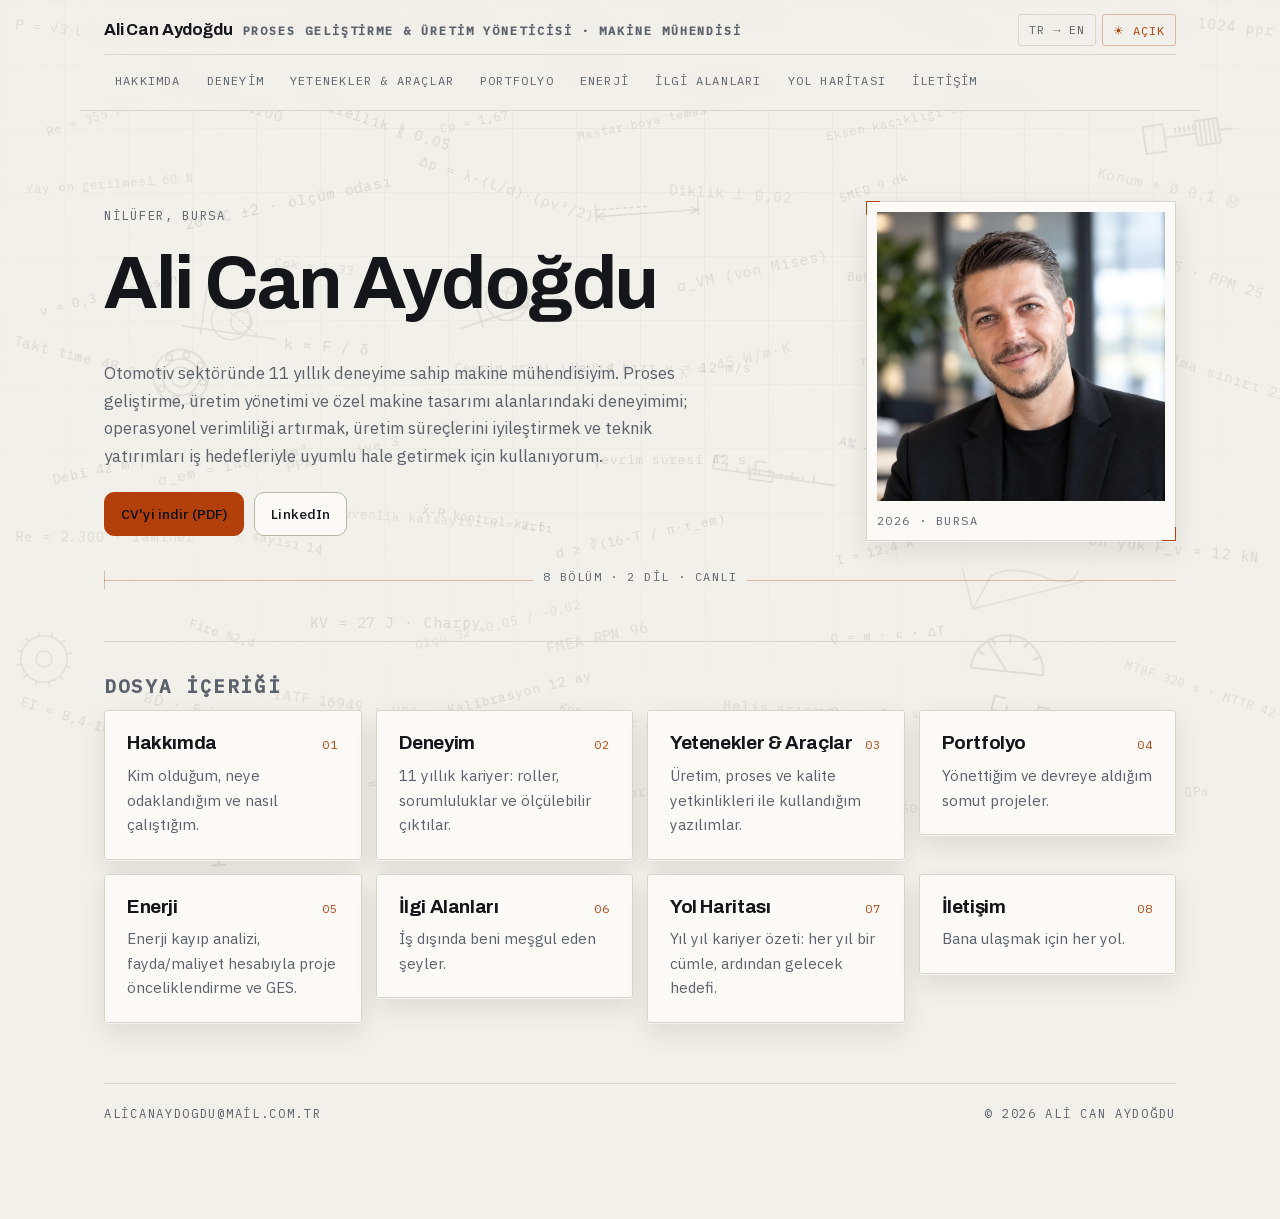
==== commit aa033c63: "CV sitesi yayını" ====
--- a/index.html
+++ b/index.html
@@ -1 +1 @@
-<!DOCTYPE html><!--wUwf7KNebuC1Povq7zzIe--><html lang="tr" data-tema="karanlik"><head><meta charSet="utf-8"/><meta name="viewport" content="width=device-width, initial-scale=1"/><link rel="preload" href="/_next/static/media/1a4aa50920b5315c-s.p.woff2" as="font" crossorigin="" type="font/woff2"/><link rel="preload" href="/_next/static/media/23d669af23d19c95-s.p.woff2" as="font" crossorigin="" type="font/woff2"/><link rel="preload" href="/_next/static/media/26d4368bf94c0ec4-s.p.woff2" as="font" crossorigin="" type="font/woff2"/><link rel="preload" href="/_next/static/media/2801417b65625cf5-s.p.woff2" as="font" crossorigin="" type="font/woff2"/><link rel="preload" href="/_next/static/media/92eeb95d069020cc-s.p.woff2" as="font" crossorigin="" type="font/woff2"/><link rel="preload" href="/_next/static/media/98e207f02528a563-s.p.woff2" as="font" crossorigin="" type="font/woff2"/><link rel="preload" href="/_next/static/media/99dcf268bda04fe5-s.p.woff2" as="font" crossorigin="" type="font/woff2"/><link rel="preload" href="/_next/static/media/d3ebbfd689654d3a-s.p.woff2" as="font" crossorigin="" type="font/woff2"/><link rel="stylesheet" href="/_next/static/css/a824187785ade3a8.css" data-precedence="next"/><link rel="preload" as="script" fetchPriority="low" href="/_next/static/chunks/webpack-0aae440acfa3b4bb.js"/><script src="/_next/static/chunks/4bd1b696-c023c6e3521b1417.js" async=""></script><script src="/_next/static/chunks/255-a7ba4d37dca2f1fa.js" async=""></script><script src="/_next/static/chunks/main-app-0b90527b60f380eb.js" async=""></script><script src="/_next/static/chunks/176-c4a8215ca4d82670.js" async=""></script><script src="/_next/static/chunks/206-5c0bc24a53914f06.js" async=""></script><script src="/_next/static/chunks/app/layout-c74ab268e3fa7f1e.js" async=""></script><script src="/_next/static/chunks/app/not-found-e77cf2601d619c3d.js" async=""></script><script src="/_next/static/chunks/391-8bb4026522bc59e2.js" async=""></script><script src="/_next/static/chunks/app/page-fee8dfbbb01de880.js" async=""></script><meta name="next-size-adjust" content=""/><meta name="theme-color" media="(prefers-color-scheme: dark)" content="#0c0e11"/><meta name="theme-color" media="(prefers-color-scheme: light)" content="#f2f0ea"/><title>Ali Can Aydoğdu — Proses Geliştirme &amp; Üretim Yöneticisi · Makine Mühendisi</title><meta name="description" content="11 yıllık otomotiv deneyimi: proses optimizasyonu, üretim yönetimi ve özel makine tasarımı. Robotik otomasyon hatları, fabrika kurulumları ve güneş enerji santrali projeleri."/><meta name="application-name" content="Ali Can Aydoğdu — CV"/><meta name="author" content="Ali Can Aydoğdu"/><meta name="keywords" content="makine mühendisi,mechanical engineer,proses geliştirme,üretim yönetimi,otomotiv,CAPEX,robotik otomasyon,Bursa,CV,özgeçmiş"/><meta name="robots" content="index, follow"/><meta property="og:title" content="Ali Can Aydoğdu — Proses Geliştirme &amp; Üretim Yöneticisi · Makine Mühendisi"/><meta property="og:description" content="11 yıllık otomotiv deneyimi: proses optimizasyonu, üretim yönetimi ve özel makine tasarımı. Robotik otomasyon hatları, fabrika kurulumları ve güneş enerji santrali projeleri."/><meta property="og:url" content="https://alican-aydogdu.github.io/"/><meta property="og:site_name" content="Ali Can Aydoğdu"/><meta property="og:locale" content="tr_TR"/><meta property="og:image" content="https://alican-aydogdu.github.io/og.jpg"/><meta property="og:image:width" content="1200"/><meta property="og:image:height" content="630"/><meta property="og:image:alt" content="Ali Can Aydoğdu — Proses Geliştirme &amp; Üretim Yöneticisi · Makine Mühendisi"/><meta property="og:locale:alternate" content="en_US"/><meta property="og:type" content="profile"/><meta name="twitter:card" content="summary_large_image"/><meta name="twitter:title" content="Ali Can Aydoğdu — Proses Geliştirme &amp; Üretim Yöneticisi · Makine Mühendisi"/><meta name="twitter:description" content="11 yıllık otomotiv deneyimi: proses optimizasyonu, üretim yönetimi ve özel makine tasarımı. Robotik otomasyon hatları, fabrika kurulumları ve güneş enerji santrali projeleri."/><meta name="twitter:image" content="https://alican-aydogdu.github.io/og.jpg"/><link rel="icon" href="/favicon.svg"/><script src="/_next/static/chunks/polyfills-42372ed130431b0a.js" noModule=""></script></head><body class="__variable_29571e __variable_7dcaba __variable_6cf36b"><div hidden=""><!--$--><!--/$--></div><div class="sembol-katmani" aria-hidden="true"><span class="sembol sembol--genis" style="left:62.6%;top:12.1%;transform:rotate(-12deg) scale(0.8);opacity:0.11399999999999999"><span class="sembol-metin">Eksen kaçıklığı 0,02 mm</span></span><span class="sembol" style="left:87%;top:41.3%;transform:rotate(18deg) scale(0.93);opacity:0.10200000000000001"><span class="sembol-metin">Yorfulma sınırı 210 N/mm²</span></span><span class="sembol sembol--genis" style="left:12.5%;top:2.8%;transform:rotate(-8deg) scale(0.83);opacity:0.132"><span class="sembol-metin">Ra 0,8 · Rz 4</span></span><span class="sembol" style="left:22.8%;top:12.5%;transform:rotate(18deg) scale(0.93);opacity:0.126"><span class="sembol-metin">Paralellik ∥ 0,05</span></span><span class="sembol sembol--genis" style="left:0.5%;top:38.6%;transform:rotate(14deg) scale(0.91);opacity:0.11399999999999999"><span class="sembol-metin">Takt time 48 s</span></span><span class="sembol" style="left:87.4%;top:87.2%;transform:rotate(-4deg) scale(0.82);opacity:0.108"><span class="sembol-metin">G = 81 GPa</span></span><span class="sembol sembol--genis" style="left:30.8%;top:68.4%;transform:rotate(-14deg) scale(0.82);opacity:0.096"><span class="sembol-metin">Ölçü 32 +0,05 / −0,02</span></span><span class="sembol" style="left:23.2%;top:85.6%;transform:rotate(-12deg) scale(0.96);opacity:0.132"><span class="sembol-metin">τ_akma = 0,58·σ_akma</span></span><span class="sembol sembol--genis" style="left:0.5%;top:58.7%;transform:rotate(0deg) scale(0.91);opacity:0.10200000000000001"><span class="sembol-metin">Re = 2.300 · laminer</span></span><span class="sembol" style="left:75.3%;top:40.3%;transform:rotate(-14deg) scale(0.9);opacity:0.10200000000000001"><span class="sembol-metin">Temas oranı ε_α = 1,6</span></span><span class="sembol sembol--genis" style="left:44.7%;top:21.4%;transform:rotate(-4deg) scale(0.8);opacity:0.126"><svg viewBox="0 0 140 30" width="150" height="32" fill="none" stroke="currentColor" stroke-width="1.4" stroke-linecap="round" stroke-linejoin="round"><path d="M10 6 V26"></path><path d="M130 6 V26"></path><path d="M10 20 H130"></path><path d="M19 16 L10 20 L19 24"></path><path d="M121 16 L130 20 L121 24"></path><path d="M10 12 H70" stroke-dasharray="4 4"></path></svg></span><span class="sembol" style="left:85.3%;top:19.9%;transform:rotate(12deg) scale(0.95);opacity:0.096"><span class="sembol-metin">Konum ⌖ Ø 0,1 Ⓜ</span></span><span class="sembol sembol--genis" style="left:33.6%;top:12.5%;transform:rotate(-12deg) scale(0.79);opacity:0.126"><span class="sembol-metin">Cp = 1,67</span></span><span class="sembol" style="left:63.8%;top:88.8%;transform:rotate(-4deg) scale(0.82);opacity:0.12"><span class="sembol-metin">PLC S7-1500 · Profinet</span></span><span class="sembol sembol--genis" style="left:22.1%;top:0.7%;transform:rotate(0deg) scale(0.87);opacity:0.132"><span class="sembol-metin">Modül m = 2 · z₁ = 17</span></span><span class="sembol" style="left:66.4%;top:0.8%;transform:rotate(18deg) scale(0.8);opacity:0.126"><span class="sembol-metin">k = 2.400 W/m²K</span></span><span class="sembol sembol--genis" style="left:14%;top:21.5%;transform:rotate(-12deg) scale(0.97);opacity:0.132"><span class="sembol-metin">20 °C ±2 · ölçüm odası</span></span><span class="sembol" style="left:10.6%;top:58.2%;transform:rotate(12deg) scale(0.82);opacity:0.11399999999999999"><span class="sembol-metin">Kanban kart sayısı 14</span></span><span class="sembol sembol--genis" style="left:34.6%;top:28.5%;transform:rotate(-18deg) scale(0.98);opacity:0.108"><svg viewBox="0 0 120 70" width="120" height="72" fill="none" stroke="currentColor" stroke-width="1.4" stroke-linecap="round" stroke-linejoin="round"><path d="M8 56 H114"></path><path d="M30 6 V62"></path><circle cx="62" cy="42" r="22"></circle><circle cx="74" cy="42" r="12"></circle><path d="M40 20 L96 56" stroke-dasharray="3 3"></path></svg></span><span class="sembol" style="left:45.3%;top:50.1%;transform:rotate(0deg) scale(0.86);opacity:0.126"><span class="sembol-metin">Çevrim süresi 42 s</span></span><span class="sembol sembol--genis" style="left:66.7%;top:39.6%;transform:rotate(6deg) scale(0.88);opacity:0.10200000000000001"><span class="sembol-metin">τ = F / A</span></span><span class="sembol" style="left:74.2%;top:60.5%;transform:rotate(-14deg) scale(0.93);opacity:0.096"><svg viewBox="0 0 140 60" width="140" height="62" fill="none" stroke="currentColor" stroke-width="1.4" stroke-linecap="round" stroke-linejoin="round"><path d="M12 8 V52 H136"></path><path d="M12 52 L40 22"></path><path d="M40 22 C46 21 52 20 58 21"></path><path d="M58 21 C74 24 86 30 96 38"></path><path d="M96 38 C104 44 110 47 116 48"></path><path d="M116 48 C122 49 128 46 132 40"></path><path d="M40 22 H44" stroke-dasharray="3 3"></path></svg></span><span class="sembol sembol--genis" style="left:34%;top:76%;transform:rotate(-14deg) scale(0.88);opacity:0.132"><span class="sembol-metin">Kalibrasyon 12 ay</span></span><span class="sembol" style="left:85.8%;top:76%;transform:rotate(18deg) scale(0.8);opacity:0.10200000000000001"><span class="sembol-metin">MTBF 320 s · MTTR 42 dk</span></span><span class="sembol sembol--genis" style="left:83.7%;top:47.3%;transform:rotate(-4deg) scale(0.86);opacity:0.12"><span class="sembol-metin">σ-ε eğrisi</span></span><span class="sembol" style="left:63.4%;top:59%;transform:rotate(-14deg) scale(0.8);opacity:0.126"><span class="sembol-metin">I = 12,4 A · U = 400 V</span></span><span class="sembol sembol--genis" style="left:75.5%;top:49.1%;transform:rotate(0deg) scale(0.82);opacity:0.126"><span class="sembol-metin">τ = 16·T / (π·d³)</span></span><span class="sembol" style="left:42.6%;top:86.5%;transform:rotate(-8deg) scale(0.91);opacity:0.108"><span class="sembol-metin">Rulman ömrü L10 = 8.000 s</span></span><span class="sembol sembol--genis" style="left:43.2%;top:12.3%;transform:rotate(-12deg) scale(0.78);opacity:0.12"><span class="sembol-metin">Mastar boya temas %80</span></span><span class="sembol" style="left:3.4%;top:51%;transform:rotate(-12deg) scale(0.89);opacity:0.12"><span class="sembol-metin">Debi 42 m³/sa</span></span><span class="sembol sembol--genis" style="left:42.4%;top:69.9%;transform:rotate(-12deg) scale(0.96);opacity:0.108"><span class="sembol-metin">FMEA RPN 96</span></span><span class="sembol" style="left:31.9%;top:20%;transform:rotate(18deg) scale(0.92);opacity:0.12"><span class="sembol-metin">Δp = λ·(L/d)·(ρv²/2)</span></span><span class="sembol sembol--genis" style="left:13.9%;top:69.4%;transform:rotate(18deg) scale(0.78);opacity:0.132"><span class="sembol-metin">Fire %2,4</span></span><span class="sembol" style="left:12%;top:50.7%;transform:rotate(-12deg) scale(0.97);opacity:0.10200000000000001"><span class="sembol-metin">σ_em = 140 N/mm²</span></span><span class="sembol sembol--genis" style="left:0.5%;top:2.6%;transform:rotate(6deg) scale(0.89);opacity:0.108"><span class="sembol-metin">P = √3·U·I·cos φ</span></span><span class="sembol" style="left:53%;top:86.2%;transform:rotate(4deg) scale(0.82);opacity:0.126"><span class="sembol-metin">M_b = F · l</span></span><span class="sembol sembol--genis" style="left:23.9%;top:68.2%;transform:rotate(0deg) scale(0.96);opacity:0.132"><span class="sembol-metin">KV = 27 J · Charpy</span></span><span class="sembol" style="left:62.6%;top:78.3%;transform:rotate(0deg) scale(0.79);opacity:0.108"><span class="sembol-metin">SPC n = 5 / saat</span></span><span class="sembol sembol--genis" style="left:34.1%;top:39.9%;transform:rotate(0deg) scale(0.81);opacity:0.11399999999999999"><span class="sembol-metin">Çevrim oranı i = 2,4</span></span><span class="sembol" style="left:64.8%;top:19.9%;transform:rotate(-18deg) scale(0.8);opacity:0.126"><span class="sembol-metin">SMED 9 dk</span></span><span class="sembol sembol--genis" style="left:55.8%;top:78%;transform:rotate(4deg) scale(0.9);opacity:0.10200000000000001"><span class="sembol-metin">Helis açısı β = 15°</span></span><span class="sembol" style="left:22%;top:37.6%;transform:rotate(4deg) scale(0.96);opacity:0.132"><span class="sembol-metin">k = F / δ</span></span><span class="sembol sembol--genis" style="left:24.4%;top:56.8%;transform:rotate(4deg) scale(0.82);opacity:0.10200000000000001"><span class="sembol-metin">Güvenlik katsayısı n = 2,5</span></span><span class="sembol" style="left:12.5%;top:10%;transform:rotate(18deg) scale(0.96);opacity:0.11399999999999999"><span class="sembol-metin">EOL test %100</span></span><span class="sembol sembol--genis" style="left:13.8%;top:88.4%;transform:rotate(-4deg) scale(0.95);opacity:0.132"><svg viewBox="0 0 60 60" width="80" height="80" fill="none" stroke="currentColor" stroke-width="1.4" stroke-linecap="round" stroke-linejoin="round"><circle cx="30" cy="22" r="17"></circle><path d="M30 5 L30 9"></path><path d="M45 9 L42 12"></path><path d="M15 9 L18 12"></path><path d="M47 22 L43 22"></path><path d="M13 22 L17 22"></path><path d="M30 22 L39 12"></path><path d="M30 22 L22 16"></path><path d="M30 39 V53"></path><path d="M25 53 H35"></path></svg></span><span class="sembol" style="left:2.6%;top:12.1%;transform:rotate(-18deg) scale(0.82);opacity:0.108"><span class="sembol-metin">Re = 355 MPa</span></span><span class="sembol sembol--genis" style="left:76.3%;top:77.4%;transform:rotate(14deg) scale(0.95);opacity:0.132"><svg viewBox="0 0 120 40" width="150" height="50" fill="none" stroke="currentColor" stroke-width="1.4" stroke-linecap="round" stroke-linejoin="round"><path d="M8 22 H112"></path><path d="M20 22 V16"></path><path d="M30 22 V18.5"></path><path d="M40 22 V16"></path><path d="M50 22 V18.5"></path><path d="M60 22 V16"></path><path d="M70 22 V18.5"></path><path d="M80 22 V16"></path><path d="M90 22 V18.5"></path><path d="M100 22 V16"></path><path d="M8 22 V10 H17"></path><path d="M46 22 V10 H55"></path><path d="M42 18 H63 V27 H42 Z"></path><path d="M112 22 H119"></path><path d="M63 20 H86"></path></svg></span><span class="sembol" style="left:31.8%;top:0.5%;transform:rotate(6deg) scale(0.8);opacity:0.132"><span class="sembol-metin">C/P = 6,2</span></span><span class="sembol sembol--genis" style="left:51.9%;top:0.9%;transform:rotate(-4deg) scale(0.94);opacity:0.11399999999999999"><span class="sembol-metin">cos φ = 0,92</span></span><span class="sembol" style="left:63.9%;top:69.5%;transform:rotate(-4deg) scale(0.82);opacity:0.126"><span class="sembol-metin">Q = m · c · ΔT</span></span><span class="sembol sembol--genis" style="left:52.6%;top:29.1%;transform:rotate(-12deg) scale(0.97);opacity:0.108"><span class="sembol-metin">σ_VM (von Mises)</span></span><span class="sembol" style="left:11.1%;top:77.8%;transform:rotate(14deg) scale(0.98);opacity:0.12"><span class="sembol-metin">8D · 5 Why</span></span><span class="sembol sembol--genis" style="left:53.2%;top:8.7%;transform:rotate(0deg) scale(0.82);opacity:0.108"><span class="sembol-metin">σ = M / W</span></span><span class="sembol" style="left:51.9%;top:20.6%;transform:rotate(4deg) scale(0.93);opacity:0.108"><span class="sembol-metin">Diklik ⊥ 0,02</span></span><span class="sembol sembol--genis" style="left:74.8%;top:22.1%;transform:rotate(-12deg) scale(0.86);opacity:0.12"><svg viewBox="0 0 60 60" width="80" height="80" fill="none" stroke="currentColor" stroke-width="1.4" stroke-linecap="round" stroke-linejoin="round"><circle cx="30" cy="22" r="17"></circle><path d="M30 5 L30 9"></path><path d="M45 9 L42 12"></path><path d="M15 9 L18 12"></path><path d="M47 22 L43 22"></path><path d="M13 22 L17 22"></path><path d="M30 22 L39 12"></path><path d="M30 22 L22 16"></path><path d="M30 39 V53"></path><path d="M25 53 H35"></path></svg></span><span class="sembol" style="left:31.5%;top:56.8%;transform:rotate(8deg) scale(0.78);opacity:0.132"><span class="sembol-metin">X̄-R kontrol kartı</span></span><span class="sembol sembol--genis" style="left:75.3%;top:69.1%;transform:rotate(6deg) scale(0.93);opacity:0.10200000000000001"><svg viewBox="0 0 60 40" width="90" height="60" fill="none" stroke="currentColor" stroke-width="1.4" stroke-linecap="round" stroke-linejoin="round"><path d="M4 34 A26 26 0 0 1 56 34"></path><path d="M4 34 H56"></path><path d="M7.5 21.0 L11.8 23.5"></path><path d="M17.0 11.5 L19.5 15.8"></path><path d="M30.0 8.0 L30.0 13.0"></path><path d="M43.0 11.5 L40.5 15.8"></path><path d="M52.5 21.0 L48.2 23.5"></path><path d="M30 34 L14 14"></path></svg></span><span class="sembol" style="left:11.2%;top:37.7%;transform:rotate(14deg) scale(0.96);opacity:0.12"><svg viewBox="0 0 80 80" width="76" height="76" fill="none" stroke="currentColor" stroke-width="1.4" stroke-linecap="round" stroke-linejoin="round"><circle cx="40" cy="40" r="30"></circle><circle cx="40" cy="40" r="20"></circle><circle cx="40" cy="40" r="11"></circle><circle cx="65.0" cy="40.0" r="3.4"></circle><circle cx="57.7" cy="57.7" r="3.4"></circle><circle cx="40.0" cy="65.0" r="3.4"></circle><circle cx="22.3" cy="57.7" r="3.4"></circle><circle cx="15.0" cy="40.0" r="3.4"></circle><circle cx="22.3" cy="22.3" r="3.4"></circle><circle cx="40.0" cy="15.0" r="3.4"></circle><circle cx="57.7" cy="22.3" r="3.4"></circle></svg></span><span class="sembol sembol--genis" style="left:84.8%;top:60%;transform:rotate(6deg) scale(0.96);opacity:0.12"><span class="sembol-metin">Ön yük F_v = 12 kN</span></span><span class="sembol" style="left:74.2%;top:10.2%;transform:rotate(8deg) scale(0.92);opacity:0.12"><span class="sembol-metin">OEE = %86</span></span><span class="sembol sembol--genis" style="left:20.7%;top:77.5%;transform:rotate(8deg) scale(0.92);opacity:0.10200000000000001"><span class="sembol-metin">IATF 16949 · VDA 6.3</span></span><span class="sembol" style="left:86.2%;top:29%;transform:rotate(18deg) scale(0.95);opacity:0.108"><span class="sembol-metin">AQL 0,65 · PPM 25</span></span><span class="sembol sembol--genis" style="left:21.4%;top:48.7%;transform:rotate(-14deg) scale(0.9);opacity:0.108"><span class="sembol-metin">PPAP seviye 3 · APQP</span></span><span class="sembol" style="left:74.9%;top:87.2%;transform:rotate(-4deg) scale(0.88);opacity:0.132"><span class="sembol-metin">Sıkma torku 45 Nm ±10%</span></span><span class="sembol sembol--genis" style="left:87.4%;top:11.8%;transform:rotate(-8deg) scale(0.91);opacity:0.108"><svg viewBox="0 0 120 44" width="150" height="55" fill="none" stroke="currentColor" stroke-width="1.4" stroke-linecap="round" stroke-linejoin="round"><path d="M34 10 H16 V34 H34"></path><path d="M34 13 V31"></path><path d="M34 22 H62"></path><path d="M62 11 H82 V33 H62 Z"></path><path d="M66 11 V33"></path><path d="M70 11 V33"></path><path d="M74 11 V33"></path><path d="M78 11 V33"></path><path d="M82 22 H94"></path><path d="M44 15 V19"></path><path d="M48 15 V19"></path><path d="M52 15 V19"></path><path d="M56 15 V19"></path><path d="M60 15 V19"></path></svg></span><span class="sembol" style="left:64.6%;top:30.3%;transform:rotate(4deg) scale(0.8);opacity:0.132"><span class="sembol-metin">Buhar 6 bar / 165 °C</span></span><span class="sembol sembol--genis" style="left:0.5%;top:19.4%;transform:rotate(-4deg) scale(0.81);opacity:0.096"><span class="sembol-metin">Yay ön gerilmesi 60 N</span></span><span class="sembol" style="left:42.3%;top:58.5%;transform:rotate(-12deg) scale(0.87);opacity:0.126"><span class="sembol-metin">d ≥ ∛(16·T / π·τ_em)</span></span><span class="sembol sembol--genis" style="left:54.3%;top:49.9%;transform:rotate(8deg) scale(0.88);opacity:0.10200000000000001"><svg viewBox="0 0 120 40" width="150" height="50" fill="none" stroke="currentColor" stroke-width="1.4" stroke-linecap="round" stroke-linejoin="round"><path d="M8 22 H112"></path><path d="M20 22 V16"></path><path d="M30 22 V18.5"></path><path d="M40 22 V16"></path><path d="M50 22 V18.5"></path><path d="M60 22 V16"></path><path d="M70 22 V18.5"></path><path d="M80 22 V16"></path><path d="M90 22 V18.5"></path><path d="M100 22 V16"></path><path d="M8 22 V10 H17"></path><path d="M46 22 V10 H55"></path><path d="M42 18 H63 V27 H42 Z"></path><path d="M112 22 H119"></path><path d="M63 20 H86"></path></svg></span><span class="sembol" style="left:0.5%;top:69%;transform:rotate(-12deg) scale(0.94);opacity:0.10200000000000001"><svg viewBox="0 0 80 80" width="76" height="76" fill="none" stroke="currentColor" stroke-width="1.4" stroke-linecap="round" stroke-linejoin="round"><circle cx="40" cy="40" r="26"></circle><circle cx="40" cy="40" r="9"></circle><path d="M66.0 40.0 L71.0 40.0"></path><path d="M62.5 53.0 L66.8 55.5"></path><path d="M53.0 62.5 L55.5 66.8"></path><path d="M40.0 66.0 L40.0 71.0"></path><path d="M27.0 62.5 L24.5 66.8"></path><path d="M17.5 53.0 L13.2 55.5"></path><path d="M14.0 40.0 L9.0 40.0"></path><path d="M17.5 27.0 L13.2 24.5"></path><path d="M27.0 17.5 L24.5 13.2"></path><path d="M40.0 14.0 L40.0 9.0"></path><path d="M53.0 17.5 L55.5 13.2"></path><path d="M62.5 27.0 L66.8 24.5"></path></svg></span><span class="sembol sembol--genis" style="left:0.5%;top:79.6%;transform:rotate(18deg) scale(0.87);opacity:0.12"><span class="sembol-metin">EI = 8,4·10⁶ N·mm²</span></span><span class="sembol" style="left:42.3%;top:79.2%;transform:rotate(12deg) scale(0.81);opacity:0.11399999999999999"><span class="sembol-metin">Komparatör 0,01 mm</span></span><span class="sembol sembol--genis" style="left:1.9%;top:31.8%;transform:rotate(-14deg) scale(0.84);opacity:0.132"><span class="sembol-metin">ν = 0,3 · Poisson</span></span><span class="sembol" style="left:87.4%;top:1.5%;transform:rotate(6deg) scale(0.96);opacity:0.11399999999999999"><span class="sembol-metin">Encoder 1024 ppr</span></span><span class="sembol sembol--genis" style="left:34.3%;top:87.6%;transform:rotate(-8deg) scale(0.93);opacity:0.11399999999999999"><span class="sembol-metin">α = 11,7·10⁻⁶ 1/K</span></span><span class="sembol" style="left:64.3%;top:50%;transform:rotate(14deg) scale(0.84);opacity:0.132"><span class="sembol-metin">A% = 22 · süneklik</span></span><span class="sembol sembol--genis" style="left:43.5%;top:39.9%;transform:rotate(0deg) scale(0.87);opacity:0.126"><span class="sembol-metin">Kayış hızı v = 12 m/s</span></span><span class="sembol" style="left:42.5%;top:0.5%;transform:rotate(4deg) scale(0.96);opacity:0.096"><svg viewBox="0 0 80 80" width="76" height="76" fill="none" stroke="currentColor" stroke-width="1.4" stroke-linecap="round" stroke-linejoin="round"><circle cx="40" cy="40" r="30"></circle><circle cx="40" cy="40" r="20"></circle><circle cx="40" cy="40" r="11"></circle><circle cx="65.0" cy="40.0" r="3.4"></circle><circle cx="57.7" cy="57.7" r="3.4"></circle><circle cx="40.0" cy="65.0" r="3.4"></circle><circle cx="22.3" cy="57.7" r="3.4"></circle><circle cx="15.0" cy="40.0" r="3.4"></circle><circle cx="22.3" cy="22.3" r="3.4"></circle><circle cx="40.0" cy="15.0" r="3.4"></circle><circle cx="57.7" cy="22.3" r="3.4"></circle></svg></span><span class="sembol sembol--genis" style="left:20.7%;top:28.7%;transform:rotate(6deg) scale(0.81);opacity:0.10200000000000001"><span class="sembol-metin">Cpk = 1,33</span></span><span class="sembol" style="left:73.2%;top:0.6%;transform:rotate(18deg) scale(0.87);opacity:0.096"><span class="sembol-metin">δ = F·l³ / (3·E·I)</span></span><span class="sembol sembol--genis" style="left:52.7%;top:39.1%;transform:rotate(-14deg) scale(0.97);opacity:0.096"><span class="sembol-metin">λ = 45 W/m·K</span></span><span class="sembol" style="left:13.3%;top:30.9%;transform:rotate(8deg) scale(0.88);opacity:0.108"><svg viewBox="0 0 120 70" width="120" height="72" fill="none" stroke="currentColor" stroke-width="1.4" stroke-linecap="round" stroke-linejoin="round"><path d="M8 56 H114"></path><path d="M30 6 V62"></path><circle cx="62" cy="42" r="22"></circle><circle cx="74" cy="42" r="12"></circle><path d="M40 20 L96 56" stroke-dasharray="3 3"></path></svg></span></div><div class="kabuk"><header class="ustbar"><a class="marka" href="/">Ali Can Aydoğdu<span>Proses Geliştirme &amp; Üretim Yöneticisi · Makine Mühendisi</span></a><nav class="ust-nav" aria-label="Bölümler"><a data-aktif="0" href="/hakkimda/">Hakkımda</a><a data-aktif="0" href="/deneyim/">Deneyim</a><a data-aktif="0" href="/yetenekler/">Yetenekler &amp; Araçlar</a><a data-aktif="0" href="/portfolyo/">Portfolyo</a><a data-aktif="0" href="/enerji/">Enerji</a><a data-aktif="0" href="/ilgi/">İlgi Alanları</a><a data-aktif="0" href="/yol-haritasi/">Yol Haritası</a><a data-aktif="0" href="/iletisim/">İletişim</a></nav><div class="anahtarlar"><button type="button" class="anahtar" data-acik="0" aria-label="Dili değiştir (TR → EN)">TR → EN</button><button type="button" class="anahtar" data-acik="0" aria-label="Temayı değiştir">☾ Koyu</button></div></header><main><section class="sayfa-giris"><div class="kahraman"><div class="kahraman-izgara"><div><div class="etiket mono" style="opacity:0;transform:translateY(18px)">Nilüfer, Bursa</div><h1 style="opacity:0;transform:translateY(18px)">Ali Can Aydoğdu</h1><p class="kahraman-ozet" style="opacity:0;transform:translateY(18px)">Otomotiv sektöründe 11 yıllık deneyime sahip makine mühendisiyim. Proses geliştirme, üretim yönetimi ve özel makine tasarımı alanlarındaki deneyimimi; operasyonel verimliliği artırmak, üretim süreçlerini iyileştirmek ve teknik yatırımları iş hedefleriyle uyumlu hale getirmek için kullanıyorum.</p><div class="kahraman-baglantilar" style="opacity:0;transform:translateY(18px)"><a class="dugme dugme--birincil" href="/AliCanAydogdu-CV-TR.pdf" download="">CV&#x27;yi indir (PDF)</a><a class="dugme" href="https://www.linkedin.com/in/ali-can-aydogdu-9501ba98" target="_blank" rel="me noopener noreferrer">LinkedIn</a></div></div><div class="portre" style="opacity:0;transform:translateY(18px)"><picture><source srcSet="/portre.webp" type="image/webp"/><img src="/portre.jpg" alt="Ali Can Aydoğdu — Proses Geliştirme &amp; Üretim Yöneticisi · Makine Mühendisi" width="900" height="900"/></picture><div class="portre-alt"><span>2026 · Bursa</span></div></div></div><div class="olcu" aria-hidden="true" style="opacity:0;transform:translateY(18px)"><span class="olcu-deger">8 bölüm · 2 dil · canlı</span></div></div><h3 style="margin:34px 0 14px" class="mono">Dosya içeriği</h3><div class="izgara izgara-3"><div style="opacity:0;transform:translateY(18px)"><a class="kart kart-baglanti" href="/hakkimda/"><div class="kart-baslik"><h3>Hakkımda</h3><span class="kod">01</span></div><p>Kim olduğum, neye odaklandığım ve nasıl çalıştığım.</p></a></div><div style="opacity:0;transform:translateY(18px)"><a class="kart kart-baglanti" href="/deneyim/"><div class="kart-baslik"><h3>Deneyim</h3><span class="kod">02</span></div><p>11 yıllık kariyer: roller, sorumluluklar ve ölçülebilir çıktılar.</p></a></div><div style="opacity:0;transform:translateY(18px)"><a class="kart kart-baglanti" href="/yetenekler/"><div class="kart-baslik"><h3>Yetenekler &amp; Araçlar</h3><span class="kod">03</span></div><p>Üretim, proses ve kalite yetkinlikleri ile kullandığım yazılımlar.</p></a></div><div style="opacity:0;transform:translateY(18px)"><a class="kart kart-baglanti" href="/portfolyo/"><div class="kart-baslik"><h3>Portfolyo</h3><span class="kod">04</span></div><p>Yönettiğim ve devreye aldığım somut projeler.</p></a></div><div style="opacity:0;transform:translateY(18px)"><a class="kart kart-baglanti" href="/enerji/"><div class="kart-baslik"><h3>Enerji</h3><span class="kod">05</span></div><p>Enerji kayıp analizi, fayda/maliyet hesabıyla proje önceliklendirme ve GES.</p></a></div><div style="opacity:0;transform:translateY(18px)"><a class="kart kart-baglanti" href="/ilgi/"><div class="kart-baslik"><h3>İlgi Alanları</h3><span class="kod">06</span></div><p>İş dışında beni meşgul eden şeyler.</p></a></div><div style="opacity:0;transform:translateY(18px)"><a class="kart kart-baglanti" href="/yol-haritasi/"><div class="kart-baslik"><h3>Yol Haritası</h3><span class="kod">07</span></div><p>Yıl yıl kariyer özeti: her yıl bir cümle, ardından gelecek hedefi.</p></a></div><div style="opacity:0;transform:translateY(18px)"><a class="kart kart-baglanti" href="/iletisim/"><div class="kart-baslik"><h3>İletişim</h3><span class="kod">08</span></div><p>Bana ulaşmak için her yol.</p></a></div></div><div class="gorunum " data-gorundu="0" style="transition-delay:60ms"><div class="altbilgi"><span class="mono">alicanaydogdu@mail.com.tr</span><span class="mono">© <!-- -->2026<!-- --> <!-- -->Ali Can Aydoğdu</span></div></div></section><!--$--><!--/$--></main></div><script src="/_next/static/chunks/webpack-0aae440acfa3b4bb.js" id="_R_" async=""></script><script>(self.__next_f=self.__next_f||[]).push([0])</script><script>self.__next_f.push([1,"1:\"$Sreact.fragment\"\n2:I[206,[\"176\",\"static/chunks/176-c4a8215ca4d82670.js\",\"206\",\"static/chunks/206-5c0bc24a53914f06.js\",\"177\",\"static/chunks/app/layout-c74ab268e3fa7f1e.js\"],\"Saglayici\"]\n48:I[7150,[],\"\"]\n:HL[\"/_next/static/media/1a4aa50920b5315c-s.p.woff2\",\"font\",{\"crossOrigin\":\"\",\"type\":\"font/woff2\"}]\n:HL[\"/_next/static/media/23d669af23d19c95-s.p.woff2\",\"font\",{\"crossOrigin\":\"\",\"type\":\"font/woff2\"}]\n:HL[\"/_next/static/media/26d4368bf94c0ec4-s.p.woff2\",\"font\",{\"crossOrigin\":\"\",\"type\":\"font/woff2\"}]\n:HL[\"/_next/static/media/2801417b65625cf5-s.p.woff2\",\"font\",{\"crossOrigin\":\"\",\"type\":\"font/woff2\"}]\n:HL[\"/_next/static/media/92eeb95d069020cc-s.p.woff2\",\"font\",{\"crossOrigin\":\"\",\"type\":\"font/woff2\"}]\n:HL[\"/_next/static/media/98e207f02528a563-s.p.woff2\",\"font\",{\"crossOrigin\":\"\",\"type\":\"font/woff2\"}]\n:HL[\"/_next/static/media/99dcf268bda04fe5-s.p.woff2\",\"font\",{\"crossOrigin\":\"\",\"type\":\"font/woff2\"}]\n:HL[\"/_next/static/media/d3ebbfd689654d3a-s.p.woff2\",\"font\",{\"crossOrigin\":\"\",\"type\":\"font/woff2\"}]\n:HL[\"/_next/static/css/a824187785ade3a8.css\",\"style\"]\n"])</script><script>self.__next_f.push([1,"0:{\"P\":null,\"b\":\"wUwf7KNebuC1Povq7zzIe\",\"p\":\"\",\"c\":[\"\",\"\"],\"i\":false,\"f\":[[[\"\",{\"children\":[\"__PAGE__\",{}]},\"$undefined\",\"$undefined\",true],[\"\",[\"$\",\"$1\",\"c\",{\"children\":[[[\"$\",\"link\",\"0\",{\"rel\":\"stylesheet\",\"href\":\"/_next/static/css/a824187785ade3a8.css\",\"precedence\":\"next\",\"crossOrigin\":\"$undefined\",\"nonce\":\"$undefined\"}]],[\"$\",\"html\",null,{\"lang\":\"tr\",\"data-tema\":\"karanlik\",\"suppressHydrationWarning\":true,\"children\":[\"$\",\"body\",null,{\"className\":\"__variable_29571e __variable_7dcaba __variable_6cf36b\",\"children\":[\"$\",\"$L2\",null,{\"children\":[[\"$\",\"div\",null,{\"className\":\"sembol-katmani\",\"aria-hidden\":\"true\",\"children\":[[\"$\",\"span\",\"0\",{\"className\":\"sembol sembol--genis\",\"style\":{\"left\":\"62.6%\",\"top\":\"12.1%\",\"transform\":\"rotate(-12deg) scale(0.8)\",\"opacity\":0.11399999999999999},\"children\":[\"$\",\"span\",null,{\"className\":\"sembol-metin\",\"children\":\"Eksen kaçıklığı 0,02 mm\"}]}],[\"$\",\"span\",\"1\",{\"className\":\"sembol\",\"style\":{\"left\":\"87%\",\"top\":\"41.3%\",\"transform\":\"rotate(18deg) scale(0.93)\",\"opacity\":0.10200000000000001},\"children\":[\"$\",\"span\",null,{\"className\":\"sembol-metin\",\"children\":\"Yorfulma sınırı 210 N/mm²\"}]}],[\"$\",\"span\",\"2\",{\"className\":\"sembol sembol--genis\",\"style\":{\"left\":\"12.5%\",\"top\":\"2.8%\",\"transform\":\"rotate(-8deg) scale(0.83)\",\"opacity\":0.132},\"children\":[\"$\",\"span\",null,{\"className\":\"sembol-metin\",\"children\":\"Ra 0,8 · Rz 4\"}]}],[\"$\",\"span\",\"3\",{\"className\":\"sembol\",\"style\":{\"left\":\"22.8%\",\"top\":\"12.5%\",\"transform\":\"rotate(18deg) scale(0.93)\",\"opacity\":0.126},\"children\":[\"$\",\"span\",null,{\"className\":\"sembol-metin\",\"children\":\"Paralellik ∥ 0,05\"}]}],[\"$\",\"span\",\"4\",{\"className\":\"sembol sembol--genis\",\"style\":{\"left\":\"0.5%\",\"top\":\"38.6%\",\"transform\":\"rotate(14deg) scale(0.91)\",\"opacity\":0.11399999999999999},\"children\":[\"$\",\"span\",null,{\"className\":\"sembol-metin\",\"children\":\"Takt time 48 s\"}]}],[\"$\",\"span\",\"5\",{\"className\":\"sembol\",\"style\":{\"left\":\"87.4%\",\"top\":\"87.2%\",\"transform\":\"rotate(-4deg) scale(0.82)\",\"opacity\":0.108},\"children\":[\"$\",\"span\",null,{\"className\":\"sembol-metin\",\"children\":\"G = 81 GPa\"}]}],[\"$\",\"span\",\"6\",{\"className\":\"sembol sembol--genis\",\"style\":{\"left\":\"30.8%\",\"top\":\"68.4%\",\"transform\":\"rotate(-14deg) scale(0.82)\",\"opacity\":0.096},\"children\":[\"$\",\"span\",null,{\"className\":\"sembol-metin\",\"children\":\"Ölçü 32 +0,05 / −0,02\"}]}],[\"$\",\"span\",\"7\",{\"className\":\"sembol\",\"style\":{\"left\":\"23.2%\",\"top\":\"85.6%\",\"transform\":\"rotate(-12deg) scale(0.96)\",\"opacity\":0.132},\"children\":[\"$\",\"span\",null,{\"className\":\"sembol-metin\",\"children\":\"τ_akma = 0,58·σ_akma\"}]}],[\"$\",\"span\",\"8\",{\"className\":\"sembol sembol--genis\",\"style\":{\"left\":\"0.5%\",\"top\":\"58.7%\",\"transform\":\"rotate(0deg) scale(0.91)\",\"opacity\":0.10200000000000001},\"children\":[\"$\",\"span\",null,{\"className\":\"sembol-metin\",\"children\":\"Re = 2.300 · laminer\"}]}],[\"$\",\"span\",\"9\",{\"className\":\"sembol\",\"style\":{\"left\":\"75.3%\",\"top\":\"40.3%\",\"transform\":\"rotate(-14deg) scale(0.9)\",\"opacity\":0.10200000000000001},\"children\":[\"$\",\"span\",null,{\"className\":\"sembol-metin\",\"children\":\"Temas oranı ε_α = 1,6\"}]}],[\"$\",\"span\",\"10\",{\"className\":\"sembol sembol--genis\",\"style\":{\"left\":\"44.7%\",\"top\":\"21.4%\",\"transform\":\"rotate(-4deg) scale(0.8)\",\"opacity\":0.126},\"children\":[\"$\",\"svg\",null,{\"viewBox\":\"0 0 140 30\",\"width\":\"150\",\"height\":\"32\",\"fill\":\"none\",\"stroke\":\"currentColor\",\"strokeWidth\":1.4,\"strokeLinecap\":\"round\",\"strokeLinejoin\":\"round\",\"children\":[[\"$\",\"path\",null,{\"d\":\"M10 6 V26\"}],[\"$\",\"path\",null,{\"d\":\"M130 6 V26\"}],[\"$\",\"path\",null,{\"d\":\"M10 20 H130\"}],[\"$\",\"path\",null,{\"d\":\"M19 16 L10 20 L19 24\"}],[\"$\",\"path\",null,{\"d\":\"M121 16 L130 20 L121 24\"}],[\"$\",\"path\",null,{\"d\":\"M10 12 H70\",\"strokeDasharray\":\"4 4\"}]]}]}],[\"$\",\"span\",\"11\",{\"className\":\"sembol\",\"style\":{\"left\":\"85.3%\",\"top\":\"19.9%\",\"transform\":\"rotate(12deg) scale(0.95)\",\"opacity\":0.096},\"children\":[\"$\",\"span\",null,{\"className\":\"sembol-metin\",\"children\":\"Konum ⌖ Ø 0,1 Ⓜ\"}]}],[\"$\",\"span\",\"12\",{\"className\":\"sembol sembol--genis\",\"style\":{\"left\":\"33.6%\",\"top\":\"12.5%\",\"transform\":\"rotate(-12deg) scale(0.79)\",\"opacity\":0.126},\"children\":[\"$\",\"span\",null,{\"className\":\"sembol-metin\",\"children\":\"Cp = 1,67\"}]}],[\"$\",\"span\",\"13\",{\"className\":\"sembol\",\"style\":{\"left\":\"63.8%\",\"top\":\"88.8%\",\"transform\":\"rotate(-4deg) scale(0.82)\",\"opacity\":0.12},\"children\":[\"$\",\"span\",null,{\"className\":\"sembol-metin\",\"children\":\"PLC S7-1500 · Profinet\"}]}],[\"$\",\"span\",\"14\",{\"className\":\"sembol sembol--genis\",\"style\":{\"left\":\"22.1%\",\"top\":\"0.7%\",\"transform\":\"rotate(0deg) scale(0.87)\",\"opacity\":0.132},\"children\":[\"$\",\"span\",null,{\"className\":\"sembol-metin\",\"children\":\"Modül m = 2 · z₁ = 17\"}]}],[\"$\",\"span\",\"15\",{\"className\":\"sembol\",\"style\":{\"left\":\"66.4%\",\"top\":\"0.8%\",\"transform\":\"rotate(18deg) scale(0.8)\",\"opacity\":0.126},\"children\":[\"$\",\"span\",null,{\"className\":\"sembol-metin\",\"children\":\"k = 2.400 W/m²K\"}]}],[\"$\",\"span\",\"16\",{\"className\":\"sembol sembol--genis\",\"style\":{\"left\":\"14%\",\"top\":\"21.5%\",\"transform\":\"rotate(-12deg) scale(0.97)\",\"opacity\":0.132},\"children\":\"$L3\"}],\"$L4\",\"$L5\",\"$L6\",\"$L7\",\"$L8\",\"$L9\",\"$La\",\"$Lb\",\"$Lc\",\"$Ld\",\"$Le\",\"$Lf\",\"$L10\",\"$L11\",\"$L12\",\"$L13\",\"$L14\",\"$L15\",\"$L16\",\"$L17\",\"$L18\",\"$L19\",\"$L1a\",\"$L1b\",\"$L1c\",\"$L1d\",\"$L1e\",\"$L1f\",\"$L20\",\"$L21\",\"$L22\",\"$L23\",\"$L24\",\"$L25\",\"$L26\",\"$L27\",\"$L28\",\"$L29\",\"$L2a\",\"$L2b\",\"$L2c\",\"$L2d\",\"$L2e\",\"$L2f\",\"$L30\",\"$L31\",\"$L32\",\"$L33\",\"$L34\",\"$L35\",\"$L36\",\"$L37\",\"$L38\",\"$L39\",\"$L3a\",\"$L3b\",\"$L3c\",\"$L3d\",\"$L3e\",\"$L3f\",\"$L40\",\"$L41\",\"$L42\",\"$L43\",\"$L44\"]}],\"$L45\"]}]}]}]]}],{\"children\":[\"__PAGE__\",\"$L46\",{},null,false]},null,false],\"$L47\",false]],\"m\":\"$undefined\",\"G\":[\"$48\",[]],\"s\":false,\"S\":true}\n"])</script><script>self.__next_f.push([1,"49:I[2373,[\"176\",\"static/chunks/176-c4a8215ca4d82670.js\",\"206\",\"static/chunks/206-5c0bc24a53914f06.js\",\"177\",\"static/chunks/app/layout-c74ab268e3fa7f1e.js\"],\"default\"]\n4a:I[9766,[],\"\"]\n4b:I[8924,[],\"\"]\n4c:I[3293,[\"176\",\"static/chunks/176-c4a8215ca4d82670.js\",\"206\",\"static/chunks/206-5c0bc24a53914f06.js\",\"345\",\"static/chunks/app/not-found-e77cf2601d619c3d.js\"],\"default\"]\n4d:I[4112,[\"176\",\"static/chunks/176-c4a8215ca4d82670.js\",\"391\",\"static/chunks/391-8bb4026522bc59e2.js\",\"206\",\"static/chunks/206-5c0bc24a53914f06.js\",\"974\",\"static/chunks/app/page-fee8dfbbb01de880.js\"],\"default\"]\n4e:I[4431,[],\"OutletBoundary\"]\n50:I[5278,[],\"AsyncMetadataOutlet\"]\n52:I[4431,[],\"ViewportBoundary\"]\n54:I[4431,[],\"MetadataBoundary\"]\n55:\"$Sreact.suspense\"\n3:[\"$\",\"span\",null,{\"className\":\"sembol-metin\",\"children\":\"20 °C ±2 · ölçüm odası\"}]\n4:[\"$\",\"span\",\"17\",{\"className\":\"sembol\",\"style\":{\"left\":\"10.6%\",\"top\":\"58.2%\",\"transform\":\"rotate(12deg) scale(0.82)\",\"opacity\":0.11399999999999999},\"children\":[\"$\",\"span\",null,{\"className\":\"sembol-metin\",\"children\":\"Kanban kart sayısı 14\"}]}]\n5:[\"$\",\"span\",\"18\",{\"className\":\"sembol sembol--genis\",\"style\":{\"left\":\"34.6%\",\"top\":\"28.5%\",\"transform\":\"rotate(-18deg) scale(0.98)\",\"opacity\":0.108},\"children\":[\"$\",\"svg\",null,{\"viewBox\":\"0 0 120 70\",\"width\":\"120\",\"height\":\"72\",\"fill\":\"none\",\"stroke\":\"currentColor\",\"strokeWidth\":1.4,\"strokeLinecap\":\"round\",\"strokeLinejoin\":\"round\",\"children\":[[\"$\",\"path\",null,{\"d\":\"M8 56 H114\"}],[\"$\",\"path\",null,{\"d\":\"M30 6 V62\"}],[\"$\",\"circle\",null,{\"cx\":\"62\",\"cy\":\"42\",\"r\":\"22\"}],[\"$\",\"circle\",null,{\"cx\":\"74\",\"cy\":\"42\",\"r\":\"12\"}],[\"$\",\"path\",null,{\"d\":\"M40 20 L96 56\",\"strokeDasharray\":\"3 3\"}]]}]}]\n6:[\"$\",\"span\",\"19\",{\"className\":\"sembol\",\"style\":{\"left\":\"45.3%\",\"top\":\"50.1%\",\"transform\":\"rotate(0deg) scale(0.86)\",\"opacity\":0.126},\"children\":[\"$\",\"span\",null,{\"className\":\"sembol-metin\",\"children\":\"Çevrim süresi 42 s\"}]}]\n7:[\"$\",\"span\",\"20\",{\"className\":\"sembol sembol--genis\",\"style\":{\"left\":\"66.7%\",\"top\":\"39.6%\",\"transform\":\"rotate(6deg) scale(0.88)\",\"opacity\":0.10200"])</script><script>self.__next_f.push([1,"000000000001},\"children\":[\"$\",\"span\",null,{\"className\":\"sembol-metin\",\"children\":\"τ = F / A\"}]}]\n"])</script><script>self.__next_f.push([1,"8:[\"$\",\"span\",\"21\",{\"className\":\"sembol\",\"style\":{\"left\":\"74.2%\",\"top\":\"60.5%\",\"transform\":\"rotate(-14deg) scale(0.93)\",\"opacity\":0.096},\"children\":[\"$\",\"svg\",null,{\"viewBox\":\"0 0 140 60\",\"width\":\"140\",\"height\":\"62\",\"fill\":\"none\",\"stroke\":\"currentColor\",\"strokeWidth\":1.4,\"strokeLinecap\":\"round\",\"strokeLinejoin\":\"round\",\"children\":[[\"$\",\"path\",null,{\"d\":\"M12 8 V52 H136\"}],[\"$\",\"path\",null,{\"d\":\"M12 52 L40 22\"}],[\"$\",\"path\",null,{\"d\":\"M40 22 C46 21 52 20 58 21\"}],[\"$\",\"path\",null,{\"d\":\"M58 21 C74 24 86 30 96 38\"}],[\"$\",\"path\",null,{\"d\":\"M96 38 C104 44 110 47 116 48\"}],[\"$\",\"path\",null,{\"d\":\"M116 48 C122 49 128 46 132 40\"}],[\"$\",\"path\",null,{\"d\":\"M40 22 H44\",\"strokeDasharray\":\"3 3\"}]]}]}]\n"])</script><script>self.__next_f.push([1,"9:[\"$\",\"span\",\"22\",{\"className\":\"sembol sembol--genis\",\"style\":{\"left\":\"34%\",\"top\":\"76%\",\"transform\":\"rotate(-14deg) scale(0.88)\",\"opacity\":0.132},\"children\":[\"$\",\"span\",null,{\"className\":\"sembol-metin\",\"children\":\"Kalibrasyon 12 ay\"}]}]\na:[\"$\",\"span\",\"23\",{\"className\":\"sembol\",\"style\":{\"left\":\"85.8%\",\"top\":\"76%\",\"transform\":\"rotate(18deg) scale(0.8)\",\"opacity\":0.10200000000000001},\"children\":[\"$\",\"span\",null,{\"className\":\"sembol-metin\",\"children\":\"MTBF 320 s · MTTR 42 dk\"}]}]\nb:[\"$\",\"span\",\"24\",{\"className\":\"sembol sembol--genis\",\"style\":{\"left\":\"83.7%\",\"top\":\"47.3%\",\"transform\":\"rotate(-4deg) scale(0.86)\",\"opacity\":0.12},\"children\":[\"$\",\"span\",null,{\"className\":\"sembol-metin\",\"children\":\"σ-ε eğrisi\"}]}]\nc:[\"$\",\"span\",\"25\",{\"className\":\"sembol\",\"style\":{\"left\":\"63.4%\",\"top\":\"59%\",\"transform\":\"rotate(-14deg) scale(0.8)\",\"opacity\":0.126},\"children\":[\"$\",\"span\",null,{\"className\":\"sembol-metin\",\"children\":\"I = 12,4 A · U = 400 V\"}]}]\nd:[\"$\",\"span\",\"26\",{\"className\":\"sembol sembol--genis\",\"style\":{\"left\":\"75.5%\",\"top\":\"49.1%\",\"transform\":\"rotate(0deg) scale(0.82)\",\"opacity\":0.126},\"children\":[\"$\",\"span\",null,{\"className\":\"sembol-metin\",\"children\":\"τ = 16·T / (π·d³)\"}]}]\ne:[\"$\",\"span\",\"27\",{\"className\":\"sembol\",\"style\":{\"left\":\"42.6%\",\"top\":\"86.5%\",\"transform\":\"rotate(-8deg) scale(0.91)\",\"opacity\":0.108},\"children\":[\"$\",\"span\",null,{\"className\":\"sembol-metin\",\"children\":\"Rulman ömrü L10 = 8.000 s\"}]}]\nf:[\"$\",\"span\",\"28\",{\"className\":\"sembol sembol--genis\",\"style\":{\"left\":\"43.2%\",\"top\":\"12.3%\",\"transform\":\"rotate(-12deg) scale(0.78)\",\"opacity\":0.12},\"children\":[\"$\",\"span\",null,{\"className\":\"sembol-metin\",\"children\":\"Mastar boya temas %80\"}]}]\n10:[\"$\",\"span\",\"29\",{\"className\":\"sembol\",\"style\":{\"left\":\"3.4%\",\"top\":\"51%\",\"transform\":\"rotate(-12deg) scale(0.89)\",\"opacity\":0.12},\"children\":[\"$\",\"span\",null,{\"className\":\"sembol-metin\",\"children\":\"Debi 42 m³/sa\"}]}]\n11:[\"$\",\"span\",\"30\",{\"className\":\"sembol sembol--genis\",\"style\":{\"left\":\"42.4%\",\"top\":\"69.9%\",\"transform\":\"rotate(-12deg) scale(0.96)\",\"opacity\":0.10"])</script><script>self.__next_f.push([1,"8},\"children\":[\"$\",\"span\",null,{\"className\":\"sembol-metin\",\"children\":\"FMEA RPN 96\"}]}]\n12:[\"$\",\"span\",\"31\",{\"className\":\"sembol\",\"style\":{\"left\":\"31.9%\",\"top\":\"20%\",\"transform\":\"rotate(18deg) scale(0.92)\",\"opacity\":0.12},\"children\":[\"$\",\"span\",null,{\"className\":\"sembol-metin\",\"children\":\"Δp = λ·(L/d)·(ρv²/2)\"}]}]\n13:[\"$\",\"span\",\"32\",{\"className\":\"sembol sembol--genis\",\"style\":{\"left\":\"13.9%\",\"top\":\"69.4%\",\"transform\":\"rotate(18deg) scale(0.78)\",\"opacity\":0.132},\"children\":[\"$\",\"span\",null,{\"className\":\"sembol-metin\",\"children\":\"Fire %2,4\"}]}]\n14:[\"$\",\"span\",\"33\",{\"className\":\"sembol\",\"style\":{\"left\":\"12%\",\"top\":\"50.7%\",\"transform\":\"rotate(-12deg) scale(0.97)\",\"opacity\":0.10200000000000001},\"children\":[\"$\",\"span\",null,{\"className\":\"sembol-metin\",\"children\":\"σ_em = 140 N/mm²\"}]}]\n15:[\"$\",\"span\",\"34\",{\"className\":\"sembol sembol--genis\",\"style\":{\"left\":\"0.5%\",\"top\":\"2.6%\",\"transform\":\"rotate(6deg) scale(0.89)\",\"opacity\":0.108},\"children\":[\"$\",\"span\",null,{\"className\":\"sembol-metin\",\"children\":\"P = √3·U·I·cos φ\"}]}]\n16:[\"$\",\"span\",\"35\",{\"className\":\"sembol\",\"style\":{\"left\":\"53%\",\"top\":\"86.2%\",\"transform\":\"rotate(4deg) scale(0.82)\",\"opacity\":0.126},\"children\":[\"$\",\"span\",null,{\"className\":\"sembol-metin\",\"children\":\"M_b = F · l\"}]}]\n17:[\"$\",\"span\",\"36\",{\"className\":\"sembol sembol--genis\",\"style\":{\"left\":\"23.9%\",\"top\":\"68.2%\",\"transform\":\"rotate(0deg) scale(0.96)\",\"opacity\":0.132},\"children\":[\"$\",\"span\",null,{\"className\":\"sembol-metin\",\"children\":\"KV = 27 J · Charpy\"}]}]\n18:[\"$\",\"span\",\"37\",{\"className\":\"sembol\",\"style\":{\"left\":\"62.6%\",\"top\":\"78.3%\",\"transform\":\"rotate(0deg) scale(0.79)\",\"opacity\":0.108},\"children\":[\"$\",\"span\",null,{\"className\":\"sembol-metin\",\"children\":\"SPC n = 5 / saat\"}]}]\n19:[\"$\",\"span\",\"38\",{\"className\":\"sembol sembol--genis\",\"style\":{\"left\":\"34.1%\",\"top\":\"39.9%\",\"transform\":\"rotate(0deg) scale(0.81)\",\"opacity\":0.11399999999999999},\"children\":[\"$\",\"span\",null,{\"className\":\"sembol-metin\",\"children\":\"Çevrim oranı i = 2,4\"}]}]\n1a:[\"$\",\"span\",\"39\",{\"className\":\"sembol\",\"style\":{\"left\""])</script><script>self.__next_f.push([1,":\"64.8%\",\"top\":\"19.9%\",\"transform\":\"rotate(-18deg) scale(0.8)\",\"opacity\":0.126},\"children\":[\"$\",\"span\",null,{\"className\":\"sembol-metin\",\"children\":\"SMED 9 dk\"}]}]\n1b:[\"$\",\"span\",\"40\",{\"className\":\"sembol sembol--genis\",\"style\":{\"left\":\"55.8%\",\"top\":\"78%\",\"transform\":\"rotate(4deg) scale(0.9)\",\"opacity\":0.10200000000000001},\"children\":[\"$\",\"span\",null,{\"className\":\"sembol-metin\",\"children\":\"Helis açısı β = 15°\"}]}]\n1c:[\"$\",\"span\",\"41\",{\"className\":\"sembol\",\"style\":{\"left\":\"22%\",\"top\":\"37.6%\",\"transform\":\"rotate(4deg) scale(0.96)\",\"opacity\":0.132},\"children\":[\"$\",\"span\",null,{\"className\":\"sembol-metin\",\"children\":\"k = F / δ\"}]}]\n1d:[\"$\",\"span\",\"42\",{\"className\":\"sembol sembol--genis\",\"style\":{\"left\":\"24.4%\",\"top\":\"56.8%\",\"transform\":\"rotate(4deg) scale(0.82)\",\"opacity\":0.10200000000000001},\"children\":[\"$\",\"span\",null,{\"className\":\"sembol-metin\",\"children\":\"Güvenlik katsayısı n = 2,5\"}]}]\n1e:[\"$\",\"span\",\"43\",{\"className\":\"sembol\",\"style\":{\"left\":\"12.5%\",\"top\":\"10%\",\"transform\":\"rotate(18deg) scale(0.96)\",\"opacity\":0.11399999999999999},\"children\":[\"$\",\"span\",null,{\"className\":\"sembol-metin\",\"children\":\"EOL test %100\"}]}]\n"])</script><script>self.__next_f.push([1,"1f:[\"$\",\"span\",\"44\",{\"className\":\"sembol sembol--genis\",\"style\":{\"left\":\"13.8%\",\"top\":\"88.4%\",\"transform\":\"rotate(-4deg) scale(0.95)\",\"opacity\":0.132},\"children\":[\"$\",\"svg\",null,{\"viewBox\":\"0 0 60 60\",\"width\":\"80\",\"height\":\"80\",\"fill\":\"none\",\"stroke\":\"currentColor\",\"strokeWidth\":1.4,\"strokeLinecap\":\"round\",\"strokeLinejoin\":\"round\",\"children\":[[\"$\",\"circle\",null,{\"cx\":\"30\",\"cy\":\"22\",\"r\":\"17\"}],[[\"$\",\"path\",\"0\",{\"d\":\"M30 5 L30 9\"}],[\"$\",\"path\",\"1\",{\"d\":\"M45 9 L42 12\"}],[\"$\",\"path\",\"2\",{\"d\":\"M15 9 L18 12\"}],[\"$\",\"path\",\"3\",{\"d\":\"M47 22 L43 22\"}],[\"$\",\"path\",\"4\",{\"d\":\"M13 22 L17 22\"}]],[\"$\",\"path\",null,{\"d\":\"M30 22 L39 12\"}],[\"$\",\"path\",null,{\"d\":\"M30 22 L22 16\"}],[\"$\",\"path\",null,{\"d\":\"M30 39 V53\"}],[\"$\",\"path\",null,{\"d\":\"M25 53 H35\"}]]}]}]\n"])</script><script>self.__next_f.push([1,"20:[\"$\",\"span\",\"45\",{\"className\":\"sembol\",\"style\":{\"left\":\"2.6%\",\"top\":\"12.1%\",\"transform\":\"rotate(-18deg) scale(0.82)\",\"opacity\":0.108},\"children\":[\"$\",\"span\",null,{\"className\":\"sembol-metin\",\"children\":\"Re = 355 MPa\"}]}]\n"])</script><script>self.__next_f.push([1,"21:[\"$\",\"span\",\"46\",{\"className\":\"sembol sembol--genis\",\"style\":{\"left\":\"76.3%\",\"top\":\"77.4%\",\"transform\":\"rotate(14deg) scale(0.95)\",\"opacity\":0.132},\"children\":[\"$\",\"svg\",null,{\"viewBox\":\"0 0 120 40\",\"width\":\"150\",\"height\":\"50\",\"fill\":\"none\",\"stroke\":\"currentColor\",\"strokeWidth\":1.4,\"strokeLinecap\":\"round\",\"strokeLinejoin\":\"round\",\"children\":[[\"$\",\"path\",null,{\"d\":\"M8 22 H112\"}],[[\"$\",\"path\",\"20\",{\"d\":\"M20 22 V16\"}],[\"$\",\"path\",\"30\",{\"d\":\"M30 22 V18.5\"}],[\"$\",\"path\",\"40\",{\"d\":\"M40 22 V16\"}],[\"$\",\"path\",\"50\",{\"d\":\"M50 22 V18.5\"}],[\"$\",\"path\",\"60\",{\"d\":\"M60 22 V16\"}],[\"$\",\"path\",\"70\",{\"d\":\"M70 22 V18.5\"}],[\"$\",\"path\",\"80\",{\"d\":\"M80 22 V16\"}],[\"$\",\"path\",\"90\",{\"d\":\"M90 22 V18.5\"}],[\"$\",\"path\",\"100\",{\"d\":\"M100 22 V16\"}]],[\"$\",\"path\",null,{\"d\":\"M8 22 V10 H17\"}],[\"$\",\"path\",null,{\"d\":\"M46 22 V10 H55\"}],[\"$\",\"path\",null,{\"d\":\"M42 18 H63 V27 H42 Z\"}],[\"$\",\"path\",null,{\"d\":\"M112 22 H119\"}],[\"$\",\"path\",null,{\"d\":\"M63 20 H86\"}]]}]}]\n"])</script><script>self.__next_f.push([1,"22:[\"$\",\"span\",\"47\",{\"className\":\"sembol\",\"style\":{\"left\":\"31.8%\",\"top\":\"0.5%\",\"transform\":\"rotate(6deg) scale(0.8)\",\"opacity\":0.132},\"children\":[\"$\",\"span\",null,{\"className\":\"sembol-metin\",\"children\":\"C/P = 6,2\"}]}]\n23:[\"$\",\"span\",\"48\",{\"className\":\"sembol sembol--genis\",\"style\":{\"left\":\"51.9%\",\"top\":\"0.9%\",\"transform\":\"rotate(-4deg) scale(0.94)\",\"opacity\":0.11399999999999999},\"children\":[\"$\",\"span\",null,{\"className\":\"sembol-metin\",\"children\":\"cos φ = 0,92\"}]}]\n24:[\"$\",\"span\",\"49\",{\"className\":\"sembol\",\"style\":{\"left\":\"63.9%\",\"top\":\"69.5%\",\"transform\":\"rotate(-4deg) scale(0.82)\",\"opacity\":0.126},\"children\":[\"$\",\"span\",null,{\"className\":\"sembol-metin\",\"children\":\"Q = m · c · ΔT\"}]}]\n25:[\"$\",\"span\",\"50\",{\"className\":\"sembol sembol--genis\",\"style\":{\"left\":\"52.6%\",\"top\":\"29.1%\",\"transform\":\"rotate(-12deg) scale(0.97)\",\"opacity\":0.108},\"children\":[\"$\",\"span\",null,{\"className\":\"sembol-metin\",\"children\":\"σ_VM (von Mises)\"}]}]\n26:[\"$\",\"span\",\"51\",{\"className\":\"sembol\",\"style\":{\"left\":\"11.1%\",\"top\":\"77.8%\",\"transform\":\"rotate(14deg) scale(0.98)\",\"opacity\":0.12},\"children\":[\"$\",\"span\",null,{\"className\":\"sembol-metin\",\"children\":\"8D · 5 Why\"}]}]\n27:[\"$\",\"span\",\"52\",{\"className\":\"sembol sembol--genis\",\"style\":{\"left\":\"53.2%\",\"top\":\"8.7%\",\"transform\":\"rotate(0deg) scale(0.82)\",\"opacity\":0.108},\"children\":[\"$\",\"span\",null,{\"className\":\"sembol-metin\",\"children\":\"σ = M / W\"}]}]\n28:[\"$\",\"span\",\"53\",{\"className\":\"sembol\",\"style\":{\"left\":\"51.9%\",\"top\":\"20.6%\",\"transform\":\"rotate(4deg) scale(0.93)\",\"opacity\":0.108},\"children\":[\"$\",\"span\",null,{\"className\":\"sembol-metin\",\"children\":\"Diklik ⊥ 0,02\"}]}]\n"])</script><script>self.__next_f.push([1,"29:[\"$\",\"span\",\"54\",{\"className\":\"sembol sembol--genis\",\"style\":{\"left\":\"74.8%\",\"top\":\"22.1%\",\"transform\":\"rotate(-12deg) scale(0.86)\",\"opacity\":0.12},\"children\":[\"$\",\"svg\",null,{\"viewBox\":\"0 0 60 60\",\"width\":\"80\",\"height\":\"80\",\"fill\":\"none\",\"stroke\":\"currentColor\",\"strokeWidth\":1.4,\"strokeLinecap\":\"round\",\"strokeLinejoin\":\"round\",\"children\":[[\"$\",\"circle\",null,{\"cx\":\"30\",\"cy\":\"22\",\"r\":\"17\"}],[[\"$\",\"path\",\"0\",{\"d\":\"M30 5 L30 9\"}],[\"$\",\"path\",\"1\",{\"d\":\"M45 9 L42 12\"}],[\"$\",\"path\",\"2\",{\"d\":\"M15 9 L18 12\"}],[\"$\",\"path\",\"3\",{\"d\":\"M47 22 L43 22\"}],[\"$\",\"path\",\"4\",{\"d\":\"M13 22 L17 22\"}]],[\"$\",\"path\",null,{\"d\":\"M30 22 L39 12\"}],[\"$\",\"path\",null,{\"d\":\"M30 22 L22 16\"}],[\"$\",\"path\",null,{\"d\":\"M30 39 V53\"}],[\"$\",\"path\",null,{\"d\":\"M25 53 H35\"}]]}]}]\n"])</script><script>self.__next_f.push([1,"2a:[\"$\",\"span\",\"55\",{\"className\":\"sembol\",\"style\":{\"left\":\"31.5%\",\"top\":\"56.8%\",\"transform\":\"rotate(8deg) scale(0.78)\",\"opacity\":0.132},\"children\":[\"$\",\"span\",null,{\"className\":\"sembol-metin\",\"children\":\"X̄-R kontrol kartı\"}]}]\n"])</script><script>self.__next_f.push([1,"2b:[\"$\",\"span\",\"56\",{\"className\":\"sembol sembol--genis\",\"style\":{\"left\":\"75.3%\",\"top\":\"69.1%\",\"transform\":\"rotate(6deg) scale(0.93)\",\"opacity\":0.10200000000000001},\"children\":[\"$\",\"svg\",null,{\"viewBox\":\"0 0 60 40\",\"width\":\"90\",\"height\":\"60\",\"fill\":\"none\",\"stroke\":\"currentColor\",\"strokeWidth\":1.4,\"strokeLinecap\":\"round\",\"strokeLinejoin\":\"round\",\"children\":[[\"$\",\"path\",null,{\"d\":\"M4 34 A26 26 0 0 1 56 34\"}],[\"$\",\"path\",null,{\"d\":\"M4 34 H56\"}],[[\"$\",\"path\",\"30\",{\"d\":\"M7.5 21.0 L11.8 23.5\"}],[\"$\",\"path\",\"60\",{\"d\":\"M17.0 11.5 L19.5 15.8\"}],[\"$\",\"path\",\"90\",{\"d\":\"M30.0 8.0 L30.0 13.0\"}],[\"$\",\"path\",\"120\",{\"d\":\"M43.0 11.5 L40.5 15.8\"}],[\"$\",\"path\",\"150\",{\"d\":\"M52.5 21.0 L48.2 23.5\"}]],[\"$\",\"path\",null,{\"d\":\"M30 34 L14 14\"}]]}]}]\n"])</script><script>self.__next_f.push([1,"2c:[\"$\",\"span\",\"57\",{\"className\":\"sembol\",\"style\":{\"left\":\"11.2%\",\"top\":\"37.7%\",\"transform\":\"rotate(14deg) scale(0.96)\",\"opacity\":0.12},\"children\":[\"$\",\"svg\",null,{\"viewBox\":\"0 0 80 80\",\"width\":\"76\",\"height\":\"76\",\"fill\":\"none\",\"stroke\":\"currentColor\",\"strokeWidth\":1.4,\"strokeLinecap\":\"round\",\"strokeLinejoin\":\"round\",\"children\":[[\"$\",\"circle\",null,{\"cx\":\"40\",\"cy\":\"40\",\"r\":\"30\"}],[\"$\",\"circle\",null,{\"cx\":\"40\",\"cy\":\"40\",\"r\":\"20\"}],[\"$\",\"circle\",null,{\"cx\":\"40\",\"cy\":\"40\",\"r\":\"11\"}],[[\"$\",\"circle\",\"0\",{\"cx\":\"65.0\",\"cy\":\"40.0\",\"r\":\"3.4\"}],[\"$\",\"circle\",\"1\",{\"cx\":\"57.7\",\"cy\":\"57.7\",\"r\":\"3.4\"}],[\"$\",\"circle\",\"2\",{\"cx\":\"40.0\",\"cy\":\"65.0\",\"r\":\"3.4\"}],[\"$\",\"circle\",\"3\",{\"cx\":\"22.3\",\"cy\":\"57.7\",\"r\":\"3.4\"}],[\"$\",\"circle\",\"4\",{\"cx\":\"15.0\",\"cy\":\"40.0\",\"r\":\"3.4\"}],[\"$\",\"circle\",\"5\",{\"cx\":\"22.3\",\"cy\":\"22.3\",\"r\":\"3.4\"}],[\"$\",\"circle\",\"6\",{\"cx\":\"40.0\",\"cy\":\"15.0\",\"r\":\"3.4\"}],[\"$\",\"circle\",\"7\",{\"cx\":\"57.7\",\"cy\":\"22.3\",\"r\":\"3.4\"}]]]}]}]\n"])</script><script>self.__next_f.push([1,"2d:[\"$\",\"span\",\"58\",{\"className\":\"sembol sembol--genis\",\"style\":{\"left\":\"84.8%\",\"top\":\"60%\",\"transform\":\"rotate(6deg) scale(0.96)\",\"opacity\":0.12},\"children\":[\"$\",\"span\",null,{\"className\":\"sembol-metin\",\"children\":\"Ön yük F_v = 12 kN\"}]}]\n2e:[\"$\",\"span\",\"59\",{\"className\":\"sembol\",\"style\":{\"left\":\"74.2%\",\"top\":\"10.2%\",\"transform\":\"rotate(8deg) scale(0.92)\",\"opacity\":0.12},\"children\":[\"$\",\"span\",null,{\"className\":\"sembol-metin\",\"children\":\"OEE = %86\"}]}]\n2f:[\"$\",\"span\",\"60\",{\"className\":\"sembol sembol--genis\",\"style\":{\"left\":\"20.7%\",\"top\":\"77.5%\",\"transform\":\"rotate(8deg) scale(0.92)\",\"opacity\":0.10200000000000001},\"children\":[\"$\",\"span\",null,{\"className\":\"sembol-metin\",\"children\":\"IATF 16949 · VDA 6.3\"}]}]\n30:[\"$\",\"span\",\"61\",{\"className\":\"sembol\",\"style\":{\"left\":\"86.2%\",\"top\":\"29%\",\"transform\":\"rotate(18deg) scale(0.95)\",\"opacity\":0.108},\"children\":[\"$\",\"span\",null,{\"className\":\"sembol-metin\",\"children\":\"AQL 0,65 · PPM 25\"}]}]\n31:[\"$\",\"span\",\"62\",{\"className\":\"sembol sembol--genis\",\"style\":{\"left\":\"21.4%\",\"top\":\"48.7%\",\"transform\":\"rotate(-14deg) scale(0.9)\",\"opacity\":0.108},\"children\":[\"$\",\"span\",null,{\"className\":\"sembol-metin\",\"children\":\"PPAP seviye 3 · APQP\"}]}]\n32:[\"$\",\"span\",\"63\",{\"className\":\"sembol\",\"style\":{\"left\":\"74.9%\",\"top\":\"87.2%\",\"transform\":\"rotate(-4deg) scale(0.88)\",\"opacity\":0.132},\"children\":[\"$\",\"span\",null,{\"className\":\"sembol-metin\",\"children\":\"Sıkma torku 45 Nm ±10%\"}]}]\n"])</script><script>self.__next_f.push([1,"33:[\"$\",\"span\",\"64\",{\"className\":\"sembol sembol--genis\",\"style\":{\"left\":\"87.4%\",\"top\":\"11.8%\",\"transform\":\"rotate(-8deg) scale(0.91)\",\"opacity\":0.108},\"children\":[\"$\",\"svg\",null,{\"viewBox\":\"0 0 120 44\",\"width\":\"150\",\"height\":\"55\",\"fill\":\"none\",\"stroke\":\"currentColor\",\"strokeWidth\":1.4,\"strokeLinecap\":\"round\",\"strokeLinejoin\":\"round\",\"children\":[[\"$\",\"path\",null,{\"d\":\"M34 10 H16 V34 H34\"}],[\"$\",\"path\",null,{\"d\":\"M34 13 V31\"}],[\"$\",\"path\",null,{\"d\":\"M34 22 H62\"}],[\"$\",\"path\",null,{\"d\":\"M62 11 H82 V33 H62 Z\"}],[[\"$\",\"path\",\"66\",{\"d\":\"M66 11 V33\"}],[\"$\",\"path\",\"70\",{\"d\":\"M70 11 V33\"}],[\"$\",\"path\",\"74\",{\"d\":\"M74 11 V33\"}],[\"$\",\"path\",\"78\",{\"d\":\"M78 11 V33\"}]],[\"$\",\"path\",null,{\"d\":\"M82 22 H94\"}],[[\"$\",\"path\",\"44\",{\"d\":\"M44 15 V19\"}],[\"$\",\"path\",\"48\",{\"d\":\"M48 15 V19\"}],[\"$\",\"path\",\"52\",{\"d\":\"M52 15 V19\"}],[\"$\",\"path\",\"56\",{\"d\":\"M56 15 V19\"}],[\"$\",\"path\",\"60\",{\"d\":\"M60 15 V19\"}]]]}]}]\n"])</script><script>self.__next_f.push([1,"34:[\"$\",\"span\",\"65\",{\"className\":\"sembol\",\"style\":{\"left\":\"64.6%\",\"top\":\"30.3%\",\"transform\":\"rotate(4deg) scale(0.8)\",\"opacity\":0.132},\"children\":[\"$\",\"span\",null,{\"className\":\"sembol-metin\",\"children\":\"Buhar 6 bar / 165 °C\"}]}]\n35:[\"$\",\"span\",\"66\",{\"className\":\"sembol sembol--genis\",\"style\":{\"left\":\"0.5%\",\"top\":\"19.4%\",\"transform\":\"rotate(-4deg) scale(0.81)\",\"opacity\":0.096},\"children\":[\"$\",\"span\",null,{\"className\":\"sembol-metin\",\"children\":\"Yay ön gerilmesi 60 N\"}]}]\n36:[\"$\",\"span\",\"67\",{\"className\":\"sembol\",\"style\":{\"left\":\"42.3%\",\"top\":\"58.5%\",\"transform\":\"rotate(-12deg) scale(0.87)\",\"opacity\":0.126},\"children\":[\"$\",\"span\",null,{\"className\":\"sembol-metin\",\"children\":\"d ≥ ∛(16·T / π·τ_em)\"}]}]\n"])</script><script>self.__next_f.push([1,"37:[\"$\",\"span\",\"68\",{\"className\":\"sembol sembol--genis\",\"style\":{\"left\":\"54.3%\",\"top\":\"49.9%\",\"transform\":\"rotate(8deg) scale(0.88)\",\"opacity\":0.10200000000000001},\"children\":[\"$\",\"svg\",null,{\"viewBox\":\"0 0 120 40\",\"width\":\"150\",\"height\":\"50\",\"fill\":\"none\",\"stroke\":\"currentColor\",\"strokeWidth\":1.4,\"strokeLinecap\":\"round\",\"strokeLinejoin\":\"round\",\"children\":[[\"$\",\"path\",null,{\"d\":\"M8 22 H112\"}],[[\"$\",\"path\",\"20\",{\"d\":\"M20 22 V16\"}],[\"$\",\"path\",\"30\",{\"d\":\"M30 22 V18.5\"}],[\"$\",\"path\",\"40\",{\"d\":\"M40 22 V16\"}],[\"$\",\"path\",\"50\",{\"d\":\"M50 22 V18.5\"}],[\"$\",\"path\",\"60\",{\"d\":\"M60 22 V16\"}],[\"$\",\"path\",\"70\",{\"d\":\"M70 22 V18.5\"}],[\"$\",\"path\",\"80\",{\"d\":\"M80 22 V16\"}],[\"$\",\"path\",\"90\",{\"d\":\"M90 22 V18.5\"}],[\"$\",\"path\",\"100\",{\"d\":\"M100 22 V16\"}]],[\"$\",\"path\",null,{\"d\":\"M8 22 V10 H17\"}],[\"$\",\"path\",null,{\"d\":\"M46 22 V10 H55\"}],[\"$\",\"path\",null,{\"d\":\"M42 18 H63 V27 H42 Z\"}],[\"$\",\"path\",null,{\"d\":\"M112 22 H119\"}],[\"$\",\"path\",null,{\"d\":\"M63 20 H86\"}]]}]}]\n"])</script><script>self.__next_f.push([1,"38:[\"$\",\"span\",\"69\",{\"className\":\"sembol\",\"style\":{\"left\":\"0.5%\",\"top\":\"69%\",\"transform\":\"rotate(-12deg) scale(0.94)\",\"opacity\":0.10200000000000001},\"children\":[\"$\",\"svg\",null,{\"viewBox\":\"0 0 80 80\",\"width\":\"76\",\"height\":\"76\",\"fill\":\"none\",\"stroke\":\"currentColor\",\"strokeWidth\":1.4,\"strokeLinecap\":\"round\",\"strokeLinejoin\":\"round\",\"children\":[[\"$\",\"circle\",null,{\"cx\":\"40\",\"cy\":\"40\",\"r\":\"26\"}],[\"$\",\"circle\",null,{\"cx\":\"40\",\"cy\":\"40\",\"r\":\"9\"}],[[\"$\",\"path\",\"0\",{\"d\":\"M66.0 40.0 L71.0 40.0\"}],[\"$\",\"path\",\"1\",{\"d\":\"M62.5 53.0 L66.8 55.5\"}],[\"$\",\"path\",\"2\",{\"d\":\"M53.0 62.5 L55.5 66.8\"}],[\"$\",\"path\",\"3\",{\"d\":\"M40.0 66.0 L40.0 71.0\"}],[\"$\",\"path\",\"4\",{\"d\":\"M27.0 62.5 L24.5 66.8\"}],[\"$\",\"path\",\"5\",{\"d\":\"M17.5 53.0 L13.2 55.5\"}],[\"$\",\"path\",\"6\",{\"d\":\"M14.0 40.0 L9.0 40.0\"}],[\"$\",\"path\",\"7\",{\"d\":\"M17.5 27.0 L13.2 24.5\"}],[\"$\",\"path\",\"8\",{\"d\":\"M27.0 17.5 L24.5 13.2\"}],[\"$\",\"path\",\"9\",{\"d\":\"M40.0 14.0 L40.0 9.0\"}],[\"$\",\"path\",\"10\",{\"d\":\"M53.0 17.5 L55.5 13.2\"}],[\"$\",\"path\",\"11\",{\"d\":\"M62.5 27.0 L66.8 24.5\"}]]]}]}]\n"])</script><script>self.__next_f.push([1,"39:[\"$\",\"span\",\"70\",{\"className\":\"sembol sembol--genis\",\"style\":{\"left\":\"0.5%\",\"top\":\"79.6%\",\"transform\":\"rotate(18deg) scale(0.87)\",\"opacity\":0.12},\"children\":[\"$\",\"span\",null,{\"className\":\"sembol-metin\",\"children\":\"EI = 8,4·10⁶ N·mm²\"}]}]\n3a:[\"$\",\"span\",\"71\",{\"className\":\"sembol\",\"style\":{\"left\":\"42.3%\",\"top\":\"79.2%\",\"transform\":\"rotate(12deg) scale(0.81)\",\"opacity\":0.11399999999999999},\"children\":[\"$\",\"span\",null,{\"className\":\"sembol-metin\",\"children\":\"Komparatör 0,01 mm\"}]}]\n3b:[\"$\",\"span\",\"72\",{\"className\":\"sembol sembol--genis\",\"style\":{\"left\":\"1.9%\",\"top\":\"31.8%\",\"transform\":\"rotate(-14deg) scale(0.84)\",\"opacity\":0.132},\"children\":[\"$\",\"span\",null,{\"className\":\"sembol-metin\",\"children\":\"ν = 0,3 · Poisson\"}]}]\n3c:[\"$\",\"span\",\"73\",{\"className\":\"sembol\",\"style\":{\"left\":\"87.4%\",\"top\":\"1.5%\",\"transform\":\"rotate(6deg) scale(0.96)\",\"opacity\":0.11399999999999999},\"children\":[\"$\",\"span\",null,{\"className\":\"sembol-metin\",\"children\":\"Encoder 1024 ppr\"}]}]\n3d:[\"$\",\"span\",\"74\",{\"className\":\"sembol sembol--genis\",\"style\":{\"left\":\"34.3%\",\"top\":\"87.6%\",\"transform\":\"rotate(-8deg) scale(0.93)\",\"opacity\":0.11399999999999999},\"children\":[\"$\",\"span\",null,{\"className\":\"sembol-metin\",\"children\":\"α = 11,7·10⁻⁶ 1/K\"}]}]\n3e:[\"$\",\"span\",\"75\",{\"className\":\"sembol\",\"style\":{\"left\":\"64.3%\",\"top\":\"50%\",\"transform\":\"rotate(14deg) scale(0.84)\",\"opacity\":0.132},\"children\":[\"$\",\"span\",null,{\"className\":\"sembol-metin\",\"children\":\"A% = 22 · süneklik\"}]}]\n3f:[\"$\",\"span\",\"76\",{\"className\":\"sembol sembol--genis\",\"style\":{\"left\":\"43.5%\",\"top\":\"39.9%\",\"transform\":\"rotate(0deg) scale(0.87)\",\"opacity\":0.126},\"children\":[\"$\",\"span\",null,{\"className\":\"sembol-metin\",\"children\":\"Kayış hızı v = 12 m/s\"}]}]\n"])</script><script>self.__next_f.push([1,"40:[\"$\",\"span\",\"77\",{\"className\":\"sembol\",\"style\":{\"left\":\"42.5%\",\"top\":\"0.5%\",\"transform\":\"rotate(4deg) scale(0.96)\",\"opacity\":0.096},\"children\":[\"$\",\"svg\",null,{\"viewBox\":\"0 0 80 80\",\"width\":\"76\",\"height\":\"76\",\"fill\":\"none\",\"stroke\":\"currentColor\",\"strokeWidth\":1.4,\"strokeLinecap\":\"round\",\"strokeLinejoin\":\"round\",\"children\":[[\"$\",\"circle\",null,{\"cx\":\"40\",\"cy\":\"40\",\"r\":\"30\"}],[\"$\",\"circle\",null,{\"cx\":\"40\",\"cy\":\"40\",\"r\":\"20\"}],[\"$\",\"circle\",null,{\"cx\":\"40\",\"cy\":\"40\",\"r\":\"11\"}],[[\"$\",\"circle\",\"0\",{\"cx\":\"65.0\",\"cy\":\"40.0\",\"r\":\"3.4\"}],[\"$\",\"circle\",\"1\",{\"cx\":\"57.7\",\"cy\":\"57.7\",\"r\":\"3.4\"}],[\"$\",\"circle\",\"2\",{\"cx\":\"40.0\",\"cy\":\"65.0\",\"r\":\"3.4\"}],[\"$\",\"circle\",\"3\",{\"cx\":\"22.3\",\"cy\":\"57.7\",\"r\":\"3.4\"}],[\"$\",\"circle\",\"4\",{\"cx\":\"15.0\",\"cy\":\"40.0\",\"r\":\"3.4\"}],[\"$\",\"circle\",\"5\",{\"cx\":\"22.3\",\"cy\":\"22.3\",\"r\":\"3.4\"}],[\"$\",\"circle\",\"6\",{\"cx\":\"40.0\",\"cy\":\"15.0\",\"r\":\"3.4\"}],[\"$\",\"circle\",\"7\",{\"cx\":\"57.7\",\"cy\":\"22.3\",\"r\":\"3.4\"}]]]}]}]\n"])</script><script>self.__next_f.push([1,"41:[\"$\",\"span\",\"78\",{\"className\":\"sembol sembol--genis\",\"style\":{\"left\":\"20.7%\",\"top\":\"28.7%\",\"transform\":\"rotate(6deg) scale(0.81)\",\"opacity\":0.10200000000000001},\"children\":[\"$\",\"span\",null,{\"className\":\"sembol-metin\",\"children\":\"Cpk = 1,33\"}]}]\n42:[\"$\",\"span\",\"79\",{\"className\":\"sembol\",\"style\":{\"left\":\"73.2%\",\"top\":\"0.6%\",\"transform\":\"rotate(18deg) scale(0.87)\",\"opacity\":0.096},\"children\":[\"$\",\"span\",null,{\"className\":\"sembol-metin\",\"children\":\"δ = F·l³ / (3·E·I)\"}]}]\n43:[\"$\",\"span\",\"80\",{\"className\":\"sembol sembol--genis\",\"style\":{\"left\":\"52.7%\",\"top\":\"39.1%\",\"transform\":\"rotate(-14deg) scale(0.97)\",\"opacity\":0.096},\"children\":[\"$\",\"span\",null,{\"className\":\"sembol-metin\",\"children\":\"λ = 45 W/m·K\"}]}]\n44:[\"$\",\"span\",\"81\",{\"className\":\"sembol\",\"style\":{\"left\":\"13.3%\",\"top\":\"30.9%\",\"transform\":\"rotate(8deg) scale(0.88)\",\"opacity\":0.108},\"children\":[\"$\",\"svg\",null,{\"viewBox\":\"0 0 120 70\",\"width\":\"120\",\"height\":\"72\",\"fill\":\"none\",\"stroke\":\"currentColor\",\"strokeWidth\":1.4,\"strokeLinecap\":\"round\",\"strokeLinejoin\":\"round\",\"children\":[[\"$\",\"path\",null,{\"d\":\"M8 56 H114\"}],[\"$\",\"path\",null,{\"d\":\"M30 6 V62\"}],[\"$\",\"circle\",null,{\"cx\":\"62\",\"cy\":\"42\",\"r\":\"22\"}],[\"$\",\"circle\",null,{\"cx\":\"74\",\"cy\":\"42\",\"r\":\"12\"}],[\"$\",\"path\",null,{\"d\":\"M40 20 L96 56\",\"strokeDasharray\":\"3 3\"}]]}]}]\n45:[\"$\",\"div\",null,{\"className\":\"kabuk\",\"children\":[[\"$\",\"$L49\",null,{}],[\"$\",\"main\",null,{\"children\":[\"$\",\"$L4a\",null,{\"parallelRouterKey\":\"children\",\"error\":\"$undefined\",\"errorStyles\":\"$undefined\",\"errorScripts\":\"$undefined\",\"template\":[\"$\",\"$L4b\",null,{}],\"templateStyles\":\"$undefined\",\"templateScripts\":\"$undefined\",\"notFound\":[[\"$\",\"$L4c\",null,{}],[]],\"forbidden\":\"$undefined\",\"unauthorized\":\"$undefined\"}]}]]}]\n46:[\"$\",\"$1\",\"c\",{\"children\":[[\"$\",\"$L4d\",null,{}],null,[\"$\",\"$L4e\",null,{\"children\":[\"$L4f\",[\"$\",\"$L50\",null,{\"promise\":\"$@51\"}]]}]]}]\n47:[\"$\",\"$1\",\"h\",{\"children\":[null,[[\"$\",\"$L52\",null,{\"children\":\"$L53\"}],[\"$\",\"meta\",null,{\"name\":\"next-size-adjust\",\"content\":\"\"}]],[\"$\",\"$L54\",null,{\"children\":[\"$\",\"div\",null,{\"hidden\":true,\"chi"])</script><script>self.__next_f.push([1,"ldren\":[\"$\",\"$55\",null,{\"fallback\":null,\"children\":\"$L56\"}]}]}]]}]\n"])</script><script>self.__next_f.push([1,"53:[[\"$\",\"meta\",\"0\",{\"charSet\":\"utf-8\"}],[\"$\",\"meta\",\"1\",{\"name\":\"viewport\",\"content\":\"width=device-width, initial-scale=1\"}],[\"$\",\"meta\",\"2\",{\"name\":\"theme-color\",\"media\":\"(prefers-color-scheme: dark)\",\"content\":\"#0c0e11\"}],[\"$\",\"meta\",\"3\",{\"name\":\"theme-color\",\"media\":\"(prefers-color-scheme: light)\",\"content\":\"#f2f0ea\"}]]\n4f:null\n"])</script><script>self.__next_f.push([1,"57:I[622,[],\"IconMark\"]\n"])</script><script>self.__next_f.push([1,"51:{\"metadata\":[[\"$\",\"title\",\"0\",{\"children\":\"Ali Can Aydoğdu — Proses Geliştirme \u0026 Üretim Yöneticisi · Makine Mühendisi\"}],[\"$\",\"meta\",\"1\",{\"name\":\"description\",\"content\":\"11 yıllık otomotiv deneyimi: proses optimizasyonu, üretim yönetimi ve özel makine tasarımı. Robotik otomasyon hatları, fabrika kurulumları ve güneş enerji santrali projeleri.\"}],[\"$\",\"meta\",\"2\",{\"name\":\"application-name\",\"content\":\"Ali Can Aydoğdu — CV\"}],[\"$\",\"meta\",\"3\",{\"name\":\"author\",\"content\":\"Ali Can Aydoğdu\"}],[\"$\",\"meta\",\"4\",{\"name\":\"keywords\",\"content\":\"makine mühendisi,mechanical engineer,proses geliştirme,üretim yönetimi,otomotiv,CAPEX,robotik otomasyon,Bursa,CV,özgeçmiş\"}],[\"$\",\"meta\",\"5\",{\"name\":\"robots\",\"content\":\"index, follow\"}],[\"$\",\"meta\",\"6\",{\"property\":\"og:title\",\"content\":\"Ali Can Aydoğdu — Proses Geliştirme \u0026 Üretim Yöneticisi · Makine Mühendisi\"}],[\"$\",\"meta\",\"7\",{\"property\":\"og:description\",\"content\":\"11 yıllık otomotiv deneyimi: proses optimizasyonu, üretim yönetimi ve özel makine tasarımı. Robotik otomasyon hatları, fabrika kurulumları ve güneş enerji santrali projeleri.\"}],[\"$\",\"meta\",\"8\",{\"property\":\"og:url\",\"content\":\"https://alican-aydogdu.github.io/\"}],[\"$\",\"meta\",\"9\",{\"property\":\"og:site_name\",\"content\":\"Ali Can Aydoğdu\"}],[\"$\",\"meta\",\"10\",{\"property\":\"og:locale\",\"content\":\"tr_TR\"}],[\"$\",\"meta\",\"11\",{\"property\":\"og:image\",\"content\":\"https://alican-aydogdu.github.io/og.jpg\"}],[\"$\",\"meta\",\"12\",{\"property\":\"og:image:width\",\"content\":\"1200\"}],[\"$\",\"meta\",\"13\",{\"property\":\"og:image:height\",\"content\":\"630\"}],[\"$\",\"meta\",\"14\",{\"property\":\"og:image:alt\",\"content\":\"Ali Can Aydoğdu — Proses Geliştirme \u0026 Üretim Yöneticisi · Makine Mühendisi\"}],[\"$\",\"meta\",\"15\",{\"property\":\"og:locale:alternate\",\"content\":\"en_US\"}],[\"$\",\"meta\",\"16\",{\"property\":\"og:type\",\"content\":\"profile\"}],[\"$\",\"meta\",\"17\",{\"name\":\"twitter:card\",\"content\":\"summary_large_image\"}],[\"$\",\"meta\",\"18\",{\"name\":\"twitter:title\",\"content\":\"Ali Can Aydoğdu — Proses Geliştirme \u0026 Üretim Yöneticisi · Makine Mühendisi\"}],[\"$\",\"meta\",\"19\",{\"name\":\"twitter:description\",\"content\":\"11 yıllık otomotiv deneyimi: proses optimizasyonu, üretim yönetimi ve özel makine tasarımı. Robotik otomasyon hatları, fabrika kurulumları ve güneş enerji santrali projeleri.\"}],[\"$\",\"meta\",\"20\",{\"name\":\"twitter:image\",\"content\":\"https://alican-aydogdu.github.io/og.jpg\"}],[\"$\",\"link\",\"21\",{\"rel\":\"icon\",\"href\":\"/favicon.svg\"}],[\"$\",\"$L57\",\"22\",{}]],\"error\":null,\"digest\":\"$undefined\"}\n"])</script><script>self.__next_f.push([1,"56:\"$51:metadata\"\n"])</script></body></html>+<!DOCTYPE html><!--QjMp_i5V5qfMLW1qhh4m1--><html lang="tr" data-tema="karanlik"><head><meta charSet="utf-8"/><meta name="viewport" content="width=device-width, initial-scale=1"/><link rel="preload" href="/_next/static/media/1a4aa50920b5315c-s.p.woff2" as="font" crossorigin="" type="font/woff2"/><link rel="preload" href="/_next/static/media/23d669af23d19c95-s.p.woff2" as="font" crossorigin="" type="font/woff2"/><link rel="preload" href="/_next/static/media/26d4368bf94c0ec4-s.p.woff2" as="font" crossorigin="" type="font/woff2"/><link rel="preload" href="/_next/static/media/2801417b65625cf5-s.p.woff2" as="font" crossorigin="" type="font/woff2"/><link rel="preload" href="/_next/static/media/92eeb95d069020cc-s.p.woff2" as="font" crossorigin="" type="font/woff2"/><link rel="preload" href="/_next/static/media/98e207f02528a563-s.p.woff2" as="font" crossorigin="" type="font/woff2"/><link rel="preload" href="/_next/static/media/99dcf268bda04fe5-s.p.woff2" as="font" crossorigin="" type="font/woff2"/><link rel="preload" href="/_next/static/media/d3ebbfd689654d3a-s.p.woff2" as="font" crossorigin="" type="font/woff2"/><link rel="stylesheet" href="/_next/static/css/8770392038949a55.css" data-precedence="next"/><link rel="preload" as="script" fetchPriority="low" href="/_next/static/chunks/webpack-0aae440acfa3b4bb.js"/><script src="/_next/static/chunks/4bd1b696-c023c6e3521b1417.js" async=""></script><script src="/_next/static/chunks/255-a7ba4d37dca2f1fa.js" async=""></script><script src="/_next/static/chunks/main-app-0b90527b60f380eb.js" async=""></script><script src="/_next/static/chunks/176-c4a8215ca4d82670.js" async=""></script><script src="/_next/static/chunks/206-5c0bc24a53914f06.js" async=""></script><script src="/_next/static/chunks/app/layout-c74ab268e3fa7f1e.js" async=""></script><script src="/_next/static/chunks/app/not-found-e77cf2601d619c3d.js" async=""></script><script src="/_next/static/chunks/391-8bb4026522bc59e2.js" async=""></script><script src="/_next/static/chunks/app/page-b88c8530d534dc21.js" async=""></script><meta name="next-size-adjust" content=""/><meta name="theme-color" media="(prefers-color-scheme: dark)" content="#0c0e11"/><meta name="theme-color" media="(prefers-color-scheme: light)" content="#f2f0ea"/><title>Ali Can Aydoğdu — Proses Geliştirme &amp; Üretim Yöneticisi · Makine Mühendisi</title><meta name="description" content="11 yıllık otomotiv deneyimi: proses optimizasyonu, üretim yönetimi ve özel makine tasarımı. Robotik otomasyon hatları, fabrika kurulumları ve güneş enerji santrali projeleri."/><meta name="application-name" content="Ali Can Aydoğdu — CV"/><meta name="author" content="Ali Can Aydoğdu"/><meta name="keywords" content="makine mühendisi,mechanical engineer,proses geliştirme,üretim yönetimi,otomotiv,CAPEX,robotik otomasyon,Bursa,CV,özgeçmiş"/><meta name="robots" content="index, follow"/><meta property="og:title" content="Ali Can Aydoğdu — Proses Geliştirme &amp; Üretim Yöneticisi · Makine Mühendisi"/><meta property="og:description" content="11 yıllık otomotiv deneyimi: proses optimizasyonu, üretim yönetimi ve özel makine tasarımı. Robotik otomasyon hatları, fabrika kurulumları ve güneş enerji santrali projeleri."/><meta property="og:url" content="https://alican-aydogdu.github.io/"/><meta property="og:site_name" content="Ali Can Aydoğdu"/><meta property="og:locale" content="tr_TR"/><meta property="og:image" content="https://alican-aydogdu.github.io/og.jpg"/><meta property="og:image:width" content="1200"/><meta property="og:image:height" content="630"/><meta property="og:image:alt" content="Ali Can Aydoğdu — Proses Geliştirme &amp; Üretim Yöneticisi · Makine Mühendisi"/><meta property="og:locale:alternate" content="en_US"/><meta property="og:type" content="profile"/><meta name="twitter:card" content="summary_large_image"/><meta name="twitter:title" content="Ali Can Aydoğdu — Proses Geliştirme &amp; Üretim Yöneticisi · Makine Mühendisi"/><meta name="twitter:description" content="11 yıllık otomotiv deneyimi: proses optimizasyonu, üretim yönetimi ve özel makine tasarımı. Robotik otomasyon hatları, fabrika kurulumları ve güneş enerji santrali projeleri."/><meta name="twitter:image" content="https://alican-aydogdu.github.io/og.jpg"/><link rel="icon" href="/favicon.svg"/><script src="/_next/static/chunks/polyfills-42372ed130431b0a.js" noModule=""></script></head><body class="__variable_29571e __variable_7dcaba __variable_6cf36b"><div hidden=""><!--$--><!--/$--></div><div class="sembol-katmani" aria-hidden="true"><span class="sembol sembol--genis" style="left:62.6%;top:12.1%;transform:rotate(-12deg) scale(0.8);opacity:0.11399999999999999"><span class="sembol-metin">Eksen kaçıklığı 0,02 mm</span></span><span class="sembol" style="left:87%;top:41.3%;transform:rotate(18deg) scale(0.93);opacity:0.10200000000000001"><span class="sembol-metin">Yorfulma sınırı 210 N/mm²</span></span><span class="sembol sembol--genis" style="left:12.5%;top:2.8%;transform:rotate(-8deg) scale(0.83);opacity:0.132"><span class="sembol-metin">Ra 0,8 · Rz 4</span></span><span class="sembol" style="left:22.8%;top:12.5%;transform:rotate(18deg) scale(0.93);opacity:0.126"><span class="sembol-metin">Paralellik ∥ 0,05</span></span><span class="sembol sembol--genis" style="left:0.5%;top:38.6%;transform:rotate(14deg) scale(0.91);opacity:0.11399999999999999"><span class="sembol-metin">Takt time 48 s</span></span><span class="sembol" style="left:87.4%;top:87.2%;transform:rotate(-4deg) scale(0.82);opacity:0.108"><span class="sembol-metin">G = 81 GPa</span></span><span class="sembol sembol--genis" style="left:30.8%;top:68.4%;transform:rotate(-14deg) scale(0.82);opacity:0.096"><span class="sembol-metin">Ölçü 32 +0,05 / −0,02</span></span><span class="sembol" style="left:23.2%;top:85.6%;transform:rotate(-12deg) scale(0.96);opacity:0.132"><span class="sembol-metin">τ_akma = 0,58·σ_akma</span></span><span class="sembol sembol--genis" style="left:0.5%;top:58.7%;transform:rotate(0deg) scale(0.91);opacity:0.10200000000000001"><span class="sembol-metin">Re = 2.300 · laminer</span></span><span class="sembol" style="left:75.3%;top:40.3%;transform:rotate(-14deg) scale(0.9);opacity:0.10200000000000001"><span class="sembol-metin">Temas oranı ε_α = 1,6</span></span><span class="sembol sembol--genis" style="left:44.7%;top:21.4%;transform:rotate(-4deg) scale(0.8);opacity:0.126"><svg viewBox="0 0 140 30" width="150" height="32" fill="none" stroke="currentColor" stroke-width="1.4" stroke-linecap="round" stroke-linejoin="round"><path d="M10 6 V26"></path><path d="M130 6 V26"></path><path d="M10 20 H130"></path><path d="M19 16 L10 20 L19 24"></path><path d="M121 16 L130 20 L121 24"></path><path d="M10 12 H70" stroke-dasharray="4 4"></path></svg></span><span class="sembol" style="left:85.3%;top:19.9%;transform:rotate(12deg) scale(0.95);opacity:0.096"><span class="sembol-metin">Konum ⌖ Ø 0,1 Ⓜ</span></span><span class="sembol sembol--genis" style="left:33.6%;top:12.5%;transform:rotate(-12deg) scale(0.79);opacity:0.126"><span class="sembol-metin">Cp = 1,67</span></span><span class="sembol" style="left:63.8%;top:88.8%;transform:rotate(-4deg) scale(0.82);opacity:0.12"><span class="sembol-metin">PLC S7-1500 · Profinet</span></span><span class="sembol sembol--genis" style="left:22.1%;top:0.7%;transform:rotate(0deg) scale(0.87);opacity:0.132"><span class="sembol-metin">Modül m = 2 · z₁ = 17</span></span><span class="sembol" style="left:66.4%;top:0.8%;transform:rotate(18deg) scale(0.8);opacity:0.126"><span class="sembol-metin">k = 2.400 W/m²K</span></span><span class="sembol sembol--genis" style="left:14%;top:21.5%;transform:rotate(-12deg) scale(0.97);opacity:0.132"><span class="sembol-metin">20 °C ±2 · ölçüm odası</span></span><span class="sembol" style="left:10.6%;top:58.2%;transform:rotate(12deg) scale(0.82);opacity:0.11399999999999999"><span class="sembol-metin">Kanban kart sayısı 14</span></span><span class="sembol sembol--genis" style="left:34.6%;top:28.5%;transform:rotate(-18deg) scale(0.98);opacity:0.108"><svg viewBox="0 0 120 70" width="120" height="72" fill="none" stroke="currentColor" stroke-width="1.4" stroke-linecap="round" stroke-linejoin="round"><path d="M8 56 H114"></path><path d="M30 6 V62"></path><circle cx="62" cy="42" r="22"></circle><circle cx="74" cy="42" r="12"></circle><path d="M40 20 L96 56" stroke-dasharray="3 3"></path></svg></span><span class="sembol" style="left:45.3%;top:50.1%;transform:rotate(0deg) scale(0.86);opacity:0.126"><span class="sembol-metin">Çevrim süresi 42 s</span></span><span class="sembol sembol--genis" style="left:66.7%;top:39.6%;transform:rotate(6deg) scale(0.88);opacity:0.10200000000000001"><span class="sembol-metin">τ = F / A</span></span><span class="sembol" style="left:74.2%;top:60.5%;transform:rotate(-14deg) scale(0.93);opacity:0.096"><svg viewBox="0 0 140 60" width="140" height="62" fill="none" stroke="currentColor" stroke-width="1.4" stroke-linecap="round" stroke-linejoin="round"><path d="M12 8 V52 H136"></path><path d="M12 52 L40 22"></path><path d="M40 22 C46 21 52 20 58 21"></path><path d="M58 21 C74 24 86 30 96 38"></path><path d="M96 38 C104 44 110 47 116 48"></path><path d="M116 48 C122 49 128 46 132 40"></path><path d="M40 22 H44" stroke-dasharray="3 3"></path></svg></span><span class="sembol sembol--genis" style="left:34%;top:76%;transform:rotate(-14deg) scale(0.88);opacity:0.132"><span class="sembol-metin">Kalibrasyon 12 ay</span></span><span class="sembol" style="left:85.8%;top:76%;transform:rotate(18deg) scale(0.8);opacity:0.10200000000000001"><span class="sembol-metin">MTBF 320 s · MTTR 42 dk</span></span><span class="sembol sembol--genis" style="left:83.7%;top:47.3%;transform:rotate(-4deg) scale(0.86);opacity:0.12"><span class="sembol-metin">σ-ε eğrisi</span></span><span class="sembol" style="left:63.4%;top:59%;transform:rotate(-14deg) scale(0.8);opacity:0.126"><span class="sembol-metin">I = 12,4 A · U = 400 V</span></span><span class="sembol sembol--genis" style="left:75.5%;top:49.1%;transform:rotate(0deg) scale(0.82);opacity:0.126"><span class="sembol-metin">τ = 16·T / (π·d³)</span></span><span class="sembol" style="left:42.6%;top:86.5%;transform:rotate(-8deg) scale(0.91);opacity:0.108"><span class="sembol-metin">Rulman ömrü L10 = 8.000 s</span></span><span class="sembol sembol--genis" style="left:43.2%;top:12.3%;transform:rotate(-12deg) scale(0.78);opacity:0.12"><span class="sembol-metin">Mastar boya temas %80</span></span><span class="sembol" style="left:3.4%;top:51%;transform:rotate(-12deg) scale(0.89);opacity:0.12"><span class="sembol-metin">Debi 42 m³/sa</span></span><span class="sembol sembol--genis" style="left:42.4%;top:69.9%;transform:rotate(-12deg) scale(0.96);opacity:0.108"><span class="sembol-metin">FMEA RPN 96</span></span><span class="sembol" style="left:31.9%;top:20%;transform:rotate(18deg) scale(0.92);opacity:0.12"><span class="sembol-metin">Δp = λ·(L/d)·(ρv²/2)</span></span><span class="sembol sembol--genis" style="left:13.9%;top:69.4%;transform:rotate(18deg) scale(0.78);opacity:0.132"><span class="sembol-metin">Fire %2,4</span></span><span class="sembol" style="left:12%;top:50.7%;transform:rotate(-12deg) scale(0.97);opacity:0.10200000000000001"><span class="sembol-metin">σ_em = 140 N/mm²</span></span><span class="sembol sembol--genis" style="left:0.5%;top:2.6%;transform:rotate(6deg) scale(0.89);opacity:0.108"><span class="sembol-metin">P = √3·U·I·cos φ</span></span><span class="sembol" style="left:53%;top:86.2%;transform:rotate(4deg) scale(0.82);opacity:0.126"><span class="sembol-metin">M_b = F · l</span></span><span class="sembol sembol--genis" style="left:23.9%;top:68.2%;transform:rotate(0deg) scale(0.96);opacity:0.132"><span class="sembol-metin">KV = 27 J · Charpy</span></span><span class="sembol" style="left:62.6%;top:78.3%;transform:rotate(0deg) scale(0.79);opacity:0.108"><span class="sembol-metin">SPC n = 5 / saat</span></span><span class="sembol sembol--genis" style="left:34.1%;top:39.9%;transform:rotate(0deg) scale(0.81);opacity:0.11399999999999999"><span class="sembol-metin">Çevrim oranı i = 2,4</span></span><span class="sembol" style="left:64.8%;top:19.9%;transform:rotate(-18deg) scale(0.8);opacity:0.126"><span class="sembol-metin">SMED 9 dk</span></span><span class="sembol sembol--genis" style="left:55.8%;top:78%;transform:rotate(4deg) scale(0.9);opacity:0.10200000000000001"><span class="sembol-metin">Helis açısı β = 15°</span></span><span class="sembol" style="left:22%;top:37.6%;transform:rotate(4deg) scale(0.96);opacity:0.132"><span class="sembol-metin">k = F / δ</span></span><span class="sembol sembol--genis" style="left:24.4%;top:56.8%;transform:rotate(4deg) scale(0.82);opacity:0.10200000000000001"><span class="sembol-metin">Güvenlik katsayısı n = 2,5</span></span><span class="sembol" style="left:12.5%;top:10%;transform:rotate(18deg) scale(0.96);opacity:0.11399999999999999"><span class="sembol-metin">EOL test %100</span></span><span class="sembol sembol--genis" style="left:13.8%;top:88.4%;transform:rotate(-4deg) scale(0.95);opacity:0.132"><svg viewBox="0 0 60 60" width="80" height="80" fill="none" stroke="currentColor" stroke-width="1.4" stroke-linecap="round" stroke-linejoin="round"><circle cx="30" cy="22" r="17"></circle><path d="M30 5 L30 9"></path><path d="M45 9 L42 12"></path><path d="M15 9 L18 12"></path><path d="M47 22 L43 22"></path><path d="M13 22 L17 22"></path><path d="M30 22 L39 12"></path><path d="M30 22 L22 16"></path><path d="M30 39 V53"></path><path d="M25 53 H35"></path></svg></span><span class="sembol" style="left:2.6%;top:12.1%;transform:rotate(-18deg) scale(0.82);opacity:0.108"><span class="sembol-metin">Re = 355 MPa</span></span><span class="sembol sembol--genis" style="left:76.3%;top:77.4%;transform:rotate(14deg) scale(0.95);opacity:0.132"><svg viewBox="0 0 120 40" width="150" height="50" fill="none" stroke="currentColor" stroke-width="1.4" stroke-linecap="round" stroke-linejoin="round"><path d="M8 22 H112"></path><path d="M20 22 V16"></path><path d="M30 22 V18.5"></path><path d="M40 22 V16"></path><path d="M50 22 V18.5"></path><path d="M60 22 V16"></path><path d="M70 22 V18.5"></path><path d="M80 22 V16"></path><path d="M90 22 V18.5"></path><path d="M100 22 V16"></path><path d="M8 22 V10 H17"></path><path d="M46 22 V10 H55"></path><path d="M42 18 H63 V27 H42 Z"></path><path d="M112 22 H119"></path><path d="M63 20 H86"></path></svg></span><span class="sembol" style="left:31.8%;top:0.5%;transform:rotate(6deg) scale(0.8);opacity:0.132"><span class="sembol-metin">C/P = 6,2</span></span><span class="sembol sembol--genis" style="left:51.9%;top:0.9%;transform:rotate(-4deg) scale(0.94);opacity:0.11399999999999999"><span class="sembol-metin">cos φ = 0,92</span></span><span class="sembol" style="left:63.9%;top:69.5%;transform:rotate(-4deg) scale(0.82);opacity:0.126"><span class="sembol-metin">Q = m · c · ΔT</span></span><span class="sembol sembol--genis" style="left:52.6%;top:29.1%;transform:rotate(-12deg) scale(0.97);opacity:0.108"><span class="sembol-metin">σ_VM (von Mises)</span></span><span class="sembol" style="left:11.1%;top:77.8%;transform:rotate(14deg) scale(0.98);opacity:0.12"><span class="sembol-metin">8D · 5 Why</span></span><span class="sembol sembol--genis" style="left:53.2%;top:8.7%;transform:rotate(0deg) scale(0.82);opacity:0.108"><span class="sembol-metin">σ = M / W</span></span><span class="sembol" style="left:51.9%;top:20.6%;transform:rotate(4deg) scale(0.93);opacity:0.108"><span class="sembol-metin">Diklik ⊥ 0,02</span></span><span class="sembol sembol--genis" style="left:74.8%;top:22.1%;transform:rotate(-12deg) scale(0.86);opacity:0.12"><svg viewBox="0 0 60 60" width="80" height="80" fill="none" stroke="currentColor" stroke-width="1.4" stroke-linecap="round" stroke-linejoin="round"><circle cx="30" cy="22" r="17"></circle><path d="M30 5 L30 9"></path><path d="M45 9 L42 12"></path><path d="M15 9 L18 12"></path><path d="M47 22 L43 22"></path><path d="M13 22 L17 22"></path><path d="M30 22 L39 12"></path><path d="M30 22 L22 16"></path><path d="M30 39 V53"></path><path d="M25 53 H35"></path></svg></span><span class="sembol" style="left:31.5%;top:56.8%;transform:rotate(8deg) scale(0.78);opacity:0.132"><span class="sembol-metin">X̄-R kontrol kartı</span></span><span class="sembol sembol--genis" style="left:75.3%;top:69.1%;transform:rotate(6deg) scale(0.93);opacity:0.10200000000000001"><svg viewBox="0 0 60 40" width="90" height="60" fill="none" stroke="currentColor" stroke-width="1.4" stroke-linecap="round" stroke-linejoin="round"><path d="M4 34 A26 26 0 0 1 56 34"></path><path d="M4 34 H56"></path><path d="M7.5 21.0 L11.8 23.5"></path><path d="M17.0 11.5 L19.5 15.8"></path><path d="M30.0 8.0 L30.0 13.0"></path><path d="M43.0 11.5 L40.5 15.8"></path><path d="M52.5 21.0 L48.2 23.5"></path><path d="M30 34 L14 14"></path></svg></span><span class="sembol" style="left:11.2%;top:37.7%;transform:rotate(14deg) scale(0.96);opacity:0.12"><svg viewBox="0 0 80 80" width="76" height="76" fill="none" stroke="currentColor" stroke-width="1.4" stroke-linecap="round" stroke-linejoin="round"><circle cx="40" cy="40" r="30"></circle><circle cx="40" cy="40" r="20"></circle><circle cx="40" cy="40" r="11"></circle><circle cx="65.0" cy="40.0" r="3.4"></circle><circle cx="57.7" cy="57.7" r="3.4"></circle><circle cx="40.0" cy="65.0" r="3.4"></circle><circle cx="22.3" cy="57.7" r="3.4"></circle><circle cx="15.0" cy="40.0" r="3.4"></circle><circle cx="22.3" cy="22.3" r="3.4"></circle><circle cx="40.0" cy="15.0" r="3.4"></circle><circle cx="57.7" cy="22.3" r="3.4"></circle></svg></span><span class="sembol sembol--genis" style="left:84.8%;top:60%;transform:rotate(6deg) scale(0.96);opacity:0.12"><span class="sembol-metin">Ön yük F_v = 12 kN</span></span><span class="sembol" style="left:74.2%;top:10.2%;transform:rotate(8deg) scale(0.92);opacity:0.12"><span class="sembol-metin">OEE = %86</span></span><span class="sembol sembol--genis" style="left:20.7%;top:77.5%;transform:rotate(8deg) scale(0.92);opacity:0.10200000000000001"><span class="sembol-metin">IATF 16949 · VDA 6.3</span></span><span class="sembol" style="left:86.2%;top:29%;transform:rotate(18deg) scale(0.95);opacity:0.108"><span class="sembol-metin">AQL 0,65 · PPM 25</span></span><span class="sembol sembol--genis" style="left:21.4%;top:48.7%;transform:rotate(-14deg) scale(0.9);opacity:0.108"><span class="sembol-metin">PPAP seviye 3 · APQP</span></span><span class="sembol" style="left:74.9%;top:87.2%;transform:rotate(-4deg) scale(0.88);opacity:0.132"><span class="sembol-metin">Sıkma torku 45 Nm ±10%</span></span><span class="sembol sembol--genis" style="left:87.4%;top:11.8%;transform:rotate(-8deg) scale(0.91);opacity:0.108"><svg viewBox="0 0 120 44" width="150" height="55" fill="none" stroke="currentColor" stroke-width="1.4" stroke-linecap="round" stroke-linejoin="round"><path d="M34 10 H16 V34 H34"></path><path d="M34 13 V31"></path><path d="M34 22 H62"></path><path d="M62 11 H82 V33 H62 Z"></path><path d="M66 11 V33"></path><path d="M70 11 V33"></path><path d="M74 11 V33"></path><path d="M78 11 V33"></path><path d="M82 22 H94"></path><path d="M44 15 V19"></path><path d="M48 15 V19"></path><path d="M52 15 V19"></path><path d="M56 15 V19"></path><path d="M60 15 V19"></path></svg></span><span class="sembol" style="left:64.6%;top:30.3%;transform:rotate(4deg) scale(0.8);opacity:0.132"><span class="sembol-metin">Buhar 6 bar / 165 °C</span></span><span class="sembol sembol--genis" style="left:0.5%;top:19.4%;transform:rotate(-4deg) scale(0.81);opacity:0.096"><span class="sembol-metin">Yay ön gerilmesi 60 N</span></span><span class="sembol" style="left:42.3%;top:58.5%;transform:rotate(-12deg) scale(0.87);opacity:0.126"><span class="sembol-metin">d ≥ ∛(16·T / π·τ_em)</span></span><span class="sembol sembol--genis" style="left:54.3%;top:49.9%;transform:rotate(8deg) scale(0.88);opacity:0.10200000000000001"><svg viewBox="0 0 120 40" width="150" height="50" fill="none" stroke="currentColor" stroke-width="1.4" stroke-linecap="round" stroke-linejoin="round"><path d="M8 22 H112"></path><path d="M20 22 V16"></path><path d="M30 22 V18.5"></path><path d="M40 22 V16"></path><path d="M50 22 V18.5"></path><path d="M60 22 V16"></path><path d="M70 22 V18.5"></path><path d="M80 22 V16"></path><path d="M90 22 V18.5"></path><path d="M100 22 V16"></path><path d="M8 22 V10 H17"></path><path d="M46 22 V10 H55"></path><path d="M42 18 H63 V27 H42 Z"></path><path d="M112 22 H119"></path><path d="M63 20 H86"></path></svg></span><span class="sembol" style="left:0.5%;top:69%;transform:rotate(-12deg) scale(0.94);opacity:0.10200000000000001"><svg viewBox="0 0 80 80" width="76" height="76" fill="none" stroke="currentColor" stroke-width="1.4" stroke-linecap="round" stroke-linejoin="round"><circle cx="40" cy="40" r="26"></circle><circle cx="40" cy="40" r="9"></circle><path d="M66.0 40.0 L71.0 40.0"></path><path d="M62.5 53.0 L66.8 55.5"></path><path d="M53.0 62.5 L55.5 66.8"></path><path d="M40.0 66.0 L40.0 71.0"></path><path d="M27.0 62.5 L24.5 66.8"></path><path d="M17.5 53.0 L13.2 55.5"></path><path d="M14.0 40.0 L9.0 40.0"></path><path d="M17.5 27.0 L13.2 24.5"></path><path d="M27.0 17.5 L24.5 13.2"></path><path d="M40.0 14.0 L40.0 9.0"></path><path d="M53.0 17.5 L55.5 13.2"></path><path d="M62.5 27.0 L66.8 24.5"></path></svg></span><span class="sembol sembol--genis" style="left:0.5%;top:79.6%;transform:rotate(18deg) scale(0.87);opacity:0.12"><span class="sembol-metin">EI = 8,4·10⁶ N·mm²</span></span><span class="sembol" style="left:42.3%;top:79.2%;transform:rotate(12deg) scale(0.81);opacity:0.11399999999999999"><span class="sembol-metin">Komparatör 0,01 mm</span></span><span class="sembol sembol--genis" style="left:1.9%;top:31.8%;transform:rotate(-14deg) scale(0.84);opacity:0.132"><span class="sembol-metin">ν = 0,3 · Poisson</span></span><span class="sembol" style="left:87.4%;top:1.5%;transform:rotate(6deg) scale(0.96);opacity:0.11399999999999999"><span class="sembol-metin">Encoder 1024 ppr</span></span><span class="sembol sembol--genis" style="left:34.3%;top:87.6%;transform:rotate(-8deg) scale(0.93);opacity:0.11399999999999999"><span class="sembol-metin">α = 11,7·10⁻⁶ 1/K</span></span><span class="sembol" style="left:64.3%;top:50%;transform:rotate(14deg) scale(0.84);opacity:0.132"><span class="sembol-metin">A% = 22 · süneklik</span></span><span class="sembol sembol--genis" style="left:43.5%;top:39.9%;transform:rotate(0deg) scale(0.87);opacity:0.126"><span class="sembol-metin">Kayış hızı v = 12 m/s</span></span><span class="sembol" style="left:42.5%;top:0.5%;transform:rotate(4deg) scale(0.96);opacity:0.096"><svg viewBox="0 0 80 80" width="76" height="76" fill="none" stroke="currentColor" stroke-width="1.4" stroke-linecap="round" stroke-linejoin="round"><circle cx="40" cy="40" r="30"></circle><circle cx="40" cy="40" r="20"></circle><circle cx="40" cy="40" r="11"></circle><circle cx="65.0" cy="40.0" r="3.4"></circle><circle cx="57.7" cy="57.7" r="3.4"></circle><circle cx="40.0" cy="65.0" r="3.4"></circle><circle cx="22.3" cy="57.7" r="3.4"></circle><circle cx="15.0" cy="40.0" r="3.4"></circle><circle cx="22.3" cy="22.3" r="3.4"></circle><circle cx="40.0" cy="15.0" r="3.4"></circle><circle cx="57.7" cy="22.3" r="3.4"></circle></svg></span><span class="sembol sembol--genis" style="left:20.7%;top:28.7%;transform:rotate(6deg) scale(0.81);opacity:0.10200000000000001"><span class="sembol-metin">Cpk = 1,33</span></span><span class="sembol" style="left:73.2%;top:0.6%;transform:rotate(18deg) scale(0.87);opacity:0.096"><span class="sembol-metin">δ = F·l³ / (3·E·I)</span></span><span class="sembol sembol--genis" style="left:52.7%;top:39.1%;transform:rotate(-14deg) scale(0.97);opacity:0.096"><span class="sembol-metin">λ = 45 W/m·K</span></span><span class="sembol" style="left:13.3%;top:30.9%;transform:rotate(8deg) scale(0.88);opacity:0.108"><svg viewBox="0 0 120 70" width="120" height="72" fill="none" stroke="currentColor" stroke-width="1.4" stroke-linecap="round" stroke-linejoin="round"><path d="M8 56 H114"></path><path d="M30 6 V62"></path><circle cx="62" cy="42" r="22"></circle><circle cx="74" cy="42" r="12"></circle><path d="M40 20 L96 56" stroke-dasharray="3 3"></path></svg></span></div><div class="kabuk"><header class="ustbar"><a class="marka" href="/">Ali Can Aydoğdu<span>Proses Geliştirme &amp; Üretim Yöneticisi · Makine Mühendisi</span></a><nav class="ust-nav" aria-label="Bölümler"><a data-aktif="0" href="/hakkimda/">Hakkımda</a><a data-aktif="0" href="/deneyim/">Deneyim</a><a data-aktif="0" href="/yetenekler/">Yetenekler &amp; Araçlar</a><a data-aktif="0" href="/portfolyo/">Portfolyo</a><a data-aktif="0" href="/enerji/">Enerji</a><a data-aktif="0" href="/ilgi/">İlgi Alanları</a><a data-aktif="0" href="/yol-haritasi/">Yol Haritası</a><a data-aktif="0" href="/iletisim/">İletişim</a></nav><div class="anahtarlar"><button type="button" class="anahtar" data-acik="0" aria-label="Dili değiştir (TR → EN)">TR → EN</button><button type="button" class="anahtar" data-acik="0" aria-label="Temayı değiştir">☾ Koyu</button></div></header><main><section class="sayfa-giris"><div class="kahraman"><div class="kahraman-izgara"><div><div class="etiket mono" style="opacity:0;transform:translateY(18px)">Nilüfer, Bursa</div><h1 style="opacity:0;transform:translateY(18px)">Ali Can Aydoğdu</h1><p class="kahraman-ozet" style="opacity:0;transform:translateY(18px)">Otomotiv sektöründe 11 yıllık deneyime sahip makine mühendisiyim. Proses geliştirme, üretim yönetimi ve özel makine tasarımı alanlarındaki deneyimimi; operasyonel verimliliği artırmak, üretim süreçlerini iyileştirmek ve teknik yatırımları iş hedefleriyle uyumlu hale getirmek için kullanıyorum.</p><div class="kahraman-baglantilar" style="opacity:0;transform:translateY(18px)"><a class="dugme dugme--birincil" href="/AliCanAydogdu-CV-TR.pdf" download="">CV&#x27;yi indir (PDF)</a><a class="dugme" href="https://www.linkedin.com/in/ali-can-aydogdu-9501ba98" target="_blank" rel="me noopener noreferrer">LinkedIn</a></div></div><div class="portre" style="opacity:0;transform:translateY(18px)"><picture><source srcSet="/portre.webp" type="image/webp"/><img src="/portre.jpg" alt="Ali Can Aydoğdu — Proses Geliştirme &amp; Üretim Yöneticisi · Makine Mühendisi" width="900" height="900"/></picture><div class="portre-alt"><span>2026 · Bursa</span></div></div></div><div class="olcu" aria-hidden="true" style="opacity:0;transform:translateY(18px)"><span class="olcu-deger">8 bölüm · 2 dil · canlı</span></div></div><h2 style="margin:34px 0 14px;font-size:1.18rem" class="mono">Dosya içeriği</h2><div class="izgara izgara-3"><div style="opacity:0;transform:translateY(18px)"><a class="kart kart-baglanti" href="/hakkimda/"><div class="kart-baslik"><h3>Hakkımda</h3><span class="kod">01</span></div><p>Kim olduğum, neye odaklandığım ve nasıl çalıştığım.</p></a></div><div style="opacity:0;transform:translateY(18px)"><a class="kart kart-baglanti" href="/deneyim/"><div class="kart-baslik"><h3>Deneyim</h3><span class="kod">02</span></div><p>11 yıllık kariyer: roller, sorumluluklar ve ölçülebilir çıktılar.</p></a></div><div style="opacity:0;transform:translateY(18px)"><a class="kart kart-baglanti" href="/yetenekler/"><div class="kart-baslik"><h3>Yetenekler &amp; Araçlar</h3><span class="kod">03</span></div><p>Üretim, proses ve kalite yetkinlikleri ile kullandığım yazılımlar.</p></a></div><div style="opacity:0;transform:translateY(18px)"><a class="kart kart-baglanti" href="/portfolyo/"><div class="kart-baslik"><h3>Portfolyo</h3><span class="kod">04</span></div><p>Yönettiğim ve devreye aldığım somut projeler.</p></a></div><div style="opacity:0;transform:translateY(18px)"><a class="kart kart-baglanti" href="/enerji/"><div class="kart-baslik"><h3>Enerji</h3><span class="kod">05</span></div><p>Enerji kayıp analizi, fayda/maliyet hesabıyla proje önceliklendirme ve GES.</p></a></div><div style="opacity:0;transform:translateY(18px)"><a class="kart kart-baglanti" href="/ilgi/"><div class="kart-baslik"><h3>İlgi Alanları</h3><span class="kod">06</span></div><p>İş dışında beni meşgul eden şeyler.</p></a></div><div style="opacity:0;transform:translateY(18px)"><a class="kart kart-baglanti" href="/yol-haritasi/"><div class="kart-baslik"><h3>Yol Haritası</h3><span class="kod">07</span></div><p>Yıl yıl kariyer özeti: her yıl bir cümle, ardından gelecek hedefi.</p></a></div><div style="opacity:0;transform:translateY(18px)"><a class="kart kart-baglanti" href="/iletisim/"><div class="kart-baslik"><h3>İletişim</h3><span class="kod">08</span></div><p>Bana ulaşmak için her yol.</p></a></div></div><div class="gorunum " data-gorundu="0" style="transition-delay:60ms"><div class="altbilgi"><span class="mono">alicanaydogdu@mail.com.tr</span><span class="mono">© <!-- -->2026<!-- --> <!-- -->Ali Can Aydoğdu</span></div></div></section><!--$--><!--/$--></main></div><script src="/_next/static/chunks/webpack-0aae440acfa3b4bb.js" id="_R_" async=""></script><script>(self.__next_f=self.__next_f||[]).push([0])</script><script>self.__next_f.push([1,"1:\"$Sreact.fragment\"\n2:I[206,[\"176\",\"static/chunks/176-c4a8215ca4d82670.js\",\"206\",\"static/chunks/206-5c0bc24a53914f06.js\",\"177\",\"static/chunks/app/layout-c74ab268e3fa7f1e.js\"],\"Saglayici\"]\n48:I[7150,[],\"\"]\n:HL[\"/_next/static/media/1a4aa50920b5315c-s.p.woff2\",\"font\",{\"crossOrigin\":\"\",\"type\":\"font/woff2\"}]\n:HL[\"/_next/static/media/23d669af23d19c95-s.p.woff2\",\"font\",{\"crossOrigin\":\"\",\"type\":\"font/woff2\"}]\n:HL[\"/_next/static/media/26d4368bf94c0ec4-s.p.woff2\",\"font\",{\"crossOrigin\":\"\",\"type\":\"font/woff2\"}]\n:HL[\"/_next/static/media/2801417b65625cf5-s.p.woff2\",\"font\",{\"crossOrigin\":\"\",\"type\":\"font/woff2\"}]\n:HL[\"/_next/static/media/92eeb95d069020cc-s.p.woff2\",\"font\",{\"crossOrigin\":\"\",\"type\":\"font/woff2\"}]\n:HL[\"/_next/static/media/98e207f02528a563-s.p.woff2\",\"font\",{\"crossOrigin\":\"\",\"type\":\"font/woff2\"}]\n:HL[\"/_next/static/media/99dcf268bda04fe5-s.p.woff2\",\"font\",{\"crossOrigin\":\"\",\"type\":\"font/woff2\"}]\n:HL[\"/_next/static/media/d3ebbfd689654d3a-s.p.woff2\",\"font\",{\"crossOrigin\":\"\",\"type\":\"font/woff2\"}]\n:HL[\"/_next/static/css/8770392038949a55.css\",\"style\"]\n"])</script><script>self.__next_f.push([1,"0:{\"P\":null,\"b\":\"QjMp_i5V5qfMLW1qhh4m1\",\"p\":\"\",\"c\":[\"\",\"\"],\"i\":false,\"f\":[[[\"\",{\"children\":[\"__PAGE__\",{}]},\"$undefined\",\"$undefined\",true],[\"\",[\"$\",\"$1\",\"c\",{\"children\":[[[\"$\",\"link\",\"0\",{\"rel\":\"stylesheet\",\"href\":\"/_next/static/css/8770392038949a55.css\",\"precedence\":\"next\",\"crossOrigin\":\"$undefined\",\"nonce\":\"$undefined\"}]],[\"$\",\"html\",null,{\"lang\":\"tr\",\"data-tema\":\"karanlik\",\"suppressHydrationWarning\":true,\"children\":[\"$\",\"body\",null,{\"className\":\"__variable_29571e __variable_7dcaba __variable_6cf36b\",\"children\":[\"$\",\"$L2\",null,{\"children\":[[\"$\",\"div\",null,{\"className\":\"sembol-katmani\",\"aria-hidden\":\"true\",\"children\":[[\"$\",\"span\",\"0\",{\"className\":\"sembol sembol--genis\",\"style\":{\"left\":\"62.6%\",\"top\":\"12.1%\",\"transform\":\"rotate(-12deg) scale(0.8)\",\"opacity\":0.11399999999999999},\"children\":[\"$\",\"span\",null,{\"className\":\"sembol-metin\",\"children\":\"Eksen kaçıklığı 0,02 mm\"}]}],[\"$\",\"span\",\"1\",{\"className\":\"sembol\",\"style\":{\"left\":\"87%\",\"top\":\"41.3%\",\"transform\":\"rotate(18deg) scale(0.93)\",\"opacity\":0.10200000000000001},\"children\":[\"$\",\"span\",null,{\"className\":\"sembol-metin\",\"children\":\"Yorfulma sınırı 210 N/mm²\"}]}],[\"$\",\"span\",\"2\",{\"className\":\"sembol sembol--genis\",\"style\":{\"left\":\"12.5%\",\"top\":\"2.8%\",\"transform\":\"rotate(-8deg) scale(0.83)\",\"opacity\":0.132},\"children\":[\"$\",\"span\",null,{\"className\":\"sembol-metin\",\"children\":\"Ra 0,8 · Rz 4\"}]}],[\"$\",\"span\",\"3\",{\"className\":\"sembol\",\"style\":{\"left\":\"22.8%\",\"top\":\"12.5%\",\"transform\":\"rotate(18deg) scale(0.93)\",\"opacity\":0.126},\"children\":[\"$\",\"span\",null,{\"className\":\"sembol-metin\",\"children\":\"Paralellik ∥ 0,05\"}]}],[\"$\",\"span\",\"4\",{\"className\":\"sembol sembol--genis\",\"style\":{\"left\":\"0.5%\",\"top\":\"38.6%\",\"transform\":\"rotate(14deg) scale(0.91)\",\"opacity\":0.11399999999999999},\"children\":[\"$\",\"span\",null,{\"className\":\"sembol-metin\",\"children\":\"Takt time 48 s\"}]}],[\"$\",\"span\",\"5\",{\"className\":\"sembol\",\"style\":{\"left\":\"87.4%\",\"top\":\"87.2%\",\"transform\":\"rotate(-4deg) scale(0.82)\",\"opacity\":0.108},\"children\":[\"$\",\"span\",null,{\"className\":\"sembol-metin\",\"children\":\"G = 81 GPa\"}]}],[\"$\",\"span\",\"6\",{\"className\":\"sembol sembol--genis\",\"style\":{\"left\":\"30.8%\",\"top\":\"68.4%\",\"transform\":\"rotate(-14deg) scale(0.82)\",\"opacity\":0.096},\"children\":[\"$\",\"span\",null,{\"className\":\"sembol-metin\",\"children\":\"Ölçü 32 +0,05 / −0,02\"}]}],[\"$\",\"span\",\"7\",{\"className\":\"sembol\",\"style\":{\"left\":\"23.2%\",\"top\":\"85.6%\",\"transform\":\"rotate(-12deg) scale(0.96)\",\"opacity\":0.132},\"children\":[\"$\",\"span\",null,{\"className\":\"sembol-metin\",\"children\":\"τ_akma = 0,58·σ_akma\"}]}],[\"$\",\"span\",\"8\",{\"className\":\"sembol sembol--genis\",\"style\":{\"left\":\"0.5%\",\"top\":\"58.7%\",\"transform\":\"rotate(0deg) scale(0.91)\",\"opacity\":0.10200000000000001},\"children\":[\"$\",\"span\",null,{\"className\":\"sembol-metin\",\"children\":\"Re = 2.300 · laminer\"}]}],[\"$\",\"span\",\"9\",{\"className\":\"sembol\",\"style\":{\"left\":\"75.3%\",\"top\":\"40.3%\",\"transform\":\"rotate(-14deg) scale(0.9)\",\"opacity\":0.10200000000000001},\"children\":[\"$\",\"span\",null,{\"className\":\"sembol-metin\",\"children\":\"Temas oranı ε_α = 1,6\"}]}],[\"$\",\"span\",\"10\",{\"className\":\"sembol sembol--genis\",\"style\":{\"left\":\"44.7%\",\"top\":\"21.4%\",\"transform\":\"rotate(-4deg) scale(0.8)\",\"opacity\":0.126},\"children\":[\"$\",\"svg\",null,{\"viewBox\":\"0 0 140 30\",\"width\":\"150\",\"height\":\"32\",\"fill\":\"none\",\"stroke\":\"currentColor\",\"strokeWidth\":1.4,\"strokeLinecap\":\"round\",\"strokeLinejoin\":\"round\",\"children\":[[\"$\",\"path\",null,{\"d\":\"M10 6 V26\"}],[\"$\",\"path\",null,{\"d\":\"M130 6 V26\"}],[\"$\",\"path\",null,{\"d\":\"M10 20 H130\"}],[\"$\",\"path\",null,{\"d\":\"M19 16 L10 20 L19 24\"}],[\"$\",\"path\",null,{\"d\":\"M121 16 L130 20 L121 24\"}],[\"$\",\"path\",null,{\"d\":\"M10 12 H70\",\"strokeDasharray\":\"4 4\"}]]}]}],[\"$\",\"span\",\"11\",{\"className\":\"sembol\",\"style\":{\"left\":\"85.3%\",\"top\":\"19.9%\",\"transform\":\"rotate(12deg) scale(0.95)\",\"opacity\":0.096},\"children\":[\"$\",\"span\",null,{\"className\":\"sembol-metin\",\"children\":\"Konum ⌖ Ø 0,1 Ⓜ\"}]}],[\"$\",\"span\",\"12\",{\"className\":\"sembol sembol--genis\",\"style\":{\"left\":\"33.6%\",\"top\":\"12.5%\",\"transform\":\"rotate(-12deg) scale(0.79)\",\"opacity\":0.126},\"children\":[\"$\",\"span\",null,{\"className\":\"sembol-metin\",\"children\":\"Cp = 1,67\"}]}],[\"$\",\"span\",\"13\",{\"className\":\"sembol\",\"style\":{\"left\":\"63.8%\",\"top\":\"88.8%\",\"transform\":\"rotate(-4deg) scale(0.82)\",\"opacity\":0.12},\"children\":[\"$\",\"span\",null,{\"className\":\"sembol-metin\",\"children\":\"PLC S7-1500 · Profinet\"}]}],[\"$\",\"span\",\"14\",{\"className\":\"sembol sembol--genis\",\"style\":{\"left\":\"22.1%\",\"top\":\"0.7%\",\"transform\":\"rotate(0deg) scale(0.87)\",\"opacity\":0.132},\"children\":[\"$\",\"span\",null,{\"className\":\"sembol-metin\",\"children\":\"Modül m = 2 · z₁ = 17\"}]}],[\"$\",\"span\",\"15\",{\"className\":\"sembol\",\"style\":{\"left\":\"66.4%\",\"top\":\"0.8%\",\"transform\":\"rotate(18deg) scale(0.8)\",\"opacity\":0.126},\"children\":[\"$\",\"span\",null,{\"className\":\"sembol-metin\",\"children\":\"k = 2.400 W/m²K\"}]}],[\"$\",\"span\",\"16\",{\"className\":\"sembol sembol--genis\",\"style\":{\"left\":\"14%\",\"top\":\"21.5%\",\"transform\":\"rotate(-12deg) scale(0.97)\",\"opacity\":0.132},\"children\":\"$L3\"}],\"$L4\",\"$L5\",\"$L6\",\"$L7\",\"$L8\",\"$L9\",\"$La\",\"$Lb\",\"$Lc\",\"$Ld\",\"$Le\",\"$Lf\",\"$L10\",\"$L11\",\"$L12\",\"$L13\",\"$L14\",\"$L15\",\"$L16\",\"$L17\",\"$L18\",\"$L19\",\"$L1a\",\"$L1b\",\"$L1c\",\"$L1d\",\"$L1e\",\"$L1f\",\"$L20\",\"$L21\",\"$L22\",\"$L23\",\"$L24\",\"$L25\",\"$L26\",\"$L27\",\"$L28\",\"$L29\",\"$L2a\",\"$L2b\",\"$L2c\",\"$L2d\",\"$L2e\",\"$L2f\",\"$L30\",\"$L31\",\"$L32\",\"$L33\",\"$L34\",\"$L35\",\"$L36\",\"$L37\",\"$L38\",\"$L39\",\"$L3a\",\"$L3b\",\"$L3c\",\"$L3d\",\"$L3e\",\"$L3f\",\"$L40\",\"$L41\",\"$L42\",\"$L43\",\"$L44\"]}],\"$L45\"]}]}]}]]}],{\"children\":[\"__PAGE__\",\"$L46\",{},null,false]},null,false],\"$L47\",false]],\"m\":\"$undefined\",\"G\":[\"$48\",[]],\"s\":false,\"S\":true}\n"])</script><script>self.__next_f.push([1,"49:I[2373,[\"176\",\"static/chunks/176-c4a8215ca4d82670.js\",\"206\",\"static/chunks/206-5c0bc24a53914f06.js\",\"177\",\"static/chunks/app/layout-c74ab268e3fa7f1e.js\"],\"default\"]\n4a:I[9766,[],\"\"]\n4b:I[8924,[],\"\"]\n4c:I[3293,[\"176\",\"static/chunks/176-c4a8215ca4d82670.js\",\"206\",\"static/chunks/206-5c0bc24a53914f06.js\",\"345\",\"static/chunks/app/not-found-e77cf2601d619c3d.js\"],\"default\"]\n4d:I[4112,[\"176\",\"static/chunks/176-c4a8215ca4d82670.js\",\"391\",\"static/chunks/391-8bb4026522bc59e2.js\",\"206\",\"static/chunks/206-5c0bc24a53914f06.js\",\"974\",\"static/chunks/app/page-b88c8530d534dc21.js\"],\"default\"]\n4e:I[4431,[],\"OutletBoundary\"]\n50:I[5278,[],\"AsyncMetadataOutlet\"]\n52:I[4431,[],\"ViewportBoundary\"]\n54:I[4431,[],\"MetadataBoundary\"]\n55:\"$Sreact.suspense\"\n3:[\"$\",\"span\",null,{\"className\":\"sembol-metin\",\"children\":\"20 °C ±2 · ölçüm odası\"}]\n4:[\"$\",\"span\",\"17\",{\"className\":\"sembol\",\"style\":{\"left\":\"10.6%\",\"top\":\"58.2%\",\"transform\":\"rotate(12deg) scale(0.82)\",\"opacity\":0.11399999999999999},\"children\":[\"$\",\"span\",null,{\"className\":\"sembol-metin\",\"children\":\"Kanban kart sayısı 14\"}]}]\n5:[\"$\",\"span\",\"18\",{\"className\":\"sembol sembol--genis\",\"style\":{\"left\":\"34.6%\",\"top\":\"28.5%\",\"transform\":\"rotate(-18deg) scale(0.98)\",\"opacity\":0.108},\"children\":[\"$\",\"svg\",null,{\"viewBox\":\"0 0 120 70\",\"width\":\"120\",\"height\":\"72\",\"fill\":\"none\",\"stroke\":\"currentColor\",\"strokeWidth\":1.4,\"strokeLinecap\":\"round\",\"strokeLinejoin\":\"round\",\"children\":[[\"$\",\"path\",null,{\"d\":\"M8 56 H114\"}],[\"$\",\"path\",null,{\"d\":\"M30 6 V62\"}],[\"$\",\"circle\",null,{\"cx\":\"62\",\"cy\":\"42\",\"r\":\"22\"}],[\"$\",\"circle\",null,{\"cx\":\"74\",\"cy\":\"42\",\"r\":\"12\"}],[\"$\",\"path\",null,{\"d\":\"M40 20 L96 56\",\"strokeDasharray\":\"3 3\"}]]}]}]\n6:[\"$\",\"span\",\"19\",{\"className\":\"sembol\",\"style\":{\"left\":\"45.3%\",\"top\":\"50.1%\",\"transform\":\"rotate(0deg) scale(0.86)\",\"opacity\":0.126},\"children\":[\"$\",\"span\",null,{\"className\":\"sembol-metin\",\"children\":\"Çevrim süresi 42 s\"}]}]\n7:[\"$\",\"span\",\"20\",{\"className\":\"sembol sembol--genis\",\"style\":{\"left\":\"66.7%\",\"top\":\"39.6%\",\"transform\":\"rotate(6deg) scale(0.88)\",\"opacity\":0.10200"])</script><script>self.__next_f.push([1,"000000000001},\"children\":[\"$\",\"span\",null,{\"className\":\"sembol-metin\",\"children\":\"τ = F / A\"}]}]\n"])</script><script>self.__next_f.push([1,"8:[\"$\",\"span\",\"21\",{\"className\":\"sembol\",\"style\":{\"left\":\"74.2%\",\"top\":\"60.5%\",\"transform\":\"rotate(-14deg) scale(0.93)\",\"opacity\":0.096},\"children\":[\"$\",\"svg\",null,{\"viewBox\":\"0 0 140 60\",\"width\":\"140\",\"height\":\"62\",\"fill\":\"none\",\"stroke\":\"currentColor\",\"strokeWidth\":1.4,\"strokeLinecap\":\"round\",\"strokeLinejoin\":\"round\",\"children\":[[\"$\",\"path\",null,{\"d\":\"M12 8 V52 H136\"}],[\"$\",\"path\",null,{\"d\":\"M12 52 L40 22\"}],[\"$\",\"path\",null,{\"d\":\"M40 22 C46 21 52 20 58 21\"}],[\"$\",\"path\",null,{\"d\":\"M58 21 C74 24 86 30 96 38\"}],[\"$\",\"path\",null,{\"d\":\"M96 38 C104 44 110 47 116 48\"}],[\"$\",\"path\",null,{\"d\":\"M116 48 C122 49 128 46 132 40\"}],[\"$\",\"path\",null,{\"d\":\"M40 22 H44\",\"strokeDasharray\":\"3 3\"}]]}]}]\n"])</script><script>self.__next_f.push([1,"9:[\"$\",\"span\",\"22\",{\"className\":\"sembol sembol--genis\",\"style\":{\"left\":\"34%\",\"top\":\"76%\",\"transform\":\"rotate(-14deg) scale(0.88)\",\"opacity\":0.132},\"children\":[\"$\",\"span\",null,{\"className\":\"sembol-metin\",\"children\":\"Kalibrasyon 12 ay\"}]}]\na:[\"$\",\"span\",\"23\",{\"className\":\"sembol\",\"style\":{\"left\":\"85.8%\",\"top\":\"76%\",\"transform\":\"rotate(18deg) scale(0.8)\",\"opacity\":0.10200000000000001},\"children\":[\"$\",\"span\",null,{\"className\":\"sembol-metin\",\"children\":\"MTBF 320 s · MTTR 42 dk\"}]}]\nb:[\"$\",\"span\",\"24\",{\"className\":\"sembol sembol--genis\",\"style\":{\"left\":\"83.7%\",\"top\":\"47.3%\",\"transform\":\"rotate(-4deg) scale(0.86)\",\"opacity\":0.12},\"children\":[\"$\",\"span\",null,{\"className\":\"sembol-metin\",\"children\":\"σ-ε eğrisi\"}]}]\nc:[\"$\",\"span\",\"25\",{\"className\":\"sembol\",\"style\":{\"left\":\"63.4%\",\"top\":\"59%\",\"transform\":\"rotate(-14deg) scale(0.8)\",\"opacity\":0.126},\"children\":[\"$\",\"span\",null,{\"className\":\"sembol-metin\",\"children\":\"I = 12,4 A · U = 400 V\"}]}]\nd:[\"$\",\"span\",\"26\",{\"className\":\"sembol sembol--genis\",\"style\":{\"left\":\"75.5%\",\"top\":\"49.1%\",\"transform\":\"rotate(0deg) scale(0.82)\",\"opacity\":0.126},\"children\":[\"$\",\"span\",null,{\"className\":\"sembol-metin\",\"children\":\"τ = 16·T / (π·d³)\"}]}]\ne:[\"$\",\"span\",\"27\",{\"className\":\"sembol\",\"style\":{\"left\":\"42.6%\",\"top\":\"86.5%\",\"transform\":\"rotate(-8deg) scale(0.91)\",\"opacity\":0.108},\"children\":[\"$\",\"span\",null,{\"className\":\"sembol-metin\",\"children\":\"Rulman ömrü L10 = 8.000 s\"}]}]\nf:[\"$\",\"span\",\"28\",{\"className\":\"sembol sembol--genis\",\"style\":{\"left\":\"43.2%\",\"top\":\"12.3%\",\"transform\":\"rotate(-12deg) scale(0.78)\",\"opacity\":0.12},\"children\":[\"$\",\"span\",null,{\"className\":\"sembol-metin\",\"children\":\"Mastar boya temas %80\"}]}]\n10:[\"$\",\"span\",\"29\",{\"className\":\"sembol\",\"style\":{\"left\":\"3.4%\",\"top\":\"51%\",\"transform\":\"rotate(-12deg) scale(0.89)\",\"opacity\":0.12},\"children\":[\"$\",\"span\",null,{\"className\":\"sembol-metin\",\"children\":\"Debi 42 m³/sa\"}]}]\n11:[\"$\",\"span\",\"30\",{\"className\":\"sembol sembol--genis\",\"style\":{\"left\":\"42.4%\",\"top\":\"69.9%\",\"transform\":\"rotate(-12deg) scale(0.96)\",\"opacity\":0.10"])</script><script>self.__next_f.push([1,"8},\"children\":[\"$\",\"span\",null,{\"className\":\"sembol-metin\",\"children\":\"FMEA RPN 96\"}]}]\n12:[\"$\",\"span\",\"31\",{\"className\":\"sembol\",\"style\":{\"left\":\"31.9%\",\"top\":\"20%\",\"transform\":\"rotate(18deg) scale(0.92)\",\"opacity\":0.12},\"children\":[\"$\",\"span\",null,{\"className\":\"sembol-metin\",\"children\":\"Δp = λ·(L/d)·(ρv²/2)\"}]}]\n13:[\"$\",\"span\",\"32\",{\"className\":\"sembol sembol--genis\",\"style\":{\"left\":\"13.9%\",\"top\":\"69.4%\",\"transform\":\"rotate(18deg) scale(0.78)\",\"opacity\":0.132},\"children\":[\"$\",\"span\",null,{\"className\":\"sembol-metin\",\"children\":\"Fire %2,4\"}]}]\n14:[\"$\",\"span\",\"33\",{\"className\":\"sembol\",\"style\":{\"left\":\"12%\",\"top\":\"50.7%\",\"transform\":\"rotate(-12deg) scale(0.97)\",\"opacity\":0.10200000000000001},\"children\":[\"$\",\"span\",null,{\"className\":\"sembol-metin\",\"children\":\"σ_em = 140 N/mm²\"}]}]\n15:[\"$\",\"span\",\"34\",{\"className\":\"sembol sembol--genis\",\"style\":{\"left\":\"0.5%\",\"top\":\"2.6%\",\"transform\":\"rotate(6deg) scale(0.89)\",\"opacity\":0.108},\"children\":[\"$\",\"span\",null,{\"className\":\"sembol-metin\",\"children\":\"P = √3·U·I·cos φ\"}]}]\n16:[\"$\",\"span\",\"35\",{\"className\":\"sembol\",\"style\":{\"left\":\"53%\",\"top\":\"86.2%\",\"transform\":\"rotate(4deg) scale(0.82)\",\"opacity\":0.126},\"children\":[\"$\",\"span\",null,{\"className\":\"sembol-metin\",\"children\":\"M_b = F · l\"}]}]\n17:[\"$\",\"span\",\"36\",{\"className\":\"sembol sembol--genis\",\"style\":{\"left\":\"23.9%\",\"top\":\"68.2%\",\"transform\":\"rotate(0deg) scale(0.96)\",\"opacity\":0.132},\"children\":[\"$\",\"span\",null,{\"className\":\"sembol-metin\",\"children\":\"KV = 27 J · Charpy\"}]}]\n18:[\"$\",\"span\",\"37\",{\"className\":\"sembol\",\"style\":{\"left\":\"62.6%\",\"top\":\"78.3%\",\"transform\":\"rotate(0deg) scale(0.79)\",\"opacity\":0.108},\"children\":[\"$\",\"span\",null,{\"className\":\"sembol-metin\",\"children\":\"SPC n = 5 / saat\"}]}]\n19:[\"$\",\"span\",\"38\",{\"className\":\"sembol sembol--genis\",\"style\":{\"left\":\"34.1%\",\"top\":\"39.9%\",\"transform\":\"rotate(0deg) scale(0.81)\",\"opacity\":0.11399999999999999},\"children\":[\"$\",\"span\",null,{\"className\":\"sembol-metin\",\"children\":\"Çevrim oranı i = 2,4\"}]}]\n1a:[\"$\",\"span\",\"39\",{\"className\":\"sembol\",\"style\":{\"left\""])</script><script>self.__next_f.push([1,":\"64.8%\",\"top\":\"19.9%\",\"transform\":\"rotate(-18deg) scale(0.8)\",\"opacity\":0.126},\"children\":[\"$\",\"span\",null,{\"className\":\"sembol-metin\",\"children\":\"SMED 9 dk\"}]}]\n1b:[\"$\",\"span\",\"40\",{\"className\":\"sembol sembol--genis\",\"style\":{\"left\":\"55.8%\",\"top\":\"78%\",\"transform\":\"rotate(4deg) scale(0.9)\",\"opacity\":0.10200000000000001},\"children\":[\"$\",\"span\",null,{\"className\":\"sembol-metin\",\"children\":\"Helis açısı β = 15°\"}]}]\n1c:[\"$\",\"span\",\"41\",{\"className\":\"sembol\",\"style\":{\"left\":\"22%\",\"top\":\"37.6%\",\"transform\":\"rotate(4deg) scale(0.96)\",\"opacity\":0.132},\"children\":[\"$\",\"span\",null,{\"className\":\"sembol-metin\",\"children\":\"k = F / δ\"}]}]\n1d:[\"$\",\"span\",\"42\",{\"className\":\"sembol sembol--genis\",\"style\":{\"left\":\"24.4%\",\"top\":\"56.8%\",\"transform\":\"rotate(4deg) scale(0.82)\",\"opacity\":0.10200000000000001},\"children\":[\"$\",\"span\",null,{\"className\":\"sembol-metin\",\"children\":\"Güvenlik katsayısı n = 2,5\"}]}]\n1e:[\"$\",\"span\",\"43\",{\"className\":\"sembol\",\"style\":{\"left\":\"12.5%\",\"top\":\"10%\",\"transform\":\"rotate(18deg) scale(0.96)\",\"opacity\":0.11399999999999999},\"children\":[\"$\",\"span\",null,{\"className\":\"sembol-metin\",\"children\":\"EOL test %100\"}]}]\n"])</script><script>self.__next_f.push([1,"1f:[\"$\",\"span\",\"44\",{\"className\":\"sembol sembol--genis\",\"style\":{\"left\":\"13.8%\",\"top\":\"88.4%\",\"transform\":\"rotate(-4deg) scale(0.95)\",\"opacity\":0.132},\"children\":[\"$\",\"svg\",null,{\"viewBox\":\"0 0 60 60\",\"width\":\"80\",\"height\":\"80\",\"fill\":\"none\",\"stroke\":\"currentColor\",\"strokeWidth\":1.4,\"strokeLinecap\":\"round\",\"strokeLinejoin\":\"round\",\"children\":[[\"$\",\"circle\",null,{\"cx\":\"30\",\"cy\":\"22\",\"r\":\"17\"}],[[\"$\",\"path\",\"0\",{\"d\":\"M30 5 L30 9\"}],[\"$\",\"path\",\"1\",{\"d\":\"M45 9 L42 12\"}],[\"$\",\"path\",\"2\",{\"d\":\"M15 9 L18 12\"}],[\"$\",\"path\",\"3\",{\"d\":\"M47 22 L43 22\"}],[\"$\",\"path\",\"4\",{\"d\":\"M13 22 L17 22\"}]],[\"$\",\"path\",null,{\"d\":\"M30 22 L39 12\"}],[\"$\",\"path\",null,{\"d\":\"M30 22 L22 16\"}],[\"$\",\"path\",null,{\"d\":\"M30 39 V53\"}],[\"$\",\"path\",null,{\"d\":\"M25 53 H35\"}]]}]}]\n"])</script><script>self.__next_f.push([1,"20:[\"$\",\"span\",\"45\",{\"className\":\"sembol\",\"style\":{\"left\":\"2.6%\",\"top\":\"12.1%\",\"transform\":\"rotate(-18deg) scale(0.82)\",\"opacity\":0.108},\"children\":[\"$\",\"span\",null,{\"className\":\"sembol-metin\",\"children\":\"Re = 355 MPa\"}]}]\n"])</script><script>self.__next_f.push([1,"21:[\"$\",\"span\",\"46\",{\"className\":\"sembol sembol--genis\",\"style\":{\"left\":\"76.3%\",\"top\":\"77.4%\",\"transform\":\"rotate(14deg) scale(0.95)\",\"opacity\":0.132},\"children\":[\"$\",\"svg\",null,{\"viewBox\":\"0 0 120 40\",\"width\":\"150\",\"height\":\"50\",\"fill\":\"none\",\"stroke\":\"currentColor\",\"strokeWidth\":1.4,\"strokeLinecap\":\"round\",\"strokeLinejoin\":\"round\",\"children\":[[\"$\",\"path\",null,{\"d\":\"M8 22 H112\"}],[[\"$\",\"path\",\"20\",{\"d\":\"M20 22 V16\"}],[\"$\",\"path\",\"30\",{\"d\":\"M30 22 V18.5\"}],[\"$\",\"path\",\"40\",{\"d\":\"M40 22 V16\"}],[\"$\",\"path\",\"50\",{\"d\":\"M50 22 V18.5\"}],[\"$\",\"path\",\"60\",{\"d\":\"M60 22 V16\"}],[\"$\",\"path\",\"70\",{\"d\":\"M70 22 V18.5\"}],[\"$\",\"path\",\"80\",{\"d\":\"M80 22 V16\"}],[\"$\",\"path\",\"90\",{\"d\":\"M90 22 V18.5\"}],[\"$\",\"path\",\"100\",{\"d\":\"M100 22 V16\"}]],[\"$\",\"path\",null,{\"d\":\"M8 22 V10 H17\"}],[\"$\",\"path\",null,{\"d\":\"M46 22 V10 H55\"}],[\"$\",\"path\",null,{\"d\":\"M42 18 H63 V27 H42 Z\"}],[\"$\",\"path\",null,{\"d\":\"M112 22 H119\"}],[\"$\",\"path\",null,{\"d\":\"M63 20 H86\"}]]}]}]\n"])</script><script>self.__next_f.push([1,"22:[\"$\",\"span\",\"47\",{\"className\":\"sembol\",\"style\":{\"left\":\"31.8%\",\"top\":\"0.5%\",\"transform\":\"rotate(6deg) scale(0.8)\",\"opacity\":0.132},\"children\":[\"$\",\"span\",null,{\"className\":\"sembol-metin\",\"children\":\"C/P = 6,2\"}]}]\n23:[\"$\",\"span\",\"48\",{\"className\":\"sembol sembol--genis\",\"style\":{\"left\":\"51.9%\",\"top\":\"0.9%\",\"transform\":\"rotate(-4deg) scale(0.94)\",\"opacity\":0.11399999999999999},\"children\":[\"$\",\"span\",null,{\"className\":\"sembol-metin\",\"children\":\"cos φ = 0,92\"}]}]\n24:[\"$\",\"span\",\"49\",{\"className\":\"sembol\",\"style\":{\"left\":\"63.9%\",\"top\":\"69.5%\",\"transform\":\"rotate(-4deg) scale(0.82)\",\"opacity\":0.126},\"children\":[\"$\",\"span\",null,{\"className\":\"sembol-metin\",\"children\":\"Q = m · c · ΔT\"}]}]\n25:[\"$\",\"span\",\"50\",{\"className\":\"sembol sembol--genis\",\"style\":{\"left\":\"52.6%\",\"top\":\"29.1%\",\"transform\":\"rotate(-12deg) scale(0.97)\",\"opacity\":0.108},\"children\":[\"$\",\"span\",null,{\"className\":\"sembol-metin\",\"children\":\"σ_VM (von Mises)\"}]}]\n26:[\"$\",\"span\",\"51\",{\"className\":\"sembol\",\"style\":{\"left\":\"11.1%\",\"top\":\"77.8%\",\"transform\":\"rotate(14deg) scale(0.98)\",\"opacity\":0.12},\"children\":[\"$\",\"span\",null,{\"className\":\"sembol-metin\",\"children\":\"8D · 5 Why\"}]}]\n27:[\"$\",\"span\",\"52\",{\"className\":\"sembol sembol--genis\",\"style\":{\"left\":\"53.2%\",\"top\":\"8.7%\",\"transform\":\"rotate(0deg) scale(0.82)\",\"opacity\":0.108},\"children\":[\"$\",\"span\",null,{\"className\":\"sembol-metin\",\"children\":\"σ = M / W\"}]}]\n28:[\"$\",\"span\",\"53\",{\"className\":\"sembol\",\"style\":{\"left\":\"51.9%\",\"top\":\"20.6%\",\"transform\":\"rotate(4deg) scale(0.93)\",\"opacity\":0.108},\"children\":[\"$\",\"span\",null,{\"className\":\"sembol-metin\",\"children\":\"Diklik ⊥ 0,02\"}]}]\n"])</script><script>self.__next_f.push([1,"29:[\"$\",\"span\",\"54\",{\"className\":\"sembol sembol--genis\",\"style\":{\"left\":\"74.8%\",\"top\":\"22.1%\",\"transform\":\"rotate(-12deg) scale(0.86)\",\"opacity\":0.12},\"children\":[\"$\",\"svg\",null,{\"viewBox\":\"0 0 60 60\",\"width\":\"80\",\"height\":\"80\",\"fill\":\"none\",\"stroke\":\"currentColor\",\"strokeWidth\":1.4,\"strokeLinecap\":\"round\",\"strokeLinejoin\":\"round\",\"children\":[[\"$\",\"circle\",null,{\"cx\":\"30\",\"cy\":\"22\",\"r\":\"17\"}],[[\"$\",\"path\",\"0\",{\"d\":\"M30 5 L30 9\"}],[\"$\",\"path\",\"1\",{\"d\":\"M45 9 L42 12\"}],[\"$\",\"path\",\"2\",{\"d\":\"M15 9 L18 12\"}],[\"$\",\"path\",\"3\",{\"d\":\"M47 22 L43 22\"}],[\"$\",\"path\",\"4\",{\"d\":\"M13 22 L17 22\"}]],[\"$\",\"path\",null,{\"d\":\"M30 22 L39 12\"}],[\"$\",\"path\",null,{\"d\":\"M30 22 L22 16\"}],[\"$\",\"path\",null,{\"d\":\"M30 39 V53\"}],[\"$\",\"path\",null,{\"d\":\"M25 53 H35\"}]]}]}]\n"])</script><script>self.__next_f.push([1,"2a:[\"$\",\"span\",\"55\",{\"className\":\"sembol\",\"style\":{\"left\":\"31.5%\",\"top\":\"56.8%\",\"transform\":\"rotate(8deg) scale(0.78)\",\"opacity\":0.132},\"children\":[\"$\",\"span\",null,{\"className\":\"sembol-metin\",\"children\":\"X̄-R kontrol kartı\"}]}]\n"])</script><script>self.__next_f.push([1,"2b:[\"$\",\"span\",\"56\",{\"className\":\"sembol sembol--genis\",\"style\":{\"left\":\"75.3%\",\"top\":\"69.1%\",\"transform\":\"rotate(6deg) scale(0.93)\",\"opacity\":0.10200000000000001},\"children\":[\"$\",\"svg\",null,{\"viewBox\":\"0 0 60 40\",\"width\":\"90\",\"height\":\"60\",\"fill\":\"none\",\"stroke\":\"currentColor\",\"strokeWidth\":1.4,\"strokeLinecap\":\"round\",\"strokeLinejoin\":\"round\",\"children\":[[\"$\",\"path\",null,{\"d\":\"M4 34 A26 26 0 0 1 56 34\"}],[\"$\",\"path\",null,{\"d\":\"M4 34 H56\"}],[[\"$\",\"path\",\"30\",{\"d\":\"M7.5 21.0 L11.8 23.5\"}],[\"$\",\"path\",\"60\",{\"d\":\"M17.0 11.5 L19.5 15.8\"}],[\"$\",\"path\",\"90\",{\"d\":\"M30.0 8.0 L30.0 13.0\"}],[\"$\",\"path\",\"120\",{\"d\":\"M43.0 11.5 L40.5 15.8\"}],[\"$\",\"path\",\"150\",{\"d\":\"M52.5 21.0 L48.2 23.5\"}]],[\"$\",\"path\",null,{\"d\":\"M30 34 L14 14\"}]]}]}]\n"])</script><script>self.__next_f.push([1,"2c:[\"$\",\"span\",\"57\",{\"className\":\"sembol\",\"style\":{\"left\":\"11.2%\",\"top\":\"37.7%\",\"transform\":\"rotate(14deg) scale(0.96)\",\"opacity\":0.12},\"children\":[\"$\",\"svg\",null,{\"viewBox\":\"0 0 80 80\",\"width\":\"76\",\"height\":\"76\",\"fill\":\"none\",\"stroke\":\"currentColor\",\"strokeWidth\":1.4,\"strokeLinecap\":\"round\",\"strokeLinejoin\":\"round\",\"children\":[[\"$\",\"circle\",null,{\"cx\":\"40\",\"cy\":\"40\",\"r\":\"30\"}],[\"$\",\"circle\",null,{\"cx\":\"40\",\"cy\":\"40\",\"r\":\"20\"}],[\"$\",\"circle\",null,{\"cx\":\"40\",\"cy\":\"40\",\"r\":\"11\"}],[[\"$\",\"circle\",\"0\",{\"cx\":\"65.0\",\"cy\":\"40.0\",\"r\":\"3.4\"}],[\"$\",\"circle\",\"1\",{\"cx\":\"57.7\",\"cy\":\"57.7\",\"r\":\"3.4\"}],[\"$\",\"circle\",\"2\",{\"cx\":\"40.0\",\"cy\":\"65.0\",\"r\":\"3.4\"}],[\"$\",\"circle\",\"3\",{\"cx\":\"22.3\",\"cy\":\"57.7\",\"r\":\"3.4\"}],[\"$\",\"circle\",\"4\",{\"cx\":\"15.0\",\"cy\":\"40.0\",\"r\":\"3.4\"}],[\"$\",\"circle\",\"5\",{\"cx\":\"22.3\",\"cy\":\"22.3\",\"r\":\"3.4\"}],[\"$\",\"circle\",\"6\",{\"cx\":\"40.0\",\"cy\":\"15.0\",\"r\":\"3.4\"}],[\"$\",\"circle\",\"7\",{\"cx\":\"57.7\",\"cy\":\"22.3\",\"r\":\"3.4\"}]]]}]}]\n"])</script><script>self.__next_f.push([1,"2d:[\"$\",\"span\",\"58\",{\"className\":\"sembol sembol--genis\",\"style\":{\"left\":\"84.8%\",\"top\":\"60%\",\"transform\":\"rotate(6deg) scale(0.96)\",\"opacity\":0.12},\"children\":[\"$\",\"span\",null,{\"className\":\"sembol-metin\",\"children\":\"Ön yük F_v = 12 kN\"}]}]\n2e:[\"$\",\"span\",\"59\",{\"className\":\"sembol\",\"style\":{\"left\":\"74.2%\",\"top\":\"10.2%\",\"transform\":\"rotate(8deg) scale(0.92)\",\"opacity\":0.12},\"children\":[\"$\",\"span\",null,{\"className\":\"sembol-metin\",\"children\":\"OEE = %86\"}]}]\n2f:[\"$\",\"span\",\"60\",{\"className\":\"sembol sembol--genis\",\"style\":{\"left\":\"20.7%\",\"top\":\"77.5%\",\"transform\":\"rotate(8deg) scale(0.92)\",\"opacity\":0.10200000000000001},\"children\":[\"$\",\"span\",null,{\"className\":\"sembol-metin\",\"children\":\"IATF 16949 · VDA 6.3\"}]}]\n30:[\"$\",\"span\",\"61\",{\"className\":\"sembol\",\"style\":{\"left\":\"86.2%\",\"top\":\"29%\",\"transform\":\"rotate(18deg) scale(0.95)\",\"opacity\":0.108},\"children\":[\"$\",\"span\",null,{\"className\":\"sembol-metin\",\"children\":\"AQL 0,65 · PPM 25\"}]}]\n31:[\"$\",\"span\",\"62\",{\"className\":\"sembol sembol--genis\",\"style\":{\"left\":\"21.4%\",\"top\":\"48.7%\",\"transform\":\"rotate(-14deg) scale(0.9)\",\"opacity\":0.108},\"children\":[\"$\",\"span\",null,{\"className\":\"sembol-metin\",\"children\":\"PPAP seviye 3 · APQP\"}]}]\n32:[\"$\",\"span\",\"63\",{\"className\":\"sembol\",\"style\":{\"left\":\"74.9%\",\"top\":\"87.2%\",\"transform\":\"rotate(-4deg) scale(0.88)\",\"opacity\":0.132},\"children\":[\"$\",\"span\",null,{\"className\":\"sembol-metin\",\"children\":\"Sıkma torku 45 Nm ±10%\"}]}]\n"])</script><script>self.__next_f.push([1,"33:[\"$\",\"span\",\"64\",{\"className\":\"sembol sembol--genis\",\"style\":{\"left\":\"87.4%\",\"top\":\"11.8%\",\"transform\":\"rotate(-8deg) scale(0.91)\",\"opacity\":0.108},\"children\":[\"$\",\"svg\",null,{\"viewBox\":\"0 0 120 44\",\"width\":\"150\",\"height\":\"55\",\"fill\":\"none\",\"stroke\":\"currentColor\",\"strokeWidth\":1.4,\"strokeLinecap\":\"round\",\"strokeLinejoin\":\"round\",\"children\":[[\"$\",\"path\",null,{\"d\":\"M34 10 H16 V34 H34\"}],[\"$\",\"path\",null,{\"d\":\"M34 13 V31\"}],[\"$\",\"path\",null,{\"d\":\"M34 22 H62\"}],[\"$\",\"path\",null,{\"d\":\"M62 11 H82 V33 H62 Z\"}],[[\"$\",\"path\",\"66\",{\"d\":\"M66 11 V33\"}],[\"$\",\"path\",\"70\",{\"d\":\"M70 11 V33\"}],[\"$\",\"path\",\"74\",{\"d\":\"M74 11 V33\"}],[\"$\",\"path\",\"78\",{\"d\":\"M78 11 V33\"}]],[\"$\",\"path\",null,{\"d\":\"M82 22 H94\"}],[[\"$\",\"path\",\"44\",{\"d\":\"M44 15 V19\"}],[\"$\",\"path\",\"48\",{\"d\":\"M48 15 V19\"}],[\"$\",\"path\",\"52\",{\"d\":\"M52 15 V19\"}],[\"$\",\"path\",\"56\",{\"d\":\"M56 15 V19\"}],[\"$\",\"path\",\"60\",{\"d\":\"M60 15 V19\"}]]]}]}]\n"])</script><script>self.__next_f.push([1,"34:[\"$\",\"span\",\"65\",{\"className\":\"sembol\",\"style\":{\"left\":\"64.6%\",\"top\":\"30.3%\",\"transform\":\"rotate(4deg) scale(0.8)\",\"opacity\":0.132},\"children\":[\"$\",\"span\",null,{\"className\":\"sembol-metin\",\"children\":\"Buhar 6 bar / 165 °C\"}]}]\n35:[\"$\",\"span\",\"66\",{\"className\":\"sembol sembol--genis\",\"style\":{\"left\":\"0.5%\",\"top\":\"19.4%\",\"transform\":\"rotate(-4deg) scale(0.81)\",\"opacity\":0.096},\"children\":[\"$\",\"span\",null,{\"className\":\"sembol-metin\",\"children\":\"Yay ön gerilmesi 60 N\"}]}]\n36:[\"$\",\"span\",\"67\",{\"className\":\"sembol\",\"style\":{\"left\":\"42.3%\",\"top\":\"58.5%\",\"transform\":\"rotate(-12deg) scale(0.87)\",\"opacity\":0.126},\"children\":[\"$\",\"span\",null,{\"className\":\"sembol-metin\",\"children\":\"d ≥ ∛(16·T / π·τ_em)\"}]}]\n"])</script><script>self.__next_f.push([1,"37:[\"$\",\"span\",\"68\",{\"className\":\"sembol sembol--genis\",\"style\":{\"left\":\"54.3%\",\"top\":\"49.9%\",\"transform\":\"rotate(8deg) scale(0.88)\",\"opacity\":0.10200000000000001},\"children\":[\"$\",\"svg\",null,{\"viewBox\":\"0 0 120 40\",\"width\":\"150\",\"height\":\"50\",\"fill\":\"none\",\"stroke\":\"currentColor\",\"strokeWidth\":1.4,\"strokeLinecap\":\"round\",\"strokeLinejoin\":\"round\",\"children\":[[\"$\",\"path\",null,{\"d\":\"M8 22 H112\"}],[[\"$\",\"path\",\"20\",{\"d\":\"M20 22 V16\"}],[\"$\",\"path\",\"30\",{\"d\":\"M30 22 V18.5\"}],[\"$\",\"path\",\"40\",{\"d\":\"M40 22 V16\"}],[\"$\",\"path\",\"50\",{\"d\":\"M50 22 V18.5\"}],[\"$\",\"path\",\"60\",{\"d\":\"M60 22 V16\"}],[\"$\",\"path\",\"70\",{\"d\":\"M70 22 V18.5\"}],[\"$\",\"path\",\"80\",{\"d\":\"M80 22 V16\"}],[\"$\",\"path\",\"90\",{\"d\":\"M90 22 V18.5\"}],[\"$\",\"path\",\"100\",{\"d\":\"M100 22 V16\"}]],[\"$\",\"path\",null,{\"d\":\"M8 22 V10 H17\"}],[\"$\",\"path\",null,{\"d\":\"M46 22 V10 H55\"}],[\"$\",\"path\",null,{\"d\":\"M42 18 H63 V27 H42 Z\"}],[\"$\",\"path\",null,{\"d\":\"M112 22 H119\"}],[\"$\",\"path\",null,{\"d\":\"M63 20 H86\"}]]}]}]\n"])</script><script>self.__next_f.push([1,"38:[\"$\",\"span\",\"69\",{\"className\":\"sembol\",\"style\":{\"left\":\"0.5%\",\"top\":\"69%\",\"transform\":\"rotate(-12deg) scale(0.94)\",\"opacity\":0.10200000000000001},\"children\":[\"$\",\"svg\",null,{\"viewBox\":\"0 0 80 80\",\"width\":\"76\",\"height\":\"76\",\"fill\":\"none\",\"stroke\":\"currentColor\",\"strokeWidth\":1.4,\"strokeLinecap\":\"round\",\"strokeLinejoin\":\"round\",\"children\":[[\"$\",\"circle\",null,{\"cx\":\"40\",\"cy\":\"40\",\"r\":\"26\"}],[\"$\",\"circle\",null,{\"cx\":\"40\",\"cy\":\"40\",\"r\":\"9\"}],[[\"$\",\"path\",\"0\",{\"d\":\"M66.0 40.0 L71.0 40.0\"}],[\"$\",\"path\",\"1\",{\"d\":\"M62.5 53.0 L66.8 55.5\"}],[\"$\",\"path\",\"2\",{\"d\":\"M53.0 62.5 L55.5 66.8\"}],[\"$\",\"path\",\"3\",{\"d\":\"M40.0 66.0 L40.0 71.0\"}],[\"$\",\"path\",\"4\",{\"d\":\"M27.0 62.5 L24.5 66.8\"}],[\"$\",\"path\",\"5\",{\"d\":\"M17.5 53.0 L13.2 55.5\"}],[\"$\",\"path\",\"6\",{\"d\":\"M14.0 40.0 L9.0 40.0\"}],[\"$\",\"path\",\"7\",{\"d\":\"M17.5 27.0 L13.2 24.5\"}],[\"$\",\"path\",\"8\",{\"d\":\"M27.0 17.5 L24.5 13.2\"}],[\"$\",\"path\",\"9\",{\"d\":\"M40.0 14.0 L40.0 9.0\"}],[\"$\",\"path\",\"10\",{\"d\":\"M53.0 17.5 L55.5 13.2\"}],[\"$\",\"path\",\"11\",{\"d\":\"M62.5 27.0 L66.8 24.5\"}]]]}]}]\n"])</script><script>self.__next_f.push([1,"39:[\"$\",\"span\",\"70\",{\"className\":\"sembol sembol--genis\",\"style\":{\"left\":\"0.5%\",\"top\":\"79.6%\",\"transform\":\"rotate(18deg) scale(0.87)\",\"opacity\":0.12},\"children\":[\"$\",\"span\",null,{\"className\":\"sembol-metin\",\"children\":\"EI = 8,4·10⁶ N·mm²\"}]}]\n3a:[\"$\",\"span\",\"71\",{\"className\":\"sembol\",\"style\":{\"left\":\"42.3%\",\"top\":\"79.2%\",\"transform\":\"rotate(12deg) scale(0.81)\",\"opacity\":0.11399999999999999},\"children\":[\"$\",\"span\",null,{\"className\":\"sembol-metin\",\"children\":\"Komparatör 0,01 mm\"}]}]\n3b:[\"$\",\"span\",\"72\",{\"className\":\"sembol sembol--genis\",\"style\":{\"left\":\"1.9%\",\"top\":\"31.8%\",\"transform\":\"rotate(-14deg) scale(0.84)\",\"opacity\":0.132},\"children\":[\"$\",\"span\",null,{\"className\":\"sembol-metin\",\"children\":\"ν = 0,3 · Poisson\"}]}]\n3c:[\"$\",\"span\",\"73\",{\"className\":\"sembol\",\"style\":{\"left\":\"87.4%\",\"top\":\"1.5%\",\"transform\":\"rotate(6deg) scale(0.96)\",\"opacity\":0.11399999999999999},\"children\":[\"$\",\"span\",null,{\"className\":\"sembol-metin\",\"children\":\"Encoder 1024 ppr\"}]}]\n3d:[\"$\",\"span\",\"74\",{\"className\":\"sembol sembol--genis\",\"style\":{\"left\":\"34.3%\",\"top\":\"87.6%\",\"transform\":\"rotate(-8deg) scale(0.93)\",\"opacity\":0.11399999999999999},\"children\":[\"$\",\"span\",null,{\"className\":\"sembol-metin\",\"children\":\"α = 11,7·10⁻⁶ 1/K\"}]}]\n3e:[\"$\",\"span\",\"75\",{\"className\":\"sembol\",\"style\":{\"left\":\"64.3%\",\"top\":\"50%\",\"transform\":\"rotate(14deg) scale(0.84)\",\"opacity\":0.132},\"children\":[\"$\",\"span\",null,{\"className\":\"sembol-metin\",\"children\":\"A% = 22 · süneklik\"}]}]\n3f:[\"$\",\"span\",\"76\",{\"className\":\"sembol sembol--genis\",\"style\":{\"left\":\"43.5%\",\"top\":\"39.9%\",\"transform\":\"rotate(0deg) scale(0.87)\",\"opacity\":0.126},\"children\":[\"$\",\"span\",null,{\"className\":\"sembol-metin\",\"children\":\"Kayış hızı v = 12 m/s\"}]}]\n"])</script><script>self.__next_f.push([1,"40:[\"$\",\"span\",\"77\",{\"className\":\"sembol\",\"style\":{\"left\":\"42.5%\",\"top\":\"0.5%\",\"transform\":\"rotate(4deg) scale(0.96)\",\"opacity\":0.096},\"children\":[\"$\",\"svg\",null,{\"viewBox\":\"0 0 80 80\",\"width\":\"76\",\"height\":\"76\",\"fill\":\"none\",\"stroke\":\"currentColor\",\"strokeWidth\":1.4,\"strokeLinecap\":\"round\",\"strokeLinejoin\":\"round\",\"children\":[[\"$\",\"circle\",null,{\"cx\":\"40\",\"cy\":\"40\",\"r\":\"30\"}],[\"$\",\"circle\",null,{\"cx\":\"40\",\"cy\":\"40\",\"r\":\"20\"}],[\"$\",\"circle\",null,{\"cx\":\"40\",\"cy\":\"40\",\"r\":\"11\"}],[[\"$\",\"circle\",\"0\",{\"cx\":\"65.0\",\"cy\":\"40.0\",\"r\":\"3.4\"}],[\"$\",\"circle\",\"1\",{\"cx\":\"57.7\",\"cy\":\"57.7\",\"r\":\"3.4\"}],[\"$\",\"circle\",\"2\",{\"cx\":\"40.0\",\"cy\":\"65.0\",\"r\":\"3.4\"}],[\"$\",\"circle\",\"3\",{\"cx\":\"22.3\",\"cy\":\"57.7\",\"r\":\"3.4\"}],[\"$\",\"circle\",\"4\",{\"cx\":\"15.0\",\"cy\":\"40.0\",\"r\":\"3.4\"}],[\"$\",\"circle\",\"5\",{\"cx\":\"22.3\",\"cy\":\"22.3\",\"r\":\"3.4\"}],[\"$\",\"circle\",\"6\",{\"cx\":\"40.0\",\"cy\":\"15.0\",\"r\":\"3.4\"}],[\"$\",\"circle\",\"7\",{\"cx\":\"57.7\",\"cy\":\"22.3\",\"r\":\"3.4\"}]]]}]}]\n"])</script><script>self.__next_f.push([1,"41:[\"$\",\"span\",\"78\",{\"className\":\"sembol sembol--genis\",\"style\":{\"left\":\"20.7%\",\"top\":\"28.7%\",\"transform\":\"rotate(6deg) scale(0.81)\",\"opacity\":0.10200000000000001},\"children\":[\"$\",\"span\",null,{\"className\":\"sembol-metin\",\"children\":\"Cpk = 1,33\"}]}]\n42:[\"$\",\"span\",\"79\",{\"className\":\"sembol\",\"style\":{\"left\":\"73.2%\",\"top\":\"0.6%\",\"transform\":\"rotate(18deg) scale(0.87)\",\"opacity\":0.096},\"children\":[\"$\",\"span\",null,{\"className\":\"sembol-metin\",\"children\":\"δ = F·l³ / (3·E·I)\"}]}]\n43:[\"$\",\"span\",\"80\",{\"className\":\"sembol sembol--genis\",\"style\":{\"left\":\"52.7%\",\"top\":\"39.1%\",\"transform\":\"rotate(-14deg) scale(0.97)\",\"opacity\":0.096},\"children\":[\"$\",\"span\",null,{\"className\":\"sembol-metin\",\"children\":\"λ = 45 W/m·K\"}]}]\n44:[\"$\",\"span\",\"81\",{\"className\":\"sembol\",\"style\":{\"left\":\"13.3%\",\"top\":\"30.9%\",\"transform\":\"rotate(8deg) scale(0.88)\",\"opacity\":0.108},\"children\":[\"$\",\"svg\",null,{\"viewBox\":\"0 0 120 70\",\"width\":\"120\",\"height\":\"72\",\"fill\":\"none\",\"stroke\":\"currentColor\",\"strokeWidth\":1.4,\"strokeLinecap\":\"round\",\"strokeLinejoin\":\"round\",\"children\":[[\"$\",\"path\",null,{\"d\":\"M8 56 H114\"}],[\"$\",\"path\",null,{\"d\":\"M30 6 V62\"}],[\"$\",\"circle\",null,{\"cx\":\"62\",\"cy\":\"42\",\"r\":\"22\"}],[\"$\",\"circle\",null,{\"cx\":\"74\",\"cy\":\"42\",\"r\":\"12\"}],[\"$\",\"path\",null,{\"d\":\"M40 20 L96 56\",\"strokeDasharray\":\"3 3\"}]]}]}]\n45:[\"$\",\"div\",null,{\"className\":\"kabuk\",\"children\":[[\"$\",\"$L49\",null,{}],[\"$\",\"main\",null,{\"children\":[\"$\",\"$L4a\",null,{\"parallelRouterKey\":\"children\",\"error\":\"$undefined\",\"errorStyles\":\"$undefined\",\"errorScripts\":\"$undefined\",\"template\":[\"$\",\"$L4b\",null,{}],\"templateStyles\":\"$undefined\",\"templateScripts\":\"$undefined\",\"notFound\":[[\"$\",\"$L4c\",null,{}],[]],\"forbidden\":\"$undefined\",\"unauthorized\":\"$undefined\"}]}]]}]\n46:[\"$\",\"$1\",\"c\",{\"children\":[[\"$\",\"$L4d\",null,{}],null,[\"$\",\"$L4e\",null,{\"children\":[\"$L4f\",[\"$\",\"$L50\",null,{\"promise\":\"$@51\"}]]}]]}]\n47:[\"$\",\"$1\",\"h\",{\"children\":[null,[[\"$\",\"$L52\",null,{\"children\":\"$L53\"}],[\"$\",\"meta\",null,{\"name\":\"next-size-adjust\",\"content\":\"\"}]],[\"$\",\"$L54\",null,{\"children\":[\"$\",\"div\",null,{\"hidden\":true,\"chi"])</script><script>self.__next_f.push([1,"ldren\":[\"$\",\"$55\",null,{\"fallback\":null,\"children\":\"$L56\"}]}]}]]}]\n"])</script><script>self.__next_f.push([1,"53:[[\"$\",\"meta\",\"0\",{\"charSet\":\"utf-8\"}],[\"$\",\"meta\",\"1\",{\"name\":\"viewport\",\"content\":\"width=device-width, initial-scale=1\"}],[\"$\",\"meta\",\"2\",{\"name\":\"theme-color\",\"media\":\"(prefers-color-scheme: dark)\",\"content\":\"#0c0e11\"}],[\"$\",\"meta\",\"3\",{\"name\":\"theme-color\",\"media\":\"(prefers-color-scheme: light)\",\"content\":\"#f2f0ea\"}]]\n4f:null\n"])</script><script>self.__next_f.push([1,"57:I[622,[],\"IconMark\"]\n"])</script><script>self.__next_f.push([1,"51:{\"metadata\":[[\"$\",\"title\",\"0\",{\"children\":\"Ali Can Aydoğdu — Proses Geliştirme \u0026 Üretim Yöneticisi · Makine Mühendisi\"}],[\"$\",\"meta\",\"1\",{\"name\":\"description\",\"content\":\"11 yıllık otomotiv deneyimi: proses optimizasyonu, üretim yönetimi ve özel makine tasarımı. Robotik otomasyon hatları, fabrika kurulumları ve güneş enerji santrali projeleri.\"}],[\"$\",\"meta\",\"2\",{\"name\":\"application-name\",\"content\":\"Ali Can Aydoğdu — CV\"}],[\"$\",\"meta\",\"3\",{\"name\":\"author\",\"content\":\"Ali Can Aydoğdu\"}],[\"$\",\"meta\",\"4\",{\"name\":\"keywords\",\"content\":\"makine mühendisi,mechanical engineer,proses geliştirme,üretim yönetimi,otomotiv,CAPEX,robotik otomasyon,Bursa,CV,özgeçmiş\"}],[\"$\",\"meta\",\"5\",{\"name\":\"robots\",\"content\":\"index, follow\"}],[\"$\",\"meta\",\"6\",{\"property\":\"og:title\",\"content\":\"Ali Can Aydoğdu — Proses Geliştirme \u0026 Üretim Yöneticisi · Makine Mühendisi\"}],[\"$\",\"meta\",\"7\",{\"property\":\"og:description\",\"content\":\"11 yıllık otomotiv deneyimi: proses optimizasyonu, üretim yönetimi ve özel makine tasarımı. Robotik otomasyon hatları, fabrika kurulumları ve güneş enerji santrali projeleri.\"}],[\"$\",\"meta\",\"8\",{\"property\":\"og:url\",\"content\":\"https://alican-aydogdu.github.io/\"}],[\"$\",\"meta\",\"9\",{\"property\":\"og:site_name\",\"content\":\"Ali Can Aydoğdu\"}],[\"$\",\"meta\",\"10\",{\"property\":\"og:locale\",\"content\":\"tr_TR\"}],[\"$\",\"meta\",\"11\",{\"property\":\"og:image\",\"content\":\"https://alican-aydogdu.github.io/og.jpg\"}],[\"$\",\"meta\",\"12\",{\"property\":\"og:image:width\",\"content\":\"1200\"}],[\"$\",\"meta\",\"13\",{\"property\":\"og:image:height\",\"content\":\"630\"}],[\"$\",\"meta\",\"14\",{\"property\":\"og:image:alt\",\"content\":\"Ali Can Aydoğdu — Proses Geliştirme \u0026 Üretim Yöneticisi · Makine Mühendisi\"}],[\"$\",\"meta\",\"15\",{\"property\":\"og:locale:alternate\",\"content\":\"en_US\"}],[\"$\",\"meta\",\"16\",{\"property\":\"og:type\",\"content\":\"profile\"}],[\"$\",\"meta\",\"17\",{\"name\":\"twitter:card\",\"content\":\"summary_large_image\"}],[\"$\",\"meta\",\"18\",{\"name\":\"twitter:title\",\"content\":\"Ali Can Aydoğdu — Proses Geliştirme \u0026 Üretim Yöneticisi · Makine Mühendisi\"}],[\"$\",\"meta\",\"19\",{\"name\":\"twitter:description\",\"content\":\"11 yıllık otomotiv deneyimi: proses optimizasyonu, üretim yönetimi ve özel makine tasarımı. Robotik otomasyon hatları, fabrika kurulumları ve güneş enerji santrali projeleri.\"}],[\"$\",\"meta\",\"20\",{\"name\":\"twitter:image\",\"content\":\"https://alican-aydogdu.github.io/og.jpg\"}],[\"$\",\"link\",\"21\",{\"rel\":\"icon\",\"href\":\"/favicon.svg\"}],[\"$\",\"$L57\",\"22\",{}]],\"error\":null,\"digest\":\"$undefined\"}\n"])</script><script>self.__next_f.push([1,"56:\"$51:metadata\"\n"])</script></body></html>
--- a/_next/static/css/8770392038949a55.css
+++ b/_next/static/css/8770392038949a55.css
@@ -0,0 +1 @@
+@font-face{font-family:Archivo;font-style:normal;font-weight:500;font-stretch:100%;font-display:swap;src:url(/_next/static/media/b06b356f834173cc-s.woff2) format("woff2");unicode-range:u+0102-0103,u+0110-0111,u+0128-0129,u+0168-0169,u+01a0-01a1,u+01af-01b0,u+0300-0301,u+0303-0304,u+0308-0309,u+0323,u+0329,u+1ea0-1ef9,u+20ab}@font-face{font-family:Archivo;font-style:normal;font-weight:500;font-stretch:100%;font-display:swap;src:url(/_next/static/media/23d669af23d19c95-s.p.woff2) format("woff2");unicode-range:u+0100-02ba,u+02bd-02c5,u+02c7-02cc,u+02ce-02d7,u+02dd-02ff,u+0304,u+0308,u+0329,u+1d00-1dbf,u+1e00-1e9f,u+1ef2-1eff,u+2020,u+20a0-20ab,u+20ad-20c4,u+2113,u+2c60-2c7f,u+a720-a7ff}@font-face{font-family:Archivo;font-style:normal;font-weight:500;font-stretch:100%;font-display:swap;src:url(/_next/static/media/1a4aa50920b5315c-s.p.woff2) format("woff2");unicode-range:u+00??,u+0131,u+0152-0153,u+02bb-02bc,u+02c6,u+02da,u+02dc,u+0304,u+0308,u+0329,u+2000-206f,u+20ac,u+2122,u+2191,u+2193,u+2212,u+2215,u+feff,u+fffd}@font-face{font-family:Archivo;font-style:normal;font-weight:600;font-stretch:100%;font-display:swap;src:url(/_next/static/media/b06b356f834173cc-s.woff2) format("woff2");unicode-range:u+0102-0103,u+0110-0111,u+0128-0129,u+0168-0169,u+01a0-01a1,u+01af-01b0,u+0300-0301,u+0303-0304,u+0308-0309,u+0323,u+0329,u+1ea0-1ef9,u+20ab}@font-face{font-family:Archivo;font-style:normal;font-weight:600;font-stretch:100%;font-display:swap;src:url(/_next/static/media/23d669af23d19c95-s.p.woff2) format("woff2");unicode-range:u+0100-02ba,u+02bd-02c5,u+02c7-02cc,u+02ce-02d7,u+02dd-02ff,u+0304,u+0308,u+0329,u+1d00-1dbf,u+1e00-1e9f,u+1ef2-1eff,u+2020,u+20a0-20ab,u+20ad-20c4,u+2113,u+2c60-2c7f,u+a720-a7ff}@font-face{font-family:Archivo;font-style:normal;font-weight:600;font-stretch:100%;font-display:swap;src:url(/_next/static/media/1a4aa50920b5315c-s.p.woff2) format("woff2");unicode-range:u+00??,u+0131,u+0152-0153,u+02bb-02bc,u+02c6,u+02da,u+02dc,u+0304,u+0308,u+0329,u+2000-206f,u+20ac,u+2122,u+2191,u+2193,u+2212,u+2215,u+feff,u+fffd}@font-face{font-family:Archivo;font-style:normal;font-weight:700;font-stretch:100%;font-display:swap;src:url(/_next/static/media/b06b356f834173cc-s.woff2) format("woff2");unicode-range:u+0102-0103,u+0110-0111,u+0128-0129,u+0168-0169,u+01a0-01a1,u+01af-01b0,u+0300-0301,u+0303-0304,u+0308-0309,u+0323,u+0329,u+1ea0-1ef9,u+20ab}@font-face{font-family:Archivo;font-style:normal;font-weight:700;font-stretch:100%;font-display:swap;src:url(/_next/static/media/23d669af23d19c95-s.p.woff2) format("woff2");unicode-range:u+0100-02ba,u+02bd-02c5,u+02c7-02cc,u+02ce-02d7,u+02dd-02ff,u+0304,u+0308,u+0329,u+1d00-1dbf,u+1e00-1e9f,u+1ef2-1eff,u+2020,u+20a0-20ab,u+20ad-20c4,u+2113,u+2c60-2c7f,u+a720-a7ff}@font-face{font-family:Archivo;font-style:normal;font-weight:700;font-stretch:100%;font-display:swap;src:url(/_next/static/media/1a4aa50920b5315c-s.p.woff2) format("woff2");unicode-range:u+00??,u+0131,u+0152-0153,u+02bb-02bc,u+02c6,u+02da,u+02dc,u+0304,u+0308,u+0329,u+2000-206f,u+20ac,u+2122,u+2191,u+2193,u+2212,u+2215,u+feff,u+fffd}@font-face{font-family:Archivo Fallback;src:local("Arial");ascent-override:88.96%;descent-override:21.28%;line-gap-override:0.00%;size-adjust:98.70%}.__className_29571e{font-family:Archivo,Archivo Fallback;font-style:normal}.__variable_29571e{--yazi-baslik:"Archivo","Archivo Fallback"}@font-face{font-family:IBM Plex Sans;font-style:normal;font-weight:400;font-stretch:100%;font-display:swap;src:url(/_next/static/media/7b19b489dc6743ba-s.woff2) format("woff2");unicode-range:u+0460-052f,u+1c80-1c8a,u+20b4,u+2de0-2dff,u+a640-a69f,u+fe2e-fe2f}@font-face{font-family:IBM Plex Sans;font-style:normal;font-weight:400;font-stretch:100%;font-display:swap;src:url(/_next/static/media/28793f5c5e3d822d-s.woff2) format("woff2");unicode-range:u+0301,u+0400-045f,u+0490-0491,u+04b0-04b1,u+2116}@font-face{font-family:IBM Plex Sans;font-style:normal;font-weight:400;font-stretch:100%;font-display:swap;src:url(/_next/static/media/c9c3823090ec8b55-s.woff2) format("woff2");unicode-range:u+0370-0377,u+037a-037f,u+0384-038a,u+038c,u+038e-03a1,u+03a3-03ff}@font-face{font-family:IBM Plex Sans;font-style:normal;font-weight:400;font-stretch:100%;font-display:swap;src:url(/_next/static/media/b3bf17a9041d9433-s.woff2) format("woff2");unicode-range:u+0102-0103,u+0110-0111,u+0128-0129,u+0168-0169,u+01a0-01a1,u+01af-01b0,u+0300-0301,u+0303-0304,u+0308-0309,u+0323,u+0329,u+1ea0-1ef9,u+20ab}@font-face{font-family:IBM Plex Sans;font-style:normal;font-weight:400;font-stretch:100%;font-display:swap;src:url(/_next/static/media/2801417b65625cf5-s.p.woff2) format("woff2");unicode-range:u+0100-02ba,u+02bd-02c5,u+02c7-02cc,u+02ce-02d7,u+02dd-02ff,u+0304,u+0308,u+0329,u+1d00-1dbf,u+1e00-1e9f,u+1ef2-1eff,u+2020,u+20a0-20ab,u+20ad-20c4,u+2113,u+2c60-2c7f,u+a720-a7ff}@font-face{font-family:IBM Plex Sans;font-style:normal;font-weight:400;font-stretch:100%;font-display:swap;src:url(/_next/static/media/26d4368bf94c0ec4-s.p.woff2) format("woff2");unicode-range:u+00??,u+0131,u+0152-0153,u+02bb-02bc,u+02c6,u+02da,u+02dc,u+0304,u+0308,u+0329,u+2000-206f,u+20ac,u+2122,u+2191,u+2193,u+2212,u+2215,u+feff,u+fffd}@font-face{font-family:IBM Plex Sans;font-style:normal;font-weight:500;font-stretch:100%;font-display:swap;src:url(/_next/static/media/7b19b489dc6743ba-s.woff2) format("woff2");unicode-range:u+0460-052f,u+1c80-1c8a,u+20b4,u+2de0-2dff,u+a640-a69f,u+fe2e-fe2f}@font-face{font-family:IBM Plex Sans;font-style:normal;font-weight:500;font-stretch:100%;font-display:swap;src:url(/_next/static/media/28793f5c5e3d822d-s.woff2) format("woff2");unicode-range:u+0301,u+0400-045f,u+0490-0491,u+04b0-04b1,u+2116}@font-face{font-family:IBM Plex Sans;font-style:normal;font-weight:500;font-stretch:100%;font-display:swap;src:url(/_next/static/media/c9c3823090ec8b55-s.woff2) format("woff2");unicode-range:u+0370-0377,u+037a-037f,u+0384-038a,u+038c,u+038e-03a1,u+03a3-03ff}@font-face{font-family:IBM Plex Sans;font-style:normal;font-weight:500;font-stretch:100%;font-display:swap;src:url(/_next/static/media/b3bf17a9041d9433-s.woff2) format("woff2");unicode-range:u+0102-0103,u+0110-0111,u+0128-0129,u+0168-0169,u+01a0-01a1,u+01af-01b0,u+0300-0301,u+0303-0304,u+0308-0309,u+0323,u+0329,u+1ea0-1ef9,u+20ab}@font-face{font-family:IBM Plex Sans;font-style:normal;font-weight:500;font-stretch:100%;font-display:swap;src:url(/_next/static/media/2801417b65625cf5-s.p.woff2) format("woff2");unicode-range:u+0100-02ba,u+02bd-02c5,u+02c7-02cc,u+02ce-02d7,u+02dd-02ff,u+0304,u+0308,u+0329,u+1d00-1dbf,u+1e00-1e9f,u+1ef2-1eff,u+2020,u+20a0-20ab,u+20ad-20c4,u+2113,u+2c60-2c7f,u+a720-a7ff}@font-face{font-family:IBM Plex Sans;font-style:normal;font-weight:500;font-stretch:100%;font-display:swap;src:url(/_next/static/media/26d4368bf94c0ec4-s.p.woff2) format("woff2");unicode-range:u+00??,u+0131,u+0152-0153,u+02bb-02bc,u+02c6,u+02da,u+02dc,u+0304,u+0308,u+0329,u+2000-206f,u+20ac,u+2122,u+2191,u+2193,u+2212,u+2215,u+feff,u+fffd}@font-face{font-family:IBM Plex Sans;font-style:normal;font-weight:600;font-stretch:100%;font-display:swap;src:url(/_next/static/media/7b19b489dc6743ba-s.woff2) format("woff2");unicode-range:u+0460-052f,u+1c80-1c8a,u+20b4,u+2de0-2dff,u+a640-a69f,u+fe2e-fe2f}@font-face{font-family:IBM Plex Sans;font-style:normal;font-weight:600;font-stretch:100%;font-display:swap;src:url(/_next/static/media/28793f5c5e3d822d-s.woff2) format("woff2");unicode-range:u+0301,u+0400-045f,u+0490-0491,u+04b0-04b1,u+2116}@font-face{font-family:IBM Plex Sans;font-style:normal;font-weight:600;font-stretch:100%;font-display:swap;src:url(/_next/static/media/c9c3823090ec8b55-s.woff2) format("woff2");unicode-range:u+0370-0377,u+037a-037f,u+0384-038a,u+038c,u+038e-03a1,u+03a3-03ff}@font-face{font-family:IBM Plex Sans;font-style:normal;font-weight:600;font-stretch:100%;font-display:swap;src:url(/_next/static/media/b3bf17a9041d9433-s.woff2) format("woff2");unicode-range:u+0102-0103,u+0110-0111,u+0128-0129,u+0168-0169,u+01a0-01a1,u+01af-01b0,u+0300-0301,u+0303-0304,u+0308-0309,u+0323,u+0329,u+1ea0-1ef9,u+20ab}@font-face{font-family:IBM Plex Sans;font-style:normal;font-weight:600;font-stretch:100%;font-display:swap;src:url(/_next/static/media/2801417b65625cf5-s.p.woff2) format("woff2");unicode-range:u+0100-02ba,u+02bd-02c5,u+02c7-02cc,u+02ce-02d7,u+02dd-02ff,u+0304,u+0308,u+0329,u+1d00-1dbf,u+1e00-1e9f,u+1ef2-1eff,u+2020,u+20a0-20ab,u+20ad-20c4,u+2113,u+2c60-2c7f,u+a720-a7ff}@font-face{font-family:IBM Plex Sans;font-style:normal;font-weight:600;font-stretch:100%;font-display:swap;src:url(/_next/static/media/26d4368bf94c0ec4-s.p.woff2) format("woff2");unicode-range:u+00??,u+0131,u+0152-0153,u+02bb-02bc,u+02c6,u+02da,u+02dc,u+0304,u+0308,u+0329,u+2000-206f,u+20ac,u+2122,u+2191,u+2193,u+2212,u+2215,u+feff,u+fffd}@font-face{font-family:IBM Plex Sans Fallback;src:local("Arial");ascent-override:101.32%;descent-override:27.18%;line-gap-override:0.00%;size-adjust:101.17%}.__className_7dcaba{font-family:IBM Plex Sans,IBM Plex Sans Fallback;font-style:normal}.__variable_7dcaba{--yazi-govde:"IBM Plex Sans","IBM Plex Sans Fallback"}@font-face{font-family:IBM Plex Mono;font-style:normal;font-weight:400;font-display:swap;src:url(/_next/static/media/58f386aa6b1a2a92-s.woff2) format("woff2");unicode-range:u+0460-052f,u+1c80-1c8a,u+20b4,u+2de0-2dff,u+a640-a69f,u+fe2e-fe2f}@font-face{font-family:IBM Plex Mono;font-style:normal;font-weight:400;font-display:swap;src:url(/_next/static/media/011e180705008d6f-s.woff2) format("woff2");unicode-range:u+0301,u+0400-045f,u+0490-0491,u+04b0-04b1,u+2116}@font-face{font-family:IBM Plex Mono;font-style:normal;font-weight:400;font-display:swap;src:url(/_next/static/media/7ba5fb2a8c88521c-s.woff2) format("woff2");unicode-range:u+0102-0103,u+0110-0111,u+0128-0129,u+0168-0169,u+01a0-01a1,u+01af-01b0,u+0300-0301,u+0303-0304,u+0308-0309,u+0323,u+0329,u+1ea0-1ef9,u+20ab}@font-face{font-family:IBM Plex Mono;font-style:normal;font-weight:400;font-display:swap;src:url(/_next/static/media/92eeb95d069020cc-s.p.woff2) format("woff2");unicode-range:u+0100-02ba,u+02bd-02c5,u+02c7-02cc,u+02ce-02d7,u+02dd-02ff,u+0304,u+0308,u+0329,u+1d00-1dbf,u+1e00-1e9f,u+1ef2-1eff,u+2020,u+20a0-20ab,u+20ad-20c4,u+2113,u+2c60-2c7f,u+a720-a7ff}@font-face{font-family:IBM Plex Mono;font-style:normal;font-weight:400;font-display:swap;src:url(/_next/static/media/d3ebbfd689654d3a-s.p.woff2) format("woff2");unicode-range:u+00??,u+0131,u+0152-0153,u+02bb-02bc,u+02c6,u+02da,u+02dc,u+0304,u+0308,u+0329,u+2000-206f,u+20ac,u+2122,u+2191,u+2193,u+2212,u+2215,u+feff,u+fffd}@font-face{font-family:IBM Plex Mono;font-style:normal;font-weight:500;font-display:swap;src:url(/_next/static/media/ef4d5661765d0e49-s.woff2) format("woff2");unicode-range:u+0460-052f,u+1c80-1c8a,u+20b4,u+2de0-2dff,u+a640-a69f,u+fe2e-fe2f}@font-face{font-family:IBM Plex Mono;font-style:normal;font-weight:500;font-display:swap;src:url(/_next/static/media/d29838c109ef09b4-s.woff2) format("woff2");unicode-range:u+0301,u+0400-045f,u+0490-0491,u+04b0-04b1,u+2116}@font-face{font-family:IBM Plex Mono;font-style:normal;font-weight:500;font-display:swap;src:url(/_next/static/media/e40af3453d7c920a-s.woff2) format("woff2");unicode-range:u+0102-0103,u+0110-0111,u+0128-0129,u+0168-0169,u+01a0-01a1,u+01af-01b0,u+0300-0301,u+0303-0304,u+0308-0309,u+0323,u+0329,u+1ea0-1ef9,u+20ab}@font-face{font-family:IBM Plex Mono;font-style:normal;font-weight:500;font-display:swap;src:url(/_next/static/media/99dcf268bda04fe5-s.p.woff2) format("woff2");unicode-range:u+0100-02ba,u+02bd-02c5,u+02c7-02cc,u+02ce-02d7,u+02dd-02ff,u+0304,u+0308,u+0329,u+1d00-1dbf,u+1e00-1e9f,u+1ef2-1eff,u+2020,u+20a0-20ab,u+20ad-20c4,u+2113,u+2c60-2c7f,u+a720-a7ff}@font-face{font-family:IBM Plex Mono;font-style:normal;font-weight:500;font-display:swap;src:url(/_next/static/media/98e207f02528a563-s.p.woff2) format("woff2");unicode-range:u+00??,u+0131,u+0152-0153,u+02bb-02bc,u+02c6,u+02da,u+02dc,u+0304,u+0308,u+0329,u+2000-206f,u+20ac,u+2122,u+2191,u+2193,u+2212,u+2215,u+feff,u+fffd}@font-face{font-family:IBM Plex Mono Fallback;src:local("Arial");ascent-override:76.16%;descent-override:20.43%;line-gap-override:0.00%;size-adjust:134.59%}.__className_6cf36b{font-family:IBM Plex Mono,IBM Plex Mono Fallback;font-style:normal}.__variable_6cf36b{--yazi-mono:"IBM Plex Mono","IBM Plex Mono Fallback"}:root{--renk-zemin:#0c0e11;--renk-yuzey:#14171c;--renk-yuzey-2:#1a1e24;--renk-cizgi:#272c34;--renk-cizgi-guclu:#3a424e;--renk-metin:#e9e7e2;--renk-soluk:#98a0ab;--renk-vurgu:#ff8a2b;--renk-vurgu-yumusak:rgba(255,138,43,0.12);--renk-ok:#6fd39a;--golge:0 1px 0 rgba(255,255,255,0.03),0 12px 32px rgba(0,0,0,0.45);--radius:3px;--olcu-cizgi:rgba(255,138,43,0.35);--renk-proje-metin:#ffc38a;--renk-proje-zemin:rgba(255,138,43,0.16);--renk-proje-cizgi:rgba(255,138,43,0.5);--gecis:260ms cubic-bezier(0.2,0.7,0.2,1)}[data-tema=aydinlik]{--renk-zemin:#f2f0ea;--renk-yuzey:#fbfaf7;--renk-yuzey-2:#ffffff;--renk-cizgi:#d9d5cb;--renk-cizgi-guclu:#b9b3a6;--renk-metin:#14161a;--renk-soluk:#5c626b;--renk-vurgu:#b3400a;--renk-vurgu-yumusak:rgba(179,64,10,0.1);--renk-ok:#1f7a4d;--golge:0 1px 0 rgba(255,255,255,0.6),0 10px 26px rgba(30,26,20,0.1);--olcu-cizgi:rgba(179,64,10,0.32);--renk-proje-metin:#8f3a08;--renk-proje-zemin:rgba(179,64,10,0.1);--renk-proje-cizgi:rgba(179,64,10,0.45)}*{box-sizing:border-box}body,html{padding:0;margin:0}body{background:var(--renk-zemin);color:var(--renk-metin);font-family:var(--yazi-govde),system-ui,sans-serif;font-size:16.5px;line-height:1.62;-webkit-font-smoothing:antialiased;transition:background var(--gecis),color var(--gecis)}body:before{content:"";position:fixed;inset:0;pointer-events:none;opacity:.35;background-image:linear-gradient(var(--renk-cizgi) 1px,transparent 1px),linear-gradient(90deg,var(--renk-cizgi) 1px,transparent 1px);background-size:64px 64px;-webkit-mask-image:radial-gradient(circle at 50% 0,#000 0,transparent 78%);mask-image:radial-gradient(circle at 50% 0,#000 0,transparent 78%);z-index:0}a{color:inherit;text-decoration:none}h1,h2,h3,h4{font-family:var(--yazi-baslik),system-ui,sans-serif;line-height:1.08;letter-spacing:-.02em;margin:0 0 .5em;font-weight:700}h1{font-size:clamp(2.4rem,6.2vw,4.6rem)}h2{font-size:clamp(1.6rem,3.4vw,2.4rem)}h3{font-size:1.18rem}p{margin:0 0 1em}.mono{font-family:var(--yazi-mono),ui-monospace,monospace;font-size:.76rem;letter-spacing:.14em;text-transform:uppercase;color:var(--renk-soluk)}.vurgu{color:var(--renk-vurgu)}.sembol-katmani{position:fixed;inset:0;z-index:0;overflow:hidden;pointer-events:none;-webkit-user-select:none;-moz-user-select:none;user-select:none}.sembol{position:absolute;display:block;color:var(--renk-metin);line-height:1;white-space:nowrap;will-change:transform}.sembol svg{display:block;overflow:visible}.sembol-metin{font-family:var(--yazi-mono),monospace;font-size:.95rem;letter-spacing:.06em}[data-tema=aydinlik] .sembol-katmani{opacity:.9}@media (max-width:820px){.sembol--genis{display:none}.sembol-metin{font-size:.78rem}}@media (max-width:600px){.sembol:nth-of-type(3n){display:none}}@media (prefers-reduced-motion:reduce){.sembol{will-change:auto}}.kabuk{position:relative;z-index:1;max-width:1120px;margin:0 auto;padding:0 24px 96px}.ustbar{position:-webkit-sticky;position:sticky;top:0;z-index:20;display:flex;flex-wrap:wrap;align-items:center;gap:8px 18px;padding:14px 24px 12px;margin:0 -24px 34px;background:color-mix(in srgb,var(--renk-zemin) 88%,transparent);-webkit-backdrop-filter:blur(10px);backdrop-filter:blur(10px);border-bottom:1px solid var(--renk-cizgi)}.marka{display:flex;align-items:baseline;gap:10px;font-family:var(--yazi-baslik),sans-serif;font-weight:700;letter-spacing:-.01em;white-space:nowrap;min-width:0;max-width:100%}.marka span{font-family:var(--yazi-mono),monospace;font-size:.75rem;letter-spacing:.16em;color:var(--renk-soluk);text-transform:uppercase;min-width:0;overflow:hidden;text-overflow:ellipsis}@media (max-width:820px){.ustbar{padding:12px 18px 10px;margin:0 -18px 26px;gap:8px 10px}.marka span{display:none}}.ust-nav{order:3;display:flex;flex:1 0 100%;gap:4px;flex-wrap:wrap;margin-left:0;padding-top:8px;border-top:1px solid var(--renk-cizgi)}.ust-nav a{font-family:var(--yazi-mono),monospace;font-size:.75rem;letter-spacing:.1em;text-transform:uppercase;padding:7px 10px;border:1px solid transparent;border-radius:var(--radius);color:var(--renk-soluk);transition:color var(--gecis),border-color var(--gecis),background var(--gecis)}.ust-nav a:hover{color:var(--renk-metin);border-color:var(--renk-cizgi)}.ust-nav a[data-aktif="1"]{color:var(--renk-vurgu);border-color:var(--olcu-cizgi);background:var(--renk-vurgu-yumusak)}.anahtarlar{order:2;display:flex;gap:6px;margin-left:auto}.anahtar{font-family:var(--yazi-mono),monospace;font-size:.75rem;letter-spacing:.08em;text-transform:uppercase;color:var(--renk-soluk);background:transparent;border:1px solid var(--renk-cizgi);border-radius:var(--radius);padding:7px 10px;cursor:pointer;transition:all var(--gecis)}.anahtar:hover{color:var(--renk-metin);border-color:var(--renk-cizgi-guclu)}.anahtar[data-acik="1"]{color:var(--renk-vurgu);border-color:var(--olcu-cizgi)}.kahraman{position:relative;padding:56px 0 40px;border-bottom:1px solid var(--renk-cizgi)}.kahraman-izgara{display:grid;grid-template-columns:minmax(0,1.4fr) minmax(0,.6fr);grid-gap:38px;gap:38px;align-items:center}.portre{position:relative;padding:10px;background:var(--renk-yuzey);border:1px solid var(--renk-cizgi);box-shadow:var(--golge);max-width:340px;justify-self:end;width:100%}.portre img{display:block;width:100%;height:auto;filter:grayscale(.18) contrast(1.02);transition:filter var(--gecis),transform var(--gecis)}.portre:hover img{filter:none}.portre:after,.portre:before{content:"";position:absolute;width:13px;height:13px;border:1px solid var(--renk-vurgu)}.portre:before{top:-1px;left:-1px;border-right:0;border-bottom:0}.portre:after{right:-1px;bottom:-1px;border-left:0;border-top:0}.portre-alt{display:flex;justify-content:space-between;gap:10px;margin-top:10px;font-family:var(--yazi-mono),monospace;font-size:.75rem;letter-spacing:.12em;text-transform:uppercase;color:var(--renk-soluk)}@media (max-width:900px){.kahraman-izgara{grid-template-columns:1fr;gap:26px}.portre{max-width:240px;justify-self:start;order:-1}}.kahraman .etiket{margin-bottom:18px}.kahraman h1 span{display:block;color:var(--renk-soluk);font-size:.42em;letter-spacing:.02em;font-weight:500;margin-top:10px}.kahraman-ozet{max-width:62ch;color:var(--renk-soluk);font-size:1.06rem;margin-top:22px}.olcu{position:relative;height:26px;margin:26px 0 8px}.olcu:before{right:0;top:50%;border-top:1px solid var(--olcu-cizgi)}.olcu:after,.olcu:before{content:"";position:absolute;left:0}.olcu:after{top:4px;bottom:4px;width:1px;background:var(--olcu-cizgi);box-shadow:100% 0 0 0 var(--olcu-cizgi)}.olcu-deger{position:absolute;left:50%;transform:translateX(-50%);top:0;padding:0 10px;background:var(--renk-zemin);font-family:var(--yazi-mono),monospace;font-size:.75rem;letter-spacing:.12em;color:var(--renk-soluk);text-transform:uppercase}.izgara{display:grid;grid-gap:14px;gap:14px}.izgara-2{grid-template-columns:repeat(auto-fit,minmax(300px,1fr))}.izgara-3{grid-template-columns:repeat(auto-fit,minmax(230px,1fr))}.kart{position:relative;background:var(--renk-yuzey);border:1px solid var(--renk-cizgi);border-radius:var(--radius);padding:22px;box-shadow:var(--golge);transition:transform var(--gecis),border-color var(--gecis),background var(--gecis);overflow:hidden}.kart:after{content:"";position:absolute;left:0;top:0;bottom:0;width:2px;background:var(--renk-vurgu);transform:scaleY(0);transform-origin:top;transition:transform var(--gecis)}.kart:hover{transform:translateY(-3px);border-color:var(--renk-cizgi-guclu)}.kart:hover:after{transform:scaleY(1)}.kart-baslik{display:flex;align-items:baseline;justify-content:space-between;gap:12px;margin-bottom:8px}.kart h3{margin:0}.kart .kod{font-family:var(--yazi-mono),monospace;font-size:.75rem;color:var(--renk-vurgu);letter-spacing:.1em}.kart p{color:var(--renk-soluk);margin:0;font-size:.95rem}.kart-baglanti{display:block}.kart-baglanti:hover h3{color:var(--renk-vurgu)}.cipler{display:flex;flex-wrap:wrap;gap:6px;margin-top:14px}.cip{font-family:var(--yazi-mono),monospace;font-size:.75rem;letter-spacing:.08em;text-transform:uppercase;color:var(--renk-soluk);border:1px solid var(--renk-cizgi);border-radius:var(--radius);padding:3px 7px}.cip--vurgu{color:var(--renk-vurgu);border-color:var(--olcu-cizgi);background:var(--renk-vurgu-yumusak)}.cipler--proje{margin-top:8px}.cip--proje{color:var(--renk-proje-metin);border-color:var(--renk-proje-cizgi);background:var(--renk-proje-zemin);font-weight:600}.cizelge{position:relative;padding-left:26px}.cizelge:before{content:"";position:absolute;left:5px;top:6px;bottom:6px;width:1px;background:var(--renk-cizgi-guclu)}.dugum{position:relative;margin-bottom:18px}.dugum:before{content:"";position:absolute;left:-25px;top:26px;width:9px;height:9px;border:1px solid var(--renk-vurgu);background:var(--renk-zemin);transform:rotate(45deg)}.dugum-baslik{display:flex;flex-wrap:wrap;align-items:baseline;gap:10px;margin-bottom:4px}.dugum-baslik h3{margin:0}.tarih{font-family:var(--yazi-mono),monospace;font-size:.75rem;letter-spacing:.1em;color:var(--renk-vurgu);text-transform:uppercase}ul.maddeler{margin:12px 0 0;padding-left:18px;color:var(--renk-soluk)}ul.maddeler li{margin-bottom:6px}.kart ul.maddeler{font-size:.95rem}.yetenek-satir{display:flex;align-items:baseline;justify-content:space-between;gap:12px;padding:7px 0;border-bottom:1px dashed var(--renk-cizgi);font-size:.92rem}.yetenek-satir:last-child{border-bottom:0}.yetenek-seviye{flex:none;padding:2px 8px;border:1px solid var(--renk-cizgi-guclu);border-radius:999px;letter-spacing:.04em;white-space:nowrap}.yetenek-not,.yetenek-seviye{font-size:.75rem;color:var(--renk-soluk)}.yetenek-not{margin-top:18px;line-height:1.6;max-width:62ch}.dil-satir{padding:9px 0;border-bottom:1px dashed var(--renk-cizgi)}.dil-satir:last-child{border-bottom:0;padding-bottom:0}.dil-ust{display:flex;align-items:baseline;justify-content:space-between;gap:14px}.dil-seviye{flex:none;margin-left:auto;text-align:right;font-size:.72rem;letter-spacing:.06em;color:var(--renk-soluk);white-space:nowrap}.serit{display:grid;grid-template-columns:repeat(auto-fit,minmax(150px,1fr));grid-gap:1px;gap:1px;background:var(--renk-cizgi);border:1px solid var(--renk-cizgi);border-radius:var(--radius);overflow:hidden;margin:20px 0}.serit>div{background:var(--renk-yuzey);padding:12px 14px;min-width:0}.serit .mono{display:block;margin-bottom:5px;font-size:.75rem;letter-spacing:.08em}.serit strong{font-family:var(--yazi-baslik),sans-serif;font-size:.95rem;font-weight:600;line-height:1.25}.serit--kunye{grid-template-columns:repeat(6,minmax(0,1fr))}.serit--kunye>div{padding:10px 12px}.serit--kunye .mono{margin-bottom:4px;font-size:.75rem}.serit--kunye strong{font-size:.82rem}@media (max-width:1000px){.serit--kunye>div{padding:8px 9px}.serit--kunye .mono{font-size:.75rem;letter-spacing:.03em}.serit--kunye strong{font-size:.72rem}}.kart .serit{grid-template-columns:repeat(2,minmax(0,1fr))}.kart .serit .mono{font-size:.75rem}.kart .serit strong{font-size:.9rem}@media (max-width:700px){.serit--kunye{grid-template-columns:none;grid-auto-flow:column;grid-auto-columns:44%;overflow-x:auto}.serit--kunye>div{padding:10px 12px}.serit--kunye .mono{font-size:.75rem;letter-spacing:.08em}.serit--kunye strong{font-size:.82rem}}.sayfa-basligi{display:flex;align-items:flex-end;justify-content:space-between;gap:20px;padding:34px 0 22px;border-bottom:1px solid var(--renk-cizgi);margin-bottom:26px}.sayfa-basligi .mono{display:block;margin-bottom:10px}.iletisim-buyuk{display:inline-block;font-family:var(--yazi-baslik),sans-serif;font-size:clamp(1.2rem,3.2vw,2rem);font-weight:700;letter-spacing:-.01em;border-bottom:2px solid var(--renk-vurgu);padding-bottom:4px;transition:color var(--gecis);word-break:break-all}.iletisim-buyuk:hover{color:var(--renk-vurgu)}.altbilgi{margin-top:60px;padding-top:20px;border-top:1px solid var(--renk-cizgi);display:flex;justify-content:space-between;gap:16px;flex-wrap:wrap}@keyframes yukariGel{0%{opacity:0;transform:translateY(14px)}to{opacity:1;transform:none}}.sayfa-giris{animation:yukariGel .42s cubic-bezier(.2,.7,.2,1) both}.gorunum{opacity:0;transform:translateY(16px);transition:opacity .52s cubic-bezier(.2,.7,.2,1),transform .52s cubic-bezier(.2,.7,.2,1)}.gorunum[data-gorundu="1"]{opacity:1;transform:none}@media (prefers-reduced-motion:reduce){*{animation-duration:1ms!important;transition-duration:1ms!important}.gorunum{opacity:1;transform:none}}@media (max-width:820px){.ustbar{flex-wrap:wrap;gap:8px 10px}.ust-nav{order:3;width:100%;margin-left:0;flex-wrap:nowrap;overflow-x:auto;scrollbar-width:none;-ms-overflow-style:none}.ust-nav::-webkit-scrollbar{display:none}.ust-nav a{flex:0 0 auto}.sayfa-basligi{flex-direction:column;align-items:flex-start}}.katilim{max-width:92ch}.proje-foto{position:relative;max-width:215px;margin:14px 0 6px;padding:6px 6px 4px;background:var(--renk-yuzey-2);border:1px solid var(--renk-cizgi)}.proje-foto img{display:block;width:100%;height:auto;filter:saturate(.95)}.proje-foto figcaption{margin-top:6px;font-size:.75rem;letter-spacing:.09em}@media (max-width:820px){.proje-foto{max-width:190px}}.proje-medya{display:flex;flex-wrap:wrap;align-items:flex-start;gap:10px;margin-top:14px}.proje-medya>.proje-foto{margin:0;max-width:215px}@media (max-width:820px){.proje-medya{gap:8px}.proje-medya>.proje-foto{max-width:190px}}.kahraman-baglantilar{display:flex;flex-wrap:wrap;align-items:center;gap:10px;margin-top:22px}.dugme{display:inline-flex;align-items:center;gap:8px;padding:10px 16px;border:1px solid var(--renk-cizgi-guclu);border-radius:10px;background:var(--renk-yuzey);color:var(--renk-metin);font-size:.86rem;font-weight:500;letter-spacing:.01em;text-decoration:none;transition:border-color var(--gecis),transform var(--gecis),background var(--gecis)}.dugme:hover{border-color:var(--renk-vurgu);transform:translateY(-1px)}.dugme--birincil{border-color:var(--renk-vurgu)}.dugme--birincil,.dugme--birincil:hover{background:var(--renk-vurgu);color:#0c0e11}.dugme--kucuk{padding:7px 12px;font-size:.78rem}a.iletisim-baglanti{color:var(--renk-metin);text-decoration:none;border-bottom:1px solid var(--renk-cizgi-guclu);word-break:break-all}a.iletisim-baglanti:hover{border-bottom-color:var(--renk-vurgu)}a.iletisim-ikinci{display:block;width:-moz-fit-content;width:fit-content;margin-top:8px;font-size:.92rem;color:var(--renk-soluk)}.yol{position:relative;margin-top:4px}.yol:before{content:"";position:absolute;top:12px;bottom:26px;left:86px;width:1px;background:var(--renk-cizgi)}.yol-satir{display:grid;grid-template-columns:74px 24px minmax(0,1fr);align-items:start;padding-bottom:14px}.yol-yil{padding-top:3px;font-size:.8rem;letter-spacing:.08em;color:var(--renk-vurgu)}.yol-nokta{justify-self:center;width:11px;height:11px;margin-top:6px;border-radius:50%;background:var(--renk-vurgu);box-shadow:0 0 0 4px var(--renk-zemin)}.yol-metin p{margin:0}.yol-satir--hedef .yol-nokta{background:transparent;border:1.5px solid var(--renk-vurgu)}.yol-satir--hedef .yol-metin p,.yol-satir--hedef .yol-yil{color:var(--renk-soluk)}.yol-etiket{display:inline-block;margin-bottom:5px;padding:1px 7px;border:1px solid var(--renk-vurgu);border-radius:999px;font-size:.75rem;letter-spacing:.1em;color:var(--renk-vurgu);text-transform:uppercase}@media (max-width:620px){.yol:before{left:62px}.yol-satir{grid-template-columns:50px 24px minmax(0,1fr)}}body.cv-modu{background:#ffffff;color:#14161a}body.cv-modu .altbilgi,body.cv-modu .sembol-katmani,body.cv-modu .ustbar{display:none!important}body.cv-modu .kabuk{max-width:none;padding:0}.cv-belge{max-width:860px;margin:0 auto;padding:16px 20px 8px;background:#ffffff;color:#14161a;font-size:11.6px;line-height:1.33}.cv-ust{display:flex;align-items:flex-start;justify-content:space-between;gap:22px;padding-bottom:14px;border-bottom:2px solid #14161a}.cv-ust h1{margin:0;font-family:var(--yazi-baslik),sans-serif;font-size:24px;letter-spacing:-.01em}.cv-unvan{margin:2px 0 6px;font-size:13.6px;font-weight:500;color:#3b4149}.cv-iletisim{margin:0;font-family:var(--yazi-mono),monospace;font-size:11.6px;color:#4a5057}.cv-portre{width:104px;height:104px;object-fit:cover;border:1px solid #d9d5cb;border-radius:4px;flex:none}.cv-bolum{margin-top:8px}.cv-bolum h2{margin:0 0 4px;padding-bottom:3px;border-bottom:1px solid #cfcabd;font-family:var(--yazi-mono),monospace;font-size:10.8px;font-weight:600;letter-spacing:.14em;text-transform:uppercase;color:#b03f06}.cv-belge p{margin:0 0 5px}.cv-belge ul{margin:3px 0 5px;padding-left:16px}.cv-belge li{margin-bottom:1px}.cv-kayit{margin-bottom:5px}.cv-kayit-ust{display:flex;align-items:baseline;justify-content:space-between;gap:12px}.cv-kayit-ust strong{font-size:13.8px}.cv-tarih{font-family:var(--yazi-mono),monospace;font-size:11.4px;color:#4a5057;white-space:nowrap}.cv-alt{color:#4a5057;font-size:12.4px}.cv-etiketler{font-family:var(--yazi-mono),monospace;font-size:11.2px;color:#4a5057}.cv-proje-kodlari{color:#8f3a08;font-weight:600;margin-top:2px}.cv-satir{margin-bottom:6px}.cv-iki-kolon{column-count:2;column-gap:8mm}.cv-iki-kolon .cv-satir{margin-bottom:5px}.cv-iki-kolon .cv-satir,.cv-iki-kolon li{page-break-inside:avoid;break-inside:avoid}.cv-kucuk,.cv-kucuk .cv-satir{font-size:10.8px;line-height:1.34}.cv-altbilgi{margin-top:6px;padding-top:4px;border-top:1px solid #cfcabd;font-family:var(--yazi-mono),monospace;font-size:10px;color:#5c626b}@media (max-width:700px){.cv-belge{padding:20px 18px 32px}.cv-ust{flex-direction:column-reverse}}@page{size:A4;margin:9mm 10mm}@media print{.altbilgi,.olcu,.sembol-katmani,.ustbar{display:none!important}body{background:#ffffff!important;color:#14161a!important;font-size:11.5pt}.kabuk{max-width:none!important;padding:0!important}.cv-kayit,.kart{page-break-inside:avoid;break-inside:avoid;box-shadow:none!important}.cv-bolum h2,.cv-kayit-ust{page-break-after:avoid;break-after:avoid}.cv-altbilgi{margin-top:16px}a{color:#14161a!important;text-decoration:none}}:root{--ms-ok:#6fd39a;--ms-hata:#ff5f56;--ms-uyari:#ffb020}[data-tema=aydinlik]{--ms-ok:#1f7a4d;--ms-hata:#b3261e;--ms-uyari:#8a5300}.ms-kap{position:relative;z-index:1;max-width:1120px;margin:0 auto;padding:28px 20px 64px}.ms-izgara{display:grid;grid-template-columns:repeat(auto-fit,minmax(340px,1fr));grid-gap:18px;gap:18px;align-items:start}.ms-alanlar{display:grid;grid-template-columns:1fr 1fr;grid-gap:14px;gap:14px}.ms-alan{display:flex;flex-direction:column;gap:6px;min-width:0}.ms-alan .mono{font-size:.75rem;color:var(--renk-soluk);letter-spacing:.04em;text-transform:uppercase;line-height:1.3}.ms-alan input,.ms-alan select{width:100%;background:var(--renk-yuzey-2);color:var(--renk-metin);border:1px solid var(--renk-cizgi);border-radius:4px;padding:9px 10px;font:inherit;font-size:.95rem;font-feature-settings:"tnum";font-variant-numeric:tabular-nums;transition:border-color var(--gecis),background var(--gecis)}.ms-alan input:focus,.ms-alan select:focus{outline:none;border-color:var(--renk-vurgu);box-shadow:0 0 0 3px var(--renk-vurgu-yumusak)}.ms-girdi{display:flex;align-items:center;gap:8px}.ms-girdi em{font-style:normal;font-size:.78rem;color:var(--renk-soluk);min-width:24px}.ms-karar{display:flex;flex-direction:column;gap:4px;padding:13px 15px;border:1px solid var(--renk-cizgi);border-left-width:3px;border-radius:4px;margin:4px 0 16px}.ms-karar strong{font-size:1rem;line-height:1.35}.ms-karar .mono{font-size:.72rem;color:var(--renk-soluk)}.ms-karar--ok{border-color:color-mix(in srgb,var(--ms-ok) 45%,transparent);border-left-color:var(--ms-ok);background:color-mix(in srgb,var(--ms-ok) 9%,transparent);color:var(--ms-ok)}.ms-karar--hata{border-color:color-mix(in srgb,var(--ms-hata) 45%,transparent);border-left-color:var(--ms-hata);background:color-mix(in srgb,var(--ms-hata) 9%,transparent);color:var(--ms-hata)}.ms-karar--hata .mono,.ms-karar--ok .mono{color:var(--renk-soluk)}.ms-tablo{margin:0;display:flex;flex-direction:column}.ms-satir{padding:10px 0;border-top:1px dashed var(--renk-cizgi)}.ms-satir:first-child{border-top:0;padding-top:0}.ms-satir dt{font-size:.94rem;font-weight:500;color:var(--renk-metin)}.ms-satir dd{margin:4px 0 0;display:flex;flex-direction:column;gap:4px}.ms-rozet{align-self:flex-start;display:inline-block;padding:3px 10px;border-radius:999px;border:1px solid;font-size:.86rem;font-feature-settings:"tnum";font-variant-numeric:tabular-nums;line-height:1.5}.ms-rozet--ok{color:var(--ms-ok)}.ms-rozet--uyari{color:var(--ms-uyari)}.ms-rozet--hata{color:var(--ms-hata)}.ms-not{font-size:.78rem;color:var(--renk-soluk);line-height:1.45}.ms-uyari{font-size:.82rem;color:var(--ms-hata);line-height:1.45;border-left:2px solid color-mix(in srgb,var(--ms-hata) 55%,transparent);padding-left:8px}.ms-makine{margin-top:16px;padding-top:14px;border-top:1px solid var(--renk-cizgi);display:flex;flex-direction:column;gap:9px}.ms-makine .mono{font-size:.72rem;color:var(--renk-soluk)}.ms-makine .cipler{gap:6px}.ms-makine .cip{font-size:.76rem;padding:3px 8px}.ms-dipnot{margin:20px 0 0;font-size:.72rem;color:var(--renk-soluk);line-height:1.5}@media (max-width:640px){.ms-alanlar{grid-template-columns:1fr}.ms-kap{padding:20px 14px 52px}}.ms-karar--uyari{border-color:color-mix(in srgb,var(--ms-uyari) 45%,transparent);border-left-color:var(--ms-uyari);background:color-mix(in srgb,var(--ms-uyari) 9%,transparent);color:var(--ms-uyari)}.ms-makine .cip--yabanci{text-transform:none;letter-spacing:0}.ms-blok{margin-top:18px}.ms-pencere-giris{font-size:.84rem;color:var(--renk-soluk);line-height:1.5;margin:6px 0 4px}.ms-gosterge{margin-top:16px}.ms-gosterge-ust{display:flex;flex-wrap:wrap;align-items:baseline;justify-content:space-between;gap:2px 10px}.ms-gosterge-ust .mono{white-space:normal;line-height:1.25;font-size:.75rem;color:var(--renk-soluk);letter-spacing:.04em;text-transform:uppercase}.ms-gosterge-deger{font-size:.95rem;font-weight:600;font-feature-settings:"tnum";font-variant-numeric:tabular-nums}.ms-gosterge-deger--ok{color:var(--ms-ok)}.ms-gosterge-deger--uyari{color:var(--ms-uyari)}.ms-gosterge-deger--hata{color:var(--ms-hata)}.ms-bar{position:relative;height:10px;margin-top:7px;border:1px solid var(--renk-cizgi);border-radius:999px;background:var(--renk-yuzey-2);overflow:hidden}.ms-bar-bant{background:color-mix(in srgb,var(--ms-ok) 24%,transparent);border-radius:999px}.ms-bar-bant,.ms-bar-isaret{position:absolute;top:0;bottom:0}.ms-bar-isaret{width:3px;transform:translateX(-1.5px);background:var(--renk-metin);box-shadow:0 0 0 1px color-mix(in srgb,var(--renk-zemin) 60%,transparent)}.ms-bar-isaret--ok{background:var(--ms-ok)}.ms-bar-isaret--uyari{background:var(--ms-uyari)}.ms-bar-isaret--hata{background:var(--ms-hata)}.ms-gosterge-alt{display:flex;justify-content:space-between;margin-top:4px}.ms-gosterge-alt,.ms-pencere-alt{font-size:.75rem;color:var(--renk-soluk);letter-spacing:.02em}.ms-pencere-alt{margin-top:16px;padding-top:10px;border-top:1px dashed var(--renk-cizgi)}.ms-sema-izgara{display:grid;grid-template-columns:1fr 1fr;grid-gap:14px;gap:14px;margin-top:12px}.ms-sema{margin:0;display:flex;flex-direction:column;gap:6px;min-width:0}.ms-sema svg{width:100%;height:auto;background:var(--renk-yuzey-2);border:1px solid var(--renk-cizgi);border-radius:4px}.ms-sema figcaption{font-size:.75rem;color:var(--renk-soluk);line-height:1.4}.ms-cizim-govde{fill:color-mix(in srgb,var(--renk-metin) 20%,transparent)}.ms-cizim-kalip{fill:color-mix(in srgb,var(--renk-vurgu) 24%,transparent);stroke:var(--renk-vurgu);stroke-width:1.2}.ms-cizim-kalip--hata{fill:color-mix(in srgb,var(--ms-hata) 22%,transparent);stroke:var(--ms-hata)}.ms-tarama-cizgi{stroke:var(--ms-hata);stroke-width:1.4;opacity:.75}.ms-cizim-kesikli{stroke:var(--renk-soluk);stroke-width:1;opacity:.55}.ms-olcu line{stroke:var(--renk-soluk);stroke-width:.8;opacity:.7}.ms-olcu text{fill:var(--renk-soluk);font-size:8px}.ms-olcu text,.ms-sema-pay{font-family:var(--yazi-mono),monospace}.ms-sema-pay{fill:var(--ms-ok);font-size:9px;font-weight:600}.ms-sema-hata{fill:var(--ms-hata);font-size:8px}.ms-sema-baslik,.ms-sema-hata{font-family:var(--yazi-mono),monospace}.ms-sema-baslik{fill:var(--renk-soluk);font-size:7.5px;letter-spacing:.08em}.ms-sema-not{margin-top:12px;font-size:.75rem;color:var(--renk-soluk)}.ms-park-ust{display:flex;justify-content:space-between;align-items:flex-start;gap:12px;flex-wrap:wrap}.ms-park-filtre{display:inline-flex;align-items:center;gap:6px;font-size:.75rem;color:var(--renk-soluk);text-transform:uppercase;letter-spacing:.04em;cursor:pointer;white-space:nowrap;padding-top:6px}.ms-park-tablo{margin-top:10px;border-top:1px solid var(--renk-cizgi);max-height:470px;overflow:auto}.ms-park-baslik,.ms-park-satir{display:grid;grid-template-columns:1.5fr .55fr .5fr .4fr .65fr .7fr .95fr;grid-gap:8px;gap:8px;align-items:center;min-width:580px}.ms-park-baslik{position:-webkit-sticky;position:sticky;top:0;z-index:2;background:var(--renk-yuzey);padding:8px 6px;border-bottom:1px solid var(--renk-cizgi);font-size:.75rem;color:var(--renk-soluk);letter-spacing:.04em}.ms-park-satir{width:100%;text-align:left;background:none;border:0;border-bottom:1px dashed var(--renk-cizgi);border-left:2px solid transparent;padding:8px 6px;color:var(--renk-metin);font:inherit;font-size:.8rem;font-feature-settings:"tnum";font-variant-numeric:tabular-nums;cursor:pointer;transition:background var(--gecis),border-color var(--gecis)}.ms-park-satir:hover{background:var(--renk-yuzey-2)}.ms-park-satir[data-secili="1"]{border-left-color:var(--renk-vurgu);background:color-mix(in srgb,var(--renk-vurgu) 8%,transparent)}.ms-park-ad{font-family:var(--yazi-mono),monospace;font-size:.78rem;letter-spacing:.01em}.ms-park-skor{justify-self:start;padding:1px 7px;border:1px solid;border-radius:3px;font-size:.76rem;font-weight:600}.ms-park-skor--ok{color:var(--ms-ok)}.ms-park-skor--uyari{color:var(--ms-uyari)}.ms-park-kotu,.ms-park-skor--hata{color:var(--ms-hata)}.ms-park-durum{font-size:.75rem;letter-spacing:.02em}.ms-park-durum--ok{color:var(--ms-ok)}.ms-park-durum--uyari{color:var(--ms-uyari)}.ms-park-durum--hata{color:var(--ms-hata)}.ms-park-bos{padding:14px 6px;font-size:.8rem;color:var(--renk-soluk)}@media (max-width:720px){.ms-sema-izgara{grid-template-columns:1fr}}.ms-arac-cubugu{display:flex;flex-wrap:wrap;gap:8px;margin:14px 0 18px}.dugme--cizgi{background:transparent}.dugme--cizgi:hover{background:var(--renk-yuzey-2)}.ms-rapor-baslik{display:none}.ms-cevrim{display:flex;flex-direction:column;gap:4px;padding:12px 12px 10px;border:1px dashed var(--renk-cizgi);border-radius:10px;margin-top:4px}.ms-kaydirici{width:100%;margin:8px 0 2px;accent-color:var(--renk-vurgu);cursor:pointer}.ms-kaydirici:focus-visible{outline:2px solid var(--renk-vurgu);outline-offset:3px;border-radius:4px}@media print{@page{margin:10mm}.altbilgi,.ms-arac-cubugu,.ms-cevrim,.ms-izgara>.kart:first-child,.ms-kaydirici,.ms-park,.ms-pencere-giris,.sayfa-basligi,.sayfa-giris,.ustbar{display:none!important}body{background:#fff!important}.ms-kap{padding:0!important;max-width:none!important;font-size:8.6pt}.ms-kap,.ms-kap dd,.ms-kap dt,.ms-kap em,.ms-kap figcaption,.ms-kap h2,.ms-kap h3,.ms-kap p,.ms-kap span{color:#111!important}.ms-gosterge-deger--ok,.ms-rozet--ok,.ms-sema-pay{color:#146c2e!important}.ms-gosterge-deger--uyari,.ms-rozet--uyari{color:#8a5a00!important}.ms-gosterge-deger--hata,.ms-rozet--hata,.ms-uyari{color:#a11616!important}.ms-rapor-baslik{display:block!important;border-bottom:1px solid #999;padding-bottom:4px;margin-bottom:6px}.ms-rapor-baslik strong{display:block;font-size:11.5pt}.ms-rapor-baslik span{display:block;margin-top:2px;font-size:7.5pt;color:#444!important}.kart{page-break-inside:avoid;break-inside:avoid;box-shadow:none!important;background:#fff!important;border:1px solid #bbb!important;padding:6px 9px!important;margin-bottom:6px}.ms-izgara{display:block!important}.ms-blok{margin-top:6px}.ms-satir{padding:2px 0!important}.ms-satir dd,.ms-satir dt{font-size:8.2pt}.ms-not{display:none!important}.ms-uyari{font-size:7.4pt}.ms-gosterge{margin-top:7px}.ms-pencere-alt,.ms-sema-not{margin-top:6px;font-size:6.8pt}.ms-sema svg{max-height:52mm}.ms-sema figcaption{font-size:6.6pt}.ms-makine{margin-top:6px;padding-top:5px}.ms-makine .cipler{display:flex;flex-wrap:wrap;gap:3px 5px}.ms-makine .cip{font-size:6.4pt;padding:1px 5px;white-space:nowrap}.ms-gosterge-ust .mono{font-size:7pt;letter-spacing:0}.ms-alanlar input,.ms-alanlar select{border:0!important;background:none!important;padding-left:0!important;color:#111!important}.ms-bar{background:#eee!important;border-color:#999!important}.ms-bar-bant{background:#d8efdd!important}.ms-sema svg{background:#fff!important;border-color:#bbb!important}.ms-cizim-govde{fill:#bdbdbd!important}}.yabanci{text-transform:none!important;letter-spacing:0!important}.ms-anonim-not{margin:0 0 6px;padding:9px 12px;border-left:2px solid var(--renk-vurgu);background:color-mix(in srgb,var(--renk-vurgu) 7%,transparent);border-radius:0 6px 6px 0;font-size:.8rem;line-height:1.5;color:var(--renk-soluk)}@media print{.ms-anonim-not{display:none!important}}.ornek-cta{display:flex;flex-direction:column;gap:7px;margin-top:16px;padding-top:14px;border-top:1px dashed var(--renk-cizgi)}.ornek-etiket{display:inline-flex;align-items:center;gap:7px;font-size:.75rem;letter-spacing:.14em;color:var(--renk-vurgu)}.ornek-nokta{width:7px;height:7px;border-radius:50%;background:var(--renk-vurgu);box-shadow:0 0 0 0 color-mix(in srgb,var(--renk-vurgu) 55%,transparent);animation:ornek-nabiz 2.2s ease-out infinite}@keyframes ornek-nabiz{0%{box-shadow:0 0 0 0 color-mix(in srgb,var(--renk-vurgu) 55%,transparent)}70%{box-shadow:0 0 0 7px transparent}to{box-shadow:0 0 0 0 transparent}}.ornek-dugme{display:flex;align-items:center;justify-content:space-between;gap:12px;padding:12px 16px;border-radius:10px;background:var(--renk-vurgu);color:#fff;font-weight:600;font-size:.9rem;line-height:1.3;text-decoration:none;box-shadow:0 6px 18px -8px color-mix(in srgb,var(--renk-vurgu) 70%,transparent);transition:transform var(--gecis),box-shadow var(--gecis),filter var(--gecis)}.ornek-dugme:hover{transform:translateY(-1px);filter:brightness(1.06);box-shadow:0 10px 24px -10px color-mix(in srgb,var(--renk-vurgu) 80%,transparent)}.ornek-dugme:focus-visible{outline:2px solid var(--renk-vurgu);outline-offset:3px}.ornek-dugme-ok{font-size:1.05rem;transition:transform var(--gecis)}.ornek-dugme:hover .ornek-dugme-ok{transform:translateX(3px)}@media (prefers-reduced-motion:reduce){.ornek-nokta{animation:none}}
